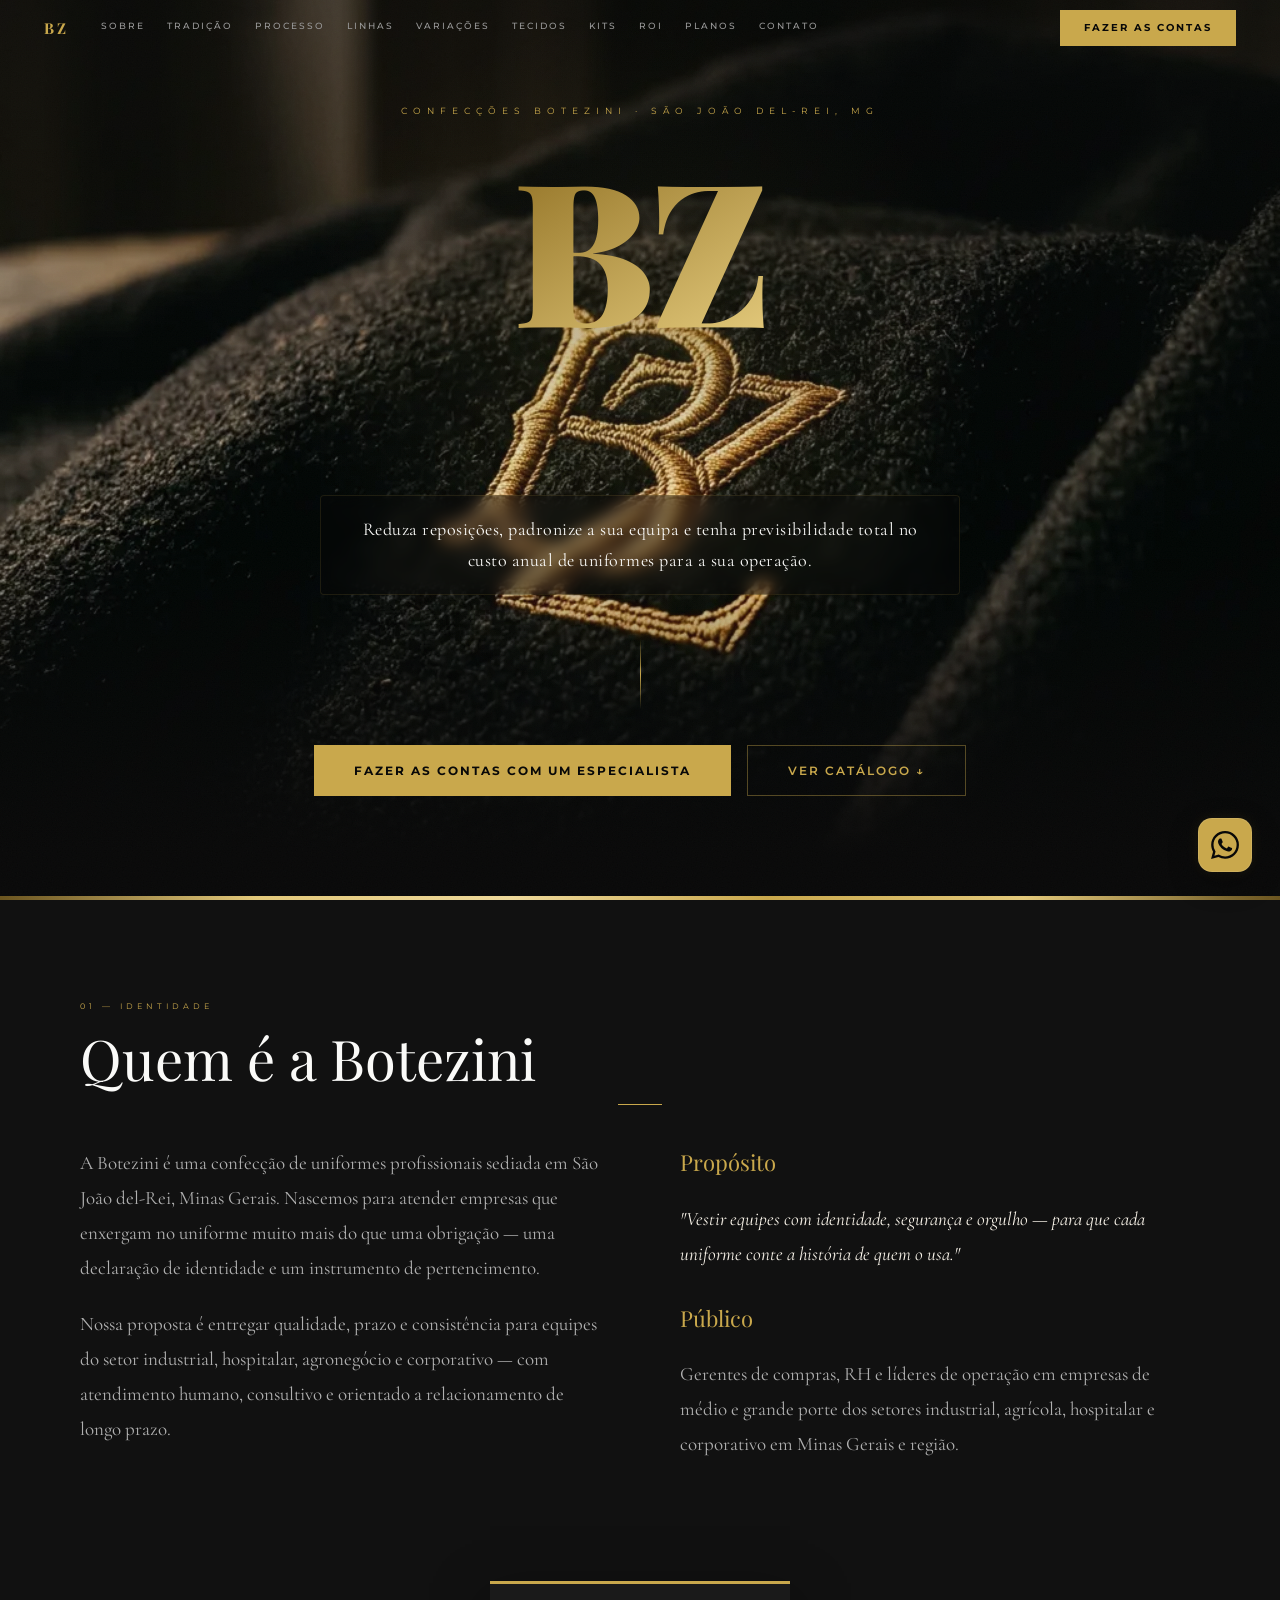
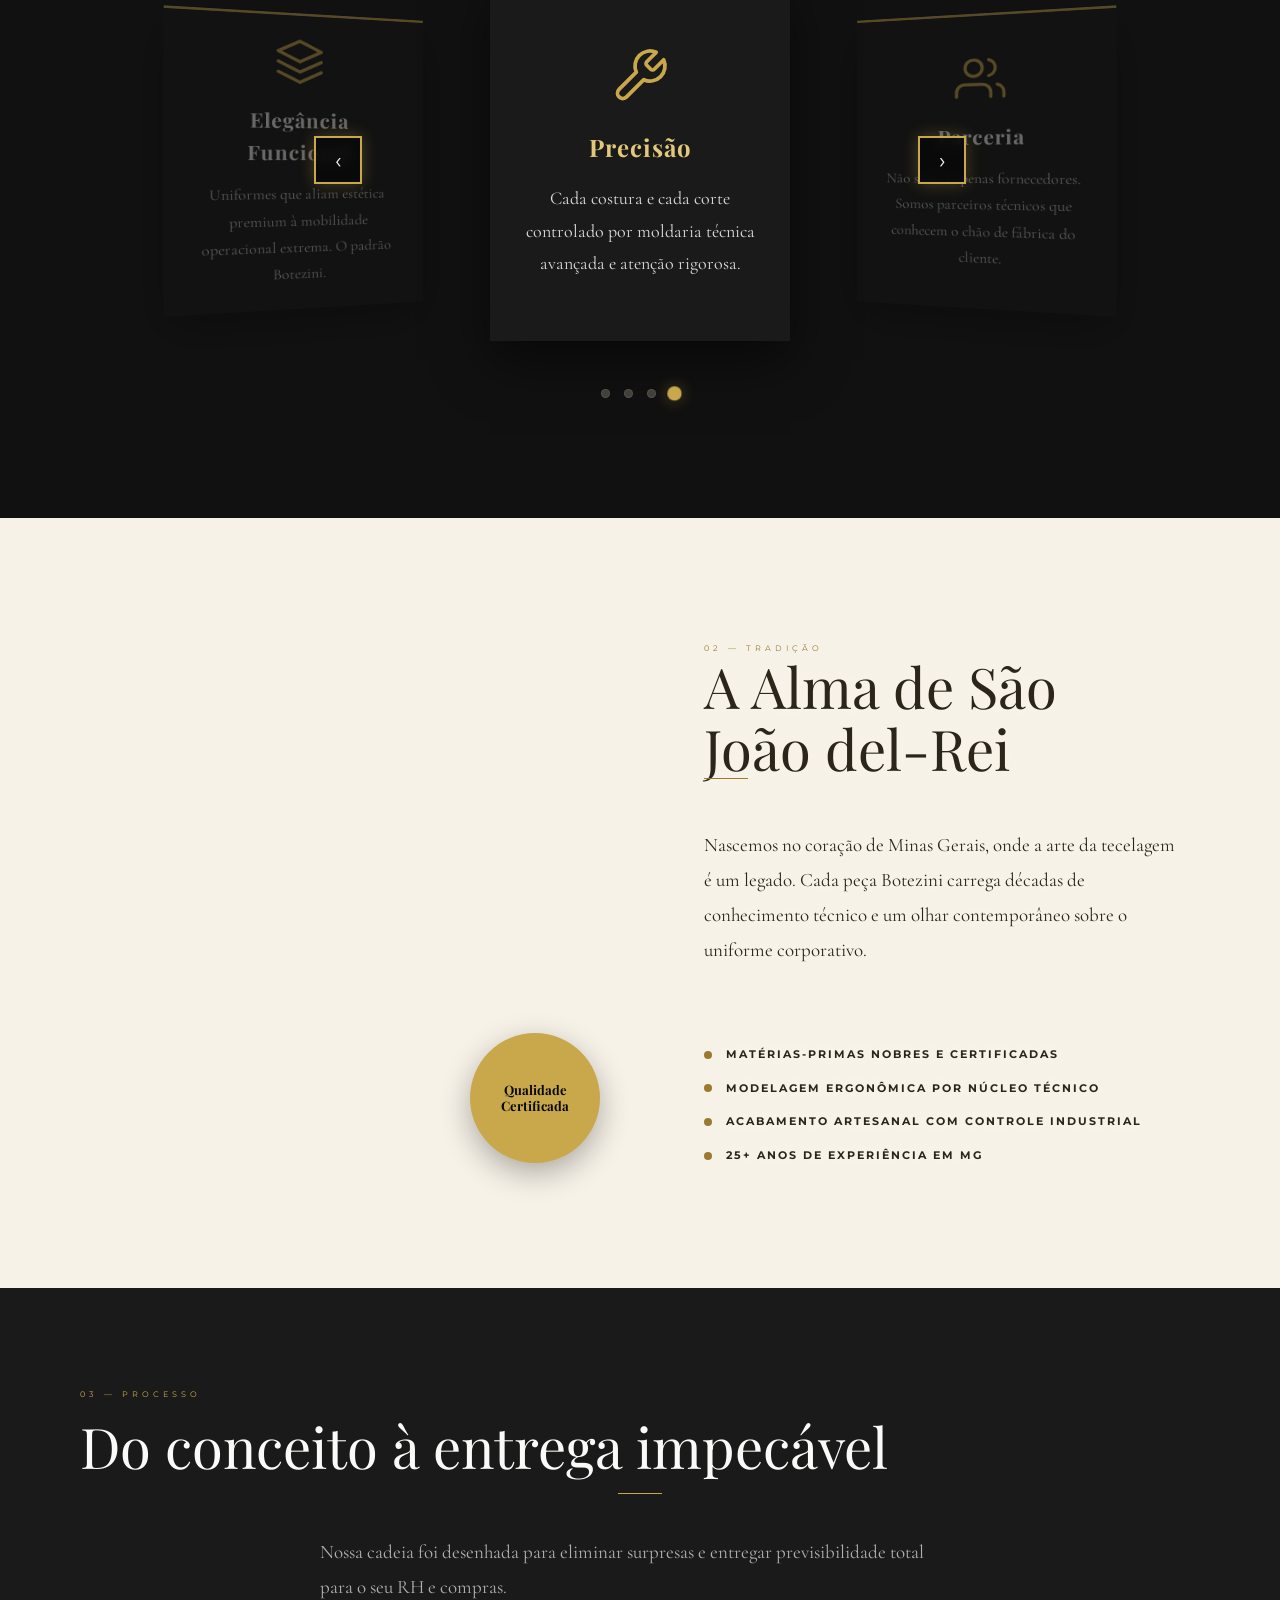
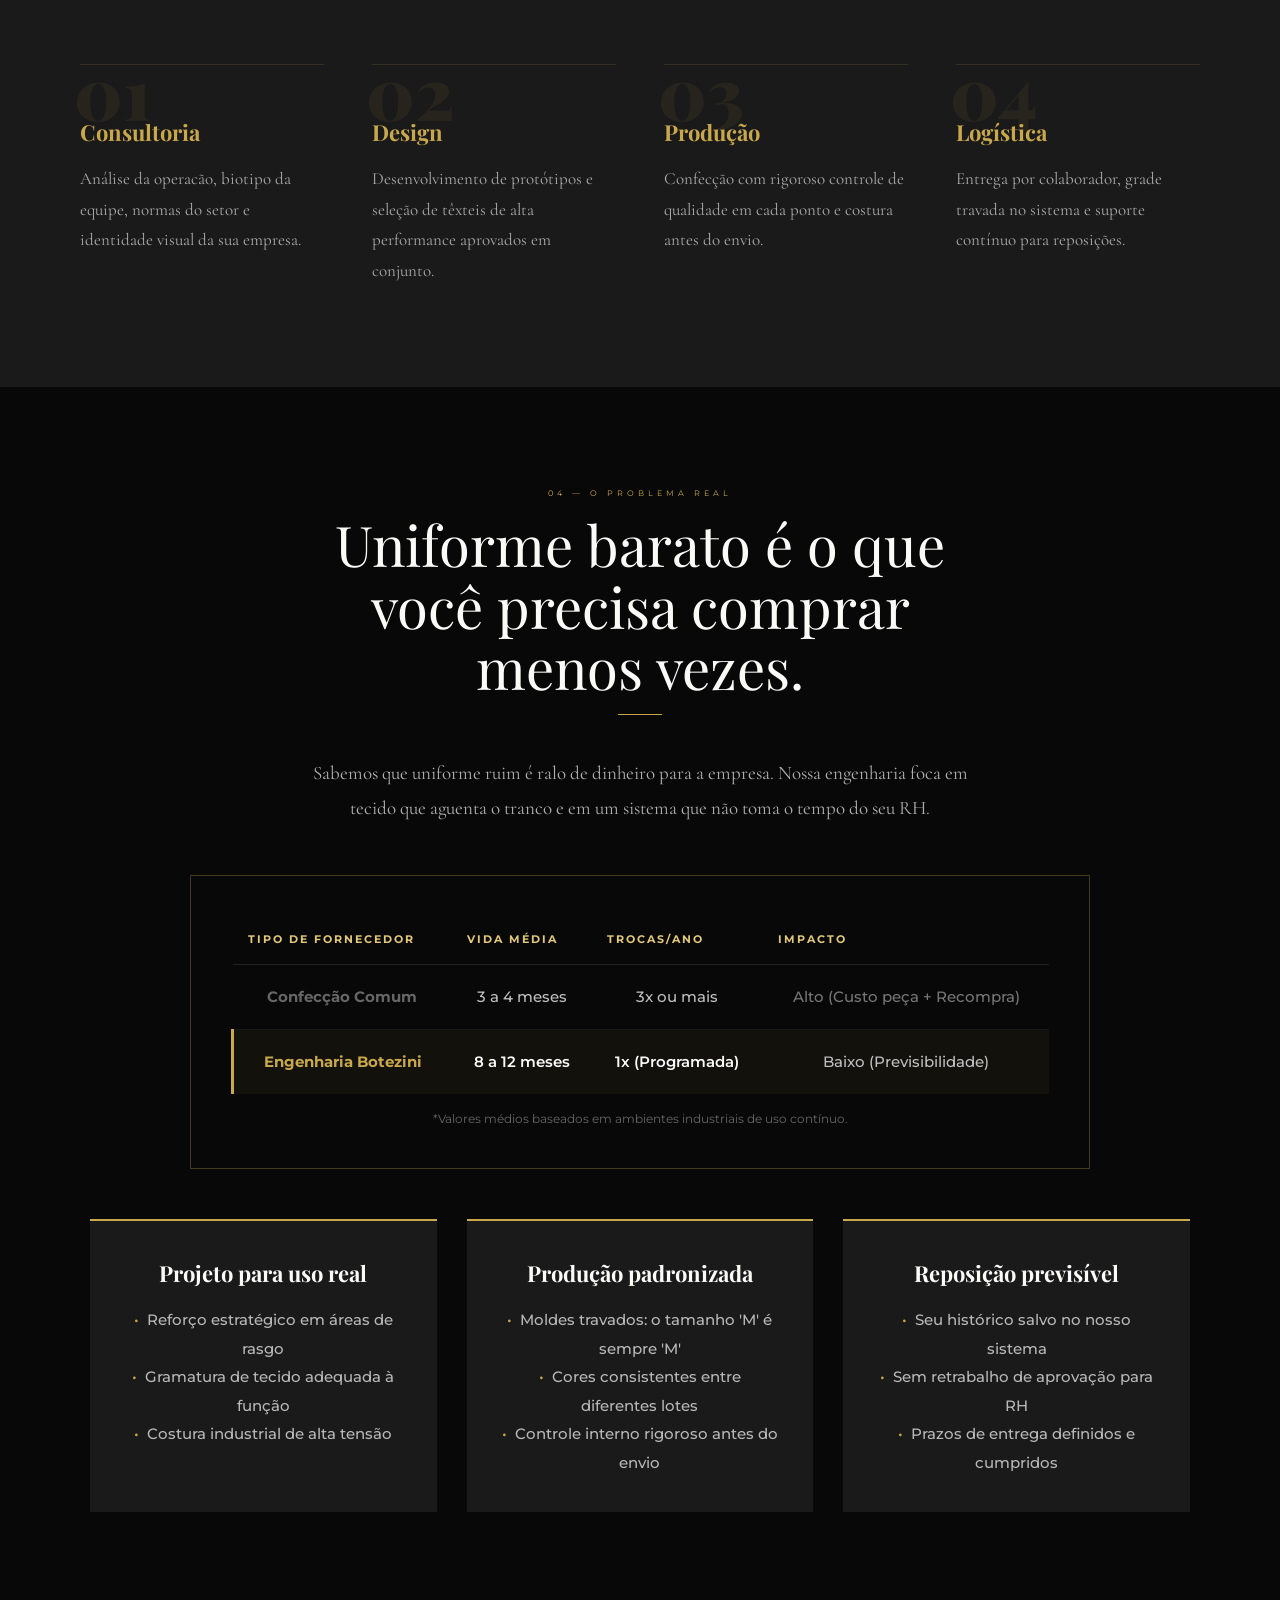
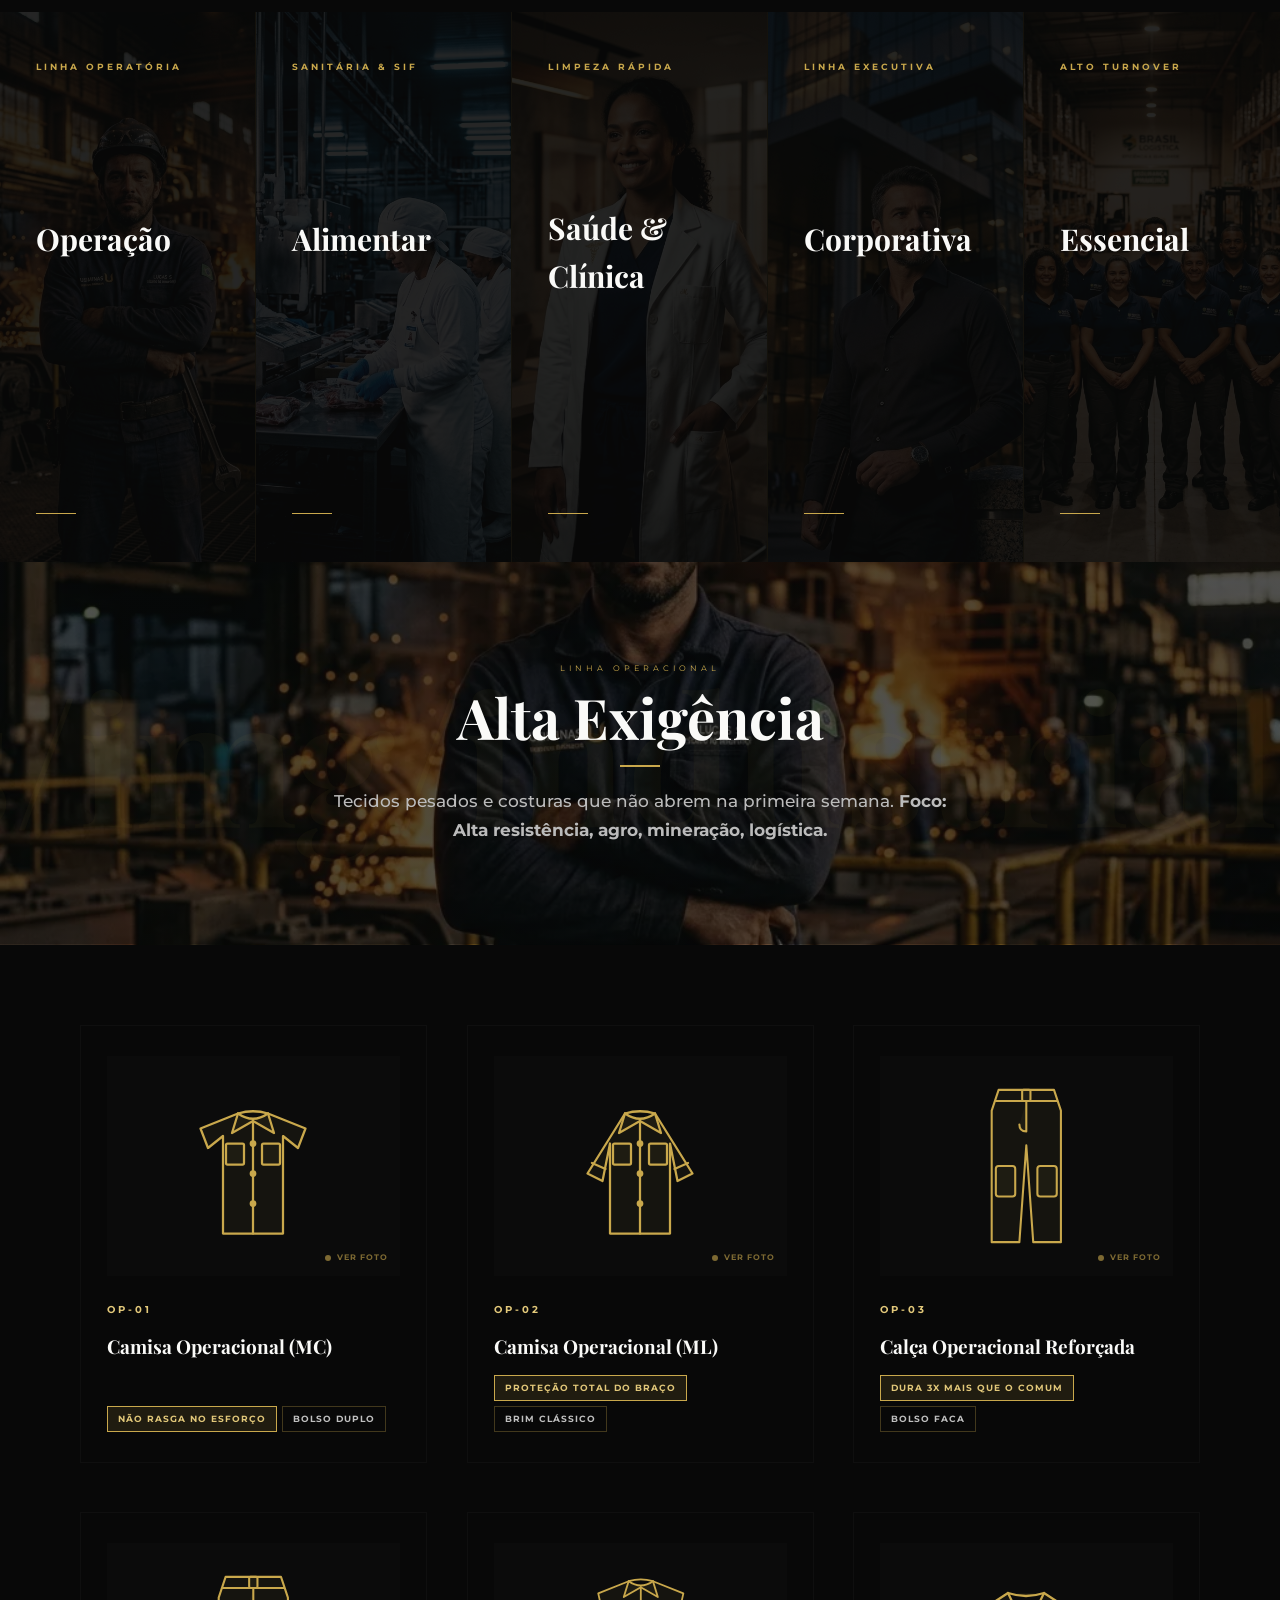
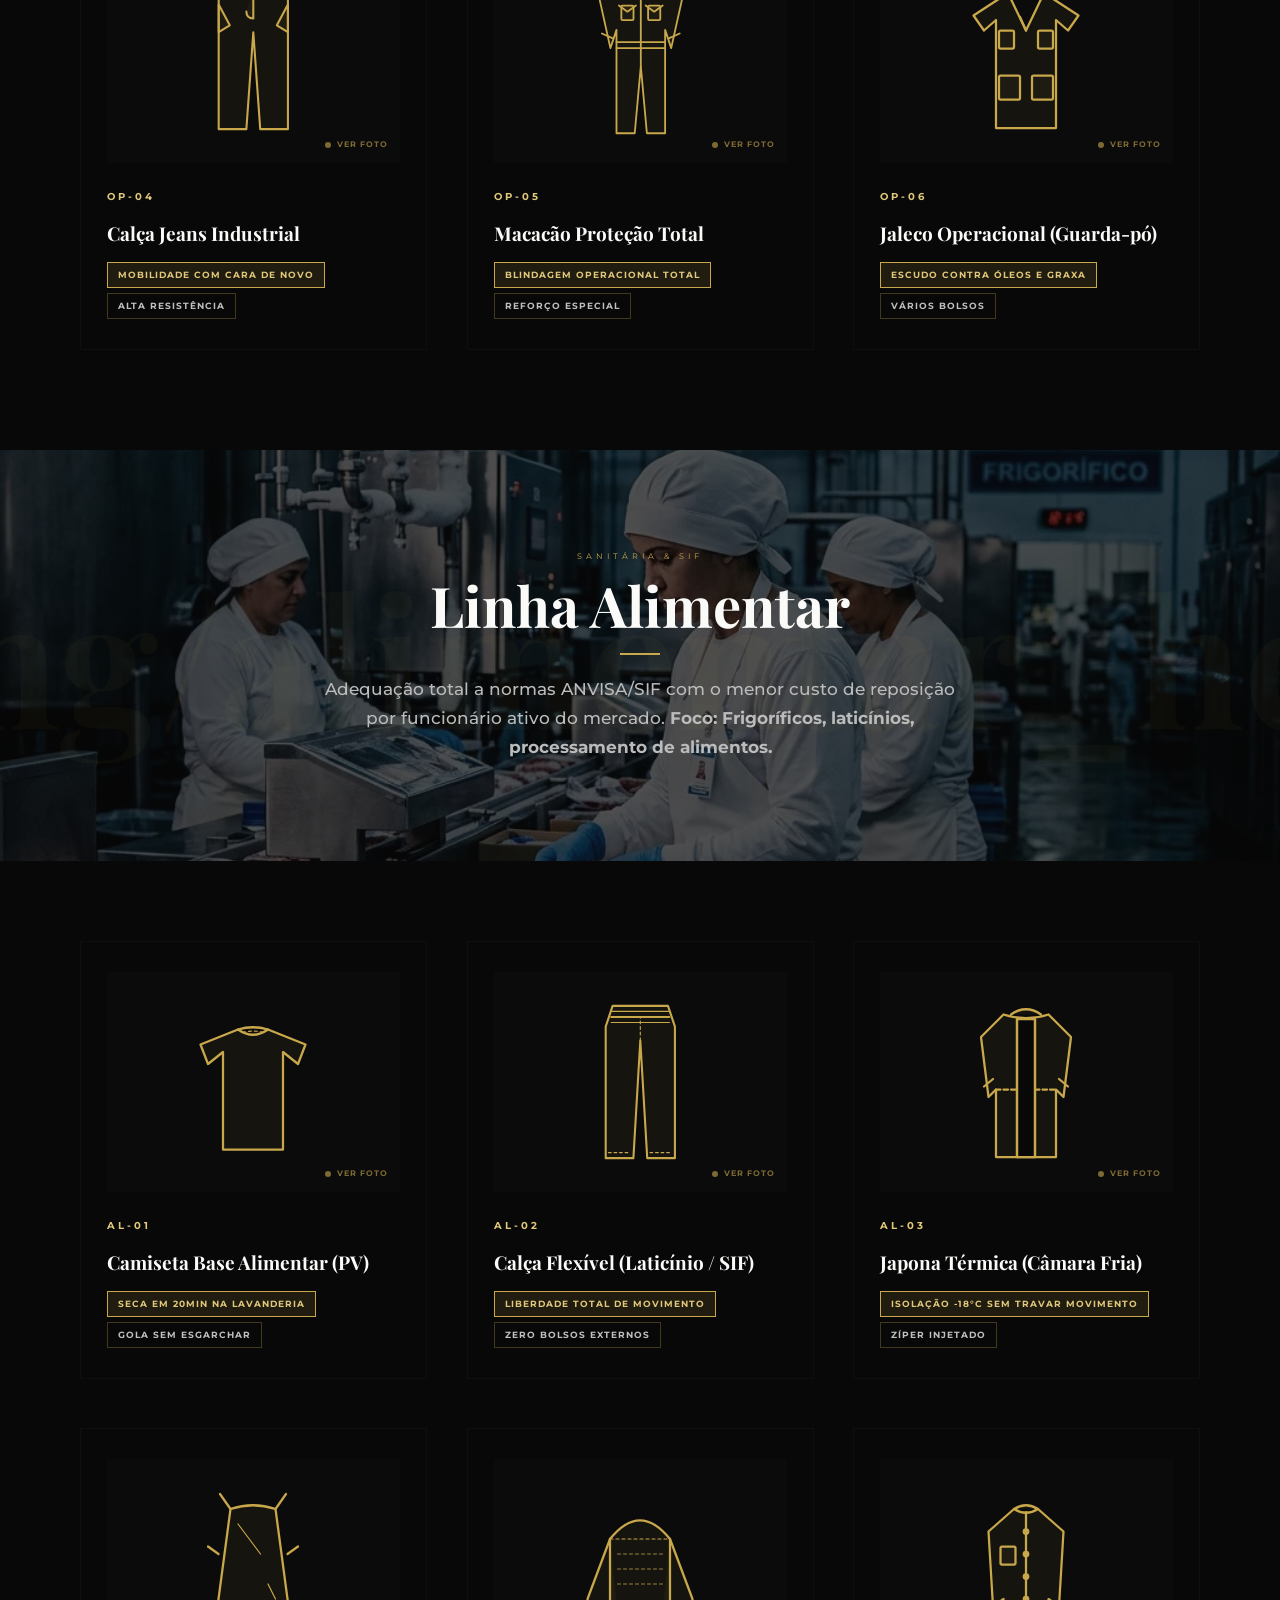
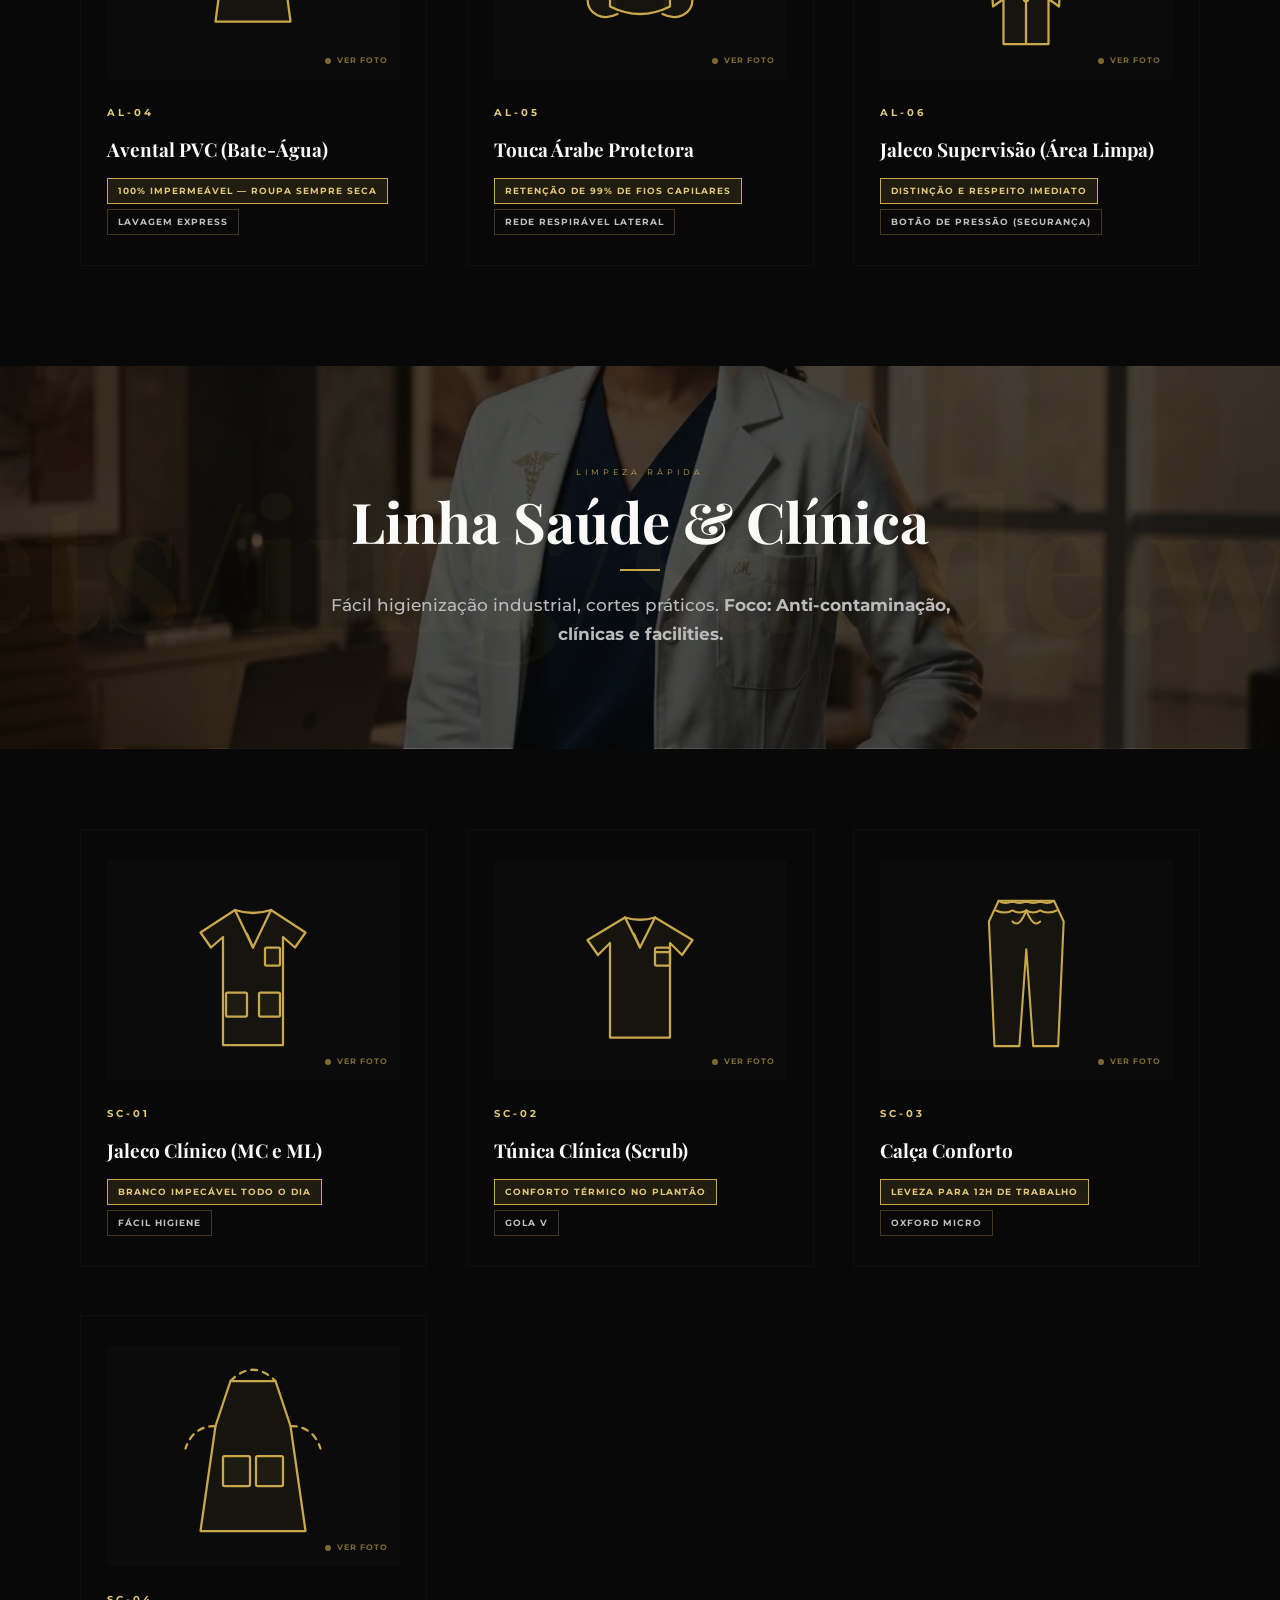
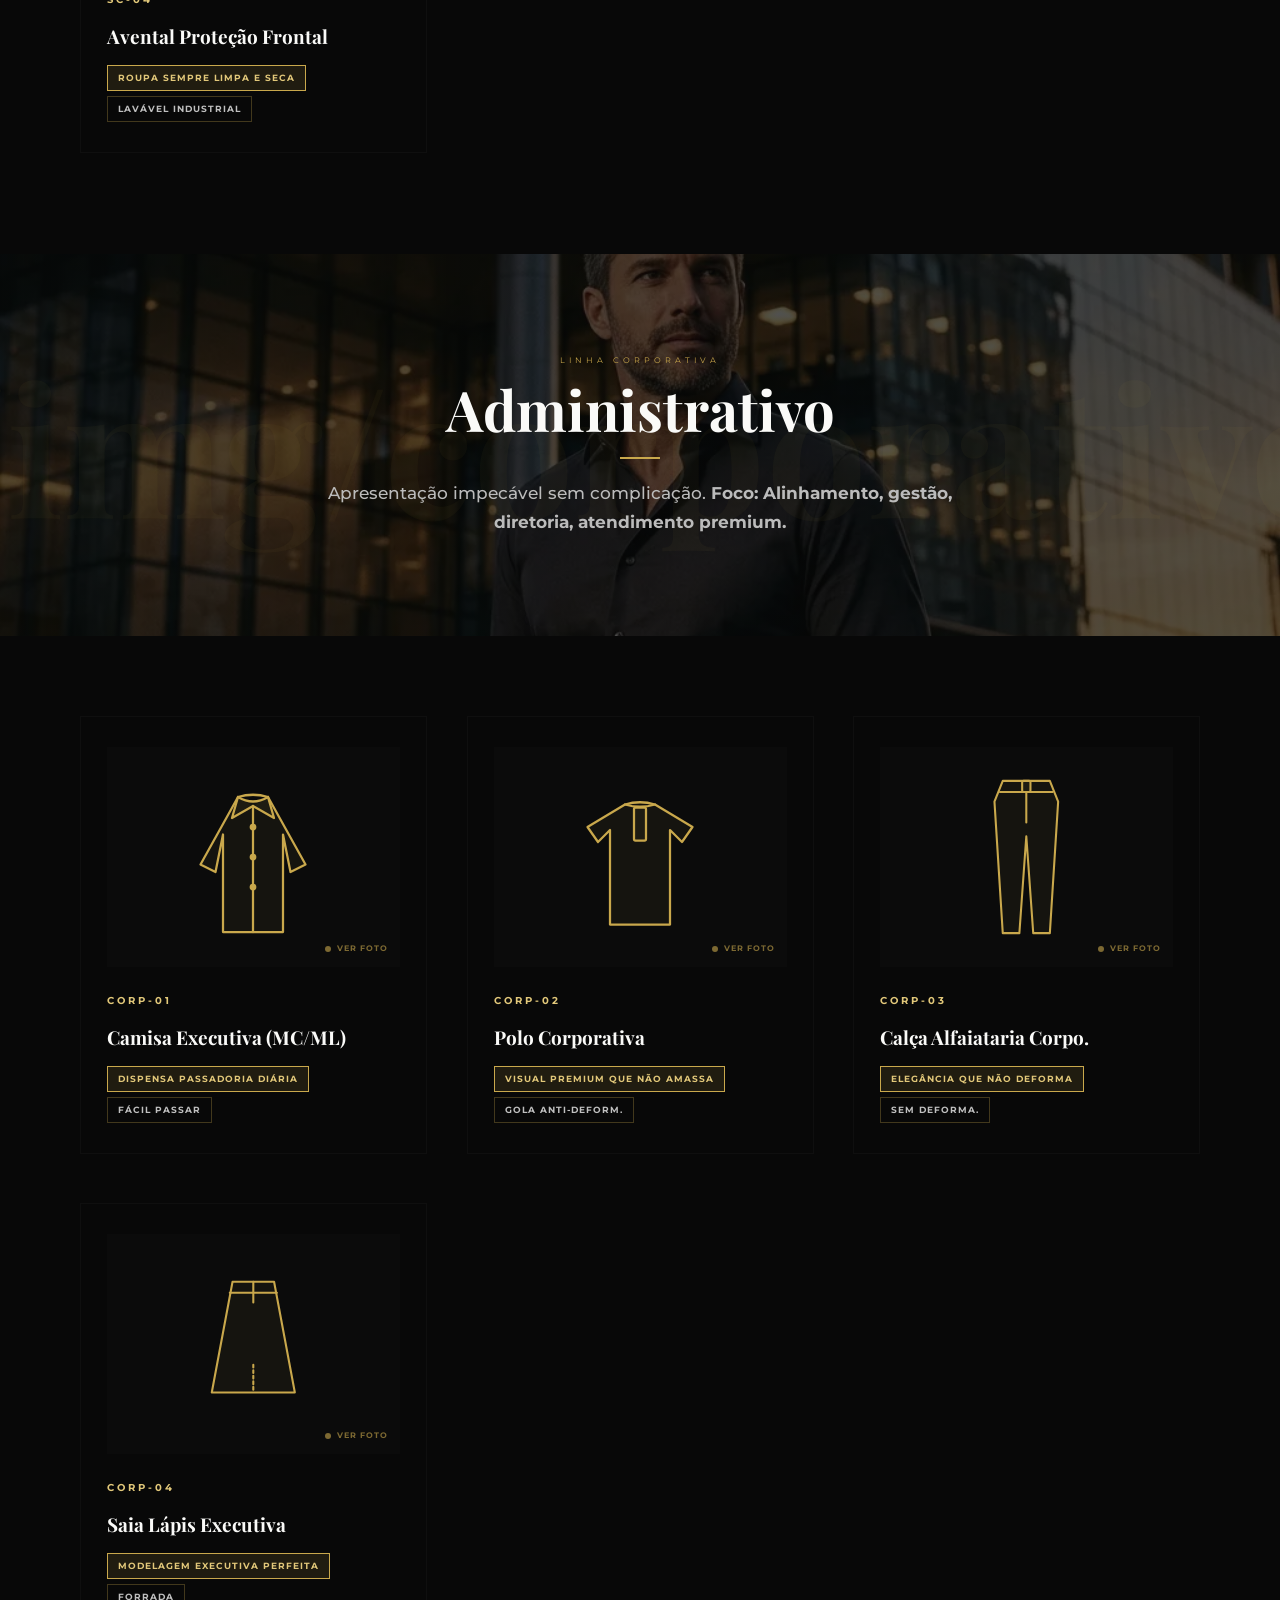
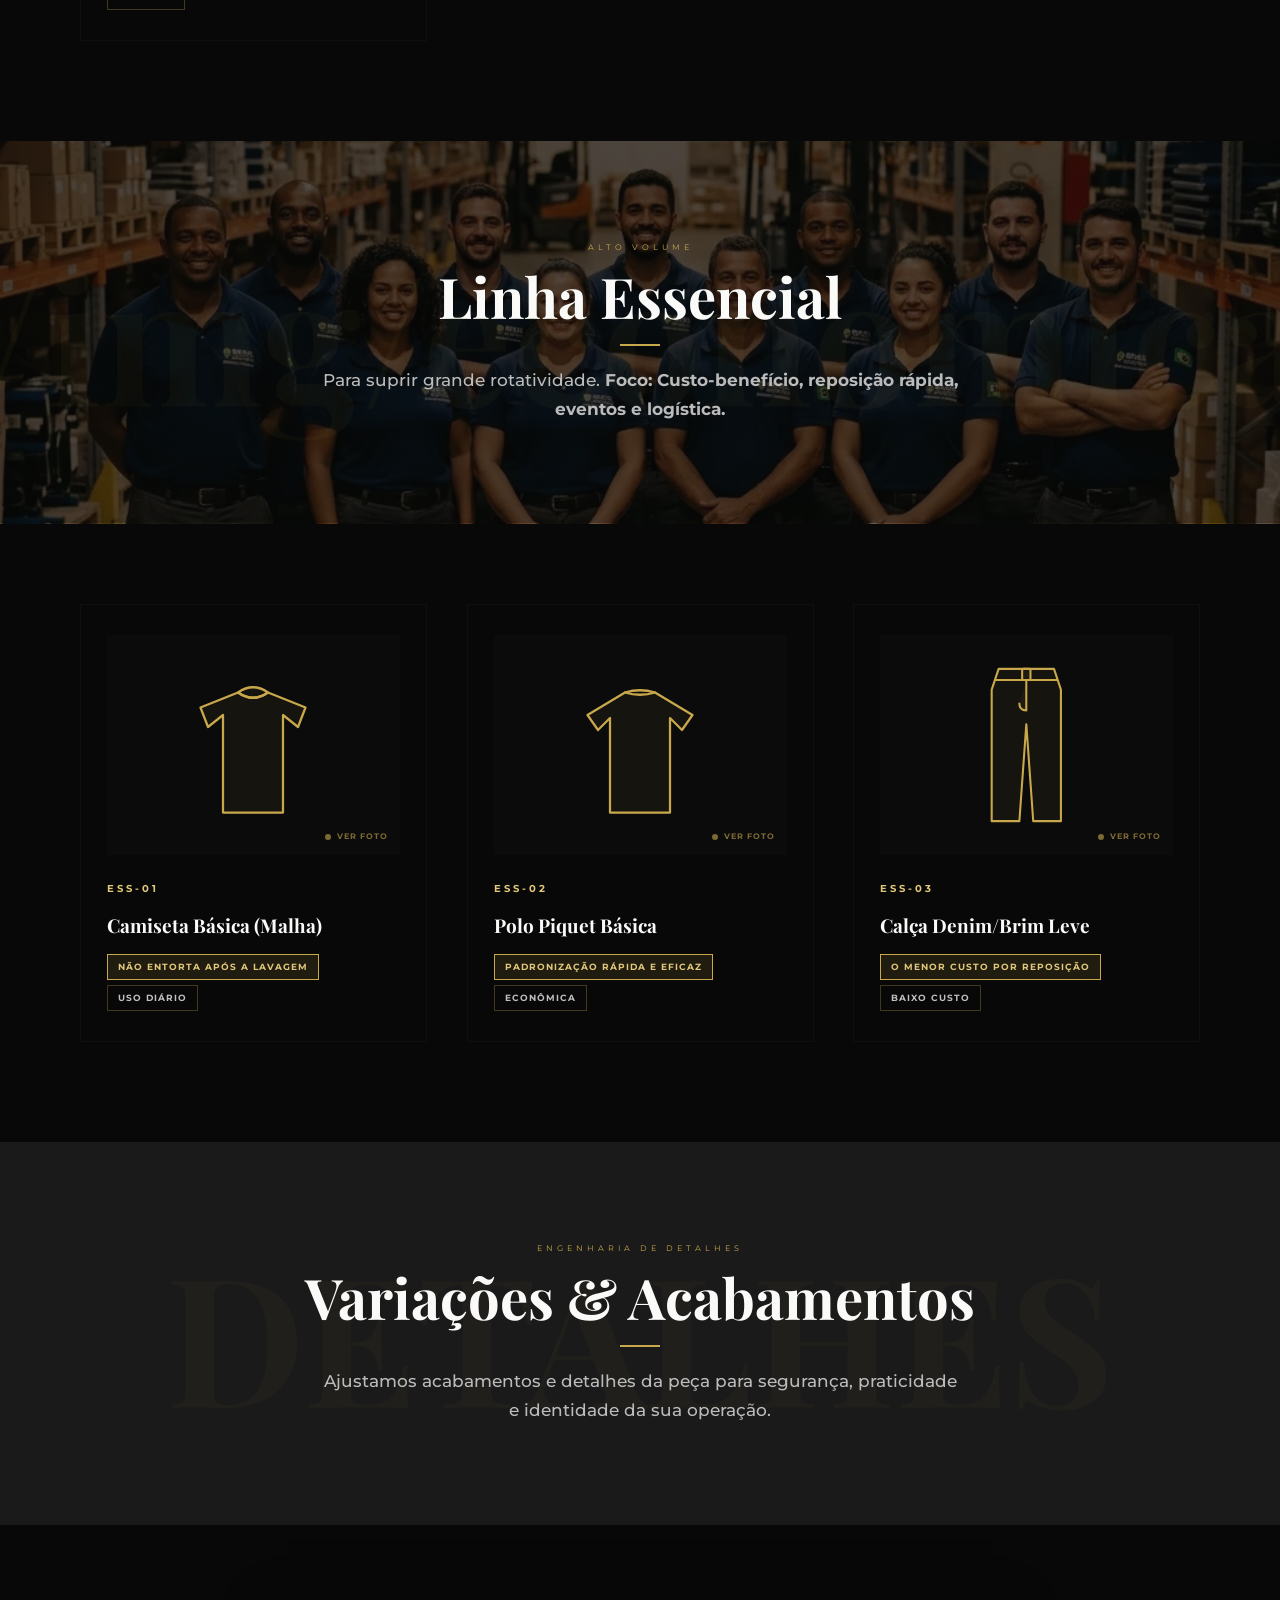
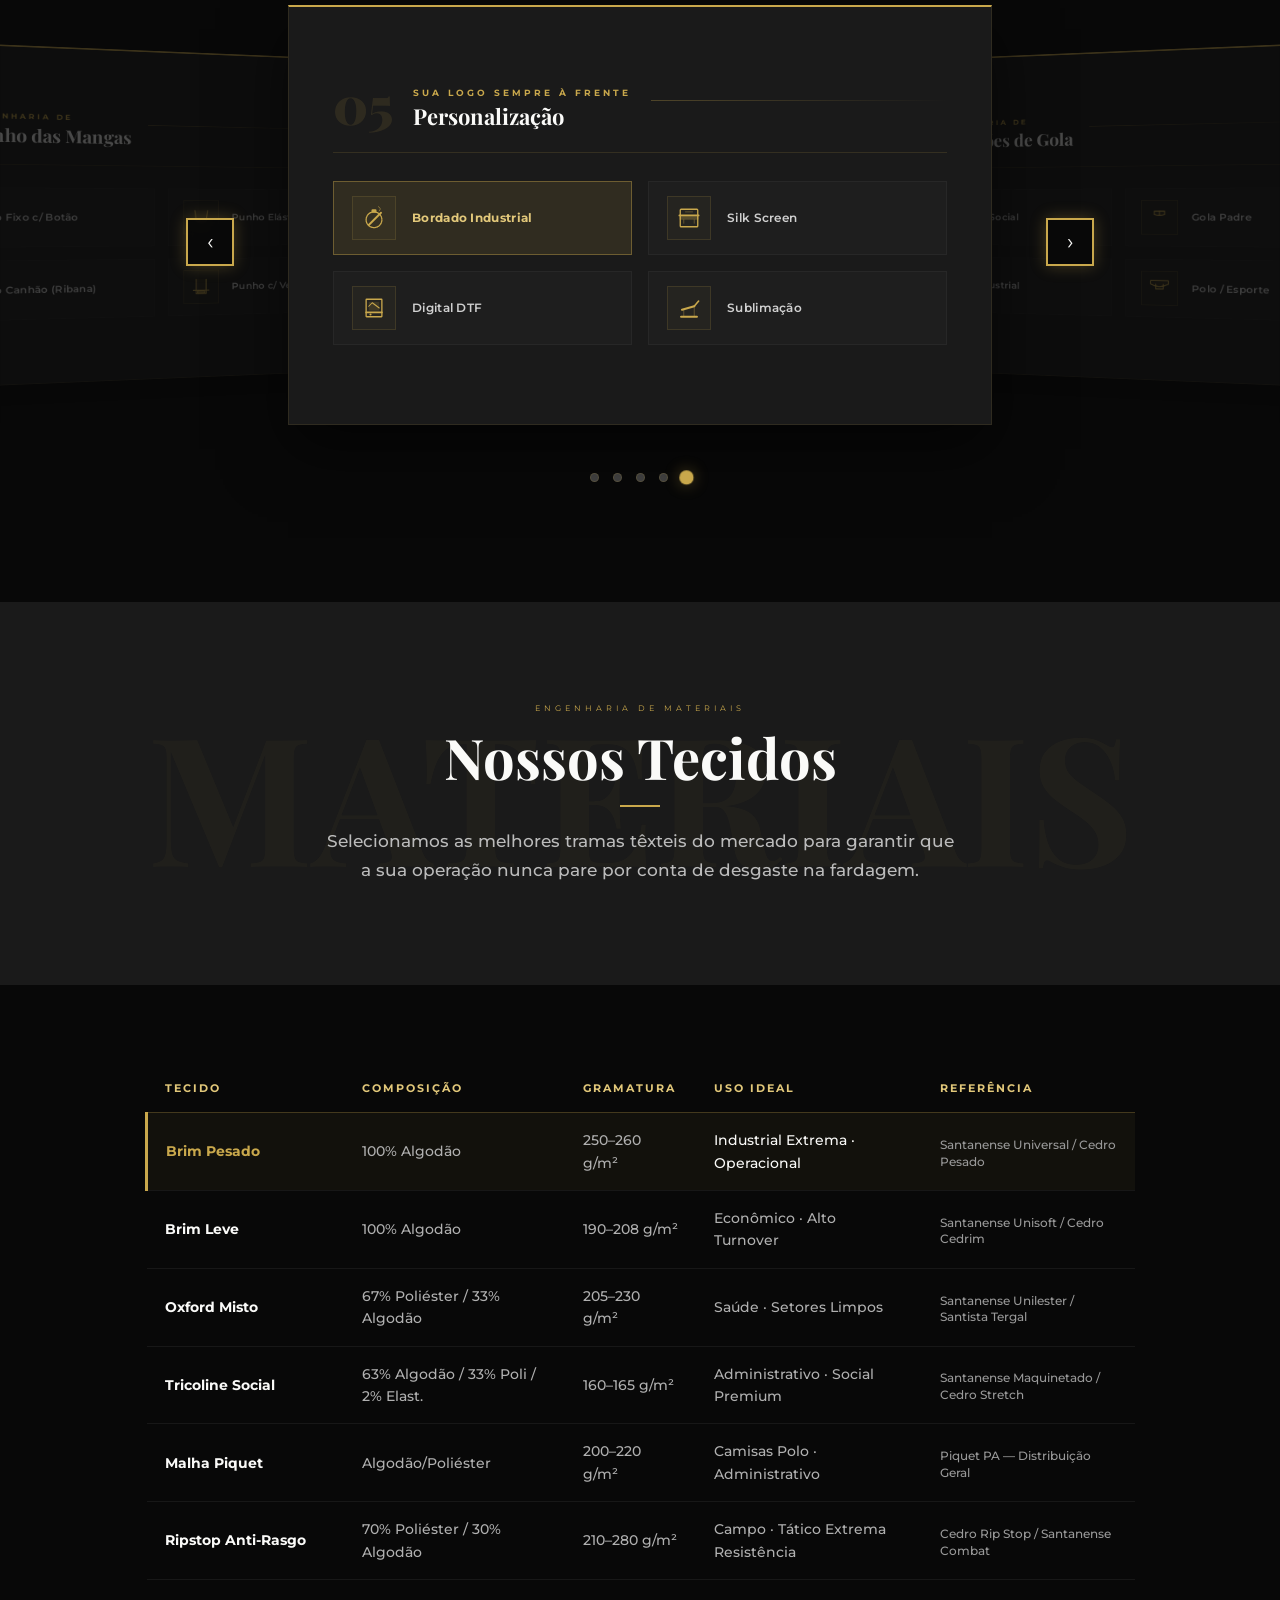
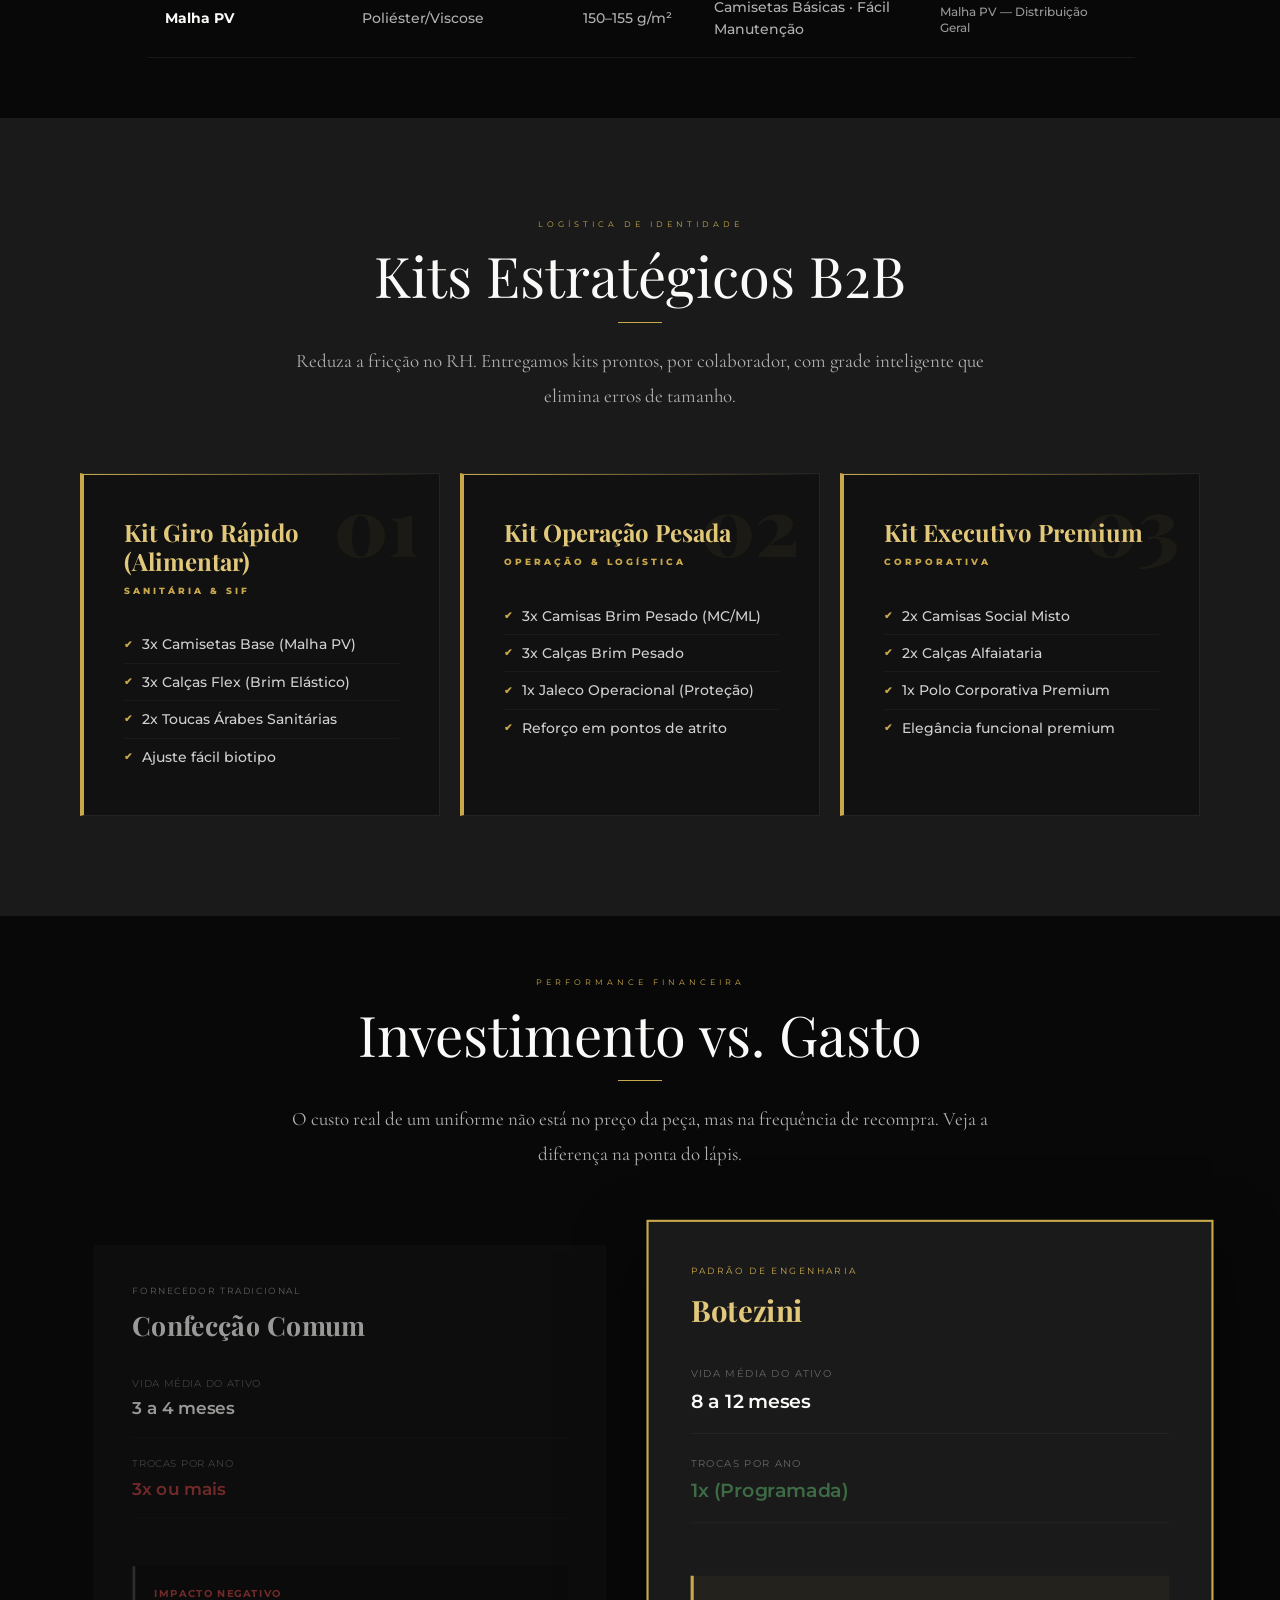
==== src/index.html @ 12660853 "feat(seo): add google-site-verification meta tag" ====
<!DOCTYPE html>
<html lang="pt-BR">

<head>
  <meta charset="UTF-8">
  <meta name="viewport" content="width=device-width, initial-scale=1.0">
  <title>Botezini | Engenharia em Uniformes Profissionais B2B</title>
  <meta name="description"
    content="Soluções inteligentes em uniformização industrial e corporativa. Foco em ROI, durabilidade e proteção técnica para grandes operações. Atendimento em todo o estado de MG.">
  <link rel="canonical" href="https://botezini.com.br/">
  <meta name="robots" content="index, follow, max-image-preview:large">
  <meta name="geo.region" content="BR-MG">
  <meta name="geo.placename" content="São João del-Rei">
  <meta property="og:title" content="Botezini — Uniformes Profissionais B2B">
  <meta property="og:description"
    content="Uniforme que dura 8 a 12 meses. Fornecimento B2B para indústrias, hospitais e empresas de MG.">
  <meta property="og:image" content="https://www.botezini.com.br/assets/img/og_cover.jpg">
  <meta property="og:url" content="https://www.botezini.com.br">
  <meta property="og:type" content="website">
  <meta name="twitter:card" content="summary_large_image">
  <link rel="icon" type="image/png" href="assets/img/favicon.png">
  <link rel="apple-touch-icon" href="assets/img/favicon.png">
  <link rel="preconnect" href="https://fonts.googleapis.com">
  <link rel="preconnect" href="https://fonts.gstatic.com" crossorigin>
  <link rel="dns-prefetch" href="https://patriamineira.com.br">
  <link rel="preload" href="assets/img/hero_bg.webp" as="image">
  <link
    href="https://fonts.googleapis.com/css2?family=Playfair+Display:ital,wght@0,400;0,600;0,700;0,900;1,400;1,700&family=Cormorant+Garamond:ital,wght@0,300;0,400;0,500;0,600;1,300;1,400&family=Montserrat:wght@200;300;400;500;600;700&display=swap"
    rel="stylesheet">
  <link rel="stylesheet" href="css/style.css?v=71.0">
  <style>
    .bz-preloader {
      position: fixed;
      inset: 0;
      background: #080808;
      display: flex;
      flex-direction: column;
      align-items: center;
      justify-content: center;
      z-index: 100000;
      transition: opacity 0.7s cubic-bezier(0.4, 0, 0.2, 1);
    }

    .bz-preloader-content {
      text-align: center;
      position: relative;
      max-width: 900px;
      width: 100%;
      padding: 0 40px;
    }

    .bz-preloader .bz-eyebrow-ghost {
      font-family: 'Montserrat', sans-serif;
      font-size: 9px;
      letter-spacing: 6px;
      text-transform: uppercase;
      margin-bottom: 36px;
      display: block;
      visibility: hidden;
      pointer-events: none;
    }

    .bz-preloader .bz-loader-logo {
      font-family: 'Playfair Display', serif;
      font-size: clamp(64px, 22vw, 200px);
      font-weight: 900;
      color: #C9A84C;
      letter-spacing: -4px;
      line-height: 0.9;
      animation: bzPulse 1s ease-in-out forwards;
      margin-bottom: 16px;
      text-indent: -4px;
    }

    @keyframes bzPulse {
      0% {
        transform: scale(0.9);
        opacity: 0.3;
        filter: blur(2px) brightness(0.5);
      }

      50% {
        transform: scale(1.05);
        opacity: 1;
        filter: blur(0) brightness(1.2);
      }

      100% {
        transform: scale(0.9);
        opacity: 0.3;
        filter: blur(2px) brightness(0.5);
      }
    }

    .bz-preloader.fade-out {
      opacity: 0;
      pointer-events: none;
    }

    body:has(.bz-preloader:not(.fade-out)) {
      overflow: hidden;
    }
  </style>
  <meta name="google-site-verification" content="Llq5V-mmo2fGoZDEax8Qi8B2fdpNdCFLL0rqFTXaaas" />
</head>

<body>
  <div id="bzPreloader" class="bz-preloader">
    <div class="bz-preloader-content">
      <span class="bz-eyebrow-ghost">placeholder</span>
      <div class="bz-loader-logo">BZ</div>
    </div>
  </div>
  <script>
    (function () {
      const p = document.getElementById('bzPreloader');
      if (!p) return;
      const h = () => {
        if (p.classList.contains('fade-out')) return;
        p.classList.add('fade-out');
        const hero = document.getElementById('hero');
        if (hero) hero.classList.add('hero-loaded');
        setTimeout(() => { p.style.display = 'none'; }, 800);
      };
      setTimeout(h, 1000); // 1 pulso de 1s
      window.addEventListener('load', h);
    })();
  </script>

  <!-- ══════ NAV ══════ -->
  <nav>
    <a class="nav-logo" href="#hero">BZ</a>
    <button class="menu-btn" id="menuBtn" aria-label="Menu"><span></span><span></span><span></span></button>
    <div class="nav-links" id="navLinks">
      <a href="#sobre">Sobre</a>
      <a href="#tradicao">Tradição</a>
      <a href="#processo">Processo</a>
      <a href="#linhas">Linhas</a>
      <a href="#variacoes">Variações</a>
      <a href="#detalhes">Tecidos</a>
      <a href="#kits">Kits</a>
      <a href="#roi">ROI</a>
      <a href="#planos">Planos</a>
      <a href="#contato">Contato</a>
    </div>
    <a class="nav-cta" href="#contato">Fazer as contas</a>
  </nav>

  <!-- ══════ HERO ══════ -->
  <section id="hero" class="hero" data-spy aria-label="Hero">
    <div class="hero-bg">
      <picture>
        <source srcset="assets/img/hero_bg.webp" type="image/webp">
        <img src="assets/img/hero_bg.png" alt="Tecido premium com bordado dourado BZ" loading="eager"
          fetchpriority="high" width="1920" height="1080">
      </picture>
    </div>
    <div class="hero-grain"></div>
    <div class="hero-glow"></div>
    <div class="hero-content">
      <span class="hero-eyebrow">Confecções Botezini · São João del-Rei, MG</span>
      <span class="hero-bz">BZ</span>
      <h1>Uniformes feitos para durar mais e dar menos trabalho.</h1>
      <p class="hero-sub">Reduza reposições, padronize a sua equipa e tenha previsibilidade total no custo anual de
        uniformes para a sua operação.</p>
      <div class="hero-rule"></div>
      <div class="hero-ctas">
        <a class="btn-primary" href="#contato">Fazer as contas com um especialista</a>
        <a class="btn-secondary" href="#linhas">Ver Catálogo ↓</a>
      </div>
    </div>
    <div class="hero-bar"></div>
  </section>

  <!-- ══════ SOBRE ══════ -->
  <section id="sobre" class="section dark" data-spy>
    <span class="sec-label">01 — Identidade</span>
    <h2 class="sec-title">Quem é a Botezini</h2>
    <div class="sec-rule"></div>
    <div class="two-col">
      <div>
        <p class="body-lg" style="margin-bottom:20px;">A Botezini é uma confecção de uniformes profissionais sediada em
          São João del-Rei, Minas Gerais. Nascemos para atender empresas que enxergam no uniforme muito mais do que uma
          obrigação — uma declaração de identidade e um instrumento de pertencimento.</p>
        <p class="body-lg">Nossa proposta é entregar qualidade, prazo e consistência para equipes do setor industrial,
          hospitalar, agronegócio e corporativo — com atendimento humano, consultivo e orientado a relacionamento de
          longo prazo.</p>
      </div>
      <div>
        <h3 style="font-family:var(--f-display);font-size:22px;color:var(--gold);margin-bottom:20px;font-weight:400;">
          Propósito</h3>
        <p class="body-lg" style="margin-bottom:30px;font-style:italic;color:var(--paper);">"Vestir equipes com
          identidade, segurança e orgulho — para que cada uniforme conte a história de quem o usa."</p>
        <h3 style="font-family:var(--f-display);font-size:22px;color:var(--gold);margin-bottom:20px;font-weight:400;">
          Público</h3>
        <p class="body-lg">Gerentes de compras, RH e líderes de operação em empresas de médio e grande porte dos setores
          industrial, agrícola, hospitalar e corporativo em Minas Gerais e região.</p>
      </div>
    </div>
    <div class="pillars-container">
      <button class="pillars-arrow left" id="pillarsLeft" aria-label="Anterior">‹</button>
      <div class="pillars-scene">
        <div class="pillars-track" id="pillarsTrack">
          <div class="pillar" data-pos="0">
            <div class="pillar-icon">
              <svg viewBox="0 0 24 24" fill="none" stroke="currentColor" stroke-width="1.5">
                <path
                  d="M17 21v-2a4 4 0 00-4-4H5a4 4 0 00-4 4v2M9 11a4 4 0 100-8 4 4 0 000 8zM23 21v-2a4 4 0 00-3-3.87M16 3.13a4 4 0 010 7.75"
                  stroke-linecap="round" stroke-linejoin="round" />
              </svg>
            </div>
            <h4>Parceria</h4>
            <p>N&#227;o somos apenas fornecedores. Somos parceiros t&#233;cnicos que conhecem o ch&#227;o de
              f&#225;brica do cliente.</p>
          </div>
          <div class="pillar" data-pos="1">
            <div class="pillar-icon">
              <svg viewBox="0 0 24 24" fill="none" stroke="currentColor" stroke-width="1.5">
                <path d="M12 22s8-4 8-10V5l-8-3-8 3v7c0 6 8 10 8 10z" stroke-linecap="round" stroke-linejoin="round" />
              </svg>
            </div>
            <h4>Confian&#231;a</h4>
            <p>Entregamos o que prometemos. Prazo e especifica&#231;&#245;es t&#233;cnicas tratadas com rigor
              industrial.</p>
          </div>
          <div class="pillar" data-pos="-1">
            <div class="pillar-icon">
              <svg viewBox="0 0 24 24" fill="none" stroke="currentColor" stroke-width="1.5">
                <path d="M12 2L2 7l10 5 10-5-10-5zM2 17l10 5 10-5M2 12l10 5 10-5" stroke-linecap="round"
                  stroke-linejoin="round" />
              </svg>
            </div>
            <h4>Eleg&#226;ncia Funcional</h4>
            <p>Uniformes que aliam est&#233;tica premium &#224; mobilidade operacional extrema. O padr&#227;o Botezini.
            </p>
          </div>
          <div class="pillar" data-pos="2">
            <div class="pillar-icon">
              <svg viewBox="0 0 24 24" fill="none" stroke="currentColor" stroke-width="1.5">
                <path
                  d="M14.7 6.3a1 1 0 000 1.4l1.6 1.6a1 1 0 001.4 0l3.77-3.77a6 6 0 01-7.94 7.94l-6.91 6.91a2.12 2.12 0 01-3-3l6.91-6.91a6 6 0 017.94-7.94l-3.76 3.76z"
                  stroke-linecap="round" stroke-linejoin="round" />
              </svg>
            </div>
            <h4>Precis&#227;o</h4>
            <p>Cada costura e cada corte controlado por moldaria t&#233;cnica avan&#231;ada e aten&#231;&#227;o
              rigorosa.</p>
          </div>
        </div>
      </div>
      <button class="pillars-arrow right" id="pillarsRight" aria-label="Pr&#243;ximo">›</button>
      <div class="carrousel-nav" id="pillarsDots"></div>
    </div>
  </section>

  <!-- ══════ TRADIÇÃO ══════ -->
  <section id="tradicao" class="section paper" data-spy>
    <div class="tradicao-grid">
      <div class="tradicao-img-wrap fade-in">
        <div class="tradicao-img-frame">
          <img src="https://patriamineira.com.br/wp-content/uploads/2023/05/sao-joao-del-rei.jpg"
            alt="Vista histórica de São João del-Rei" loading="lazy" decoding="async">
        </div>
        <div class="tradicao-badge desktop-badge">
          <span>Qualidade<br>Certificada</span>
        </div>
      </div>
      <div class="fade-in tradicao-main-box">
        <div class="tradicao-card">
          <div class="tradicao-badge mobile-badge">
            <span>Qualidade<br>Certificada</span>
          </div>
          <span class="sec-label">02 — Tradição</span>
          <h2 class="sec-title" style="margin-bottom:12px;">A Alma de São João del-Rei</h2>
          <div class="sec-rule" style="margin-bottom:0;"></div>
        </div>

        <div class="tradicao-card">
          <p class="body-lg" style="color:#2C261A; margin-bottom:0;">Nascemos no coração de Minas Gerais, onde a arte da
            tecelagem é um legado. Cada peça Botezini carrega décadas de conhecimento técnico e um olhar contemporâneo
            sobre o uniforme corporativo.</p>
        </div>

        <div class="tradicao-card">
          <div class="tradicao-bullets">
            <div class="tradicao-bullet">Matérias-primas Nobres e Certificadas</div>
            <div class="tradicao-bullet">Modelagem Ergonômica por Núcleo Técnico</div>
            <div class="tradicao-bullet">Acabamento Artesanal com Controle Industrial</div>
            <div class="tradicao-bullet">25+ Anos de Experiência em MG</div>
          </div>
        </div>
      </div>
    </div>
  </section>

  <!-- ══════ PROCESSO ══════ -->
  <section id="processo" class="section dark2" data-spy>
    <span class="sec-label">03 — Processo</span>
    <h2 class="sec-title">Do conceito à entrega impecável</h2>
    <div class="sec-rule"></div>
    <p class="body-lg" style="max-width:640px;margin-bottom:0;">Nossa cadeia foi desenhada para eliminar surpresas e
      entregar previsibilidade total para o seu RH e compras.</p>
    <div class="processo-grid">
      <div class="processo-step">
        <span class="processo-num">01</span>
        <h4 class="processo-title">Consultoria</h4>
        <p class="processo-desc">Análise da operacão, biotipo da equipe, normas do setor e identidade visual da sua
          empresa.</p>
      </div>
      <div class="processo-step">
        <span class="processo-num">02</span>
        <h4 class="processo-title">Design</h4>
        <p class="processo-desc">Desenvolvimento de protótipos e seleção de têxteis de alta performance aprovados em
          conjunto.</p>
      </div>
      <div class="processo-step">
        <span class="processo-num">03</span>
        <h4 class="processo-title">Produção</h4>
        <p class="processo-desc">Confecção com rigoroso controle de qualidade em cada ponto e costura antes do envio.
        </p>
      </div>
      <div class="processo-step">
        <span class="processo-num">04</span>
        <h4 class="processo-title">Logística</h4>
        <p class="processo-desc">Entrega por colaborador, grade travada no sistema e suporte contínuo para reposições.
        </p>
      </div>
    </div>
  </section>


  <!-- ══════ LÓGICA FINANCEIRA ══════ -->
  <section id="logica" class="section black" data-spy style="text-align:center;">
    <span class="sec-label">04 — O Problema Real</span>
    <h2 class="sec-title" style="max-width:700px;margin:0 auto 16px;">Uniforme barato é o que você precisa comprar menos
      vezes.</h2>
    <div class="sec-rule" style="margin:0 auto 40px;"></div>
    <p class="body-lg" style="max-width:700px;margin:0 auto 50px;">Sabemos que uniforme ruim é ralo de dinheiro para a
      empresa. Nossa engenharia foca em tecido que aguenta o tranco e em um sistema que não toma o tempo do seu RH.</p>
    <div class="calc-table-wrapper">
      <table class="calc-table">
        <thead>
          <tr>
            <th>Tipo de Fornecedor</th>
            <th>Vida Média</th>
            <th>Trocas/Ano</th>
            <th>Impacto</th>
          </tr>
        </thead>
        <tbody>
          <tr class="tr-dim">
            <td data-label="Fornecedor" style="color:var(--gray2);font-weight:700;">Confecção Comum</td>
            <td data-label="Vida Média">3 a 4 meses</td>
            <td data-label="Trocas/Ano">3x ou mais</td>
            <td data-label="Impacto" class="text-red" style="opacity:0.6;">Alto (Custo peça + Recompra)</td>
          </tr>
          <tr class="tr-highlight">
            <td data-label="Fornecedor" style="color:var(--gold);font-weight:700;">Engenharia Botezini</td>
            <td data-label="Vida Média" style="color:var(--white);font-weight:600;">8 a 12 meses</td>
            <td data-label="Trocas/Ano" style="color:var(--white);font-weight:600;">1x (Programada)</td>
            <td data-label="Impacto" class="text-green">Baixo (Previsibilidade)</td>
          </tr>
        </tbody>
      </table>
      <p style="font-size:12px;color:var(--gray2);margin-top:15px;">*Valores médios baseados em ambientes industriais de
        uso contínuo.</p>
    </div>
    <div class="features-grid" data-anim="stagger" data-delay="120">
      <div class="feature-card">
        <h3>Projeto para uso real</h3>
        <ul>
          <li>Reforço estratégico em áreas de rasgo</li>
          <li>Gramatura de tecido adequada à função</li>
          <li>Costura industrial de alta tensão</li>
        </ul>
      </div>
      <div class="feature-card">
        <h3>Produção padronizada</h3>
        <ul>
          <li>Moldes travados: o tamanho 'M' é sempre 'M'</li>
          <li>Cores consistentes entre diferentes lotes</li>
          <li>Controle interno rigoroso antes do envio</li>
        </ul>
      </div>
      <div class="feature-card">
        <h3>Reposição previsível</h3>
        <ul>
          <li>Seu histórico salvo no nosso sistema</li>
          <li>Sem retrabalho de aprovação para RH</li>
          <li>Prazos de entrega definidos e cumpridos</li>
        </ul>
      </div>
    </div>
  </section>

  <!-- ══════ LINHAS ══════ -->
  <section id="linhas" class="lines-grid" data-spy>
    <a class="line-card" href="#operacao">
      <div class="line-card-bg"></div>
      <div class="line-card-img"><img src="assets/img/industrial.png" alt="Linha Operação" loading="lazy"></div>
      <div class="line-card-content">
        <span class="line-card-line">Linha Operatória</span>
        <div>
          <h4>Operação</h4>
          <p class="line-card-desc">Alta resistência, agro, mineração e logística extrema.</p>
          <p class="line-card-arrow">Ver catálogo →</p>
        </div>
        <div class="line-card-bar"></div>
      </div>
    </a>
    <a class="line-card" href="#alimentar">
      <div class="line-card-bg"></div>
      <div class="line-card-img"><img src="assets/img/alimentar_hero.png" alt="Linha Alimentar" loading="lazy"></div>
      <div class="line-card-content">
        <span class="line-card-line">Sanitária &amp; SIF</span>
        <div>
          <h4>Alimentar</h4>
          <p class="line-card-desc">Frigoríficos e laticínios. Alto giro, zero contaminação e baixo custo.</p>
          <p class="line-card-arrow">Ver catálogo →</p>
        </div>
        <div class="line-card-bar"></div>
      </div>
    </a>
    <a class="line-card" href="#saude">
      <div class="line-card-bg"></div>
      <div class="line-card-img"><img src="assets/img/saude.png" alt="Linha Saúde & Clínica" loading="lazy"></div>
      <div class="line-card-content">
        <span class="line-card-line">Limpeza Rápida</span>
        <div>
          <h4>Saúde & Clínica</h4>
          <p class="line-card-desc">Anti-contaminação e fácil higienização industrial diária.</p>
          <p class="line-card-arrow">Ver catálogo →</p>
        </div>
        <div class="line-card-bar"></div>
      </div>
    </a>
    <a class="line-card" href="#corporativa">
      <div class="line-card-bg"></div>
      <div class="line-card-img"><img src="assets/img/corporativo.png" alt="Linha Corporativa" loading="lazy"></div>
      <div class="line-card-content">
        <span class="line-card-line">Linha Executiva</span>
        <div>
          <h4>Corporativa</h4>
          <p class="line-card-desc">Alinhamento impecável para liderança e atendimento premium.</p>
          <p class="line-card-arrow">Ver catálogo →</p>
        </div>
        <div class="line-card-bar"></div>
      </div>
    </a>
    <a class="line-card" href="#essencial">
      <div class="line-card-bg"></div>
      <div class="line-card-img"><img src="assets/img/economica.png" alt="Linha Essencial" loading="lazy"></div>
      <div class="line-card-content">
        <span class="line-card-line">Alto Turnover</span>
        <div>
          <h4>Essencial</h4>
          <p class="line-card-desc">O melhor custo-benefício para equipes com alta rotatividade e safras.</p>
          <p class="line-card-arrow">Ver catálogo →</p>
        </div>
        <div class="line-card-bar"></div>
      </div>
    </a>
  </section>

  <!-- ══════ OPERAÇÃO ══════ -->
  <div id="operacao" class="sec-divider lazy-bg" data-bg="assets/img/industrial.webp" data-spy>
    <div class="sec-divider-content">
      <p class="sec-label" style="letter-spacing:4px;">Linha Operacional</p>
      <h2 class="sec-divider-title">Alta Exigência</h2>
      <div class="sec-divider-line"></div>
      <p class="sec-divider-sub">Tecidos pesados e costuras que não abrem na primeira semana. <b>Foco: Alta resistência,
          agro, mineração, logística.</b></p>
    </div>
  </div>
  <div class="section black" style="padding-top:40px;padding-bottom:60px;">
    <div class="products-grid fade-in">
      <div class="product-card">
        <div class="product-illus">
          <svg viewBox="0 0 100 120" xmlns="http://www.w3.org/2000/svg" fill="rgba(201,168,76,0.05)" stroke="#C9A84C"
            stroke-width="1.5" stroke-linecap="round" stroke-linejoin="round">
            <path d="M40 25 L15 35 L20 48 L30 40 L30 105 L70 105 L70 40 L80 48 L85 35 L60 25 Q50 32 40 25 Z" />
            <path d="M40 25 Q50 22 60 25" />
            <path d="M40 25 L36 38 L50 30" />
            <path d="M60 25 L64 38 L50 30" />
            <line x1="50" y1="30" x2="50" y2="105" />
            <circle cx="50" cy="45" r="1.5" fill="#C9A84C" />
            <circle cx="50" cy="65" r="1.5" fill="#C9A84C" />
            <circle cx="50" cy="85" r="1.5" fill="#C9A84C" />
            <rect x="32" y="45" width="12" height="14" rx="1" />
            <rect x="56" y="45" width="12" height="14" rx="1" />
          </svg>
          <div class="product-photo"><img src="img/camisa brim manga curta.png" alt="Camisa OP MC" loading="lazy"
              decoding="async" width="300" height="300"></div>
          <div class="hover-hint">Ver Foto</div>
        </div>
        <div class="product-code">OP-01</div>
        <div class="product-name">Camisa Operacional (MC)</div>
        <div class="product-tags">
          <span class="ptag highlight">Não rasga no esforço</span>
          <span class="ptag">Bolso Duplo</span>
        </div>
      </div>

      <div class="product-card">
        <div class="product-illus">
          <svg viewBox="0 0 100 120" xmlns="http://www.w3.org/2000/svg" fill="rgba(201,168,76,0.05)" stroke="#C9A84C"
            stroke-width="1.5" stroke-linecap="round" stroke-linejoin="round">
            <path d="M40 25 L15 65 L25 70 L30 45 L30 105 L70 105 L70 45 L75 70 L85 65 L60 25 Q50 32 40 25 Z" />
            <path d="M40 25 Q50 22 60 25" />
            <path d="M40 25 L36 38 L50 30" />
            <path d="M60 25 L64 38 L50 30" />
            <line x1="50" y1="30" x2="50" y2="105" />
            <circle cx="50" cy="45" r="1.5" fill="#C9A84C" />
            <circle cx="50" cy="65" r="1.5" fill="#C9A84C" />
            <circle cx="50" cy="85" r="1.5" fill="#C9A84C" />
            <rect x="32" y="45" width="12" height="14" rx="1" />
            <rect x="56" y="45" width="12" height="14" rx="1" />
            <line x1="18" y1="58" x2="27" y2="62" />
            <line x1="82" y1="58" x2="73" y2="62" />
          </svg>
          <div class="product-photo"><img src="img/camisa brim manga longa.png" alt="Camisa OP ML" loading="lazy"
              decoding="async" width="300" height="300"></div>
          <div class="hover-hint">Ver Foto</div>
        </div>
        <div class="product-code">OP-02</div>
        <div class="product-name">Camisa Operacional (ML)</div>
        <div class="product-tags">
          <span class="ptag highlight">Proteção total do braço</span>
          <span class="ptag">Brim Clássico</span>
        </div>
      </div>

      <div class="product-card">
        <div class="product-illus">
          <svg viewBox="0 0 90 130" xmlns="http://www.w3.org/2000/svg" fill="rgba(201,168,76,0.05)" stroke="#C9A84C"
            stroke-width="1.5" stroke-linecap="round" stroke-linejoin="round">
            <path d="M25 10 L65 10 L70 25 L70 120 L50 120 L45 50 L40 120 L20 120 L20 25 Z" />
            <line x1="23" y1="18" x2="67" y2="18" />
            <rect x="42" y="10" width="6" height="8" rx="1" />
            <path d="M45 18 L45 40 Q40 40 40 35" />
            <rect x="23" y="65" width="14" height="22" rx="2" />
            <rect x="53" y="65" width="14" height="22" rx="2" />
          </svg>
          <div class="product-photo"><img src="img/calça operacional.png" alt="Calça OP" loading="lazy" decoding="async"
              width="300" height="300"></div>
          <div class="hover-hint">Ver Foto</div>
        </div>
        <div class="product-code">OP-03</div>
        <div class="product-name">Calça Operacional Reforçada</div>
        <div class="product-tags">
          <span class="ptag highlight">Dura 3x mais que o comum</span>
          <span class="ptag">Bolso Faca</span>
        </div>
      </div>

      <div class="product-card">
        <div class="product-illus">
          <svg viewBox="0 0 90 130" xmlns="http://www.w3.org/2000/svg" fill="rgba(201,168,76,0.05)" stroke="#C9A84C"
            stroke-width="1.5" stroke-linecap="round" stroke-linejoin="round">
            <path d="M25 10 L65 10 L70 25 L70 120 L50 120 L45 50 L40 120 L20 120 L20 25 Z" />
            <line x1="23" y1="18" x2="67" y2="18" />
            <rect x="42" y="10" width="6" height="8" rx="1" />
            <path d="M45 18 L45 40 Q40 40 40 35" />
            <path d="M20 30 L28 45 L20 50 Z" />
            <path d="M70 30 L62 45 L70 50 Z" />
          </svg>
          <div class="product-photo"><img src="img/calça jeans.png" alt="Calça Jeans" loading="lazy" decoding="async"
              width="300" height="300"></div>
          <div class="hover-hint">Ver Foto</div>
        </div>
        <div class="product-code">OP-04</div>
        <div class="product-name">Calça Jeans Industrial</div>
        <div class="product-tags">
          <span class="ptag highlight">Mobilidade com cara de novo</span>
          <span class="ptag">Alta Resistência</span>
        </div>
      </div>

      <div class="product-card">
        <div class="product-illus">
          <svg viewBox="0 0 100 148" xmlns="http://www.w3.org/2000/svg" fill="rgba(201,168,76,0.05)" stroke="#C9A84C"
            stroke-width="1.5" stroke-linecap="round" stroke-linejoin="round">
            <path
              d="M40 15 L15 25 L25 70 L30 55 L30 140 L45 140 L50 85 L55 140 L70 140 L70 55 L75 70 L85 25 L60 15 Q50 22 40 15 Z" />
            <path d="M40 15 Q50 12 60 15" />
            <path d="M40 15 L36 28 L50 20" />
            <path d="M60 15 L64 28 L50 20" />
            <line x1="50" y1="20" x2="50" y2="85" />
            <line x1="30" y1="65" x2="70" y2="65" />
            <line x1="30" y1="70" x2="70" y2="70" />
            <rect x="34" y="35" width="10" height="12" rx="1" />
            <path d="M32 35 L39 40 L46 35" />
            <rect x="56" y="35" width="10" height="12" rx="1" />
            <path d="M54 35 L61 40 L68 35" />
            <line x1="18" y1="58" x2="27" y2="62" />
            <line x1="82" y1="58" x2="73" y2="62" />
          </svg>
          <div class="product-photo"><img src="img/macacao.png" alt="Macacão" loading="lazy" decoding="async"
              width="300" height="300"></div>
          <div class="hover-hint">Ver Foto</div>
        </div>
        <div class="product-code">OP-05</div>
        <div class="product-name">Macacão Proteção Total</div>
        <div class="product-tags">
          <span class="ptag highlight">Blindagem operacional total</span>
          <span class="ptag">Reforço Especial</span>
        </div>
      </div>

      <div class="product-card">
        <div class="product-illus">
          <svg viewBox="0 0 100 120" xmlns="http://www.w3.org/2000/svg" fill="rgba(201,168,76,0.05)" stroke="#C9A84C"
            stroke-width="1.5" stroke-linecap="round" stroke-linejoin="round">
            <path d="M38 20 L15 35 L22 45 L30 38 L30 110 L70 110 L70 38 L78 45 L85 35 L62 20 L50 45 Z" />
            <path d="M38 20 Q50 24 62 20" />
            <path d="M50 45 L46 36" />
            <rect x="58" y="45" width="10" height="12" rx="1" />
            <rect x="32" y="75" width="14" height="16" rx="1" />
            <rect x="54" y="75" width="14" height="16" rx="1" />
            <rect x="32" y="45" width="10" height="12" rx="1" />
          </svg>
          <div class="product-photo"><img src="img/jaleco operacional.png" alt="Jaleco OP" loading="lazy"
              decoding="async" width="300" height="300"></div>
          <div class="hover-hint">Ver Foto</div>
        </div>
        <div class="product-code">OP-06</div>
        <div class="product-name">Jaleco Operacional (Guarda-pó)</div>
        <div class="product-tags">
          <span class="ptag highlight">Escudo contra óleos e graxa</span>
          <span class="ptag">Vários Bolsos</span>
        </div>
      </div>
    </div>
  </div>

  <!-- ══════ ALIMENTAR ══════ -->
  <div id="alimentar" class="sec-divider lazy-bg" data-bg="assets/img/alimentar_hero.webp" data-spy>
    <div class="sec-divider-content">
      <p class="sec-label" style="letter-spacing:4px;">Sanitária &amp; SIF</p>
      <h2 class="sec-divider-title">Linha Alimentar</h2>
      <div class="sec-divider-line"></div>
      <p class="sec-divider-sub">Adequação total a normas ANVISA/SIF com o menor custo de reposição por funcionário
        ativo do mercado. <b>Foco: Frigoríficos, laticínios, processamento de alimentos.</b></p>
    </div>
  </div>
  <div class="section black" style="padding-top:40px;padding-bottom:60px;">
    <div class="products-grid fade-in">
      <div class="product-card">
        <div class="product-illus">
          <svg viewBox="0 0 100 120" xmlns="http://www.w3.org/2000/svg" fill="rgba(201,168,76,0.05)" stroke="#C9A84C"
            stroke-width="1.5" stroke-linecap="round" stroke-linejoin="round">
            <!-- Detalhes de camiseta: gola rebatida e costura de manga -->
            <path d="M40 25 L15 35 L20 48 L30 40 L30 105 L70 105 L70 40 L80 48 L85 35 L60 25 Q50 32 40 25 Z" />
            <path d="M40 25 Q50 22 60 25" />
            <path d="M43 27 Q50 25 57 27" stroke-dasharray="2 2" stroke-width="0.8" />
            <line x1="30" y1="40" x2="25" y2="44" stroke-dasharray="2 2" stroke-width="0.8" />
            <line x1="70" y1="40" x2="75" y2="44" stroke-dasharray="2 2" stroke-width="0.8" />
            <line x1="34" y1="105" x2="66" y2="105" stroke-dasharray="2 2" stroke-width="0.8" />
          </svg>
          <div class="product-photo"><img src="img/malha pv alimenticia.png" alt="Camiseta Base Alimentar"
              loading="lazy" decoding="async" width="300" height="300"></div>
          <div class="hover-hint">Ver Foto</div>
        </div>
        <div class="product-code">AL-01</div>
        <div class="product-name">Camiseta Base Alimentar (PV)</div>
        <div class="product-tags">
          <span class="ptag highlight">Seca em 20min na lavanderia</span>
          <span class="ptag">Gola sem esgarchar</span>
        </div>
      </div>

      <div class="product-card">
        <div class="product-illus">
          <svg viewBox="0 0 90 130" xmlns="http://www.w3.org/2000/svg" fill="rgba(201,168,76,0.05)" stroke="#C9A84C"
            stroke-width="1.5" stroke-linecap="round" stroke-linejoin="round">
            <!-- Calça Operacional Flex: Cós de elástico aparente, sem bolsos/zíperes, costura dupla -->
            <path d="M25 10 L65 10 L70 25 L70 120 L50 120 L45 35 L40 120 L20 120 L20 25 Z" />
            <path d="M24 18 L66 18" />
            <path d="M24 14 L66 14" stroke-width="0.8" />
            <path d="M24 22 L66 22" stroke-width="0.8" />
            <line x1="45" y1="35" x2="45" y2="18" stroke-dasharray="2 2" stroke-width="0.8" />
            <line x1="22" y1="116" x2="38" y2="116" stroke-dasharray="2 2" stroke-width="0.8" />
            <line x1="52" y1="116" x2="68" y2="116" stroke-dasharray="2 2" stroke-width="0.8" />
          </svg>
          <div class="product-photo"><img src="img/calça alimenticia.png" alt="Calça Flex Laticínio" loading="lazy"
              decoding="async" width="300" height="300"></div>
          <div class="hover-hint">Ver Foto</div>
        </div>
        <div class="product-code">AL-02</div>
        <div class="product-name">Calça Flexível (Laticínio / SIF)</div>
        <div class="product-tags">
          <span class="ptag highlight">Liberdade total de movimento</span>
          <span class="ptag">Zero bolsos externos</span>
        </div>
      </div>

      <div class="product-card">
        <div class="product-illus">
          <svg viewBox="0 0 100 120" xmlns="http://www.w3.org/2000/svg" fill="rgba(201,168,76,0.05)" stroke="#C9A84C"
            stroke-width="1.5" stroke-linecap="round" stroke-linejoin="round">
            <!-- Japona Térmica: Ombro largo, capuz sutil atrás, punhos pesados, zíper coberto -->
            <path d="M35 15 L20 30 L25 70 L30 65 L30 110 L70 110 L70 65 L75 70 L80 30 L65 15 Q50 20 35 15 Z" />
            <path d="M40 15 Q50 8 60 15" />
            <rect x="44" y="18" width="12" height="92" fill="#080808" />
            <line x1="44" y1="18" x2="44" y2="110" />
            <line x1="56" y1="18" x2="56" y2="110" />
            <path d="M30 65 L44 65 M56 65 L70 65" stroke-dasharray="3 2" />
            <line x1="22" y1="63" x2="28" y2="58" />
            <line x1="78" y1="63" x2="72" y2="58" />
          </svg>
          <div class="product-photo"><img src="img/japona alimenticia.png" alt="Japona Térmica" loading="lazy"
              decoding="async" width="300" height="300"></div>
          <div class="hover-hint">Ver Foto</div>
        </div>
        <div class="product-code">AL-03</div>
        <div class="product-name">Japona Térmica (Câmara Fria)</div>
        <div class="product-tags">
          <span class="ptag highlight">Isolação -18°C sem travar movimento</span>
          <span class="ptag">Zíper Injetado</span>
        </div>
      </div>

      <div class="product-card">
        <div class="product-illus">
          <svg viewBox="0 0 100 120" xmlns="http://www.w3.org/2000/svg" fill="rgba(201,168,76,0.05)" stroke="#C9A84C"
            stroke-width="1.5" stroke-linecap="round" stroke-linejoin="round">
            <!-- Avental PVC: Alça no pescoço, textura/brilho no PVC, cordões amarrando -->
            <path d="M35 20 Q50 15 65 20 L75 95 L25 95 Z" />
            <path d="M35 20 L28 10 M65 20 L72 10" />
            <path d="M40 30 L55 50" stroke-width="0.8" fill="none" />
            <path d="M60 70 L65 80" stroke-width="0.8" fill="none" />
            <line x1="27" y1="50" x2="20" y2="45" />
            <line x1="73" y1="50" x2="80" y2="45" />
          </svg>
          <div class="product-photo"><img src="img/avental pc - alimenticio.png" alt="Avental PVC" loading="lazy"
              decoding="async" width="300" height="300"></div>
          <div class="hover-hint">Ver Foto</div>
        </div>
        <div class="product-code">AL-04</div>
        <div class="product-name">Avental PVC (Bate-Água)</div>
        <div class="product-tags">
          <span class="ptag highlight">100% impermeável — roupa sempre seca</span>
          <span class="ptag">Lavagem Express</span>
        </div>
      </div>

      <div class="product-card">
        <div class="product-illus">
          <svg viewBox="0 0 100 120" xmlns="http://www.w3.org/2000/svg" fill="rgba(201,168,76,0.05)" stroke="#C9A84C"
            stroke-width="1.5" stroke-linecap="round" stroke-linejoin="round">
            <!-- Touca Arabe: Capa longa caindo sobre o ombro, formato da cabeça em cima, tela de respiração -->
            <path d="M30 40 Q50 15 70 40 L70 85 Q50 95 30 85 Z" />
            <path d="M30 40 L15 80 C15 90 25 95 35 90" />
            <path d="M70 40 L85 80 C85 90 75 95 65 90" />
            <line x1="30" y1="40" x2="70" y2="40" stroke-dasharray="2 2" stroke-width="0.8" />
            <path d="M35 50 L65 50 M35 60 L65 60 M35 70 L65 70" stroke-width="0.5" stroke-dasharray="2 2" />
          </svg>
          <div class="product-photo"><img src="img/touca arabe alimenticio.png" alt="Touca Árabe" loading="lazy"
              decoding="async" width="300" height="300"></div>
          <div class="hover-hint">Ver Foto</div>
        </div>
        <div class="product-code">AL-05</div>
        <div class="product-name">Touca Árabe Protetora</div>
        <div class="product-tags">
          <span class="ptag highlight">Retenção de 99% de fios capilares</span>
          <span class="ptag">Rede respirável lateral</span>
        </div>
      </div>

      <div class="product-card">
        <div class="product-illus">
          <svg viewBox="0 0 100 120" xmlns="http://www.w3.org/2000/svg" fill="rgba(201,168,76,0.05)" stroke="#C9A84C"
            stroke-width="1.5" stroke-linecap="round" stroke-linejoin="round">
            <!-- Jaleco Supervisão (Área Limpa): Longo, gola padre (sem abas grandes), botões de pressão internos -->
            <path d="M42 20 L25 35 L28 85 L35 80 L35 110 L65 110 L65 80 L72 85 L75 35 L58 20 Q50 25 42 20 Z" />
            <path d="M42 20 Q50 15 58 20" />
            <line x1="50" y1="22" x2="50" y2="110" />
            <circle cx="50" cy="35" r="1.5" fill="none" />
            <circle cx="50" cy="50" r="1.5" fill="none" />
            <circle cx="50" cy="65" r="1.5" fill="none" />
            <circle cx="50" cy="80" r="1.5" fill="none" />
            <rect x="33" y="45" width="10" height="12" rx="1" />
          </svg>
          <div class="product-photo"><img src="img/macacao supervisor area limpa.png" alt="Jaleco Supervisão"
              loading="lazy" decoding="async" width="300" height="300"></div>
          <div class="hover-hint">Ver Foto</div>
        </div>
        <div class="product-code">AL-06</div>
        <div class="product-name">Jaleco Supervisão (Área Limpa)</div>
        <div class="product-tags">
          <span class="ptag highlight">Distinção e respeito imediato</span>
          <span class="ptag">Botão de pressão (Segurança)</span>
        </div>
      </div>
    </div>
  </div>

  <!-- ══════ SAÚDE & CLÍNICA ══════ -->
  <div id="saude" class="sec-divider lazy-bg" data-bg="assets/img/saude.webp" data-spy>
    <div class="sec-divider-content">
      <p class="sec-label" style="letter-spacing:4px;">Limpeza Rápida</p>
      <h2 class="sec-divider-title">Linha Saúde &amp; Clínica</h2>
      <div class="sec-divider-line"></div>
      <p class="sec-divider-sub">Fácil higienização industrial, cortes práticos. <b>Foco: Anti-contaminação, clínicas e
          facilities.</b></p>
    </div>
  </div>
  <div class="section black" style="padding-top:40px;padding-bottom:60px;">
    <div class="products-grid fade-in">
      <div class="product-card">
        <div class="product-illus">
          <svg viewBox="0 0 100 120" xmlns="http://www.w3.org/2000/svg" fill="rgba(201,168,76,0.05)" stroke="#C9A84C"
            stroke-width="1.5" stroke-linecap="round" stroke-linejoin="round">
            <path d="M38 20 L15 35 L22 45 L30 38 L30 110 L70 110 L70 38 L78 45 L85 35 L62 20 L50 45 Z" />
            <path d="M38 20 Q50 24 62 20" />
            <path d="M50 45 L46 36" />
            <rect x="58" y="45" width="10" height="12" rx="1" />
            <rect x="32" y="75" width="14" height="16" rx="1" />
            <rect x="54" y="75" width="14" height="16" rx="1" />
          </svg>
          <div class="product-photo"><img src="img/jaleco saude.png" alt="Jaleco Clínico" loading="lazy"
              decoding="async" width="300" height="300"></div>
          <div class="hover-hint">Ver Foto</div>
        </div>
        <div class="product-code">SC-01</div>
        <div class="product-name">Jaleco Clínico (MC e ML)</div>
        <div class="product-tags">
          <span class="ptag highlight">Branco impecável todo o dia</span>
          <span class="ptag">Fácil Higiene</span>
        </div>
      </div>

      <div class="product-card">
        <div class="product-illus">
          <svg viewBox="0 0 100 120" xmlns="http://www.w3.org/2000/svg" fill="rgba(201,168,76,0.05)" stroke="#C9A84C"
            stroke-width="1.5" stroke-linecap="round" stroke-linejoin="round">
            <path d="M40 25 L15 40 L22 50 L30 42 L30 105 L70 105 L70 42 L78 50 L85 40 L60 25 L50 45 Z" />
            <path d="M40 25 Q50 28 60 25" />
            <path d="M50 45 L46 36" />
            <rect x="60" y="45" width="10" height="12" rx="1" />
            <line x1="60" y1="48" x2="70" y2="48" />
          </svg>
          <div class="product-photo"><img src="img/scrub saude.png" alt="Túnica Scrub" loading="lazy" decoding="async"
              width="300" height="300"></div>
          <div class="hover-hint">Ver Foto</div>
        </div>
        <div class="product-code">SC-02</div>
        <div class="product-name">Túnica Clínica (Scrub)</div>
        <div class="product-tags">
          <span class="ptag highlight">Conforto térmico no plantão</span>
          <span class="ptag">Gola V</span>
        </div>
      </div>

      <div class="product-card">
        <div class="product-illus">
          <svg viewBox="0 0 90 130" xmlns="http://www.w3.org/2000/svg" fill="rgba(201,168,76,0.05)" stroke="#C9A84C"
            stroke-width="1.5" stroke-linecap="round" stroke-linejoin="round">
            <path d="M25 15 L65 15 L72 30 L68 120 L50 120 L45 50 L40 120 L22 120 L18 30 Z" />
            <path d="M25 15 Q30 18 35 15 Q40 18 45 15 Q50 18 55 15 Q60 18 65 15" />
            <path d="M23 22 Q30 25 35 22 Q40 25 45 22 Q50 25 55 22 Q60 25 67 22" />
            <path d="M45 22 Q40 35 35 30" />
            <path d="M45 22 Q50 35 55 30" />
          </svg>
          <div class="product-photo"><img src="img/calça saude.png" alt="Calça Conforto" loading="lazy" decoding="async"
              width="300" height="300"></div>
          <div class="hover-hint">Ver Foto</div>
        </div>
        <div class="product-code">SC-03</div>
        <div class="product-name">Calça Conforto</div>
        <div class="product-tags">
          <span class="ptag highlight">Leveza para 12h de trabalho</span>
          <span class="ptag">Oxford Micro</span>
        </div>
      </div>

      <div class="product-card">
        <div class="product-illus">
          <svg viewBox="0 0 100 120" xmlns="http://www.w3.org/2000/svg" fill="rgba(201,168,76,0.05)" stroke="#C9A84C"
            stroke-width="1.5" stroke-linecap="round" stroke-linejoin="round">
            <path d="M35 10 L65 10 L75 40 L85 110 L15 110 L25 40 Z" />
            <path d="M35 10 Q50 -5 65 10" fill="none" stroke-dasharray="4" />
            <path d="M25 40 Q10 40 5 55" fill="none" stroke-dasharray="4" />
            <path d="M75 40 Q90 40 95 55" fill="none" stroke-dasharray="4" />
            <rect x="30" y="60" width="18" height="20" rx="1" />
            <rect x="52" y="60" width="18" height="20" rx="1" />
          </svg>
          <div class="product-photo"><img src="img/avental saude.png" alt="Avental Proteção" loading="lazy"
              decoding="async" width="300" height="300"></div>
          <div class="hover-hint">Ver Foto</div>
        </div>
        <div class="product-code">SC-04</div>
        <div class="product-name">Avental Proteção Frontal</div>
        <div class="product-tags">
          <span class="ptag highlight">Roupa sempre limpa e seca</span>
          <span class="ptag">Lavável Industrial</span>
        </div>
      </div>
    </div>
  </div>

  <!-- ══════ CORPORATIVA ══════ -->
  <div id="corporativa" class="sec-divider lazy-bg" data-bg="assets/img/corporativo.webp" data-spy>
    <div class="sec-divider-content">
      <p class="sec-label" style="letter-spacing:4px;">Linha Corporativa</p>
      <h2 class="sec-divider-title">Administrativo</h2>
      <div class="sec-divider-line"></div>
      <p class="sec-divider-sub">Apresentação impecável sem complicação. <b>Foco: Alinhamento, gestão, diretoria,
          atendimento premium.</b></p>
    </div>
  </div>
  <div class="section black" style="padding-top:40px;padding-bottom:60px;">
    <div class="products-grid fade-in">
      <div class="product-card">
        <div class="product-illus">
          <svg viewBox="0 0 100 120" xmlns="http://www.w3.org/2000/svg" fill="rgba(201,168,76,0.05)" stroke="#C9A84C"
            stroke-width="1.5" stroke-linecap="round" stroke-linejoin="round">
            <path d="M40 20 L15 65 L25 70 L30 45 L30 110 L70 110 L70 45 L75 70 L85 65 L60 20 Q50 26 40 20 Z" />
            <path d="M40 20 Q50 17 60 20" />
            <path d="M40 20 L36 34 L50 26" />
            <path d="M60 20 L64 34 L50 26" />
            <line x1="50" y1="26" x2="50" y2="110" />
            <circle cx="50" cy="40" r="1.5" fill="#C9A84C" />
            <circle cx="50" cy="60" r="1.5" fill="#C9A84C" />
            <circle cx="50" cy="80" r="1.5" fill="#C9A84C" />
          </svg>
          <div class="product-photo"><img src="img/tricoline executiva.png" alt="Camisa Executiva" loading="lazy"
              decoding="async" width="300" height="300"></div>
          <div class="hover-hint">Ver Foto</div>
        </div>
        <div class="product-code">CORP-01</div>
        <div class="product-name">Camisa Executiva (MC/ML)</div>
        <div class="product-tags">
          <span class="ptag highlight">Dispensa passadoria diária</span>
          <span class="ptag">Fácil Passar</span>
        </div>
      </div>

      <div class="product-card">
        <div class="product-illus">
          <svg viewBox="0 0 100 120" xmlns="http://www.w3.org/2000/svg" fill="rgba(201,168,76,0.05)" stroke="#C9A84C"
            stroke-width="1.5" stroke-linecap="round" stroke-linejoin="round">
            <path d="M40 25 L15 40 L22 50 L30 42 L30 105 L70 105 L70 42 L78 50 L85 40 L60 25 Q50 28 40 25 Z" />
            <path d="M40 25 Q50 22 60 25" />
            <rect x="46" y="27" width="8" height="22" rx="1" />
          </svg>
          <div class="product-photo"><img src="img/polo piquet.png" alt="Polo Corporativa" loading="lazy"
              decoding="async" width="300" height="300"></div>
          <div class="hover-hint">Ver Foto</div>
        </div>
        <div class="product-code">CORP-02</div>
        <div class="product-name">Polo Corporativa</div>
        <div class="product-tags">
          <span class="ptag highlight">Visual premium que não amassa</span>
          <span class="ptag">Gola Anti-deform.</span>
        </div>
      </div>

      <div class="product-card">
        <div class="product-illus">
          <svg viewBox="0 0 90 130" xmlns="http://www.w3.org/2000/svg" fill="rgba(201,168,76,0.05)" stroke="#C9A84C"
            stroke-width="1.5" stroke-linecap="round" stroke-linejoin="round">
            <path d="M28 10 L62 10 L68 25 L62 120 L50 120 L45 50 L40 120 L28 120 L22 25 Z" />
            <line x1="26" y1="18" x2="64" y2="18" />
            <rect x="42" y="10" width="6" height="8" rx="1" />
            <path d="M45 18 L45 40" />
          </svg>
          <div class="product-photo"><img src="img/calça alfaiate.png" alt="Calça Alfaiataria" loading="lazy"
              decoding="async" width="300" height="300"></div>
          <div class="hover-hint">Ver Foto</div>
        </div>
        <div class="product-code">CORP-03</div>
        <div class="product-name">Calça Alfaiataria Corpo.</div>
        <div class="product-tags">
          <span class="ptag highlight">Elegância que não deforma</span>
          <span class="ptag">Sem Deforma.</span>
        </div>
      </div>

      <div class="product-card">
        <div class="product-illus">
          <svg viewBox="0 0 90 130" xmlns="http://www.w3.org/2000/svg" fill="rgba(201,168,76,0.05)" stroke="#C9A84C"
            stroke-width="1.5" stroke-linecap="round" stroke-linejoin="round">
            <path d="M30 20 L60 20 L75 100 L15 100 Z" />
            <line x1="28" y1="28" x2="62" y2="28" />
            <line x1="45" y1="20" x2="45" y2="35" />
            <path d="M45 80 L45 100" stroke-dasharray="2" />
          </svg>
          <div class="product-photo"><img src="img/saia executiva.png" alt="Saia Executiva" loading="lazy"
              decoding="async" width="300" height="300"></div>
          <div class="hover-hint">Ver Foto</div>
        </div>
        <div class="product-code">CORP-04</div>
        <div class="product-name">Saia Lápis Executiva</div>
        <div class="product-tags">
          <span class="ptag highlight">Modelagem executiva perfeita</span>
          <span class="ptag">Forrada</span>
        </div>
      </div>
    </div>
  </div>

  <!-- ══════ ESSENCIAL ══════ -->
  <div id="essencial" class="sec-divider lazy-bg" data-bg="assets/img/economica.webp" data-spy>
    <div class="sec-divider-content">
      <p class="sec-label" style="letter-spacing:4px;">Alto Volume</p>
      <h2 class="sec-divider-title">Linha Essencial</h2>
      <div class="sec-divider-line"></div>
      <p class="sec-divider-sub">Para suprir grande rotatividade. <b>Foco: Custo-benefício, reposição rápida, eventos e
          logística.</b></p>
    </div>
  </div>
  <div class="section black" style="padding-top:40px;padding-bottom:60px;">
    <div class="products-grid fade-in">
      <div class="product-card">
        <div class="product-illus">
          <svg viewBox="0 0 100 120" xmlns="http://www.w3.org/2000/svg" fill="rgba(201,168,76,0.05)" stroke="#C9A84C"
            stroke-width="1.5" stroke-linecap="round" stroke-linejoin="round">
            <path d="M40 25 L15 35 L20 48 L30 40 L30 105 L70 105 L70 40 L80 48 L85 35 L60 25 Q50 32 40 25 Z" />
            <path d="M40 25 Q50 32 60 25 Q50 18 40 25 Z" />
          </svg>
          <div class="product-photo"><img src="img/pv essencial.png" alt="Camiseta Básica" loading="lazy"
              decoding="async" width="300" height="300"></div>
          <div class="hover-hint">Ver Foto</div>
        </div>
        <div class="product-code">ESS-01</div>
        <div class="product-name">Camiseta Básica (Malha)</div>
        <div class="product-tags">
          <span class="ptag highlight">Não entorta após a lavagem</span>
          <span class="ptag">Uso Diário</span>
        </div>
      </div>

      <div class="product-card">
        <div class="product-illus">
          <svg viewBox="0 0 100 120" xmlns="http://www.w3.org/2000/svg" fill="rgba(201,168,76,0.05)" stroke="#C9A84C"
            stroke-width="1.5" stroke-linecap="round" stroke-linejoin="round">
            <path d="M40 25 L15 40 L22 50 L30 42 L30 105 L70 105 L70 42 L78 50 L85 40 L60 25 Q50 28 40 25 Z" />
            <path d="M40 25 Q50 22 60 25" />
          </svg>
          <div class="product-photo"><img src="img/piquet essencial.png" alt="Polo Piquet" loading="lazy"
              decoding="async" width="300" height="300"></div>
          <div class="hover-hint">Ver Foto</div>
        </div>
        <div class="product-code">ESS-02</div>
        <div class="product-name">Polo Piquet Básica</div>
        <div class="product-tags">
          <span class="ptag highlight">Padronização rápida e eficaz</span>
          <span class="ptag">Econômica</span>
        </div>
      </div>

      <div class="product-card">
        <div class="product-illus">
          <svg viewBox="0 0 90 130" xmlns="http://www.w3.org/2000/svg" fill="rgba(201,168,76,0.05)" stroke="#C9A84C"
            stroke-width="1.5" stroke-linecap="round" stroke-linejoin="round">
            <path d="M25 10 L65 10 L70 25 L70 120 L50 120 L45 50 L40 120 L20 120 L20 25 Z" />
            <line x1="23" y1="18" x2="67" y2="18" />
            <rect x="42" y="10" width="6" height="8" rx="1" />
            <path d="M45 18 L45 40 Q40 40 40 35" />
          </svg>
          <div class="product-photo"><img src="img/calça essencial.png" alt="Calça Básica" loading="lazy"
              decoding="async" width="300" height="300"></div>
          <div class="hover-hint">Ver Foto</div>
        </div>
        <div class="product-code">ESS-03</div>
        <div class="product-name">Calça Denim/Brim Leve</div>
        <div class="product-tags">
          <span class="ptag highlight">O menor custo por reposição</span>
          <span class="ptag">Baixo Custo</span>
        </div>
      </div>
    </div>
  </div>

  <!-- ══════ VARIAÇÕES ══════ -->
  <div id="variacoes" class="sec-divider" data-bg="DETALHES" data-spy>
    <div class="sec-divider-content">
      <p class="sec-label" style="letter-spacing:4px;">Engenharia de Detalhes</p>
      <h2 class="sec-divider-title">Variações &amp; Acabamentos</h2>
      <div class="sec-divider-line"></div>
      <p class="sec-divider-sub">Ajustamos acabamentos e detalhes da peça para segurança, praticidade e identidade da
        sua operação.</p>
    </div>
  </div>
  <div class="section black" style="padding-top:40px;padding-bottom:60px; overflow:hidden;">
    <div class="var-carousel-wrap">
      <div class="var-carousel-scene">
        <div class="var-carousel-track" id="varTrack">

          <!-- Card 1: GOLAS -->
          <div class="var-card">
            <div class="var-card-header">
              <span class="var-card-num">01</span>
              <div>
                <p class="var-card-label">Engenharia de</p>
                <h3 class="var-card-title">Variações de Gola</h3>
              </div>
              <div class="var-card-line"></div>
            </div>
            <div class="var-card-grid">
              <div class="var-card-item">
                <div class="var-card-icon"><svg viewBox="0 0 32 32" fill="rgba(201,168,76,0.08)" stroke="#C9A84C"
                    stroke-width="1.3" stroke-linecap="round" stroke-linejoin="round">
                    <path d="M4 12 Q16 22 28 12 L28 7 L20 7 L16 12 L12 7 L4 7 Z" />
                    <path d="M4 12 Q16 12 28 12" stroke-dasharray="2 2" />
                  </svg></div>
                <span class="var-card-name">Colarinho Social</span>
              </div>
              <div class="var-card-item">
                <div class="var-card-icon"><svg viewBox="0 0 32 32" fill="rgba(201,168,76,0.08)" stroke="#C9A84C"
                    stroke-width="1.3" stroke-linecap="round" stroke-linejoin="round">
                    <path d="M9 7 L23 7 L23 12 Q16 14 9 12 Z" />
                    <line x1="16" y1="7" x2="16" y2="12.5" />
                  </svg></div>
                <span class="var-card-name">Gola Padre</span>
              </div>
              <div class="var-card-item">
                <div class="var-card-icon"><svg viewBox="0 0 32 32" fill="rgba(201,168,76,0.08)" stroke="#C9A84C"
                    stroke-width="1.3" stroke-linecap="round" stroke-linejoin="round">
                    <path d="M5 7 Q16 19 27 7 L23 5 L16 10 L9 5 Z" />
                  </svg></div>
                <span class="var-card-name">Gola V Industrial</span>
              </div>
              <div class="var-card-item">
                <div class="var-card-icon"><svg viewBox="0 0 32 32" fill="rgba(201,168,76,0.08)" stroke="#C9A84C"
                    stroke-width="1.3" stroke-linecap="round" stroke-linejoin="round">
                    <path d="M4 10 Q16 17 28 10 L28 5 L4 5 Z" />
                    <path d="M11 10 L11 17 L21 17 L21 10" fill="none" />
                  </svg></div>
                <span class="var-card-name">Polo / Esporte</span>
              </div>
            </div>
          </div>

          <!-- Card 2: FECHAMENTOS -->
          <div class="var-card">
            <div class="var-card-header">
              <span class="var-card-num">02</span>
              <div>
                <p class="var-card-label">Engenharia de</p>
                <h3 class="var-card-title">Fechamentos</h3>
              </div>
              <div class="var-card-line"></div>
            </div>
            <div class="var-card-grid">
              <div class="var-card-item">
                <div class="var-card-icon"><svg viewBox="0 0 32 32" fill="rgba(201,168,76,0.08)" stroke="#C9A84C"
                    stroke-width="1.3" stroke-linecap="round" stroke-linejoin="round">
                    <path d="M16 4 L16 28 M13 7 L19 7 M13 14 L19 14 M13 21 L19 21" />
                    <circle cx="16" cy="10.5" r="1.8" fill="#C9A84C" />
                    <circle cx="16" cy="17.5" r="1.8" fill="#C9A84C" />
                    <circle cx="16" cy="24.5" r="1.8" fill="#C9A84C" />
                  </svg></div>
                <span class="var-card-name">Botão Embutido (Vista)</span>
              </div>
              <div class="var-card-item">
                <div class="var-card-icon"><svg viewBox="0 0 32 32" fill="rgba(201,168,76,0.08)" stroke="#C9A84C"
                    stroke-width="1.3" stroke-linecap="round" stroke-linejoin="round">
                    <path d="M13 4 L13 28 M19 4 L19 28 M16 7 L16 26" stroke-dasharray="2 1.5" />
                    <path d="M11 12 L21 12 M11 20 L21 20" />
                  </svg></div>
                <span class="var-card-name">Zíper Robusto c/ Aba</span>
              </div>
              <div class="var-card-item">
                <div class="var-card-icon"><svg viewBox="0 0 32 32" fill="rgba(201,168,76,0.08)" stroke="#C9A84C"
                    stroke-width="1.3" stroke-linecap="round" stroke-linejoin="round">
                    <rect x="11" y="6" width="10" height="5" rx="1" />
                    <rect x="11" y="13" width="10" height="5" rx="1" />
                    <rect x="11" y="20" width="10" height="5" rx="1" />
                  </svg></div>
                <span class="var-card-name">Botão de Pressão Inox</span>
              </div>
              <div class="var-card-item var-card-item--empty">
                <div class="var-card-icon var-card-icon--label">
                  <span>Sob<br>Consulta</span>
                </div>
                <span class="var-card-name">Encomenda Especial</span>
              </div>
            </div>
          </div>

          <!-- Card 3: BOLSOS -->
          <div class="var-card">
            <div class="var-card-header">
              <span class="var-card-num">03</span>
              <div>
                <p class="var-card-label">Engenharia de</p>
                <h3 class="var-card-title">Bolsos Utilitários</h3>
              </div>
              <div class="var-card-line"></div>
            </div>
            <div class="var-card-grid">
              <div class="var-card-item">
                <div class="var-card-icon"><svg viewBox="0 0 32 32" fill="rgba(201,168,76,0.08)" stroke="#C9A84C"
                    stroke-width="1.3" stroke-linecap="round" stroke-linejoin="round">
                    <path d="M6 7 L26 7 L26 23 Q16 28 6 23 Z" />
                    <path d="M6 12 L26 12" stroke-dasharray="2 2" />
                  </svg></div>
                <span class="var-card-name">Bolso com Lapela</span>
              </div>
              <div class="var-card-item">
                <div class="var-card-icon"><svg viewBox="0 0 32 32" fill="rgba(201,168,76,0.08)" stroke="#C9A84C"
                    stroke-width="1.3" stroke-linecap="round" stroke-linejoin="round">
                    <path d="M6 5 L26 5 L26 21 L16 28 L6 21 Z" />
                    <line x1="6" y1="10" x2="26" y2="10" />
                    <rect x="12" y="7" width="8" height="5" rx="0.5" />
                  </svg></div>
                <span class="var-card-name">Cargo Tech Reforçado</span>
              </div>
              <div class="var-card-item">
                <div class="var-card-icon"><svg viewBox="0 0 32 32" fill="rgba(201,168,76,0.08)" stroke="#C9A84C"
                    stroke-width="1.3" stroke-linecap="round" stroke-linejoin="round">
                    <path d="M6 12 L26 12 L26 26 L6 26 Z" />
                    <path d="M6 12 L16 18 L26 12" />
                  </svg></div>
                <span class="var-card-name">Embutido Social</span>
              </div>
              <div class="var-card-item">
                <div class="var-card-icon"><svg viewBox="0 0 32 32" fill="rgba(201,168,76,0.08)" stroke="#C9A84C"
                    stroke-width="1.3" stroke-linecap="round" stroke-linejoin="round">
                    <rect x="6" y="5" width="20" height="22" rx="1" />
                    <line x1="6" y1="12" x2="26" y2="12" />
                    <line x1="16" y1="5" x2="16" y2="12" />
                    <line x1="11" y1="18" x2="21" y2="18" />
                    <line x1="11" y1="22" x2="21" y2="22" />
                  </svg></div>
                <span class="var-card-name">Duplo — Frente e Verso</span>
              </div>
            </div>
          </div>

          <!-- Card 4: PUNHOS -->
          <div class="var-card">
            <div class="var-card-header">
              <span class="var-card-num">04</span>
              <div>
                <p class="var-card-label">Engenharia de</p>
                <h3 class="var-card-title">Punho das Mangas</h3>
              </div>
              <div class="var-card-line"></div>
            </div>
            <div class="var-card-grid">
              <div class="var-card-item">
                <div class="var-card-icon"><svg viewBox="0 0 32 32" fill="rgba(201,168,76,0.08)" stroke="#C9A84C"
                    stroke-width="1.3" stroke-linecap="round" stroke-linejoin="round">
                    <path d="M9 5 L9 26 L23 26 L23 5" />
                    <line x1="5" y1="21" x2="27" y2="21" />
                    <circle cx="16" cy="24" r="1.8" fill="#C9A84C" />
                  </svg></div>
                <span class="var-card-name">Punho Fixo c/ Botão</span>
              </div>
              <div class="var-card-item">
                <div class="var-card-icon"><svg viewBox="0 0 32 32" fill="rgba(201,168,76,0.08)" stroke="#C9A84C"
                    stroke-width="1.3" stroke-linecap="round" stroke-linejoin="round">
                    <path d="M7 6 L9 21 Q16 28 23 21 L25 6" />
                    <path d="M9 21 Q12 24 15 21 Q16 24 19 21 Q22 24 23 21" stroke-width="2" />
                  </svg></div>
                <span class="var-card-name">Punho Elástico Seguro</span>
              </div>
              <div class="var-card-item">
                <div class="var-card-icon"><svg viewBox="0 0 32 32" fill="rgba(201,168,76,0.08)" stroke="#C9A84C"
                    stroke-width="1.3" stroke-linecap="round" stroke-linejoin="round">
                    <path d="M9 5 L9 19 L23 19 L23 5" />
                    <rect x="9" y="19" width="14" height="8" rx="1.5" />
                    <line x1="13" y1="19" x2="13" y2="27" />
                    <line x1="16" y1="19" x2="16" y2="27" />
                    <line x1="19" y1="19" x2="19" y2="27" />
                  </svg></div>
                <span class="var-card-name">Punho Canhão (Ribana)</span>
              </div>
              <div class="var-card-item">
                <div class="var-card-icon"><svg viewBox="0 0 32 32" fill="rgba(201,168,76,0.08)" stroke="#C9A84C"
                    stroke-width="1.3" stroke-linecap="round" stroke-linejoin="round">
                    <path d="M9 5 L9 26 L23 26 L23 5" />
                    <line x1="5" y1="21" x2="27" y2="21" />
                    <rect x="11" y="22.5" width="10" height="2.5" rx="0.5" />
                  </svg></div>
                <span class="var-card-name">Punho c/ Velcro</span>
              </div>
            </div>
          </div>

          <!-- Card 5: PERSONALIZAÇÃO -->
          <div class="var-card">
            <div class="var-card-header">
              <span class="var-card-num">05</span>
              <div>
                <p class="var-card-label">Sua logo sempre à frente</p>
                <h3 class="var-card-title">Personalização</h3>
              </div>
              <div class="var-card-line"></div>
            </div>
            <div class="var-card-grid">
              <!-- BORDADO: AGULHA + BASTIDOR (HIGHLIGHTED) -->
              <div class="var-card-item" style="background:rgba(201,168,76,0.12); border-color:rgba(201,168,76,0.4);">
                <div class="var-card-icon"><svg viewBox="0 0 32 32" fill="none" stroke="#C9A84C" stroke-width="1.8"
                    stroke-linecap="round" stroke-linejoin="round">
                    <!-- Bastidor (Hoop) -->
                    <circle cx="16" cy="18" r="9" stroke-width="1.5" stroke-dasharray="1 1" />
                    <!-- Agulha -->
                    <path d="M10 24 L24 10" stroke-width="2.2" />
                    <path d="M22 8 Q25 5 21 3" stroke-width="1" opacity="0.6" />
                    <!-- Parafuso do bastidor -->
                    <rect x="14" y="7" width="4" height="2" rx="0.5" fill="#C9A84C" />
                  </svg></div>
                <span class="var-card-name" style="color:var(--gold-l); font-weight:700;">Bordado Industrial</span>
              </div>

              <!-- SILK: TELA + RODO -->
              <div class="var-card-item">
                <div class="var-card-icon"><svg viewBox="0 0 32 32" fill="rgba(201,168,76,0.08)" stroke="#C9A84C"
                    stroke-width="1.5" stroke-linecap="round" stroke-linejoin="round">
                    <rect x="6" y="6" width="20" height="20" rx="1" fill="none" />
                    <!-- Rodo (Squeegee) -->
                    <rect x="5" y="13" width="22" height="5" rx="0.5" fill="#C9A84C" fill-opacity="0.3" stroke="none" />
                    <line x1="5" y1="13" x2="27" y2="13" stroke-width="2" />
                    <path d="M12 9 H20" stroke-width="1" opacity="0.4" />
                    <path d="M10 18 L10 22 M22 18 L22 22" stroke-width="1" opacity="0.4" />
                  </svg></div>
                <span class="var-card-name">Silk Screen</span>
              </div>

              <!-- DTF: FOTOGRAFIA / FILME -->
              <div class="var-card-item">
                <div class="var-card-icon"><svg viewBox="0 0 32 32" fill="rgba(201,168,76,0.08)" stroke="#C9A84C"
                    stroke-width="1.5" stroke-linecap="round" stroke-linejoin="round">
                    <!-- Moldura Polaroid -->
                    <rect x="7" y="6" width="18" height="20" rx="0.5" fill="none" />
                    <rect x="10" y="9" width="12" height="10" fill="#C9A84C" fill-opacity="0.15" stroke="none" />
                    <line x1="7" y1="21" x2="25" y2="21" stroke-width="2" />
                    <!-- Elementos de Foto -->
                    <circle cx="12" cy="23.5" r="1.2" fill="#C9A84C" stroke="none" />
                    <path d="M10 14 L14 10 L22 16" fill="opacity" fill-opacity="0.1" stroke-width="1.2" />
                  </svg></div>
                <span class="var-card-name">Digital DTF</span>
              </div>

              <!-- SUBLIMAÇÃO: PRENSA TÉRMICA -->
              <div class="var-card-item">
                <div class="var-card-icon"><svg viewBox="0 0 32 32" fill="rgba(201,168,76,0.08)" stroke="#C9A84C"
                    stroke-width="1.8" stroke-linecap="round" stroke-linejoin="round">
                    <!-- Base da Prensa -->
                    <line x1="7" y1="26" x2="25" y2="26" stroke-width="2.5" />
                    <!-- Prancha Superior (Aberta) -->
                    <line x1="8" y1="18" x2="22" y2="14" stroke-width="2.5" />
                    <path d="M22 14 L27 8" stroke-width="1.8" /> <!-- Alavanca -->
                    <!-- Detalhes mecânicos -->
                    <path d="M10 26 L10 18" stroke-width="1" opacity="0.4" />
                    <path d="M22 26 L22 14" stroke-width="1" opacity="0.4" />
                  </svg></div>
                <span class="var-card-name">Sublimação</span>
              </div>
            </div>
          </div>

        </div>
      </div>

      <!-- Arrows & Dots -->
      <button class="var-arrow var-arrow--left" id="varLeft">‹</button>
      <button class="var-arrow var-arrow--right" id="varRight">›</button>
      <div class="carrousel-nav" id="varDots"></div>
    </div>
  </div>

  <!-- ══════ TECIDOS ══════ -->
  <div id="detalhes" class="sec-divider" data-bg="MATERIAIS" data-spy>
    <div class="sec-divider-content">
      <p class="sec-label" style="letter-spacing:4px;">Engenharia de Materiais</p>
      <h2 class="sec-divider-title">Nossos Tecidos</h2>
      <div class="sec-divider-line"></div>
      <p class="sec-divider-sub">Selecionamos as melhores tramas têxteis do mercado para garantir que a sua operação
        nunca pare por conta de desgaste na fardagem.</p>
    </div>
  </div>
  <div class="section black" style="padding-top:40px;padding-bottom:60px;">
    <div class="fabric-table-wrapper fade-in">
      <table class="fabric-table">
        <thead>
          <tr>
            <th>Tecido</th>
            <th>Composição</th>
            <th>Gramatura</th>
            <th>Uso Ideal</th>
            <th style="min-width: 140px;">REFERÊNCIA</th>
          </tr>
        </thead>
        <tbody>
          <tr class="tr-highlight">
            <td style="color:var(--gold);font-weight:700;">Brim Pesado</td>
            <td>100% Algodão</td>
            <td>250–260 g/m²</td>
            <td style="color:var(--white);">Industrial Extrema · Operacional</td>
            <td><span class="fabric-ref">Santanense Universal / Cedro Pesado</span></td>
          </tr>
          <tr>
            <td>Brim Leve</td>
            <td>100% Algodão</td>
            <td>190–208 g/m²</td>
            <td>Econômico · Alto Turnover</td>
            <td><span class="fabric-ref">Santanense Unisoft / Cedro Cedrim</span></td>
          </tr>
          <tr>
            <td>Oxford Misto</td>
            <td>67% Poliéster / 33% Algodão</td>
            <td>205–230 g/m²</td>
            <td>Saúde · Setores Limpos</td>
            <td><span class="fabric-ref">Santanense Unilester / Santista Tergal</span></td>
          </tr>
          <tr>
            <td>Tricoline Social</td>
            <td>63% Algodão / 33% Poli / 2% Elast.</td>
            <td>160–165 g/m²</td>
            <td>Administrativo · Social Premium</td>
            <td><span class="fabric-ref">Santanense Maquinetado / Cedro Stretch</span></td>
          </tr>
          <tr>
            <td>Malha Piquet</td>
            <td>Algodão/Poliéster</td>
            <td>200–220 g/m²</td>
            <td>Camisas Polo · Administrativo</td>
            <td><span class="fabric-ref">Piquet PA — Distribuição Geral</span></td>
          </tr>
          <tr>
            <td>Ripstop Anti-Rasgo</td>
            <td>70% Poliéster / 30% Algodão</td>
            <td>210–280 g/m²</td>
            <td>Campo · Tático Extrema Resistência</td>
            <td><span class="fabric-ref">Cedro Rip Stop / Santanense Combat</span></td>
          </tr>
          <tr>
            <td>Malha PV</td>
            <td>Poliéster/Viscose</td>
            <td>150–155 g/m²</td>
            <td>Camisetas Básicas · Fácil Manutenção</td>
            <td><span class="fabric-ref">Malha PV — Distribuição Geral</span></td>
          </tr>
        </tbody>
      </table>
    </div>
  </div>


  <!-- ══════ KITS DE ADMISSÃO ══════ -->
  <section id="kits" class="section dark2" data-spy>
    <div style="text-align:center;margin-bottom:60px;">
      <span class="sec-label">Logística de Identidade</span>
      <h2 class="sec-title" style="margin-bottom:16px;">Kits Estratégicos B2B</h2>
      <div class="sec-rule" style="margin:0 auto 20px;"></div>
      <p class="body-lg" style="max-width:700px;margin:0 auto;">Reduza a fricção no RH. Entregamos kits prontos, por
        colaborador, com grade inteligente que elimina erros de tamanho.</p>
    </div>

    <div class="kits-grid fade-in">
      <div class="kit-card">
        <span class="kit-num">01</span>
        <div class="kit-name">Kit Giro Rápido (Alimentar)</div>
        <span class="kit-line">Sanitária & SIF</span>
        <ul class="kit-items">
          <li>3x Camisetas Base (Malha PV)</li>
          <li>3x Calças Flex (Brim Elástico)</li>
          <li>2x Toucas Árabes Sanitárias</li>
          <li>Ajuste fácil biotipo</li>
        </ul>
      </div>
      <div class="kit-card">
        <span class="kit-num">02</span>
        <div class="kit-name">Kit Operação Pesada</div>
        <span class="kit-line">Operação & Logística</span>
        <ul class="kit-items">
          <li>3x Camisas Brim Pesado (MC/ML)</li>
          <li>3x Calças Brim Pesado</li>
          <li>1x Jaleco Operacional (Proteção)</li>
          <li>Reforço em pontos de atrito</li>
        </ul>
      </div>
      <div class="kit-card">
        <span class="kit-num">03</span>
        <div class="kit-name">Kit Executivo Premium</div>
        <span class="kit-line">Corporativa</span>
        <ul class="kit-items">
          <li>2x Camisas Social Misto</li>
          <li>2x Calças Alfaiataria</li>
          <li>1x Polo Corporativa Premium</li>
          <li>Elegância funcional premium</li>
        </ul>
      </div>
    </div>
  </section>

  <!-- ══════ ROI & COMPARATIVO ══════ -->
  <section id="roi" class="section black" data-spy style="padding-top:60px;">
    <div style="text-align:center;margin-bottom:60px;">
      <span class="sec-label">Performance Financeira</span>
      <h2 class="sec-title">Investimento vs. Gasto</h2>
      <div class="sec-rule" style="margin:0 auto 20px;"></div>
      <p class="body-lg" style="max-width:700px;margin:0 auto;">O custo real de um uniforme não está no preço da peça,
        mas na frequência de recompra. Veja a diferença na ponta do lápis.</p>
    </div>

    <div class="roi-grid fade-in">
      <!-- Competitor -->
      <div class="vs-card competitor">
        <div class="vs-header">
          <span class="vs-label">Fornecedor Tradicional</span>
          <h3 class="vs-name">Confecção Comum</h3>
        </div>
        <div class="vs-stats">
          <div class="vs-stat">
            <div class="vs-stat-label">Vida Média do Ativo</div>
            <div class="vs-stat-val">3 a 4 meses</div>
          </div>
          <div class="vs-stat bad">
            <div class="vs-stat-label">Trocas por Ano</div>
            <div class="vs-stat-val">3x ou mais</div>
          </div>
          <div class="vs-impact">
            <span class="vs-tag" style="color:var(--red-err);">Impacto Negativo</span>
            <p style="font-size:14px;color:var(--gray1);">Alto custo de recompra, logística de entrega constante e
              desgaste da imagem corporativa.</p>
          </div>
        </div>
      </div>

      <!-- Botezini -->
      <div class="vs-card botezini">
        <div class="vs-header">
          <span class="vs-label">Padrão de Engenharia</span>
          <h3 class="vs-name">Botezini</h3>
        </div>
        <div class="vs-stats">
          <div class="vs-stat">
            <div class="vs-stat-label">Vida Média do Ativo</div>
            <div class="vs-stat-val">8 a 12 meses</div>
          </div>
          <div class="vs-stat good">
            <div class="vs-stat-label">Trocas por Ano</div>
            <div class="vs-stat-val">1x (Programada)</div>
          </div>
          <div class="vs-impact">
            <span class="vs-tag" style="color:var(--gold);">Impacto Positivo</span>
            <p style="font-size:14px;color:#ccc;">Previsibilidade total de budget, alta percepção de valor pelos
              colaboradores e tranquilidade operacional.</p>
          </div>
        </div>
      </div>
    </div>

    <!-- Exemplo Numérico Conservador -->
    <div class="roi-calc-summary" style="margin-top:80px;">
      <div class="roi-calc-side bad">
        <span class="roi-calc-label">Custo Anual p/ Colaborador</span>
        <span class="roi-calc-val" style="color:var(--red-err);text-decoration:line-through;">R$ 340,00</span>
        <p style="font-size:12px;color:rgba(255,255,255,.4);">(Ex: 4 trocas a R$ 85,00)</p>
      </div>
      <div class="roi-calc-arrow">→</div>
      <div class="roi-calc-side good">
        <span class="roi-calc-label">Padrão Botezini</span>
        <span class="roi-calc-val" style="color:var(--gold-l);">R$ 130,00</span>
        <p style="font-size:12px;color:var(--gold);">(Ex: 1 troca programada)</p>
      </div>
      <div class="roi-calc-msg">
        Economia de R$ 210,00 por funcionário/ano
      </div>
    </div>
  </section>

  <!-- ══════ GESTÃO & PLANOS B2B ══════ -->
  <section id="planos" class="section dark" data-spy>
    <div class="sec-divider-content" style="text-align:left;margin-bottom:40px;">
      <p class="sec-label" style="letter-spacing:4px;">03 — Gestão de Ativos</p>
      <h2 class="sec-divider-title">Modelos de Fornecimento B2B</h2>
      <div class="sec-divider-line"></div>
      <p class="body-lg" style="max-width:700px;">Transformamos a compra de uniformes em uma gestão estratégica de
        ativos, eliminando rupturas de estoque e picos de custo.</p>
    </div>

    <div class="plans-grid">
      <div class="plan-card">
        <div class="plan-tag">Flexível</div>
        <h3>Pedido Avulso</h3>
        <p class="plan-desc">Ideal para demandas sazonais ou reposição pontual de estoque.</p>
        <ul class="plan-list">
          <li>Grade travada no sistema</li>
          <li>Bordado/Silk padronizado</li>
          <li>Faturamento em 28 dias</li>
          <li>Entrega técnica MG</li>
        </ul>
        <a href="#contato" class="btn-outline">Solicitar Orçamento</a>
      </div>

      <div class="plan-card featured">
        <div class="plan-tag" style="background:var(--gold);color:var(--black);">Recomendado</div>
        <h3>Giro Trimestral</h3>
        <p class="plan-desc">Reposição programada para operações de médio giro.</p>
        <ul class="plan-list">
          <li>Desconto progressivo por volume</li>
          <li>Prioridade na linha de produção</li>
          <li>Portal de pedidos simplificado</li>
          <li>Análise semestral de desgaste</li>
        </ul>
        <a href="#contato" class="btn-primary" style="width:100%;text-align:center;">Solicitar Proposta</a>
      </div>

      <div class="plan-card">
        <div class="plan-tag">Corporativo</div>
        <h3>Anual (UaaS)</h3>
        <p class="plan-desc">Uniforme como Serviço. Custo fixo mensal e reposição total.</p>
        <ul class="plan-list">
          <li>Ruptura zero garantida</li>
          <li>Gestão completa de grade por CPF</li>
          <li>Relatório de ROI anual</li>
          <li>Logística reversa inclusa</li>
        </ul>
        <a href="#contato" class="btn-outline" style="width:100%;text-align:center;">Falar com Consultor B2B</a>
      </div>
    </div>
  </section>

  <!-- ══════ STATS ══════ -->
  <section class="section black" style="padding:100px 40px;">
    <div class="stats-grid" data-anim="stagger" data-delay="100">
      <div>
        <div class="stat-number">25+</div>
        <div class="stat-label">Anos de Maestria</div>
      </div>
      <div>
        <div class="stat-number">100%</div>
        <div class="stat-label">Personalização Premium</div>
      </div>
      <div>
        <div class="stat-number">50k</div>
        <div class="stat-label">Peças Entregues</div>
      </div>
      <div>
        <div class="stat-number">MG</div>
        <div class="stat-label">Presença Regional</div>
      </div>
    </div>
  </section>

  <!-- ══════ PARCEIROS ══════ -->
  <section id="parceiros" class="partners-section">
    <p class="partners-title">Parceiros que já atestaram a confiança Botezini</p>
    <div class="ticker-wrap">
      <div class="ticker-track">
        <!-- Original Set (Cloned via JS for infinite loop) -->
        <div class="ticker-item"><img src="assets/img/partners/alfred.png" alt="Parceiro" loading="lazy"
            decoding="async" width="150" height="60"></div>
        <div class="ticker-item"><img src="assets/img/partners/granhaligas.png" alt="Granha Ligas" loading="lazy"
            decoding="async" width="150" height="60"></div>
        <div class="ticker-item"><img src="assets/img/partners/sao_joanense.webp" alt="Têxtil São Joanense"
            loading="lazy" decoding="async" width="150" height="60"></div>
        <div class="ticker-item"><img src="assets/img/partners/dona_rosa.webp" alt="Dona Rosa" loading="lazy"
            decoding="async" width="150" height="60"></div>
        <div class="ticker-item"><img src="assets/img/partners/queijo_sao_vicente.png" alt="Queijos São Vicente"
            loading="lazy" decoding="async" width="150" height="60"></div>
        <div class="ticker-item"><img src="assets/img/partners/bozel.png" alt="Bozel" loading="lazy" decoding="async"
            width="150" height="60"></div>
        <div class="ticker-item"><img src="assets/img/partners/valiosa.webp" alt="Valiosa Sementes" loading="lazy"
            decoding="async" width="150" height="60"></div>
        <div class="ticker-item"><img src="assets/img/partners/parceiro_linkedin.webp" alt="Parceiro" loading="lazy"
            decoding="async" width="150" height="60"></div>
        <div class="ticker-item"><img src="assets/img/partners/amg.svg" alt="AMG Brasil" loading="lazy" decoding="async"
            width="150" height="60"></div>
        <div class="ticker-item"><img src="assets/img/partners/coca.webp" alt="Novo Parceiro" loading="lazy"
            decoding="async" width="130" height="60"></div>
      </div>
    </div>
  </section>

  <!-- ══════ CONTATO ══════ -->
  <section id="contato" class="section black contact-section" data-spy style="padding-top:100px;padding-bottom:80px;">
    <div class="contact-content">
      <div style="text-align:center;margin-bottom:60px;">
        <span class="sec-label">Fale com um Especialista B2B</span>
        <h2 class="sec-title" style="max-width:700px;margin:0 auto 16px;">Reduza o custo operacional com
          uniformes.<br>Vamos fazer as contas juntos.</h2>
        <div class="sec-rule" style="margin:0 auto 20px;"></div>
        <p class="body-md" style="max-width:560px;margin:0 auto;">Nosso consultor analisa o volume, giro e segmento da
          sua operação. Os dados vão direto para o WhatsApp para resposta em até 1 dia útil.</p>
      </div>
      <div class="contact-grid">
        <form class="contact-form" id="contactForm">
          <div class="form-group"><label for="fname">Nome Completo *</label><input type="text" id="fname" required
              placeholder="Seu nome"></div>
          <div class="form-group"><label for="fempresa">Empresa</label><input type="text" id="fempresa"
              placeholder="Nome da empresa"></div>
          <div class="form-group">
            <label for="selectTrigger">Setor</label>
            <div class="bz-select-custom" id="customSetor">
              <div class="bz-select-trigger" id="selectTrigger" tabindex="0" role="combobox" aria-expanded="false"
                aria-haspopup="listbox" aria-labelledby="fsetor-display">
                <span id="fsetor-display">Selecione...</span>
                <div class="bz-select-arrow"></div>
              </div>
              <div class="bz-select-options" id="selectOptions">
                <div class="bz-option" data-value="Industrial">Industrial</div>
                <div class="bz-option" data-value="Saúde">Saúde / Facilities</div>
                <div class="bz-option" data-value="Administrativo">Administrativo / Corporativo</div>
                <div class="bz-option" data-value="Agronegócio">Agronegócio</div>
                <div class="bz-option" data-value="Outro">Outro</div>
              </div>
              <input type="hidden" id="fsetor" name="setor" value="">
            </div>
          </div>
          <div class="form-group"><label for="fqtd">Quantidade Estimada de Colaboradores</label><input type="text"
              id="fqtd" placeholder="Ex: 50"></div>
          <div class="form-group"><label for="fmsg">Mensagem</label><textarea id="fmsg"
              placeholder="Descreva sua necessidade..."></textarea></div>
          <button type="submit" class="btn-primary" style="margin-top:10px;width:100%;">Solicitar Análise da Operação
            →</button>
        </form>
        <div id="formSuccess" class="form-success">✔ Mensagem enviada com sucesso. Redirecionando para o WhatsApp...
        </div>
        <div class="contact-info">
          <div class="contact-item">
            <h4>WhatsApp</h4>
            <p>(32) 9 9904-1457</p>
            <p class="detail">Resposta em até 1 dia útil</p>
          </div>
          <div class="contact-item">
            <h4>Localização</h4>
            <p>São João del-Rei, MG</p>
            <p class="detail">Atendemos todo o estado de Minas Gerais</p>
          </div>
          <div class="contact-item">
            <h4>Horário</h4>
            <p>Seg — Sex, 07:00 às 18:30</p>
          </div>
          <div class="contact-item" style="margin-top:20px;">
            <a class="btn-primary btn-pulse"
              href="https://wa.me/5532999041457?text=Ol%C3%A1%2C%20vim%20pelo%20site%20e%20gostaria%20de%20solicitar%20uma%20an%C3%A1lise%20operacional%20para%20uniformiza%C3%A7%C3%A3o%20da%20minha%20equipe."
              target="_blank" rel="noopener" style="text-align:center;display:block;">Falar com Consultor B2B</a>
          </div>
        </div>
      </div>
    </div>
  </section>

  <!-- ══════ FOOTER ══════ -->
  <div class="footer">
    <span style="font-family:var(--f-display);letter-spacing:3px;">BZ Botezini</span>
    <span>© 2025 Botezini Uniformes Profissionais. Todos os direitos reservados.</span>
    <span>São João del-Rei, MG</span>
  </div>

  <!-- ══════ WPP FLOAT ══════ -->
  <a class="wpp-float"
    href="https://wa.me/5532999041457?text=Ol%C3%A1%2C%20gostaria%20de%20solicitar%20um%20or%C3%A7amento%20de%20uniformes."
    target="_blank" rel="noopener" aria-label="WhatsApp">
    <svg viewBox="0 0 24 24">
      <path
        d="M17.472 14.382c-.297-.149-1.758-.867-2.03-.967-.273-.099-.471-.148-.67.15-.197.297-.767.966-.94 1.164-.173.199-.347.223-.644.075-.297-.15-1.255-.463-2.39-1.475-.883-.788-1.48-1.761-1.653-2.059-.173-.297-.018-.458.13-.606.134-.133.298-.347.446-.52.149-.174.198-.298.298-.497.099-.198.05-.371-.025-.52-.075-.149-.669-1.612-.916-2.207-.242-.579-.487-.5-.669-.51-.173-.008-.371-.01-.57-.01-.198 0-.52.074-.792.372-.272.297-1.04 1.016-1.04 2.479 0 1.462 1.065 2.875 1.213 3.074.149.198 2.096 3.2 5.077 4.487.709.306 1.262.489 1.694.625.712.227 1.36.195 1.871.118.571-.085 1.758-.719 2.006-1.413.248-.694.248-1.289.173-1.413-.074-.124-.272-.198-.57-.347m-5.421 7.403h-.004a9.87 9.87 0 01-5.031-1.378l-.361-.214-3.741.982.998-3.648-.235-.374a9.86 9.86 0 01-1.51-5.26c.001-5.45 4.436-9.884 9.888-9.884 2.64 0 5.122 1.03 6.988 2.898a9.825 9.825 0 012.893 6.994c-.003 5.45-4.437 9.884-9.885 9.884m8.413-18.297A11.815 11.815 0 0012.05 0C5.495 0 .16 5.335.157 11.892c0 2.096.547 4.142 1.588 5.945L.057 24l6.305-1.654a11.882 11.882 0 005.683 1.448h.005c6.554 0 11.89-5.335 11.893-11.893a11.821 11.821 0 00-3.48-8.413z" />
    </svg>
  </a>

  <!-- ══════ LIGHTBOX ══════ -->
  <div id="bzLightbox" class="lightbox">
    <button class="lightbox-close" aria-label="Fechar ampliação">&times;</button>
    <img src="" alt="Ampliação do Produto" class="lightbox-img" loading="lazy" decoding="async">
    <div class="lightbox-caption"></div>
  </div>


  <script src="js/script.js" defer></script>
  <script src="js/scroll-anim.js" defer></script>

  <script type="application/ld+json">
{
  "@context": "https://schema.org",
  "@type": ["Organization", "LocalBusiness"],
  "name": "Botezini Confecções",
  "alternateName": "Confecções Botezini",
  "url": "https://www.botezini.com.br",
  "logo": "https://www.botezini.com.br/assets/img/logo.png",
  "description": "Confecção de uniformes profissionais B2B para setores industrial, hospitalar, agronegócio e corporativo em Minas Gerais.",
  "telephone": "+55-32-99904-1457",
  "address": {
    "@type": "PostalAddress",
    "addressLocality": "São João del-Rei",
    "addressRegion": "MG",
    "addressCountry": "BR"
  },
  "geo": {
    "@type": "GeoCoordinates",
    "latitude": -21.1311,
    "longitude": -44.2636
  },
  "openingHoursSpecification": {
    "@type": "OpeningHoursSpecification",
    "dayOfWeek": ["Monday","Tuesday","Wednesday","Thursday","Friday"],
    "opens": "07:00",
    "closes": "18:30"
  },
  "areaServed": { "@type": "State", "name": "Minas Gerais" },
  "slogan": "Uniformes feitos para durar mais e dar menos trabalho.",
  "foundingDate": "2000",
  "knowsAbout": [
    "uniformes industriais","uniformes hospitalares","uniformes corporativos",
    "uniformes para agronegócio","fardamento B2B","bordado industrial","DTF"
  ]
}
</script>

  <script type="application/ld+json">
{
  "@context": "https://schema.org",
  "@type": "FAQPage",
  "mainEntity": [
    {
      "@type": "Question",
      "name": "Botezini atende empresas fora de São João del-Rei?",
      "acceptedAnswer": {
        "@type": "Answer",
        "text": "Sim. Atendemos empresas em todo o estado de Minas Gerais com entrega técnica por colaborador."
      }
    },
    {
      "@type": "Question",
      "name": "Qual o pedido mínimo para uniformes B2B?",
      "acceptedAnswer": {
        "@type": "Answer",
        "text": "Trabalhamos com pedidos a partir de 10 peças por modelo. Para kits por colaborador, o mínimo é de 5 colaboradores."
      }
    },
    {
      "@type": "Question",
      "name": "Quanto tempo dura um uniforme Botezini?",
      "acceptedAnswer": {
        "@type": "Answer",
        "text": "Em ambientes industriais de uso contínuo, nossos uniformes têm vida média de 8 a 12 meses, contra 3 a 4 meses de confecções convencionais. Isso representa economia de até R$ 210 por colaborador por ano."
      }
    },
    {
      "@type": "Question",
      "name": "A Botezini faz personalização com logo da empresa?",
      "acceptedAnswer": {
        "@type": "Answer",
        "text": "Sim. Oferecemos bordado industrial, silk screen, impressão DTF e sublimação, todos feitos internamente."
      }
    },
    {
      "@type": "Question",
      "name": "Como funciona o modelo UaaS (Uniforme como Serviço)?",
      "acceptedAnswer": {
        "@type": "Answer",
        "text": "No plano Anual UaaS a empresa paga custo fixo mensal e a Botezini garante ruptura zero: gestão de grade por CPF, reposição automática e relatório de ROI anual incluso."
      }
    }
  ]
}
</script>

  <script type="application/ld+json">
[
  {
    "@context": "https://schema.org",
    "@type": "Product",
    "name": "Camisa Operacional (MC)",
    "sku": "OP-01",
    "description": "Não rasga no esforço. Bolso Duplo.",
    "image": "https://www.botezini.com.br/img/camisa%20brim%20manga%20curta.png",
    "brand": { "@type": "Brand", "name": "Botezini" },
    "manufacturer": { "@type": "Organization", "name": "Botezini Confecções" },
    "category": "Uniformes Industriais",
    "offers": {
      "@type": "Offer",
      "availability": "https://schema.org/InStock",
      "priceCurrency": "BRL",
      "seller": { "@type": "Organization", "name": "Botezini Confecções" },
      "eligibleCustomerType": "https://schema.org/Business"
    }
  },
  {
    "@context": "https://schema.org",
    "@type": "Product",
    "name": "Camisa Operacional (ML)",
    "sku": "OP-02",
    "description": "Proteção total do braço. Brim Clássico.",
    "image": "https://www.botezini.com.br/img/camisa%20brim%20manga%20longa.png",
    "brand": { "@type": "Brand", "name": "Botezini" },
    "manufacturer": { "@type": "Organization", "name": "Botezini Confecções" },
    "category": "Uniformes Industriais",
    "offers": {
      "@type": "Offer",
      "availability": "https://schema.org/InStock",
      "priceCurrency": "BRL",
      "seller": { "@type": "Organization", "name": "Botezini Confecções" },
      "eligibleCustomerType": "https://schema.org/Business"
    }
  },
  {
    "@context": "https://schema.org",
    "@type": "Product",
    "name": "Calça Operacional Reforçada",
    "sku": "OP-03",
    "description": "Dura 3x mais que o comum. Bolso Faca.",
    "image": "https://www.botezini.com.br/img/cal%C3%A7a%20operacional.png",
    "brand": { "@type": "Brand", "name": "Botezini" },
    "manufacturer": { "@type": "Organization", "name": "Botezini Confecções" },
    "category": "Uniformes Industriais",
    "offers": {
      "@type": "Offer",
      "availability": "https://schema.org/InStock",
      "priceCurrency": "BRL",
      "seller": { "@type": "Organization", "name": "Botezini Confecções" },
      "eligibleCustomerType": "https://schema.org/Business"
    }
  },
  {
    "@context": "https://schema.org",
    "@type": "Product",
    "name": "Calça Jeans Industrial",
    "sku": "OP-04",
    "description": "Mobilidade com cara de novo. Alta Resistência.",
    "image": "https://www.botezini.com.br/img/cal%C3%A7a%20jeans.png",
    "brand": { "@type": "Brand", "name": "Botezini" },
    "manufacturer": { "@type": "Organization", "name": "Botezini Confecções" },
    "category": "Uniformes Industriais",
    "offers": {
      "@type": "Offer",
      "availability": "https://schema.org/InStock",
      "priceCurrency": "BRL",
      "seller": { "@type": "Organization", "name": "Botezini Confecções" },
      "eligibleCustomerType": "https://schema.org/Business"
    }
  },
  {
    "@context": "https://schema.org",
    "@type": "Product",
    "name": "Macacão Proteção Total",
    "sku": "OP-05",
    "description": "Blindagem operacional total. Reforço Especial.",
    "image": "https://www.botezini.com.br/img/macacao.png",
    "brand": { "@type": "Brand", "name": "Botezini" },
    "manufacturer": { "@type": "Organization", "name": "Botezini Confecções" },
    "category": "Uniformes Industriais",
    "offers": {
      "@type": "Offer",
      "availability": "https://schema.org/InStock",
      "priceCurrency": "BRL",
      "seller": { "@type": "Organization", "name": "Botezini Confecções" },
      "eligibleCustomerType": "https://schema.org/Business"
    }
  },
  {
    "@context": "https://schema.org",
    "@type": "Product",
    "name": "Jaleco Operacional (Guarda-pó)",
    "sku": "OP-06",
    "description": "Escudo contra óleos e graxa. Vários Bolsos.",
    "image": "https://www.botezini.com.br/img/jaleco%20operacional.png",
    "brand": { "@type": "Brand", "name": "Botezini" },
    "manufacturer": { "@type": "Organization", "name": "Botezini Confecções" },
    "category": "Uniformes Industriais",
    "offers": {
      "@type": "Offer",
      "availability": "https://schema.org/InStock",
      "priceCurrency": "BRL",
      "seller": { "@type": "Organization", "name": "Botezini Confecções" },
      "eligibleCustomerType": "https://schema.org/Business"
    }
  },
  {
    "@context": "https://schema.org",
    "@type": "Product",
    "name": "Camiseta Base Alimentar (PV)",
    "sku": "AL-01",
    "description": "Seca em 20min na lavanderia. Gola sem esgarchar.",
    "image": "https://www.botezini.com.br/img/malha%20pv%20alimenticia.png",
    "brand": { "@type": "Brand", "name": "Botezini" },
    "manufacturer": { "@type": "Organization", "name": "Botezini Confecções" },
    "category": "Uniformes Alimentares",
    "offers": {
      "@type": "Offer",
      "availability": "https://schema.org/InStock",
      "priceCurrency": "BRL",
      "seller": { "@type": "Organization", "name": "Botezini Confecções" },
      "eligibleCustomerType": "https://schema.org/Business"
    }
  },
  {
    "@context": "https://schema.org",
    "@type": "Product",
    "name": "Calça Flexível (Laticínio / SIF)",
    "sku": "AL-02",
    "description": "Liberdade total de movimento. Zero bolsos externos.",
    "image": "https://www.botezini.com.br/img/cal%C3%A7a%20alimenticia.png",
    "brand": { "@type": "Brand", "name": "Botezini" },
    "manufacturer": { "@type": "Organization", "name": "Botezini Confecções" },
    "category": "Uniformes Alimentares",
    "offers": {
      "@type": "Offer",
      "availability": "https://schema.org/InStock",
      "priceCurrency": "BRL",
      "seller": { "@type": "Organization", "name": "Botezini Confecções" },
      "eligibleCustomerType": "https://schema.org/Business"
    }
  },
  {
    "@context": "https://schema.org",
    "@type": "Product",
    "name": "Japona Térmica (Câmara Fria)",
    "sku": "AL-03",
    "description": "Isolação -18°C sem travar movimento. Zíper Injetado.",
    "image": "https://www.botezini.com.br/img/japona%20alimenticia.png",
    "brand": { "@type": "Brand", "name": "Botezini" },
    "manufacturer": { "@type": "Organization", "name": "Botezini Confecções" },
    "category": "Uniformes Alimentares",
    "offers": {
      "@type": "Offer",
      "availability": "https://schema.org/InStock",
      "priceCurrency": "BRL",
      "seller": { "@type": "Organization", "name": "Botezini Confecções" },
      "eligibleCustomerType": "https://schema.org/Business"
    }
  },
  {
    "@context": "https://schema.org",
    "@type": "Product",
    "name": "Avental PVC (Bate-Água)",
    "sku": "AL-04",
    "description": "100% impermeável — roupa sempre seca. Lavagem Express.",
    "image": "https://www.botezini.com.br/img/avental%20pc%20-%20alimenticio.png",
    "brand": { "@type": "Brand", "name": "Botezini" },
    "manufacturer": { "@type": "Organization", "name": "Botezini Confecções" },
    "category": "Uniformes Alimentares",
    "offers": {
      "@type": "Offer",
      "availability": "https://schema.org/InStock",
      "priceCurrency": "BRL",
      "seller": { "@type": "Organization", "name": "Botezini Confecções" },
      "eligibleCustomerType": "https://schema.org/Business"
    }
  },
  {
    "@context": "https://schema.org",
    "@type": "Product",
    "name": "Touca Árabe Protetora",
    "sku": "AL-05",
    "description": "Retenção de 99% de fios capilares. Rede respirável lateral.",
    "image": "https://www.botezini.com.br/img/touca%20arabe%20alimenticio.png",
    "brand": { "@type": "Brand", "name": "Botezini" },
    "manufacturer": { "@type": "Organization", "name": "Botezini Confecções" },
    "category": "Uniformes Alimentares",
    "offers": {
      "@type": "Offer",
      "availability": "https://schema.org/InStock",
      "priceCurrency": "BRL",
      "seller": { "@type": "Organization", "name": "Botezini Confecções" },
      "eligibleCustomerType": "https://schema.org/Business"
    }
  },
  {
    "@context": "https://schema.org",
    "@type": "Product",
    "name": "Jaleco Supervisão (Área Limpa)",
    "sku": "AL-06",
    "description": "Distinção e respeito imediato. Botão de pressão (Segurança).",
    "image": "https://www.botezini.com.br/img/macacao%20supervisor%20area%20limpa.png",
    "brand": { "@type": "Brand", "name": "Botezini" },
    "manufacturer": { "@type": "Organization", "name": "Botezini Confecções" },
    "category": "Uniformes Alimentares",
    "offers": {
      "@type": "Offer",
      "availability": "https://schema.org/InStock",
      "priceCurrency": "BRL",
      "seller": { "@type": "Organization", "name": "Botezini Confecções" },
      "eligibleCustomerType": "https://schema.org/Business"
    }
  },
  {
    "@context": "https://schema.org",
    "@type": "Product",
    "name": "Jaleco Clínico (MC e ML)",
    "sku": "SC-01",
    "description": "Branco impecável todo o dia. Fácil Higiene.",
    "image": "https://www.botezini.com.br/img/jaleco%20saude.png",
    "brand": { "@type": "Brand", "name": "Botezini" },
    "manufacturer": { "@type": "Organization", "name": "Botezini Confecções" },
    "category": "Uniformes de Saúde",
    "offers": {
      "@type": "Offer",
      "availability": "https://schema.org/InStock",
      "priceCurrency": "BRL",
      "seller": { "@type": "Organization", "name": "Botezini Confecções" },
      "eligibleCustomerType": "https://schema.org/Business"
    }
  },
  {
    "@context": "https://schema.org",
    "@type": "Product",
    "name": "Túnica Clínica (Scrub)",
    "sku": "SC-02",
    "description": "Conforto térmico no plantão. Gola V.",
    "image": "https://www.botezini.com.br/img/scrub%20saude.png",
    "brand": { "@type": "Brand", "name": "Botezini" },
    "manufacturer": { "@type": "Organization", "name": "Botezini Confecções" },
    "category": "Uniformes de Saúde",
    "offers": {
      "@type": "Offer",
      "availability": "https://schema.org/InStock",
      "priceCurrency": "BRL",
      "seller": { "@type": "Organization", "name": "Botezini Confecções" },
      "eligibleCustomerType": "https://schema.org/Business"
    }
  },
  {
    "@context": "https://schema.org",
    "@type": "Product",
    "name": "Calça Conforto",
    "sku": "SC-03",
    "description": "Leveza para 12h de trabalho. Oxford Micro.",
    "image": "https://www.botezini.com.br/img/cal%C3%A7a%20saude.png",
    "brand": { "@type": "Brand", "name": "Botezini" },
    "manufacturer": { "@type": "Organization", "name": "Botezini Confecções" },
    "category": "Uniformes de Saúde",
    "offers": {
      "@type": "Offer",
      "availability": "https://schema.org/InStock",
      "priceCurrency": "BRL",
      "seller": { "@type": "Organization", "name": "Botezini Confecções" },
      "eligibleCustomerType": "https://schema.org/Business"
    }
  },
  {
    "@context": "https://schema.org",
    "@type": "Product",
    "name": "Avental Proteção Frontal",
    "sku": "SC-04",
    "description": "Roupa sempre limpa e seca. Lavável Industrial.",
    "image": "https://www.botezini.com.br/img/avental%20saude.png",
    "brand": { "@type": "Brand", "name": "Botezini" },
    "manufacturer": { "@type": "Organization", "name": "Botezini Confecções" },
    "category": "Uniformes de Saúde",
    "offers": {
      "@type": "Offer",
      "availability": "https://schema.org/InStock",
      "priceCurrency": "BRL",
      "seller": { "@type": "Organization", "name": "Botezini Confecções" },
      "eligibleCustomerType": "https://schema.org/Business"
    }
  },
  {
    "@context": "https://schema.org",
    "@type": "Product",
    "name": "Camisa Executiva (MC/ML)",
    "sku": "CORP-01",
    "description": "Dispensa passadoria diária. Fácil Passar.",
    "image": "https://www.botezini.com.br/img/tricoline%20executiva.png",
    "brand": { "@type": "Brand", "name": "Botezini" },
    "manufacturer": { "@type": "Organization", "name": "Botezini Confecções" },
    "category": "Uniformes Corporativos",
    "offers": {
      "@type": "Offer",
      "availability": "https://schema.org/InStock",
      "priceCurrency": "BRL",
      "seller": { "@type": "Organization", "name": "Botezini Confecções" },
      "eligibleCustomerType": "https://schema.org/Business"
    }
  },
  {
    "@context": "https://schema.org",
    "@type": "Product",
    "name": "Polo Corporativa",
    "sku": "CORP-02",
    "description": "Visual premium que não amassa. Gola Anti-deform.",
    "image": "https://www.botezini.com.br/img/polo%20piquet.png",
    "brand": { "@type": "Brand", "name": "Botezini" },
    "manufacturer": { "@type": "Organization", "name": "Botezini Confecções" },
    "category": "Uniformes Corporativos",
    "offers": {
      "@type": "Offer",
      "availability": "https://schema.org/InStock",
      "priceCurrency": "BRL",
      "seller": { "@type": "Organization", "name": "Botezini Confecções" },
      "eligibleCustomerType": "https://schema.org/Business"
    }
  },
  {
    "@context": "https://schema.org",
    "@type": "Product",
    "name": "Calça Alfaiataria Corpo.",
    "sku": "CORP-03",
    "description": "Elegância que não deforma. Sem Deforma.",
    "image": "https://www.botezini.com.br/img/cal%C3%A7a%20alfaiate.png",
    "brand": { "@type": "Brand", "name": "Botezini" },
    "manufacturer": { "@type": "Organization", "name": "Botezini Confecções" },
    "category": "Uniformes Corporativos",
    "offers": {
      "@type": "Offer",
      "availability": "https://schema.org/InStock",
      "priceCurrency": "BRL",
      "seller": { "@type": "Organization", "name": "Botezini Confecções" },
      "eligibleCustomerType": "https://schema.org/Business"
    }
  },
  {
    "@context": "https://schema.org",
    "@type": "Product",
    "name": "Saia Lápis Executiva",
    "sku": "CORP-04",
    "description": "Modelagem executiva perfeita. Forrada.",
    "image": "https://www.botezini.com.br/img/saia%20executiva.png",
    "brand": { "@type": "Brand", "name": "Botezini" },
    "manufacturer": { "@type": "Organization", "name": "Botezini Confecções" },
    "category": "Uniformes Corporativos",
    "offers": {
      "@type": "Offer",
      "availability": "https://schema.org/InStock",
      "priceCurrency": "BRL",
      "seller": { "@type": "Organization", "name": "Botezini Confecções" },
      "eligibleCustomerType": "https://schema.org/Business"
    }
  },
  {
    "@context": "https://schema.org",
    "@type": "Product",
    "name": "Camiseta Básica (Malha)",
    "sku": "ESS-01",
    "description": "Não entorta após a lavagem. Uso Diário.",
    "image": "https://www.botezini.com.br/img/pv%20essencial.png",
    "brand": { "@type": "Brand", "name": "Botezini" },
    "manufacturer": { "@type": "Organization", "name": "Botezini Confecções" },
    "category": "Uniformes Essenciais",
    "offers": {
      "@type": "Offer",
      "availability": "https://schema.org/InStock",
      "priceCurrency": "BRL",
      "seller": { "@type": "Organization", "name": "Botezini Confecções" },
      "eligibleCustomerType": "https://schema.org/Business"
    }
  },
  {
    "@context": "https://schema.org",
    "@type": "Product",
    "name": "Polo Piquet Básica",
    "sku": "ESS-02",
    "description": "Padronização rápida e eficaz. Econômica.",
    "image": "https://www.botezini.com.br/img/piquet%20essencial.png",
    "brand": { "@type": "Brand", "name": "Botezini" },
    "manufacturer": { "@type": "Organization", "name": "Botezini Confecções" },
    "category": "Uniformes Essenciais",
    "offers": {
      "@type": "Offer",
      "availability": "https://schema.org/InStock",
      "priceCurrency": "BRL",
      "seller": { "@type": "Organization", "name": "Botezini Confecções" },
      "eligibleCustomerType": "https://schema.org/Business"
    }
  },
  {
    "@context": "https://schema.org",
    "@type": "Product",
    "name": "Calça Denim/Brim Leve",
    "sku": "ESS-03",
    "description": "O menor custo por reposição. Baixo Custo.",
    "image": "https://www.botezini.com.br/img/cal%C3%A7a%20essencial.png",
    "brand": { "@type": "Brand", "name": "Botezini" },
    "manufacturer": { "@type": "Organization", "name": "Botezini Confecções" },
    "category": "Uniformes Essenciais",
    "offers": {
      "@type": "Offer",
      "availability": "https://schema.org/InStock",
      "priceCurrency": "BRL",
      "seller": { "@type": "Organization", "name": "Botezini Confecções" },
      "eligibleCustomerType": "https://schema.org/Business"
    }
  }
]
</script>

</body>

</html>
---- src/css/style.css ----
/* ═══════════════════════════════════════════════
   BOTEZINI — DESIGN SYSTEM CSS
   Based on Manual da Marca v1.0 (2025)
═══════════════════════════════════════════════ */

/* ── TOKENS ──────────────────────────────────── */
:root {
  --ink:      #080808;
  --ink2:     #111111;
  --ink3:     #1a1a1a;
  --ink4:     #252525;
  --max:      1200px;
  --paper:    #F7F2E8;
  --paper2:   #EDE7D8;
  --paper3:   #E0D8C8;
  --ink-paper: #2C261A;   /* dark text for paper bg */
  --gold:     #C9A84C;
  --gold-l:   #E2C87A;
  --gold-ll:  #EDD89A;
  --gold-d:   #9A7B2E;
  --gold-dd:  #6B5520;
  --white:    #FAFAF8;
  --gray1:    #999;
  --gray2:    #666;
  --gray3:    #444;
  --red-err:  #B84040;
  --green-ok: #3D6B45;
  --f-display: 'Playfair Display', Georgia, serif;
  --f-body:    'Cormorant Garamond', 'Times New Roman', serif;
  --f-ui:      'Montserrat', Helvetica, sans-serif;
}

/* ── SCROLLBAR ───────────────────────────────── */
::-webkit-scrollbar { width:10px; }
::-webkit-scrollbar-track { background:var(--ink); }
::-webkit-scrollbar-thumb { background:rgba(201,168,76,0.3); border:2px solid var(--ink); border-radius:10px; transition:background .3s; }
::-webkit-scrollbar-thumb:hover { background:var(--gold); }
html { scrollbar-color: rgba(201,168,76,0.3) var(--ink); scrollbar-width: thin; }

/* ── RESET ───────────────────────────────────── */
*, *::before, *::after { margin:0; padding:0; box-sizing:border-box; }
html { scroll-behavior:smooth; font-size:16px; overflow-x:hidden; }
body { background:var(--ink); color:var(--white); font-family:var(--f-ui); font-weight:400; line-height:1.6; overflow-x:hidden; overscroll-behavior-x:none; }
::selection { background:rgba(201,168,76,.35); color:var(--white); }

/* ── CENTERED CONTAINER ──────────────────────── */
.container { max-width:var(--max); margin:0 auto; width:100%; }
a { text-decoration:none; color:inherit; }
ul, ol { list-style:none; }
img { max-width:100%; display:block; }
button { border:none; cursor:pointer; font-family:inherit; }

/* ── NAV ─────────────────────────────────────── */
nav { position:fixed; top:0; left:0; right:0; z-index:9999; padding:0 44px; height:56px; display:flex; align-items:center; gap:4px; background:rgba(8,8,8,0); transition:background .3s, border-color .3s, backdrop-filter .3s; border-bottom:1px solid transparent; }
nav.scrolled { background:rgba(8,8,8,.97); border-bottom-color:rgba(201,168,76,.2); backdrop-filter:blur(14px); -webkit-backdrop-filter:blur(14px); }
.nav-logo { font-family:var(--f-display); color:var(--gold); font-size:15px; font-weight:700; letter-spacing:3px; margin-right:18px; flex-shrink:0; }
.nav-links { display:flex; align-items:center; gap:2px; flex:1; }
.nav-links a { color:var(--gray1); font-size:9px; letter-spacing:2px; text-transform:uppercase; padding:8px 10px; border-bottom:2px solid transparent; transition:color .2s; white-space:nowrap; font-weight:500; }
.nav-links a:hover, .nav-links a.active { color:var(--gold); }
.nav-links a.active { border-bottom-color:var(--gold); }
.nav-cta { margin-left:auto; background:var(--gold); color:var(--ink); padding:10px 24px; font-size:10px; font-weight:700; letter-spacing:2px; text-transform:uppercase; transition:transform .2s, box-shadow .2s; flex-shrink:0; }
.nav-cta:hover { transform:translateY(-2px); box-shadow:0 6px 20px rgba(201,168,76,.25); }
.menu-btn { display:none; background:transparent; flex-direction:column; gap:5px; z-index:10000; padding:5px; }
.menu-btn span { display:block; width:22px; height:2px; background:var(--gold); transition:all .3s; }

/* ── HERO ────────────────────────────────────── */
#hero.hero { min-height:100vh; display:flex; align-items:center; justify-content:center; text-align:center; position:relative; overflow:hidden; padding:100px 40px; z-index:50 !important; background:var(--ink) !important; }
#hero .hero-bg { position:absolute; inset:0; z-index:0; }
#hero .hero-bg img { width:100% !important; height:100% !important; object-fit:cover !important; opacity:0; transition:opacity 0.8s ease; display:block !important; }
#hero.hero-loaded .hero-bg img { opacity:1; }
#hero .hero-bg::after { content:''; position:absolute; inset:0; background:linear-gradient(to top, var(--ink) 5%, transparent 40%, rgba(8,8,8,.6) 100%); z-index:2; }
.hero-grain { position:absolute; inset:0; pointer-events:none; z-index:3; background-image:url("data:image/svg+xml,%3Csvg xmlns='http://www.w3.org/2000/svg' width='300' height='300'%3E%3Cfilter id='n'%3E%3CfeTurbulence type='fractalNoise' baseFrequency='0.8' numOctaves='4' stitchTiles='stitch'/%3E%3C/filter%3E%3Crect width='100%25' height='100%25' filter='url(%23n)' opacity='0.04'/%3E%3C/svg%3E"); opacity:.7; }
.hero-glow { position:absolute; width:700px; height:700px; border-radius:50%; background:radial-gradient(ellipse, rgba(201,168,76,.08) 0%, transparent 70%); top:40%; left:50%; transform:translate(-50%,-50%); pointer-events:none; z-index:4; }
.hero-content { position:relative; z-index:10; max-width:900px; opacity:0; transition:opacity 0.8s ease; }
#hero.hero-loaded .hero-content { opacity:1; }
.hero-eyebrow { font-size:9px; letter-spacing:6px; text-transform:uppercase; color:var(--gold); margin-bottom:36px; display:block; }
.hero-bz { font-family:var(--f-display); font-size:clamp(64px,22vw,200px); font-weight:900; line-height:.9; letter-spacing:-4px; background:linear-gradient(150deg, var(--gold-dd) 0%, var(--gold-d) 18%, var(--gold-l) 42%, var(--gold-ll) 54%, var(--gold) 66%, var(--gold-d) 82%, var(--gold-dd) 100%); -webkit-background-clip:text; -webkit-text-fill-color:transparent; background-clip:text; display:block; margin-bottom:16px; animation:shimmer 8s ease-in-out infinite alternate; background-size:200% auto; }
@keyframes shimmer { 0%{background-position:0% center} 100%{background-position:100% center} }
.hero h1 { font-family:var(--f-display); font-size:clamp(24px,4.5vw,52px); font-weight:400; font-style:italic; line-height:1.2; color:var(--white); margin-bottom:20px; }
.hero-sub { font-family:var(--f-body); font-size:clamp(15px,2vw,18px); color:var(--white); letter-spacing:.5px; font-weight:400; margin-bottom:44px; line-height:1.7; max-width:640px; margin-left:auto; margin-right:auto; background:rgba(8,8,8,0.38); backdrop-filter:blur(8px); -webkit-backdrop-filter:blur(8px); border:1px solid rgba(201,168,76,0.12); padding:18px 28px; border-radius:4px; }
.hero-rule { width:1px; height:70px; background:linear-gradient(to bottom, transparent, var(--gold), transparent); margin:0 auto 36px; }
.hero-ctas { display:flex; gap:16px; justify-content:center; flex-wrap:wrap; }
.hero-bar { position:absolute; bottom:0; left:0; right:0; height:4px; background:linear-gradient(90deg, var(--gold-dd), var(--gold-l), var(--gold-ll), var(--gold), var(--gold-l), var(--gold-dd)); z-index:3; }

/* ── BUTTONS ─────────────────────────────────── */
.btn-primary { display:inline-block; background:var(--gold); color:var(--ink); padding:16px 40px; font-family:var(--f-ui); font-size:12px; font-weight:700; letter-spacing:2px; text-transform:uppercase; border:none; cursor:pointer; transition:transform .2s, box-shadow .2s; }
.btn-primary:hover { transform:translateY(-3px); box-shadow:0 8px 24px rgba(201,168,76,.25); }
.btn-secondary { display:inline-block; background:transparent; color:var(--gold); border:1px solid rgba(201,168,76,.4); padding:15px 40px; font-family:var(--f-ui); font-size:12px; font-weight:600; letter-spacing:2px; text-transform:uppercase; transition:all .2s; }
.btn-secondary:hover { background:var(--gold); color:var(--ink); border-color:var(--gold); }

/* ── SECTIONS ────────────────────────────────── */
.section { padding:100px 80px; }
.section > *:not(.pillars):not(.products-grid):not(.features-grid):not(.kits-grid):not(.plans-grid):not(.stats-grid):not(.fabric-table-wrapper):not(.calc-table-wrapper):not(.var-section-block):not(.tradicao-grid) { max-width:var(--max); margin-left:auto; margin-right:auto; }

/* ── VARIATIONS SECTION ─────────────────────── */
.var-section-block { max-width:var(--max); margin:0 auto; }
.var-tabs { display:flex; gap:0; border-bottom:1px solid rgba(201,168,76,.2); margin-bottom:48px; flex-wrap:wrap; }
.var-tab { font-family:var(--f-ui); font-size:10px; font-weight:700; letter-spacing:2px; text-transform:uppercase; padding:16px 24px; color:#777; border-bottom:2px solid transparent; cursor:pointer; transition:all .2s; background:none; border-top:none; border-left:none; border-right:none; }
.var-tab:hover { color:var(--gold); }
.var-tab.active { color:var(--gold); border-bottom-color:var(--gold); }
.var-panel { display:none; }
.var-panel.active { display:grid; grid-template-columns:repeat(auto-fill, minmax(160px,1fr)); gap:2px; }
.var-item { background:var(--ink2); padding:24px 18px; display:flex; flex-direction:column; align-items:center; gap:12px; text-align:center; transition:background .2s; }
.var-item:hover { background:var(--ink4); }
.var-icon { width:48px; height:48px; display:flex; align-items:center; justify-content:center; }
.var-icon svg { width:100%; height:100%; }
.var-name { font-family:var(--f-ui); font-size:11px; font-weight:600; letter-spacing:.5px; color:#c0c0c0; line-height:1.4; }
.section.dark  { background:var(--ink2); }
.section.dark2 { background:var(--ink3); }
.section.black { background:var(--ink); }
.sec-label { font-family:var(--f-ui); font-size:8px; letter-spacing:4px; text-transform:uppercase; color:var(--gold); display:block; margin-bottom:14px; }
.sec-title { font-family:var(--f-display); font-size:clamp(28px,5vw,56px); font-weight:400; line-height:1.1; margin-bottom:16px; color:var(--white); }
.sec-rule { width:44px; height:1px; background:var(--gold); margin-bottom:40px; }
.body-lg { font-family:var(--f-body); font-size:19px; color:#b0b0b0; line-height:1.85; font-weight:400; }
.body-md { font-family:var(--f-body); font-size:17px; color:#b0b0b0; line-height:1.8; font-weight:400; }
.two-col { display:grid; grid-template-columns:1fr 1fr; gap:80px; align-items:start; }
.three-col { display:grid; grid-template-columns:repeat(3,1fr); gap:30px; }

/* ── PILLARS 3D CARROUSEL ─────────────────────── */
.pillars-container { margin-top:60px; position:relative; padding:60px 0 20px; overflow:visible; }
.pillars-scene { perspective:1000px; width:100%; display:flex; align-items:center; justify-content:center; height:360px; overflow:visible; position:relative; touch-action:pan-y; }
.pillars-track { position:relative; width:100%; height:100%; transform-style:preserve-3d; overflow:visible; }
.pillar {
  position:absolute;
  width:300px;
  height:100%;
  top:0; left:50%;
  margin-left:-150px;
  padding:42px 34px;
  background:var(--ink3);
  border-top:3px solid var(--gold);
  box-shadow:0 20px 50px rgba(0,0,0,.5);
  transition:all .7s cubic-bezier(0.23, 1, 0.32, 1);
  display:flex; flex-direction:column; align-items:center; text-align:center;
  justify-content:center;
  backface-visibility:hidden;
  will-change:transform, opacity;
}
.pillar[data-pos="0"] { transform:translateX(0) scale(1); opacity:1; z-index:10; }
.pillar[data-pos="1"] { transform:translateX(340px) rotateY(-25deg) scale(0.82); opacity:0.55; z-index:5; filter:brightness(0.7); }
.pillar[data-pos="-1"] { transform:translateX(-340px) rotateY(25deg) scale(0.82); opacity:0.55; z-index:5; filter:brightness(0.7); }
.pillar[data-pos="2"], .pillar[data-pos="-2"] { opacity:0; pointer-events:none; }
.pillar[data-pos="other"] { opacity:0; pointer-events:none; }
.pillar-icon { width:60px; height:60px; margin-bottom:22px; color:var(--gold); }
.pillar-icon svg { width:100%; height:100%; }
.pillar h4 { font-family:var(--f-display); font-size:24px; color:var(--white); margin-bottom:16px; font-weight:700; letter-spacing:1px; }
.pillar p { font-family:var(--f-body); font-size:18px; color:#ccc; line-height:1.8; font-weight:400; }
.pillar[data-pos="0"] h4 { color:var(--gold-l); }
.pillar[data-pos="0"] p { color:#ddd; }
.carrousel-nav { display:flex; justify-content:center; gap:14px; margin-top:48px; }
.carrousel-dot { width:9px; height:9px; border-radius:50%; background:var(--gray3); cursor:pointer; transition:all .3s; border:1px solid rgba(201,168,76,.2); }
.carrousel-dot.active { background:var(--gold); transform:scale(1.6); box-shadow:0 0 10px rgba(201,168,76,.4); }
.pillars-arrow { position:absolute; top:48%; transform:translateY(-50%); background:rgba(8,8,8,0.8); backdrop-filter:blur(6px); border:2px solid var(--gold); color:var(--white); width:48px; height:48px; display:flex; align-items:center; justify-content:center; cursor:pointer; font-size:22px; transition:all .3s ease; z-index:20; box-shadow:0 0 15px rgba(201,168,76,0.3); }
.pillars-arrow:hover { background:var(--gold); color:var(--ink); border-color:var(--gold); transform:translateY(-50%) scale(1.1); box-shadow:0 0 25px rgba(201,168,76,0.5); }
.pillars-arrow.left { left:calc(50% - clamp(230px, 20vw, 300px) - 70px); }
.pillars-arrow.right { right:calc(50% - clamp(230px, 20vw, 300px) - 70px); }

/* ── VAR-CARD CAROUSEL ────────────────────────── */
.var-carousel-wrap { position:relative; padding:40px 0 60px; overflow:visible; }
.var-carousel-scene { perspective:1400px; width:100%; display:flex; align-items:center; justify-content:center; height:420px; overflow:visible; position:relative; touch-action:pan-y; }
.var-carousel-track { position:relative; width:100%; height:100%; transform-style:preserve-3d; overflow:visible; }
.var-card {
  position:absolute;
  width:clamp(560px, 55vw, 720px);
  height:100%;
  left:50%; top:0;
  transform:translateX(-50%);
  background:var(--ink3);
  border-top:2px solid var(--gold);
  border:1px solid rgba(201,168,76,.12);
  border-top:2px solid var(--gold);
  padding:36px 44px;
  display:flex; flex-direction:column; gap:28px;
  transition:all .65s cubic-bezier(0.23, 1, 0.32, 1);
  backface-visibility:hidden;
  will-change:transform, opacity;
  box-shadow:0 24px 60px rgba(0,0,0,.55);
  justify-content:center;
}
.var-card[data-pos="0"] { transform:translateX(-50%) scale(1); opacity:1; z-index:10; }
.var-card[data-pos="1"] { transform:translateX(calc(-50% + 68%)) rotateY(-22deg) scale(0.78); opacity:0.45; z-index:5; filter:brightness(0.6); }
.var-card[data-pos="-1"] { transform:translateX(calc(-50% - 68%)) rotateY(22deg) scale(0.78); opacity:0.45; z-index:5; filter:brightness(0.6); }
.var-card[data-pos="2"], .var-card[data-pos="-2"] { opacity:0; pointer-events:none; }
.var-card[data-pos="other"] { opacity:0; pointer-events:none; }

.var-card-header { display:flex; align-items:flex-start; gap:20px; border-bottom:1px solid rgba(201,168,76,.15); padding-bottom:22px; }
.var-card-num { font-family:var(--f-display); font-size:52px; color:rgba(201,168,76,.12); line-height:1; font-weight:900; flex-shrink:0; margin-top:-8px; }
.var-card-label { font-family:var(--f-ui); font-size:9px; letter-spacing:3px; text-transform:uppercase; color:var(--gold); font-weight:700; display:block; margin-bottom:4px; }
.var-card-title { font-family:var(--f-display); font-size:22px; color:var(--white); font-weight:700; line-height:1.1; }
.var-card-line { flex:1; height:1px; background:linear-gradient(to right, rgba(201,168,76,.3), transparent); margin-top:14px; }

.var-card-grid { display:grid; grid-template-columns:repeat(2, 1fr); gap:16px; }
.var-card-item { display:flex; align-items:center; gap:16px; padding:14px 18px; background:rgba(255,255,255,.02); border:1px solid rgba(255,255,255,.04); transition:all .2s; }
.var-card[data-pos="0"] .var-card-item:hover { background:rgba(201,168,76,.06); border-color:rgba(201,168,76,.2); }
.var-card-icon { width:44px; height:44px; flex-shrink:0; display:flex; align-items:center; justify-content:center; background:rgba(201,168,76,.04); border:1px solid rgba(201,168,76,.15); }
.var-card-icon svg { width:28px; height:28px; }
.var-card-icon--label { font-family:var(--f-ui); font-size:7.5px; font-weight:700; letter-spacing:1px; color:var(--gold); text-align:center; line-height:1.2; text-transform:uppercase; }
.var-card-name { font-family:var(--f-ui); font-size:12px; font-weight:600; color:#d0d0d0; letter-spacing:.3px; line-height:1.4; }

.var-arrow { position:absolute; top:48%; transform:translateY(-50%); background:rgba(8,8,8,0.8); backdrop-filter:blur(6px); border:2px solid var(--gold); color:var(--white); width:48px; height:48px; display:flex; align-items:center; justify-content:center; cursor:pointer; font-size:22px; transition:all .3s ease; z-index:20; box-shadow:0 0 15px rgba(201,168,76,0.3); }
.var-arrow:hover { background:var(--gold); color:var(--ink); border-color:var(--gold); transform:translateY(-50%) scale(1.1); box-shadow:0 0 25px rgba(201,168,76,0.5); }
.var-arrow--left { left:calc(50% - clamp(300px, 30vw, 400px) - 70px); }
.var-arrow--right { right:calc(50% - clamp(300px, 30vw, 400px) - 70px); }

/* ── COMPARISON TABLE ────────────────────────── */
.calc-table-wrapper { max-width:900px; margin:0 auto; background:var(--ink); border:1px solid rgba(201,168,76,.3); padding:40px; overflow-x:auto; }
.calc-table { width:100%; border-collapse:collapse; min-width:600px; }
.calc-table th { padding:15px; border-bottom:1px solid rgba(255,255,255,.1); color:var(--gold-l); text-transform:uppercase; font-size:11px; letter-spacing:2px; font-weight:700; text-align:left; }
.calc-table td { padding:20px 15px; border-bottom:1px solid rgba(255,255,255,.06); font-size:15px; color:#c0c0c0; font-weight:500; }
.calc-table tr:last-child td { border-bottom:none; }
.tr-highlight { background:rgba(201,168,76,.05); }
.text-green { color:var(--green-ok); font-weight:600; }
.text-red { color:var(--red-err); font-weight:500; }

/* ── ROI COMPARISON ──────────────────────────── */
.roi-grid { display:grid; grid-template-columns:1fr 1fr; gap:40px; max-width:1000px; margin:0 auto; align-items:center; }
.vs-card { 
  background:var(--ink2); 
  border:1px solid rgba(255,255,255,.05); 
  padding:40px; 
  position:relative; 
  transition:all .4s;
}
.vs-card.competitor { opacity:0.6; transform:scale(0.95); border-color:transparent; }
.vs-card.botezini { 
  border:2px solid var(--gold); 
  box-shadow:0 30px 60px rgba(0,0,0,.6); 
  z-index:2; 
  background:var(--ink3);
  transform:scale(1.05);
}
.vs-header { margin-bottom:30px; }
.vs-label { font-size:9px; letter-spacing:2px; text-transform:uppercase; color:var(--gray1); margin-bottom:8px; display:block; }
.vs-card.botezini .vs-label { color:var(--gold); }
.vs-name { font-family:var(--f-display); font-size:28px; font-weight:700; color:var(--white); }
.vs-card.botezini .vs-name { color:var(--gold-l); }
.vs-stats { display:flex; flex-direction:column; gap:20px; }
.vs-stat { border-bottom:1px solid rgba(255,255,255,.04); padding-bottom:15px; }
.vs-stat:last-child { border-bottom:none; }
.vs-stat-label { font-size:10px; color:var(--gray2); text-transform:uppercase; letter-spacing:1px; margin-bottom:4px; }
.vs-stat-val { font-size:18px; font-weight:600; }
.vs-stat.bad .vs-stat-val { color:var(--red-err); }
.vs-stat.good .vs-stat-val { color:var(--green-ok); }
.vs-impact { margin-top:30px; padding:20px; background:rgba(0,0,0,.2); border-left:3px solid var(--gray3); }
.vs-card.botezini .vs-impact { border-left-color:var(--gold); background:rgba(201,168,76,.05); }
.vs-tag { font-size:11px; font-weight:700; text-transform:uppercase; letter-spacing:1px; display:block; margin-bottom:5px; }

/* ── ROI CALC FOOTER ────────────────────────── */
.roi-calc-summary { 
  margin:60px auto 0; 
  max-width:800px; 
  background:rgba(201,168,76,.05); 
  border:1px solid rgba(201,168,76,.15); 
  border-radius:4px;
  padding:30px; 
  display:grid; 
  grid-template-columns:1fr auto 1fr; 
  align-items:center; 
  gap:40px;
}
.roi-calc-side { text-align:center; }
.roi-calc-val { display:block; font-family:var(--f-display); font-size:32px; font-weight:700; color:var(--white); margin:5px 0; }
.roi-calc-side.bad .roi-calc-val { color:var(--red-err); text-decoration:line-through; }
.roi-calc-side.good .roi-calc-val { color:var(--gold-l); }
.roi-calc-label { font-size:10px; text-transform:uppercase; letter-spacing:1px; color:var(--gray2); }
.roi-calc-arrow { font-size:24px; color:var(--gold); opacity:0.5; }
.roi-calc-msg { grid-column:1/-1; text-align:center; padding-top:20px; border-top:1px solid rgba(201,168,76,.1); color:var(--gold); font-weight:700; letter-spacing:1px; text-transform:uppercase; font-size:14px; }

@media (max-width:768px) {
  .roi-calc-summary { grid-template-columns:1fr; gap:20px; padding:20px; }
  .roi-calc-arrow { transform:rotate(90deg); }
}

@media (max-width:900px) {
  .roi-grid { grid-template-columns:1fr; gap:60px; }
  .vs-card.botezini { transform:none; }
  .vs-card.competitor { transform:none; opacity:1; }
}

/* ── FEATURE CARDS ───────────────────────────── */
.features-grid { display:grid; grid-template-columns:repeat(auto-fit, minmax(280px,1fr)); gap:30px; max-width:1100px; margin:50px auto 0; }
.feature-card { background:var(--ink3); padding:35px; border-top:2px solid var(--gold); }
.feature-card h3 { font-family:var(--f-display); font-size:22px; color:var(--white); margin-bottom:15px; font-weight:700; }
.feature-card ul { color:#b8b8b8; line-height:1.9; font-size:15px; font-weight:500; }
.feature-card ul li::before { content:'•'; color:var(--gold); margin-right:8px; }

/* ── LINE NAVIGATION GRID ────────────────────── */
.lines-grid { display:grid; grid-template-columns:repeat(5,1fr); min-height:550px; }
.line-card { position:relative; overflow:hidden; border-right:1px solid rgba(201,168,76,.06); cursor:pointer; display:block; text-decoration:none; }
.line-card:last-child { border-right:none; }
.line-card-bg { position:absolute; inset:0; background:var(--ink3); transform:translateY(100%); transition:transform .5s ease; }
.line-card-img { position:absolute; inset:0; }
.line-card-img img { width:100%; height:100%; object-fit:cover; opacity:.12; transition:opacity .5s; }
.line-card:hover .line-card-bg { transform:translateY(0); }
.line-card:hover .line-card-img img { opacity:.28; }
.line-card-content { position:relative; z-index:2; height:100%; padding:48px 36px; display:flex; flex-direction:column; justify-content:space-between; }
.line-card-line { font-family:var(--f-ui); font-size:9px; letter-spacing:3px; color:var(--gold); text-transform:uppercase; font-weight:700; margin-bottom:6px; display:block; }
.line-card h4 { font-family:var(--f-display); font-size:30px; color:var(--white); margin-bottom:12px; transition:color .3s; font-weight:700; }
.line-card:hover h4 { color:var(--gold); }
.line-card-desc { font-family:var(--f-body); font-size:16px; color:#c0c0c0; opacity:0; transition:opacity .5s; line-height:1.6; font-weight:400; }
.line-card:hover .line-card-desc { opacity:1; }
.line-card-arrow { font-size:12px; color:var(--gold); opacity:0; transition:opacity .4s; margin-top:8px; font-family:var(--f-ui); letter-spacing:2px; text-transform:uppercase; font-weight:700; }
.line-card:hover .line-card-arrow { opacity:1; }
.line-card-bar { width:40px; height:1px; background:var(--gold); transition:width .5s; }
.line-card:hover .line-card-bar { width:100%; }

/* ── SECTION DIVIDER ─────────────────────────── */
.sec-divider { min-height:42vh; display:flex; align-items:center; justify-content:center; position:relative; overflow:hidden; background:var(--ink3); text-align:center; padding:100px 20px; background-size:cover; background-position:center; background-repeat:no-repeat; }
.sec-divider::before { content:attr(data-bg); position:absolute; font-family:var(--f-display); font-size:clamp(60px,14vw,200px); font-weight:700; color:rgba(201,168,76,.04); top:50%; left:50%; transform:translate(-50%,-50%); white-space:nowrap; pointer-events:none; }
.sec-divider-content { position:relative; z-index:1; }
.sec-divider-title { font-family:var(--f-display); font-size:clamp(28px,6vw,56px); color:var(--white); font-weight:700; line-height:1; margin-bottom:15px; }
.sec-divider-sub { font-size:clamp(14px,2vw,17px); color:#bbb; max-width:640px; margin:0 auto; line-height:1.7; font-weight:500; }
.sec-divider-line { width:40px; height:2px; background:var(--gold); margin:20px auto; }

/* ── PRODUCT CARDS ───────────────────────────── */
.products-grid { display:grid; grid-template-columns:repeat(auto-fill, minmax(min(100%,320px),1fr)); gap:48px 40px; justify-content:center; padding:40px 0; max-width:var(--max); margin:0 auto; }
.product-card { 
  background:transparent; 
  border:1px solid rgba(255,255,255,.03); 
  padding:30px 26px; 
  display:flex; 
  flex-direction:column; 
  gap:16px; 
  transition:all .3s ease; 
  position:relative; 
  overflow:hidden; 
  will-change: opacity, transform;
  cursor: pointer;
}
.product-card:hover { 
  background:var(--ink4); 
  border-color:rgba(201,168,76,.2); 
  transform:translateY(-5px) !important; 
  opacity: 1 !important; /* Force visibility even during entry animation */
}
.product-card::after { content:''; position:absolute; top:0; left:0; right:0; height:2px; background:linear-gradient(90deg, transparent, var(--gold), transparent); opacity:0; transition:opacity .3s; }
.product-card:hover::after { opacity:1; }

.product-illus { height:220px; display:flex; align-items:center; justify-content:center; position:relative; overflow:hidden; background:rgba(255,255,255,0.015); margin-bottom:10px; }
.product-illus svg { max-height:180px; max-width:160px; transition:opacity .4s ease, transform .4s cubic-bezier(0.165, 0.84, 0.44, 1); position:relative; z-index:1; }
.product-photo { position:absolute; inset:8px; opacity:0; transition:opacity .4s ease, transform .4s cubic-bezier(0.23, 1, 0.32, 1); transform:scale(1); z-index:2; }
.product-photo img { width:100%; height:100%; object-fit:contain; filter: drop-shadow(0 10px 20px rgba(0,0,0,0.4)); }

/* Elegant Swap Hover */
.product-card:hover .product-illus svg { opacity:0 !important; transform:scale(0.9) !important; }
.product-card:hover .product-photo { opacity:1 !important; transform:scale(1.04) !important; }

/* Discrete Hover Indicator */
.hover-hint { position:absolute; bottom:12px; right:12px; font-size:8px; font-weight:700; color:var(--gold); letter-spacing:1px; text-transform:uppercase; z-index:3; opacity:0; transition:opacity .3s; display:flex; align-items:center; gap:6px; }
.hover-hint::before { content:''; width:6px; height:6px; border-radius:50%; background:var(--gold); animation:pulse 2s infinite; }
@keyframes pulse { 0% { opacity: 1; transform: scale(1); } 50% { opacity: .3; transform: scale(1.5); } 100% { opacity: 1; transform: scale(1); } }
.product-card:not(:hover) .hover-hint { opacity:0.6; }
.product-code { font-size:10px; font-weight:700; letter-spacing:3px; color:var(--gold-l); text-transform:uppercase; }
.product-name { font-family:var(--f-display); font-size:19px; color:var(--white); line-height:1.3; font-weight:700; }
.product-tags { display:flex; gap:5px; flex-wrap:wrap; margin-top:auto; }
.ptag { font-size:9px; font-weight:700; letter-spacing:1px; text-transform:uppercase; padding:5px 10px; border:1px solid rgba(201,168,76,.3); color:#c0c0c0; }
.ptag.highlight { background:rgba(201,168,76,.12); color:var(--gold-l); border-color:var(--gold); }

/* ── KITS ────────────────────────────────────── */
.kits-grid { display:grid; grid-template-columns:repeat(auto-fill, minmax(min(100%,300px),1fr)); gap:20px; margin:50px auto 0; max-width:var(--max); }
.kit-card {
  background:var(--ink2);
  padding:44px 40px 40px;
  position:relative;
  overflow:hidden;
  border:1px solid rgba(255,255,255,.08);
  border-left:4px solid var(--gold);
  transition:all .3s;
}
.kit-card:hover { background:var(--ink3); border-left-color:var(--gold-l); transform:translateX(4px); box-shadow:0 10px 40px rgba(0,0,0,.5); }
.kit-card::before { content:''; position:absolute; top:0; left:0; right:0; height:1px; background:linear-gradient(90deg, var(--gold), transparent); }
.kit-num { font-family:var(--f-display); font-size:80px; color:rgba(201,168,76,.06); line-height:1; font-weight:900; position:absolute; top:10px; right:20px; transition:color .3s; }
.kit-card:hover .kit-num { color:rgba(201,168,76,.12); }
.kit-name { font-family:var(--f-display); font-size:24px; color:var(--gold-l); margin-bottom:8px; font-weight:700; line-height:1.2; }
.kit-line { font-size:9px; letter-spacing:3px; color:var(--gold); text-transform:uppercase; margin-bottom:28px; display:block; font-weight:800; }
.kit-items { margin-top:4px; }
.kit-items li { font-size:14px; color:#d0d0d0; display:flex; align-items:center; gap:10px; padding:7px 0; font-weight:500; border-bottom:1px solid rgba(255,255,255,.04); }
.kit-items li:last-child { border-bottom:none; }
.kit-items li::before { content:'✔'; color:var(--gold); font-size:10px; flex-shrink:0; font-weight:800; }

/* ── PLANS ───────────────────────────────────── */
.plans-grid { display:grid; grid-template-columns:repeat(auto-fit, minmax(300px, 1fr)); gap:24px; margin:50px auto 0; align-items:stretch; max-width:var(--max); }
.plan-card { background:var(--ink3); padding:40px; border:1px solid rgba(255,255,255,.05); position:relative; overflow:hidden; display:flex; flex-direction:column; transition:all .4s cubic-bezier(0.165, 0.84, 0.44, 1); }
.plan-card:hover { transform:translateY(-10px); border-color:rgba(201,168,76,.3); box-shadow:0 20px 40px rgba(0,0,0,.4); }
.plan-card.featured { border:2px solid var(--gold); background:var(--ink4); transform:scale(1.05); z-index:10; }
.plan-card.featured:hover { transform:translateY(-10px) scale(1.05); }
.plan-tag { position:absolute; top:0; right:0; padding:6px 16px; font-size:9px; font-weight:800; letter-spacing:2px; text-transform:uppercase; background:rgba(255,255,255,0.05); color:var(--gold); }
.plan-card h3 { font-family:var(--f-display); font-size:24px; color:var(--white); margin-bottom:12px; font-weight:700; }
.plan-desc { font-size:15px; color:var(--gray1); line-height:1.6; margin-bottom:24px; }
.plan-list { margin-bottom:32px; flex-grow:1; }
.plan-list li { font-size:14px; color:#c0c0c0; margin-bottom:10px; display:flex; align-items:flex-start; gap:10px; }
.plan-list li::before { content:'•'; color:var(--gold); font-size:20px; line-height:0.8; }
.btn-outline { display:inline-block; border:1px solid rgba(201,168,76,.4); color:var(--gold); padding:14px; text-align:center; font-size:11px; font-weight:700; letter-spacing:2px; text-transform:uppercase; transition:all .2s; }
.btn-outline:hover { background:var(--gold); color:var(--ink); }

/* ── ANALYSIS OVERLAY ────────────────────────── */
.analysis-overlay { position:fixed; inset:0; z-index:10000; background:rgba(8,8,8,.95); backdrop-filter:blur(10px); display:none; align-items:center; justify-content:center; padding:20px; }
.analysis-overlay.active { display:flex; }
.analysis-box { background:var(--ink2); border:1px solid var(--gold); width:100%; max-width:600px; padding:40px; box-shadow:0 0 50px rgba(201,168,76,.15); position:relative; }
.analysis-header { display:flex; justify-content:space-between; align-items:flex-start; margin-bottom:30px; border-bottom:1px solid rgba(201,168,76,.2); padding-bottom:20px; }
.analysis-title { font-family:var(--f-display); font-size:20px; color:var(--gold); letter-spacing:1px; }
.analysis-status { font-size:10px; font-weight:700; color:var(--white); text-transform:uppercase; letter-spacing:2px; background:rgba(201,168,76,.1); padding:4px 10px; }
.analysis-terminal { background:rgba(0,0,0,.4); border-radius:4px; padding:20px; font-family:'Courier New', monospace; font-size:12px; color:var(--paper); height:180px; overflow-y:auto; margin-bottom:30px; border:1px solid rgba(255,255,255,0.05); }
.terminal-line { margin-bottom:8px; opacity:0; transform:translateX(-10px); animation:fadeInRight .3s forwards; }
@keyframes fadeInRight { to { opacity:1; transform:translateX(0); } }
.analysis-progress-wrap { height:2px; background:rgba(255,255,255,.05); width:100%; margin-bottom:15px; }
.analysis-progress-bar { height:100%; background:var(--gold); transition:width 0.4s ease; box-shadow:0 0 10px var(--gold); }

/* ── STATS ───────────────────────────────────── */
.stats-grid { display:grid; grid-template-columns:repeat(auto-fit, minmax(160px,1fr)); gap:40px; text-align:center; max-width:900px; margin:0 auto; }
.stat-number { font-family:var(--f-display); font-size:clamp(42px,8vw,72px); color:var(--gold-l); line-height:1; font-weight:700; }
.stat-label { font-family:var(--f-ui); font-size:10px; letter-spacing:3px; text-transform:uppercase; color:#a0a0a0; margin-top:12px; font-weight:600; }

/* ── FABRIC TABLE ────────────────────────────── */
.fabric-table-wrapper { 
  overflow-x: auto; 
  max-width: 1000px; 
  margin: 40px auto 0; 
  padding: 0 5px;
  -webkit-overflow-scrolling: touch;
}
.fabric-table-wrapper::-webkit-scrollbar { height: 4px; }
.fabric-table-wrapper::-webkit-scrollbar-thumb { background: rgba(201,168,76, 0.2); border-radius: 10px; }
.fabric-table { width:100%; border-collapse:collapse; min-width:700px; }
.fabric-table th { font-size:11px; font-weight:700; letter-spacing:2px; text-transform:uppercase; color:var(--gold-l); padding:15px 18px; text-align:left; border-bottom:1px solid rgba(201,168,76,.3); }
.fabric-table td { padding:16px 18px; font-size:14px; color:#b0b0b0; border-bottom:1px solid rgba(255,255,255,.06); font-weight:500; }
.fabric-table tr:hover td { background:rgba(201,168,76,.04); }
.fabric-table td:first-child { color:var(--white); font-weight:700; width: 20%; }
.fabric-ref { font-size: 0.85em; color: var(--gray1); font-weight: 500; display: block; margin-top: 4px; line-height: 1.4; }

/* ── CONTACT ─────────────────────────────────── */
.contact-section { position:relative; overflow:hidden; }
.contact-section::before { content:'BZ'; position:absolute; font-family:var(--f-display); font-size:30vw; font-weight:900; color:rgba(201,168,76,.03); top:50%; left:50%; transform:translate(-50%,-50%); pointer-events:none; white-space:nowrap; }
.contact-content { position:relative; z-index:1; }
.contact-grid { display:grid; grid-template-columns:1fr 1fr; gap:60px; max-width:1000px; margin:60px auto 0; }
.contact-form { display:flex; flex-direction:column; gap:20px; }
.form-group { display:flex; flex-direction:column; gap:6px; }
.form-group label { font-size:9px; letter-spacing:2px; text-transform:uppercase; color:var(--gold-l); font-weight:700; }
.form-group input, .form-group textarea { background:rgba(255,255,255,.03); border:none; border-bottom:1px solid rgba(255,255,255,.15); color:var(--white); font-family:var(--f-ui); font-size:16px; padding:12px 4px; transition:border-color .3s; outline:none; font-weight:500; border-radius:0; -webkit-appearance:none; appearance:none; }
.form-group textarea { resize:vertical; min-height:100px; }

/* ── ELITE CUSTOM SELECT ───────────────────── */
.bz-select-custom { 
  position:relative; width:100%; cursor:pointer; 
  font-family: var(--f-ui) !important;
}
.bz-select-trigger {
  display:flex; align-items:center; justify-content:space-between;
  padding:12px 4px; height:auto; min-height:48px; box-sizing:border-box;
  background:rgba(255,255,255, 0.03);
  border-bottom:1px solid rgba(255,255,255, 0.15);
  color:var(--white); font-weight:500; font-size:16px;
  transition: all 0.3s ease;
}
.bz-select-custom:hover .bz-select-trigger { border-bottom-color: rgba(201,168,76, 0.4); }
.bz-select-custom.open .bz-select-trigger { border-bottom-color: var(--gold); }

.bz-select-arrow {
  width:10px; height:10px; border-right:2px solid var(--gold); border-bottom:2px solid var(--gold);
  transform:rotate(45deg); transition: transform 0.3s ease;
  margin-right:8px; margin-top:-4px;
}
.bz-select-custom.open .bz-select-arrow { transform:rotate(-135deg) translateY(-2px); }

.bz-select-options {
  position:absolute; top:100%; left:0; right:0;
  background:var(--ink2); border:1px solid rgba(201,168,76, 0.2);
  z-index:200; opacity:0; pointer-events:none; visibility:hidden;
  transition: all 0.3s ease; transform: translateY(10px);
  max-height:0; overflow:hidden;
}
.bz-select-custom.open .bz-select-options {
  opacity:1; pointer-events:auto; visibility:visible;
  transform: translateY(0); max-height:300px;
}

.bz-option {
  padding:12px 14px; color:rgba(255,255,255, 0.8);
  font-size:15px; border-bottom:1px solid rgba(255,255,255, 0.05);
  transition: all 0.2s ease;
}
.bz-option:last-child { border:none; }
.bz-option:hover { background:rgba(201,168,76, 0.1); color:var(--gold); }
.bz-option.selected { background:var(--gold); color:#000; font-weight:600; }

.contact-info { display:flex; flex-direction:column; gap:30px; }
.contact-item h4 { font-size:9px; font-weight:700; letter-spacing:3px; text-transform:uppercase; color:var(--gold); margin-bottom:8px; }
.contact-item p { font-family:var(--f-display); font-size:18px; color:var(--white); font-weight:600; }
.contact-item .detail { font-family:var(--f-body); font-size:15px; color:#aaa; margin-top:4px; font-weight:400; }
.form-success { display:none; padding:20px; border:1px solid var(--green-ok); color:var(--green-ok); text-align:center; font-size:14px; }
.form-success.show { display:block; }

/* ── FOOTER ──────────────────────────────────── */
.footer { background:var(--gold); padding:16px 60px; display:flex; align-items:center; justify-content:space-between; gap:20px; flex-wrap:wrap; }
.footer span { font-size:9px; letter-spacing:2px; color:var(--ink); font-weight:600; text-transform:uppercase; }
.footer a { font-size:9px; letter-spacing:2px; color:var(--ink); font-weight:600; text-transform:uppercase; opacity:.7; transition:opacity .2s; }
.footer a:hover { opacity:1; }

/* ── WPP FLOAT BUTTON ────────────────────────── */
.wpp-float { position:fixed; bottom:28px; right:28px; z-index:9998; width:54px; height:54px; background:var(--gold); display:flex; align-items:center; justify-content:center; border-radius:14px; border:1px solid rgba(255,255,255,0.1); box-shadow:0 10px 30px rgba(0,0,0,0.3), 0 0 15px rgba(201,168,76,0.1); transition:all .3s cubic-bezier(0.175, 0.885, 0.32, 1.275); }
.wpp-float:hover { transform:translateY(-5px) scale(1.1); box-shadow:0 15px 40px rgba(0,0,0,0.4), 0 0 20px rgba(201,168,76,0.2); }
.wpp-float svg { width:28px; height:28px; fill:var(--ink); }

/* ── PARTNERS TICKER ────────────────────────── */
.partners-section { background:var(--ink); padding:40px 0; border-top:1px solid rgba(201,168,76,0.1); border-bottom:1px solid rgba(201,168,76,0.1); overflow:hidden; }
.partners-title { text-align:center; font-family:var(--f-ui); font-size:9px; letter-spacing:4px; text-transform:uppercase; color:var(--gold); margin-bottom:30px; opacity:0.7; }
.ticker-wrap { width:100%; overflow:hidden; position:relative; display:flex; }
.ticker-track { display:flex; align-items:center; width:max-content; animation:ticker 50s linear infinite; }
.ticker-item { flex-shrink:0; padding:0 50px; height:35px; opacity:0.8; filter:grayscale(1); transition:all .3s ease; }
.ticker-item:hover { opacity:1; filter:grayscale(0); }
.ticker-item img { height:100%; width:auto; display:block; }

@keyframes ticker {
  0% { transform:translateX(0); }
  100% { transform:translateX(-50%); }
}

@media (max-width:768px) {
  .ticker-track { animation-duration:30s; }
  .ticker-item { height:25px; padding:0 30px; }
}



/* ── TRADIÇÃO SECTION ────────────────────────── */
.section.paper { background:var(--paper); }
.section.paper .sec-label { color:var(--gold-d); }
.section.paper .sec-title { color:var(--ink-paper); }
.section.paper .sec-rule { background:var(--gold-d); }
.section.paper .body-lg { color:#5a4e3a; }
.tradicao-grid { display:grid; grid-template-columns:1fr 1fr; gap:80px; align-items:center; }
.tradicao-img-wrap { position:relative; }
.tradicao-img-frame {
  aspect-ratio:1/1;
  overflow:hidden;
  border-radius:50%;
  border:6px solid var(--paper3);
  box-shadow:0 20px 60px rgba(0,0,0,.25);
}
.tradicao-img-frame img { width:100%; height:100%; object-fit:cover; filter:grayscale(30%); }
.tradicao-badge {
  position:absolute;
  bottom:0; right:0;
  width:130px; height:130px;
  background:var(--gold);
  border-radius:50%;
  display:flex; align-items:center; justify-content:center;
  text-align:center;
  padding:20px;
  box-shadow:0 10px 30px rgba(0,0,0,.3);
}
.tradicao-badge span { font-family:var(--f-display); font-size:13px; color:var(--ink); font-weight:700; line-height:1.3; }
.tradicao-bullets { margin-top:30px; display:flex; flex-direction:column; gap:16px; }
.tradicao-bullet { display:flex; align-items:center; gap:14px; font-family:var(--f-ui); font-size:11px; font-weight:700; letter-spacing:2px; text-transform:uppercase; color:var(--ink-paper); }
.tradicao-bullet::before { content:''; width:8px; height:8px; border-radius:50%; background:var(--gold-d); flex-shrink:0; }

/* ── PROCESSO SECTION ────────────────────────── */
/* ── PROCESSO SECTION ────────────────────────── */
.processo-grid { display:grid; grid-template-columns:repeat(4, 1fr); gap:48px; margin-top:60px; }
.processo-step { position:relative; padding-top:50px; border-top:1px solid rgba(201,168,76,.15); }
.processo-num { font-family:var(--f-display); font-size:72px; color:rgba(201,168,76,.07); line-height:1; font-weight:900; position:absolute; top:-10px; left:-6px; }
.processo-title { font-family:var(--f-display); font-size:22px; color:var(--gold); margin-bottom:14px; font-weight:700; position:relative; z-index:1; }
.processo-desc { font-family:var(--f-body); font-size:17px; color:#aaa; line-height:1.8; font-weight:400; }
.tradicao-card { 
  background:rgba(247, 242, 232, 0.6); 
  backdrop-filter:blur(10px); 
  -webkit-backdrop-filter:blur(10px); 
  padding:24px; 
  border-radius:12px; 
  position:relative;
  text-shadow:0 0 12px var(--paper);
}
.tradicao-card::after {
  content:''; position:absolute; inset:0; border-radius:inherit;
  border:none; pointer-events:none; z-index:1;
}
.tradicao-card .sec-label, .tradicao-card .sec-title, .tradicao-card .body-lg, .tradicao-card .tradicao-bullet { margin-bottom:0 !important; }
.mobile-badge { display:none !important; }
.desktop-badge { display:flex !important; }

/* ── RESPONSIVE ──────────────────────────────── */
@media (max-width:900px) {
  .tradicao-card:not(:first-child)::after { border:1px solid rgba(201,168,76,0.3); }
  .section { padding:60px 24px; }
  .two-col, .three-col { grid-template-columns:1fr 1fr; gap:32px; }
  .lines-grid { grid-template-columns:1fr 1fr; gap:20px; }
  .line-card:first-child { grid-column: 1 / -1; }
  .line-card-content { padding:28px 20px; }
  .line-card h4 { font-size:22px; }
  .contact-grid { grid-template-columns:1fr; gap:48px; }
  nav { height:48px; padding:0 20px; }
  .nav-logo { font-size:13px; margin-right:12px; }
  .menu-btn { padding:4px; gap:4px; }
  .menu-btn span { width:20px; height:1.8px; }
  .nav-links { position:absolute; top:100%; left:0; right:0; background:rgba(8,8,8,.99); flex-direction:column; gap:0; max-height:0; overflow:hidden; transition:max-height .35s ease; border-bottom:1px solid transparent; }
  .nav-links.open { max-height:600px; border-bottom-color:rgba(201,168,76,.25); }
  .nav-links a { width:100%; text-align:center; padding:16px 14px; font-size:11px; border-bottom:1px solid rgba(255,255,255,.04); }
  .nav-cta { display:none; }
  .menu-btn { display:flex; margin-left:auto; }
  .menu-btn.open span:nth-child(1) { transform:translateY(6px) rotate(45deg); }
  .menu-btn.open span:nth-child(2) { opacity:0; }
  .menu-btn.open span:nth-child(3) { transform:translateY(-6px) rotate(-45deg); }
  .plan-card.featured { transform:none; }
  #hero.hero { padding:80px 20px; min-height:80vh; z-index:50 !important; background:var(--ink) !important; }
  .hero-bz { font-size:clamp(60px, 15vw, 100px); position:relative; z-index:10; }
  .hero h1 { font-size:clamp(20px, 5vw, 32px); position:relative; z-index:10; }
  .hero-ctas { flex-direction:column; align-items:center; position:relative; z-index:10; }
  .btn-primary, .btn-secondary { width:100%; text-align:center; padding:14px 20px; }
  .calc-table-wrapper { padding:20px 15px; }
  .var-tabs { overflow-x:auto; flex-wrap:nowrap; -webkit-overflow-scrolling:touch; }
  .var-panel.active { grid-template-columns:repeat(2, 1fr); }
  .pillars-scene { height:320px; }
  .pillar { width:240px; margin-left:-120px; padding:30px 20px; }
  .pillar[data-pos="1"] { transform:translateX(180px) rotateY(-15deg) scale(0.8); }
  .pillar[data-pos="-1"] { transform:translateX(-180px) rotateY(15deg) scale(0.8); }
  .pillar[data-pos="2"], .pillar[data-pos="-2"] { opacity:0; pointer-events:none; }
  #tradicao { position:relative !important; overflow:hidden !important; }
  .tradicao-grid { grid-template-columns:1fr !important; width:100% !important; margin:0 !important; position:relative; z-index:2; }
  .tradicao-main-box { position:relative; z-index:10 !important; display:flex; flex-direction:column; gap:16px; width:100% !important; padding:0 24px 40px; margin-top:0 !important; }
  .tradicao-card { border-radius:12px; margin:0; position:relative; width:100% !important; padding:24px; }
  
  /* Mobile First Card: Transparent base to host the cutout layers */
  .tradicao-card:first-child { 
    background: transparent !important;
    backdrop-filter: none !important;
    -webkit-backdrop-filter: none !important;
    border: none !important;
    padding-top: 10px; padding-right: 56px; /* Restored original spacing */
    box-shadow: none !important;
  }
  
  /* Glass card layer with precision radial mask */
  .tradicao-card:first-child::before {
    content:''; position:absolute; inset:0; border-radius:12px;
    background:rgba(247, 242, 232, 0.72) !important; /* Slightly more opaque for better reading */
    backdrop-filter:blur(10px); -webkit-backdrop-filter:blur(10px);
    border:1.5px solid rgba(201,168,76,0.6) !important;
    /* Cutout centered exactly at Top-Right origin (100% 0%) */
    mask-image: radial-gradient(circle 70.2px at 100% 0%, transparent 69.5px, black 70.5px) !important;
    -webkit-mask-image: radial-gradient(circle 70.2px at 100% 0%, transparent 69.5px, black 70.5px) !important;
    z-index:-1;
  }
  
  /* The Golden Ring: Precision arc that follows the card cutout perfectly */
  .tradicao-card:first-child::after {
    content:''; position:absolute; inset:0; border-radius:12px;
    background: radial-gradient(circle 70.7px at 100% 0%, transparent 69px, rgba(201,168,76,0.6) 69.5px, rgba(201,168,76,0.6) 71px, transparent 71.5px) !important;
    pointer-events:none; z-index:1;
  }

  #tradicao { position:relative !important; overflow:hidden !important; padding: 0 !important; }
  .tradicao-img-wrap { 
    position:absolute; inset:0; 
    opacity:0.85 !important; /* Higher contrast for clear photo */
    z-index:1 !important; 
    padding:0; margin:0; pointer-events:none; overflow:hidden; 
  }
  .tradicao-img-frame { border-radius:0; border:none; height:100% !important; width:100% !important; margin:0; padding:0; }
  .tradicao-img-frame img { 
    filter: grayscale(0%) contrast(1.1) brightness(0.9) !important; /* No blur, full color affinity */
    width:100% !important; height:100% !important; object-fit:cover; 
  }
  
  .tradicao-grid { grid-template-columns:1fr !important; width:100% !important; max-width:none !important; margin:0 !important; position:relative; z-index:2; padding: 0 !important; }
  .tradicao-main-box { position:relative; z-index:10 !important; display:flex; flex-direction:column; gap:16px; width:100% !important; padding:100px 24px !important; margin-top:0 !important; }
  
  .desktop-badge { display:none !important; }
  .tradicao-badge:not(.mobile-badge) { display: none !important; }
  /* Deep Isolation for the 'Bolinha' Cutout - Moved Diagonally as requested */
  .mobile-badge { 
      display:flex !important; position:absolute; 
      top:0; right:0; /* Origin-Based Anchoring */
      transform: translate(32%, -32%) scale(0.42) !important; /* Perfect match for 70px mask */
      z-index:100 !important;
      box-shadow:0 10px 40px rgba(0,0,0,0.5); background:var(--gold); 
  }
  
  #hero .hero-bg img { display:none !important; opacity:0 !important; visibility: hidden !important; }
  #hero .hero-bg { 
    background-image: url('../assets/img/hero_bg.png') !important;
    background-size: cover !important;
    background-position: center !important;
    background-repeat: no-repeat !important;
  }

  /* Mobile Grid Overhaul: Financials & Problems */
  .features-grid { grid-template-columns: repeat(2, 1fr) !important; gap:20px !important; padding:40px 24px !important; margin-top:20px !important; }
  .roi-grid { grid-template-columns: repeat(2, 1fr) !important; gap:24px !important; align-items: stretch !important; padding:40px 10px !important; }
  .vs-card { padding:24px 16px !important; transform:none !important; opacity:1 !important; border: 1px solid rgba(201,168,76, 0.2) !important; min-height:100% !important; display:flex; flex-direction:column; }
  .vs-name { font-size:20px !important; margin-bottom:12px !important; }
  .vs-stat-val { font-size:16px !important; }
  
  /* Centering alone odd items for all main grids */
  .product-card:nth-child(odd):last-child, 
  .kit-card:nth-child(odd):last-child, 
  .plan-card:nth-child(odd):last-child,
  .feature-card:nth-child(odd):last-child,
  .vs-card:nth-child(odd):last-child { grid-column: 1 / -1 !important; margin: 0 auto !important; width: 100% !important; }

  /* Removing old select from HTML */

  /* Grid Density Overrides with Respiro (Breathing Room) */
  .products-grid { padding:24px 0; gap:24px; grid-template-columns: repeat(2, 1fr) !important; }
  .kits-grid, .plans-grid { gap:20px; grid-template-columns: repeat(2, 1fr) !important; }
  /* Centering alone odd items */
  .product-card:nth-child(odd):last-child, 
  .kit-card:nth-child(odd):last-child, 
  .plan-card:nth-child(odd):last-child { grid-column: 1 / -1; margin: 0 auto; width: 100%; }
  
  .product-card, .kit-card, .plan-card { padding:20px 16px; min-height:100%; }
  .kit-name, .plan-card h3 { font-size:18px; }
  .kit-items li { font-size:13px; padding:6px 0; }
  .sec-title { margin-bottom:14px; font-size:clamp(22px, 5vw, 36px) !important; }

  /* Segunda Galeria (Var-Card) Mobile */
  .var-carousel-scene { height:380px; }
  .var-card { width:90vw; padding:24px 20px; gap:20px; }
  .var-card-num { font-size:38px; }
  .var-card-title { font-size:18px; }
  .var-card-grid { gap:10px; }
  .var-card-item { padding:10px; gap:10px; }
  .var-card-icon { width:34px; height:34px; }
  .var-card-icon svg { width:20px; height:20px; }
  .var-card-name { font-size:10px; }
  .var-card[data-pos="1"] { transform:translateX(calc(-50% + 80%)) rotateY(-18deg) scale(0.8); opacity:0.3; }
  .var-card[data-pos="-1"] { transform:translateX(calc(-50% - 80%)) rotateY(18deg) scale(0.8); opacity:0.3; }
  .var-arrow { display:none !important; }
}
@media (max-width:600px) {
  .section { padding:60px 20px; }
  .lines-grid { grid-template-columns:1fr 1fr; }
  .stats-grid { grid-template-columns:1fr 1fr; gap:24px; }
  .footer { padding:24px 20px; flex-direction:column; text-align:center; }
  .processo-grid { grid-template-columns:1fr 1fr !important; gap:20px; }
  .pillars-arrow { display:none; }
  .pillar { width:200px; margin-left:-100px; padding:24px 16px; }
  .pillar[data-pos="1"] { transform:translateX(110px) rotateY(-10deg) scale(0.8); }
  .pillar[data-pos="-1"] { transform:translateX(-110px) rotateY(10deg) scale(0.8); }
  .pillar h4 { font-size:18px; }
  .pillar p { font-size:14px; }
  .hero-bz { font-size:clamp(60px, 20vw, 100px); letter-spacing:-2px; }
  .hero h1 { font-size:22px; }
  .hero-sub { font-size:14px; }
  
  /* ROI Table Mobile Card Stack - Even more compact */
  .calc-table tr { background:var(--ink2); border:1px solid rgba(201,168,76,0.15); margin-bottom:12px; padding:12px; border-radius:8px; }
  .calc-table td { border:none; border-bottom:1px solid rgba(255,255,255,0.05); padding:8px 0; }
}
@media (max-width:400px) {
  .pillars-arrow, .var-arrow { display:none !important; }
  .section { padding:24px 16px; }
}

/* ═══════════════════════════════════════════════
   BZ SCROLL NARRATIVE — Animation System v1.0
   PRD: botezini_scroll_prd.md
═══════════════════════════════════════════════ */

/* ── ESTADO INICIAL DOS ELEMENTOS ANIMÁVEIS ── */
/* ── Estados iniciais scroll-driven ─────────────
   Transitions REMOVIDAS: o JS drive inline styles.
   bz--visible = estado final (JS limpa inline e
   adiciona a classe quando progress ≥ 1).         */
[data-anim] { will-change: transform, opacity; }

[data-anim="fade-up"]    { opacity: 0; transform: translateY(24px); }
[data-anim="fade-up"].bz--visible    { opacity: 1; transform: none; }

[data-anim="fade-left"]  { opacity: 0; transform: translateX(-16px); }
[data-anim="fade-left"].bz--visible  { opacity: 1; transform: none; }

[data-anim="wipe-h"]     { clip-path: inset(0 100% 0 0); }
[data-anim="wipe-h"].bz--visible     { clip-path: inset(0 0% 0 0); }

/* stagger container: filhos geridos via JS inline */
[data-anim="stagger"] > * { opacity: 0; transform: translateY(20px); }
[data-anim="stagger"] > *.bz--visible { opacity: 1; transform: none; }

/* ── HERO: SEQUÊNCIA DE ENTRADA ─────────────── */
.hero-eyebrow,
.hero-bz,
.hero h1,
.hero-sub,
.hero-rule,
.hero-ctas {
  opacity: 0;
  transform: translateY(20px);
  transition: opacity 300ms ease, transform 300ms ease;
}
.hero-bz       { transition-delay: 50ms; transform: scale(0.9) translateY(0); }
.hero-eyebrow  { transition-delay: 150ms; }
.hero h1       { transition-delay: 250ms; }
.hero-sub      { transition-delay: 350ms; transform: translateY(8px); }
.hero-rule     { transition-delay: 450ms; }
.hero-ctas     { transition-delay: 600ms; }

.hero--loaded .hero-eyebrow,
.hero--loaded .hero-bz,
.hero--loaded .hero h1,
.hero--loaded .hero-sub,
.hero--loaded .hero-rule,
.hero--loaded .hero-ctas {
  opacity: 1;
  transform: translateY(0) scale(1);
}

/* Hero BG */
.hero-bg {
  opacity: 0;
  transition: opacity 800ms ease-out;
}
.hero--loaded .hero-bg {
  opacity: 1;
}

/* ── CTA PULSE LOOP ──────────────────────────── */
@keyframes bzCtaPulse {
  0%, 100% { box-shadow: 0 0 0 0 rgba(201,168,76,0); }
  50%       { box-shadow: 0 0 0 8px rgba(201,168,76,0.15); }
}
.hero--loaded .hero-ctas .btn-primary,
.btn-pulse {
  animation: bzCtaPulse 2.5s ease-in-out 1.5s infinite;
}

/* ── PROCESSO STEPS ──────────────────────────── */
.processo-step {
  opacity: 0;
  transform: translateX(-16px);
}
.processo-step.bz--visible {
  opacity: 1;
  transform: none;
}

@keyframes bzPulse {
  0%   { transform: scale(1.0); }
  40%  { transform: scale(1.12); }
  100% { transform: scale(1.0); }
}
.processo-num.bz--visible {
  animation: bzPulse 600ms ease-out forwards;
}

/* ── TRADIÇÃO WIPE ───────────────────────────── */
/* JS drive clip-path inline; sem transition */
.tradicao-img-frame { clip-path: inset(0 100% 0 0 round 50%); }
.tradicao-img-frame.bz--visible { clip-path: inset(0 0% 0 0 round 50%); }

/* Tradição badge spin */
@keyframes bzSpin {
  from { transform: rotate(0deg); }
  to   { transform: rotate(360deg); }
}
.tradicao-badge.bz--visible {
  animation: bzSpin 600ms ease-out forwards;
}

/* Tradição bullets: scroll-driven, sem transition */
.tradicao-bullet { opacity: 0; transform: translateX(-12px); }
.tradicao-bullet.bz--visible { opacity: 1; transform: none; }

/* ── TABELA: LINHAS COM FADE ─────────────────── */
.calc-table tbody tr,
.fabric-table tbody tr { opacity: 0; transform: translateX(-12px); }
.calc-table tbody tr.bz--visible,
.fabric-table tbody tr.bz--visible {
  opacity: 1;
  transform: none;
}
/* Linha Botezini glow */
.calc-table .tr-highlight.bz--visible td {
  animation: bzTableGlow 600ms ease-out 200ms forwards;
}
@keyframes bzTableGlow {
  0%   { text-shadow: none; }
  50%  { text-shadow: 0 0 12px rgba(201,168,76,0.5); }
  100% { text-shadow: none; }
}

/* ── PLANOS ──────────────────────────────── */
.plan-card { opacity: 0; transform: translateY(20px); }
.plan-card.bz--visible { opacity: 1; transform: none; }
.plan-card.bz--visible:hover { transform: translateY(-10px); }
.plan-card.bz--visible.featured { transform: scale(1.05); }
.plan-card.bz--visible.featured:hover { transform: translateY(-10px) scale(1.05); }
@keyframes bzPlanPulse {
  0%, 100% { border-color: var(--gold); box-shadow: 0 0 0 0 rgba(201,168,76,0); }
  50%       { border-color: var(--gold-l); box-shadow: 0 0 20px rgba(201,168,76,0.3); }
}
.plan-card.featured.bz--pulse { animation: bzPlanPulse 800ms ease-in-out 3; }

/* ── ROI CALC ARROW BLINK ────────────────────── */
@keyframes bzArrowBlink {
  0%, 100% { opacity: 0.5; transform: scale(1); }
  50%       { opacity: 1; transform: scale(1.2); color: var(--gold-l); }
}
.roi-calc-arrow.bz--blink {
  animation: bzArrowBlink 400ms ease-in-out 2;
}

/* ── ROI ECONOMIA PULSE ──────────────────────── */
@keyframes bzEconomiaPulse {
  0%, 100% { text-shadow: none; }
  50%       { text-shadow: 0 0 16px rgba(201,168,76,0.6); letter-spacing: 1.5px; }
}
.roi-calc-msg.bz--glow {
  animation: bzEconomiaPulse 600ms ease-in-out 1;
}

/* ── WPP FLOAT PULSE LOOP ────────────────────── */
@keyframes bzWppPulse {
  0%, 100% { transform: scale(1); }
  50%       { transform: scale(1.03); }
}
.wpp-float.bz--pulse-loop {
  animation: bzWppPulse 2s ease-in-out infinite;
}
.wpp-float.bz--pulse-loop:hover {
  animation: none;
  transform: translateY(-5px) scale(1.1);
}

/* ── PARCEIROS: CONTROLE DE PLAY ─────────────── */
.ticker-track {
  animation-play-state: paused;
}
.ticker-track.bz--playing {
  animation-play-state: running;
}

/* ── KITS STAGGER ────────────────────────────── */
.kit-card {
  opacity: 0;
  transform: translateY(24px);
  transition: opacity 400ms ease, transform 400ms ease;
}
.kit-card.bz--visible {
  opacity: 1;
  transform: translateY(0);
}

/* ── CONTACT FORM ─────────────────────────── */
.form-group { opacity: 0; transform: translateY(12px); }
.form-group.bz--visible { opacity: 1; transform: none; }
/* Fallback: se JS não carregar/disparar, formulário fica visível */
@media (scripting: none) {
  .form-group { opacity: 1 !important; transform: none !important; }
}

/* ── PRODUCT CARD: HOVER SIMULADO (BZ--FLASH) ── */
/* Replica o que .product-card:hover faz, via classe JS */
.product-card.bz--flash {
  background: var(--ink4);
  border-color: rgba(201,168,76,0.35);
  transform: translateY(-5px);
  box-shadow: 0 12px 32px rgba(0,0,0,0.5), 0 0 0 1px rgba(201,168,76,0.2);
  transition:
    background 200ms ease,
    border-color 200ms ease,
    transform 200ms ease,
    box-shadow 200ms ease;
}
.product-card.bz--flash::after {
  opacity: 1;
}
.product-card.bz--flash .product-illus svg {
  opacity: 0;
  transform: scale(0.85);
}
.product-card.bz--flash .product-photo {
  opacity: 1;
  transform: scale(1);
}
/* Durante onda: JS drive inline (sem transition para não lagar)
   Após onda (bz--done): hover CSS volta a funcionar com transição  */
.product-card                { transition: none; }
.product-card.bz--done       { transition: transform 300ms ease, border-color 300ms ease, box-shadow 300ms ease; }
.product-card.bz--done:hover { transform: translateY(-5px); border-color: rgba(201,168,76,0.25); }

/* ── PREFERS-REDUCED-MOTION: OVERRIDE TOTAL ─── */
@media (prefers-reduced-motion: reduce) {
  [data-anim],
  .hero-eyebrow, .hero-bz, .hero h1, .hero-sub, .hero-rule, .hero-ctas,
  .hero-bg, .processo-step, .tradicao-img-frame, .tradicao-badge,
  .tradicao-bullet, .calc-table tbody tr, .fabric-table tbody tr,
  .kit-card, .form-group {
    opacity: 1 !important;
    transform: none !important;
    clip-path: none !important;
    transition: none !important;
    animation: none !important;
  }
  .hero--loaded .hero-ctas .btn-primary,
  .btn-pulse,
  .wpp-float.bz--pulse-loop,
  .plan-card.featured.bz--pulse,
  .roi-calc-arrow.bz--blink,
  .roi-calc-msg.bz--glow {
    animation: none !important;
  }
  .ticker-track { animation-play-state: running !important; }
}

/* ── MOBILE: REDUZ DURAÇÃO 30% ───────────────── */
@media (max-width: 768px) {
  [data-anim="fade-up"]   { transition-duration: 350ms; }
  [data-anim="fade-left"] { transition-duration: 280ms; }
  [data-anim="wipe-h"]    { transition-duration: 490ms; }
  .proceso-step           { transition-duration: 280ms; }
  .tradicao-img-frame     { transition-duration: 630ms; }
}

/* ── LIGHTBOX (PRODUTOS) ─────────────────────── */
.lightbox {
  position:fixed; inset:0; z-index:10000;
  background:rgba(8,8,8,0.95);
  backdrop-filter:blur(8px);
  -webkit-backdrop-filter:blur(8px);
  display:none; align-items:center; justify-content:center;
  flex-direction:column; padding:40px;
  opacity:0; transition:opacity 0.3s ease;
}
.lightbox.active { display:flex; opacity:1; }

.lightbox-img {
  max-width:100%; max-height:85vh;
  object-fit:contain;
  transform:scale(0.9); transition:transform 0.4s cubic-bezier(0.165, 0.84, 0.44, 1);
  filter: drop-shadow(0 20px 40px rgba(0,0,0,0.6));
}
.lightbox.active .lightbox-img { transform:scale(1); }

.lightbox-close {
  position:absolute; top:30px; right:40px;
  background:none; border:none;
  color:var(--gold); font-size:48px;
  cursor:pointer; padding:10px; line-height:1;
  transition:color 0.2s, transform 0.2s;
  z-index:2;
}
.lightbox-close:hover { color:var(--white); transform:scale(1.1); }

.lightbox-caption {
  margin-top:24px; text-align:center;
  font-family:var(--f-display); font-size:24px; font-weight:700;
  color:var(--gold-l); letter-spacing:1px;
}

@media (max-width:768px) {
  .lightbox { padding:20px 15px; }
  .lightbox-close { top:15px; right:15px; font-size:40px; }
  .lightbox-caption { font-size:18px; }
  .lightbox-img { max-height:75vh; }


  /* MESA DE TECIDOS MOBILE: Scroll lateral apenas nela */
  .fabric-table-wrapper { overflow-x:auto !important; -webkit-overflow-scrolling:touch !important; width:100% !important; padding-bottom:12px; }

  /* TRADIÇÃO MOBILE: Quadrada e sem animação */
  .tradicao-img-frame { border-radius:0 !important; clip-path:none !important; animation:none !important; transform:none !important; opacity:1 !important; transition:none !important; }

  /* O PROBLEMA REAL (CALC-TABLE) MOBILE: Dividir compararção em dois cards verticais */
  .calc-table-wrapper { overflow:visible !important; width:100% !important; padding:0 !important; }
  .calc-table { display:block !important; border:none !important; width:100% !important; margin:0 !important; min-width:0 !important; }
  .calc-table thead { display:none !important; }
  .calc-table tbody, .calc-table tbody tr { display:flex !important; flex-direction:column !important; gap:16px !important; width:100% !important; }
  .calc-table tbody { gap: 24px !important; }
  .calc-table tbody tr { 
    background:var(--ink4) !important; 
    border:1px solid rgba(255,255,255,0.05) !important;
    border-radius:12px !important; 
    padding:24px 20px !important;
    box-sizing:border-box !important;
  }
  .calc-table td { 
    display:flex !important; justify-content:space-between !important; align-items:center !important; 
    padding:12px 0 !important; border:none !important;
    box-sizing:border-box !important; text-align:right !important;
  }
  .calc-table td::before { 
    content:attr(data-label) !important; 
    font-size:11px !important; text-transform:uppercase !important; 
    letter-spacing:1px !important; color:var(--gold) !important;
    text-align:left !important; flex:1 !important;
  }
  .calc-table td[data-label="Fornecedor"] { 
    justify-content:center !important; font-size:20px !important; margin-bottom:12px !important; 
    border-bottom:1px solid rgba(255,255,255,0.05) !important; padding-bottom:16px !important;
    text-align:center !important;
  }
  .calc-table td[data-label="Fornecedor"]::before { display:none !important; }

  /* CORREÇÃO DAS MARGENS (DIREITA COLADA) DOS DEMAIS CARDS */
  .features-grid {
    grid-template-columns:1fr !important;
    padding:0 20px !important; /* Afasta das bordas da tela */
    margin-top:40px !important;
    width:100% !important;
    box-sizing:border-box !important;
  }
}

/* ── PRELOADER ── */

/* MELHORIA ROI MOBILE */
@media (max-width: 768px) {
  .roi-grid { 
    display: flex !important; 
    flex-direction: column !important; 
    gap: 32px !important; 
    padding: 0 20px !important;
    margin-top: 40px !important;
    width: 100% !important;
    box-sizing: border-box !important;
  }
  .vs-card { width: 100% !important; box-sizing: border-box !important; }
  .vs-card.competitor { opacity: 0.4 !important; transform: scale(0.95) !important; filter: grayscale(1); }
  .vs-card.botezini { opacity: 1 !important; transform: none !important; border: 1px solid var(--gold); box-shadow: 0 0 20px rgba(201,168,76,0.1); }
}

.tr-dim {
  opacity: 0.4;
  filter: grayscale(1);
  transition: opacity 0.3s ease;
}
.tr-dim:hover { opacity: 0.7; filter: none; }

.tr-highlight {
  background: rgba(201,168,76,0.05) !important;
  border-left: 3px solid var(--gold) !important;
}
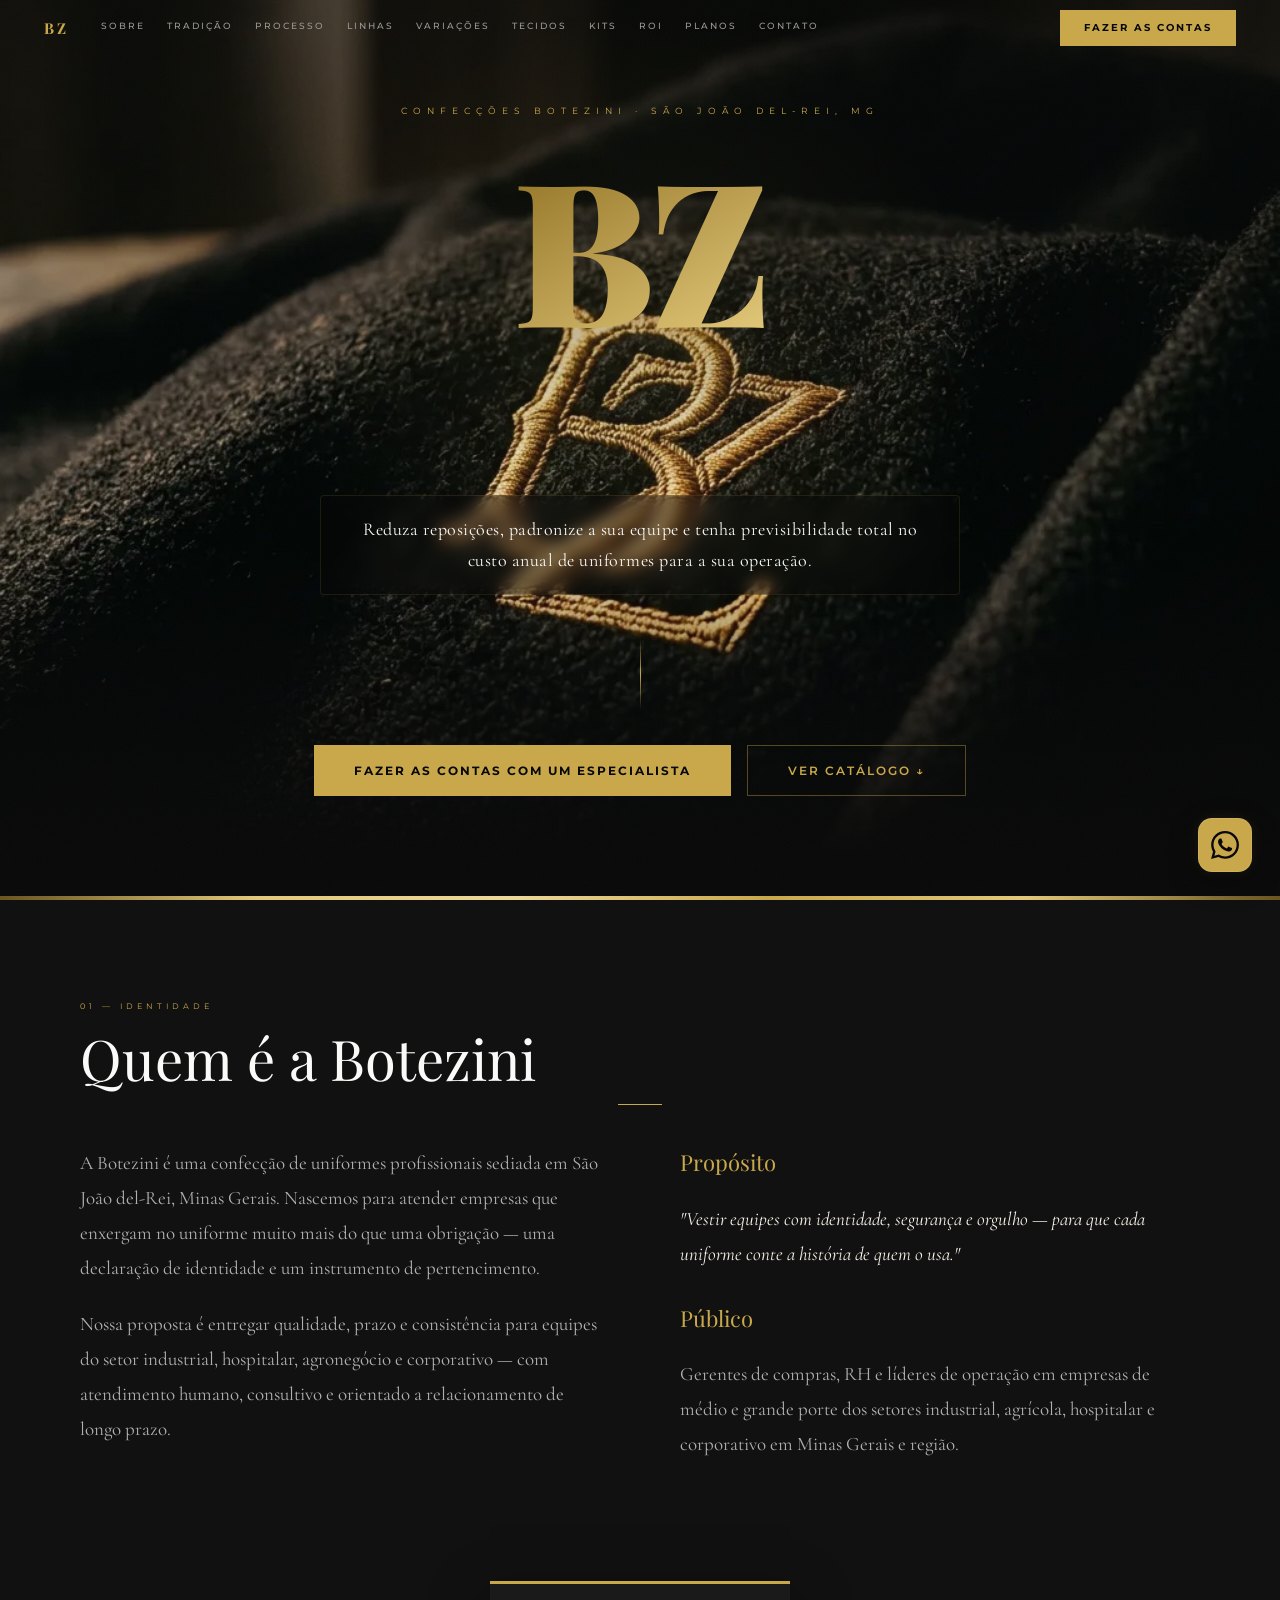
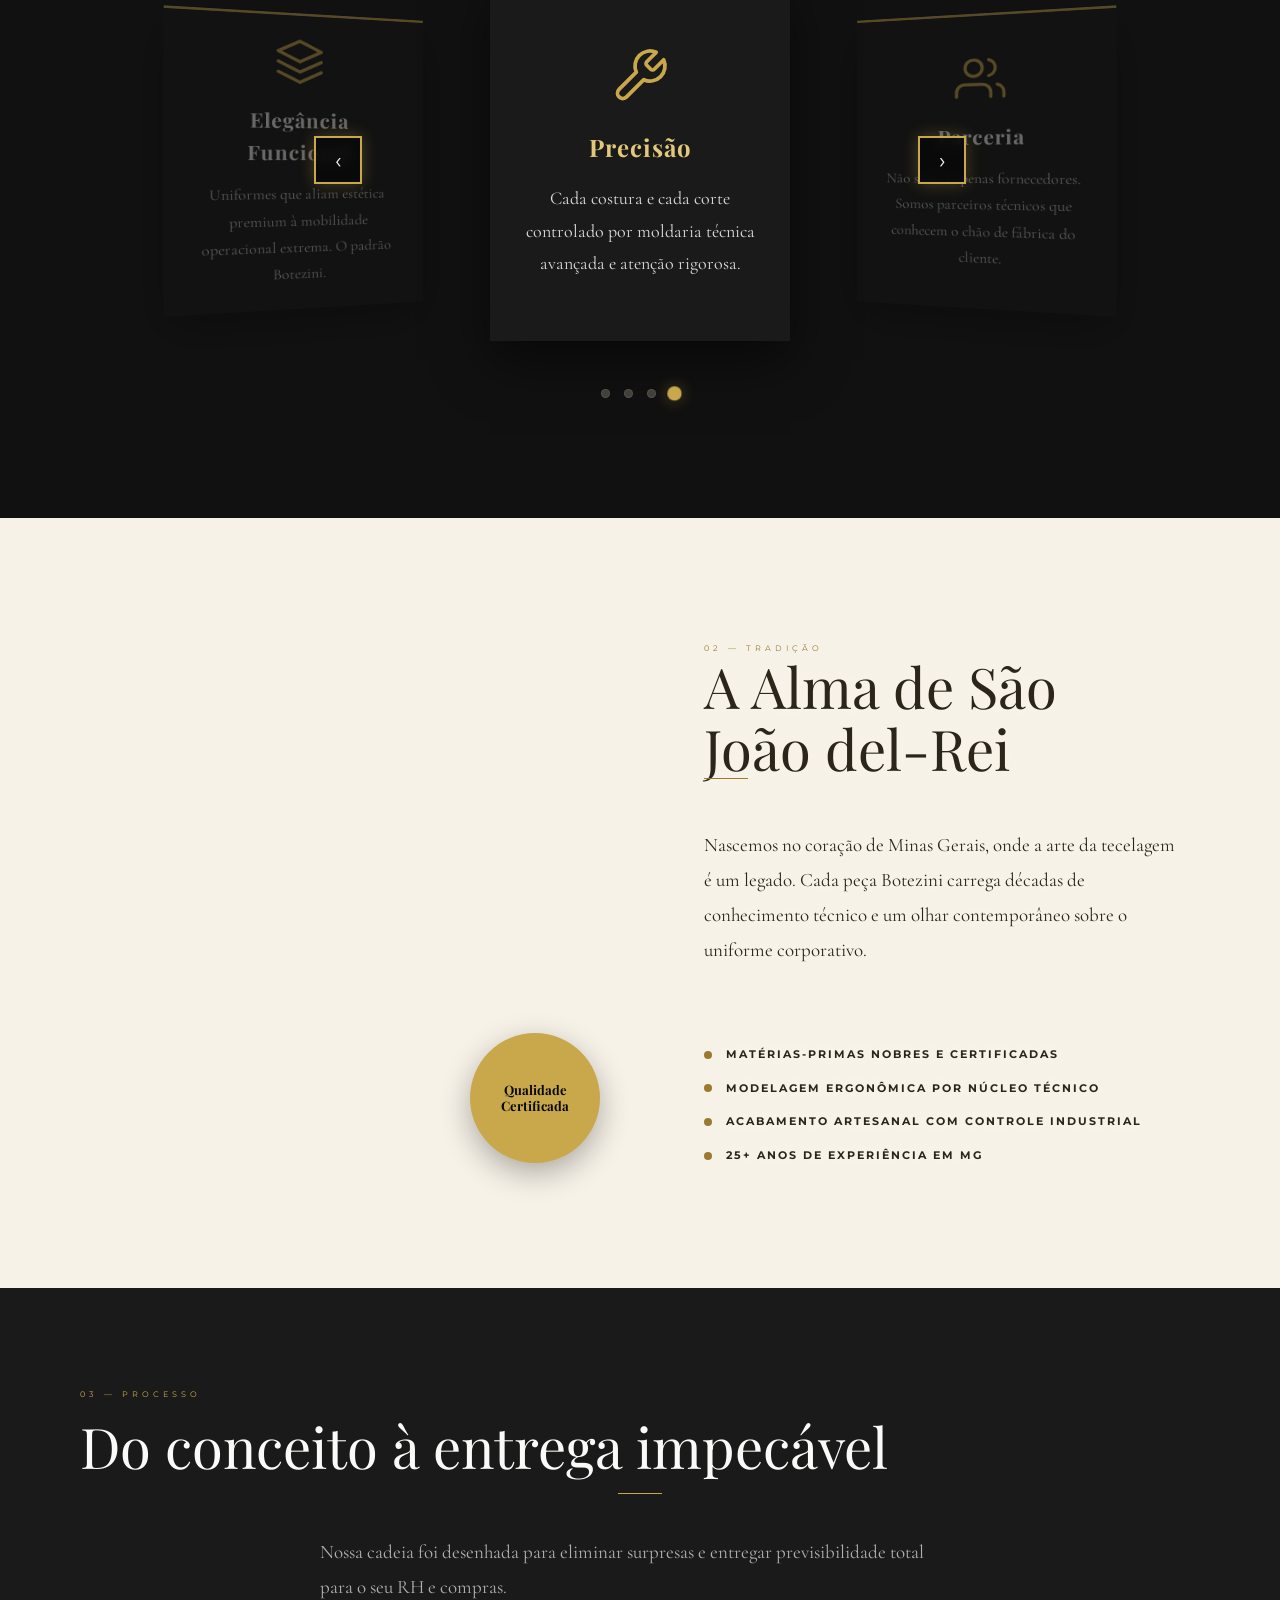
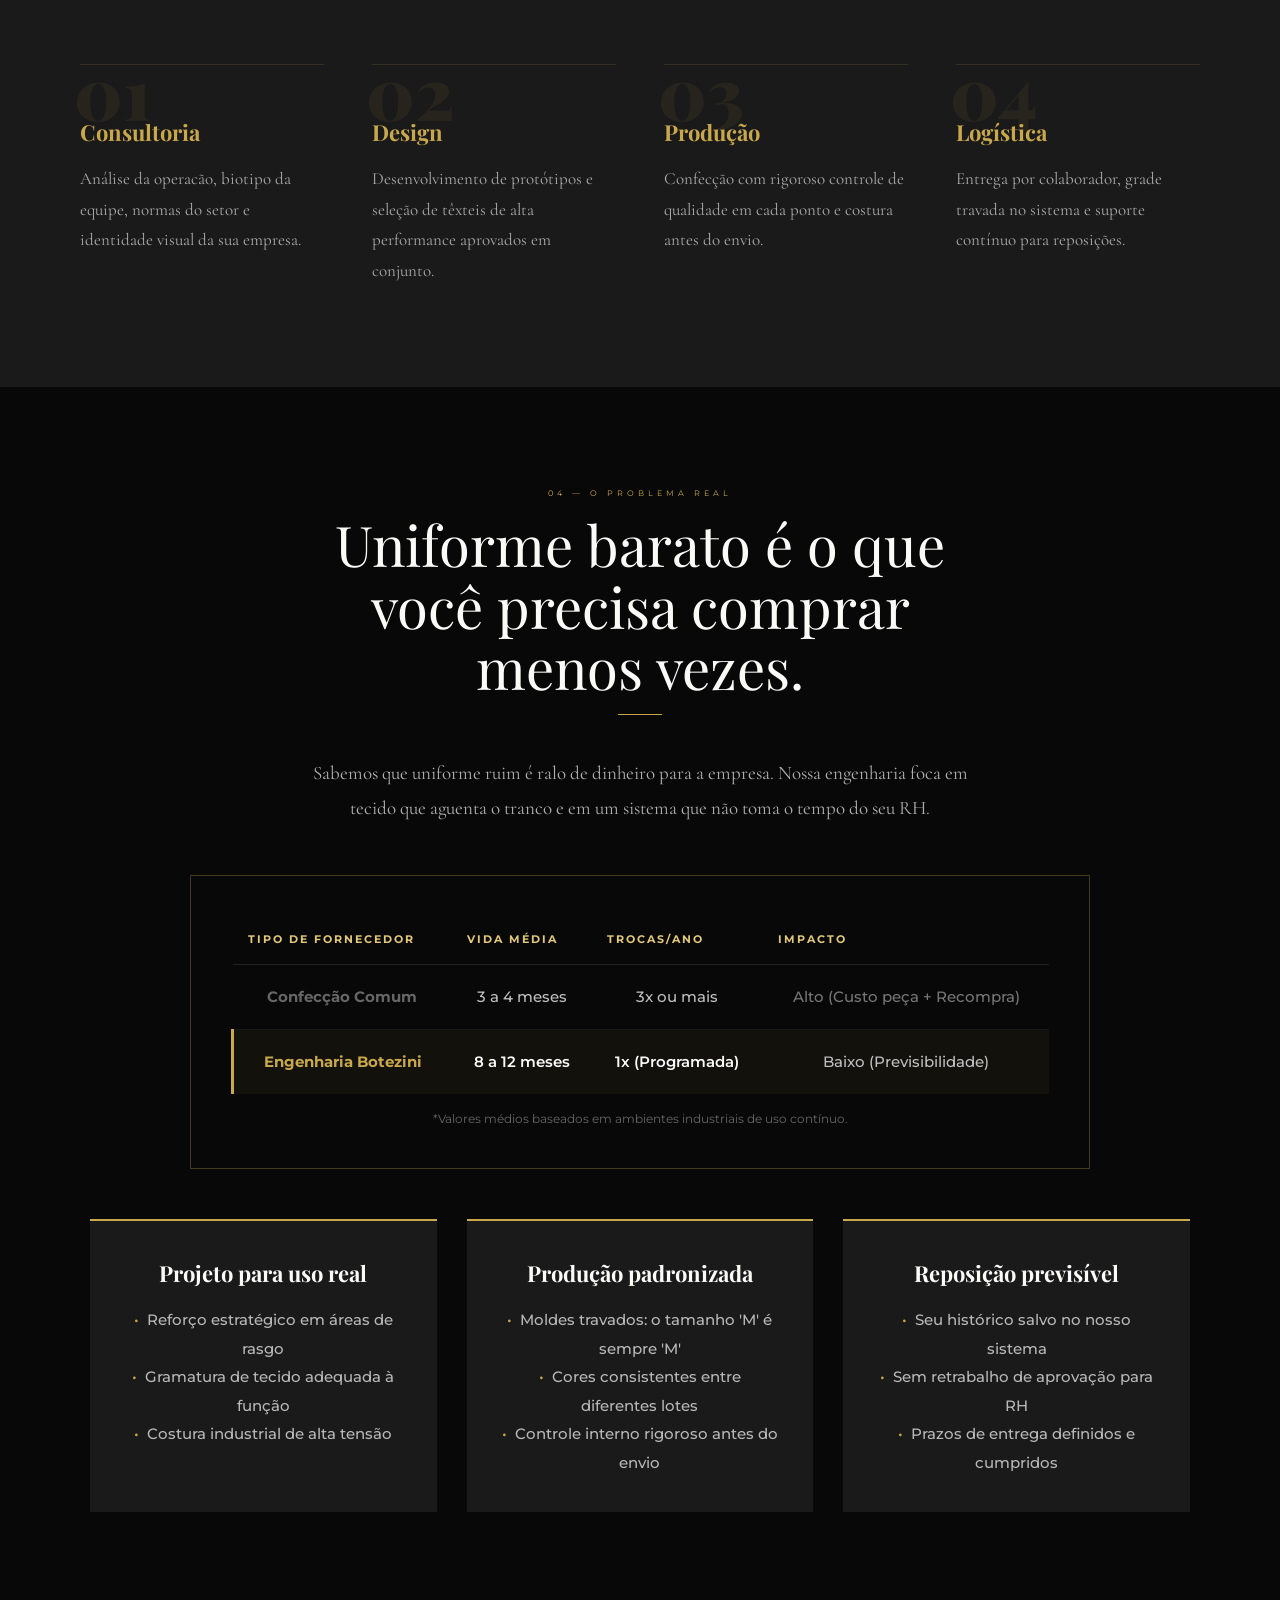
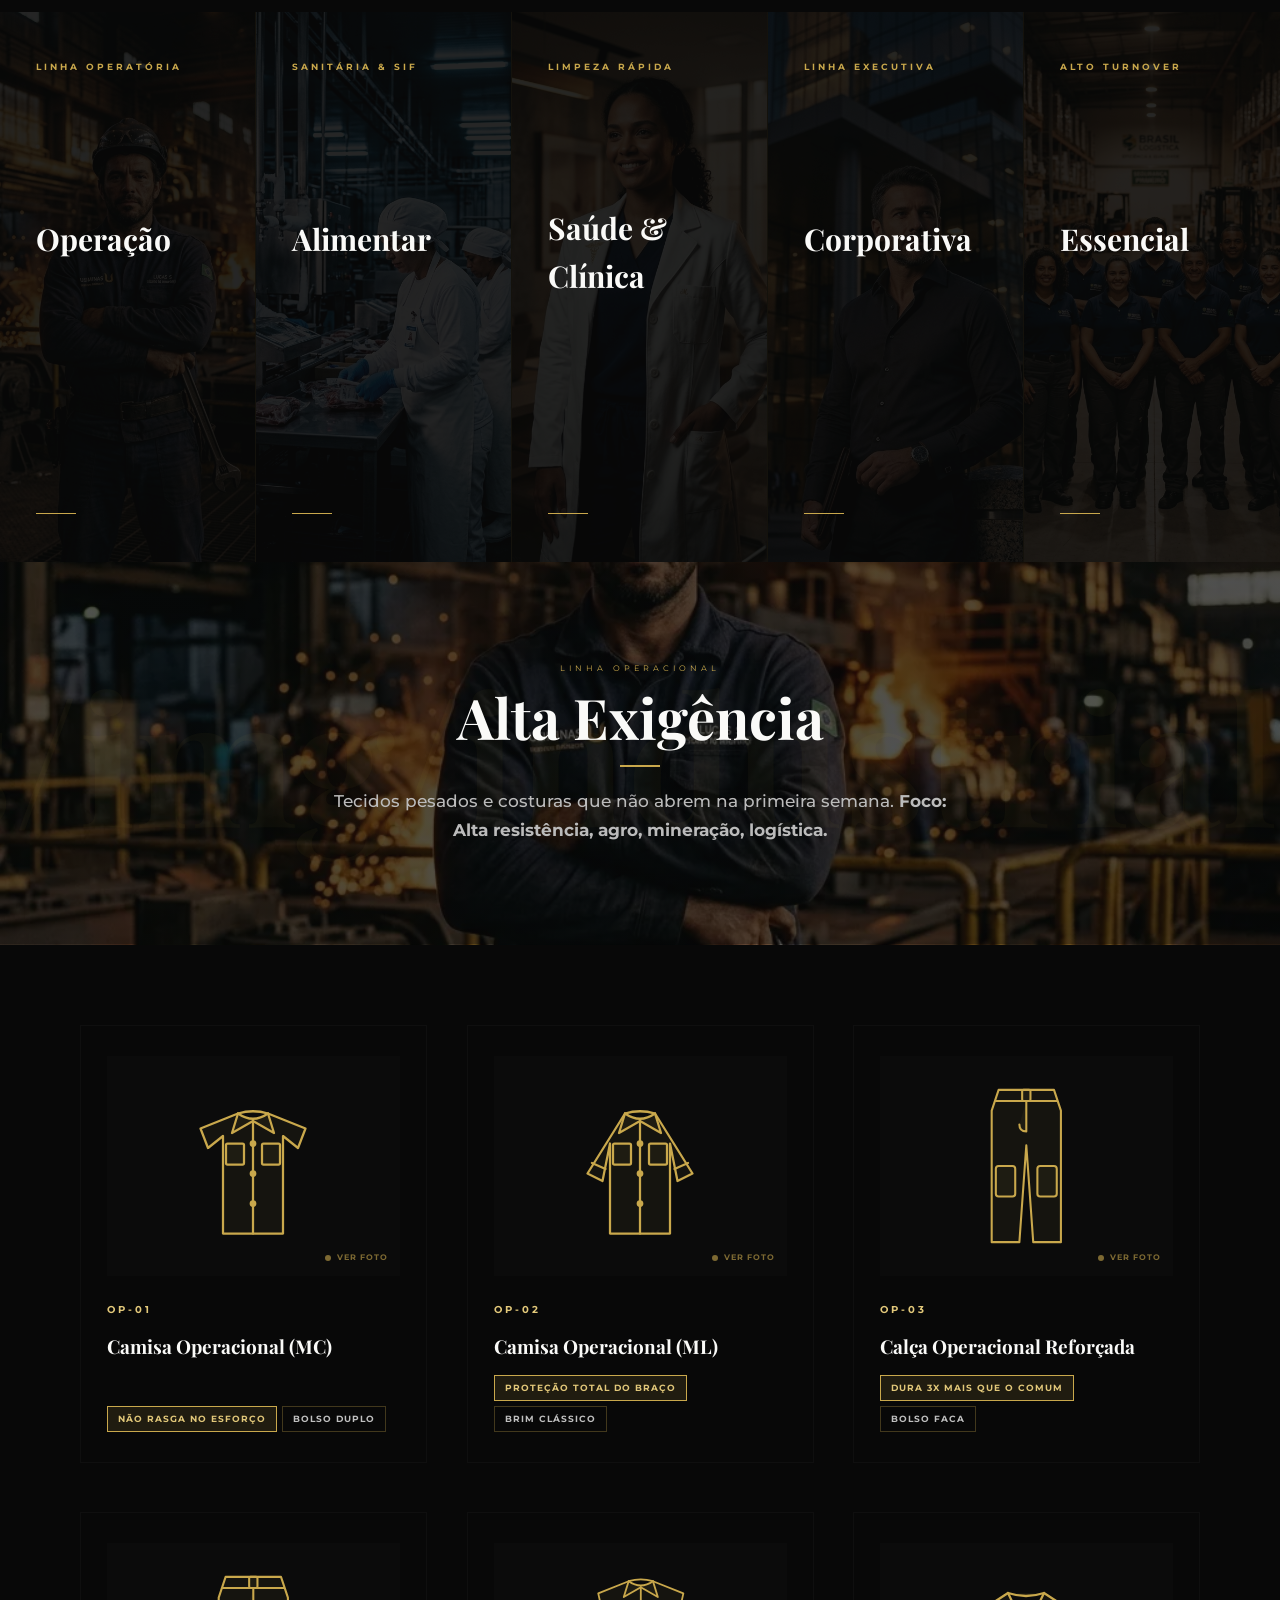
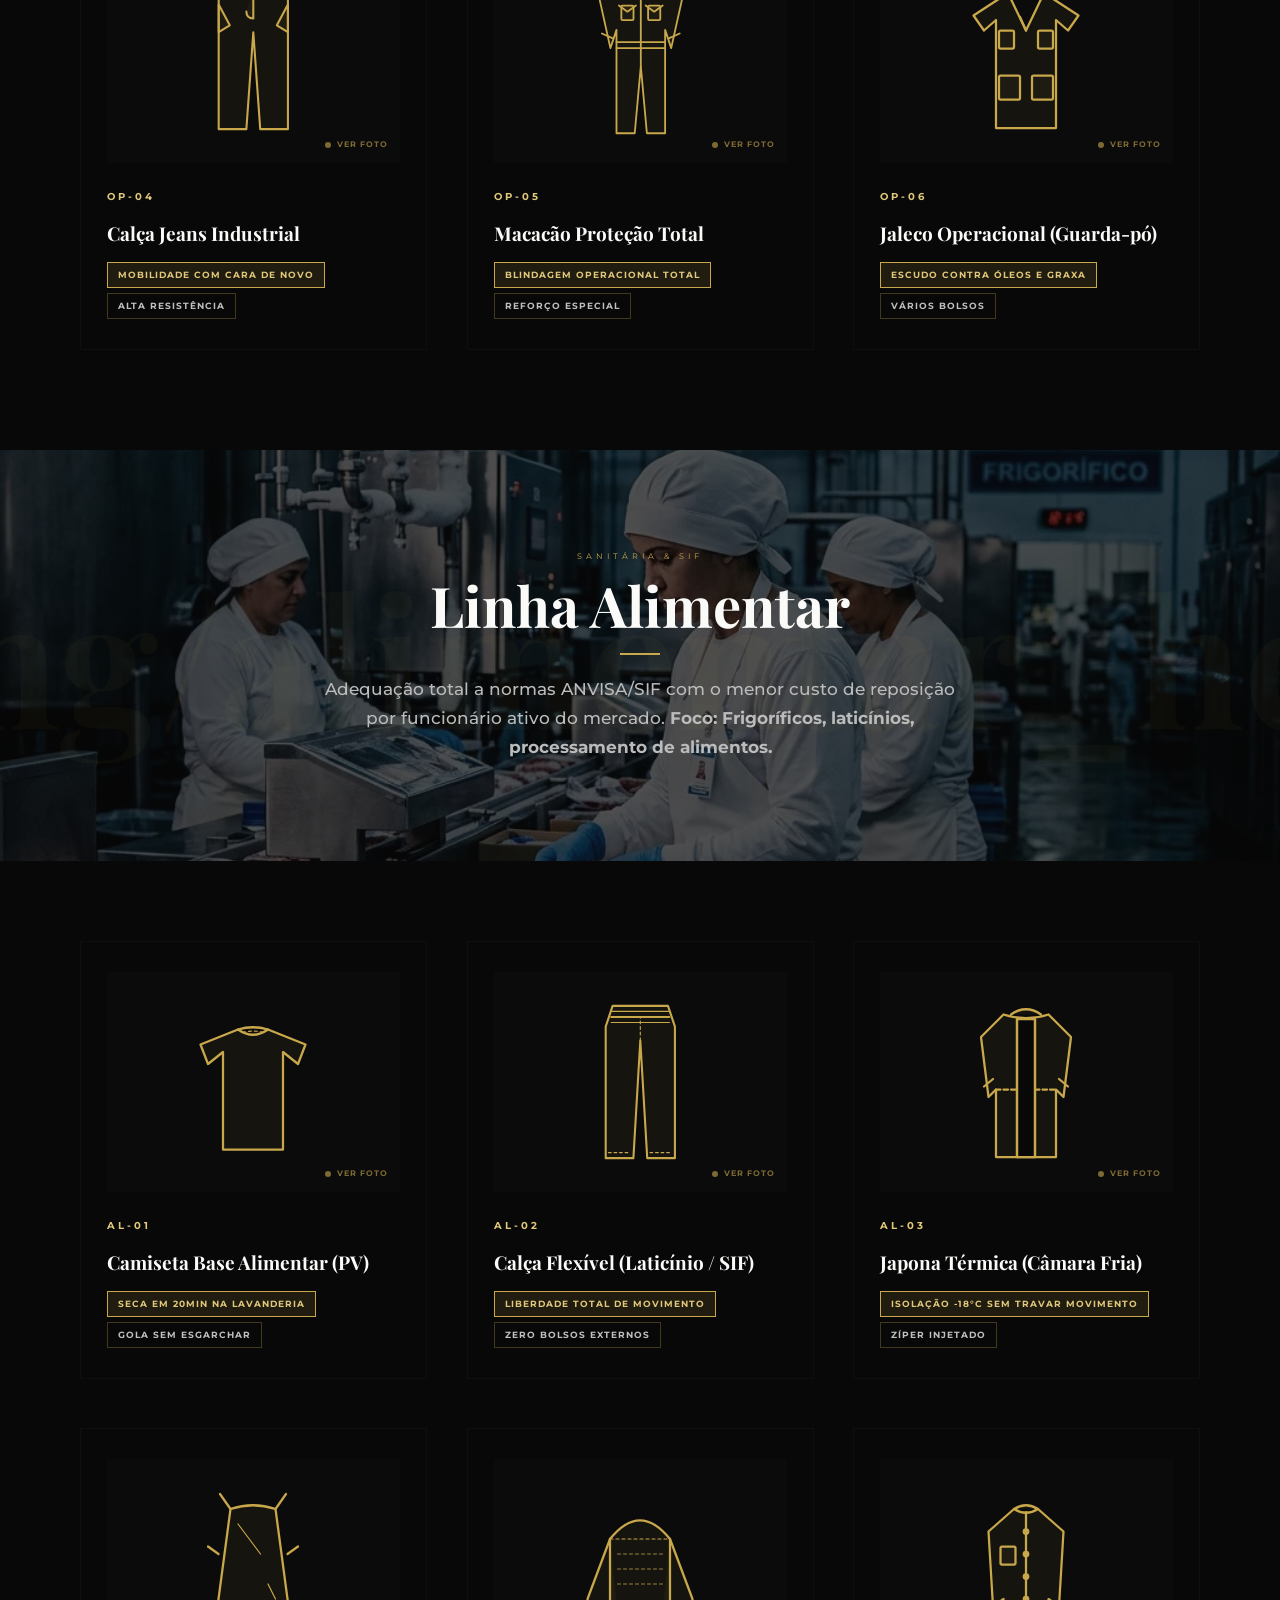
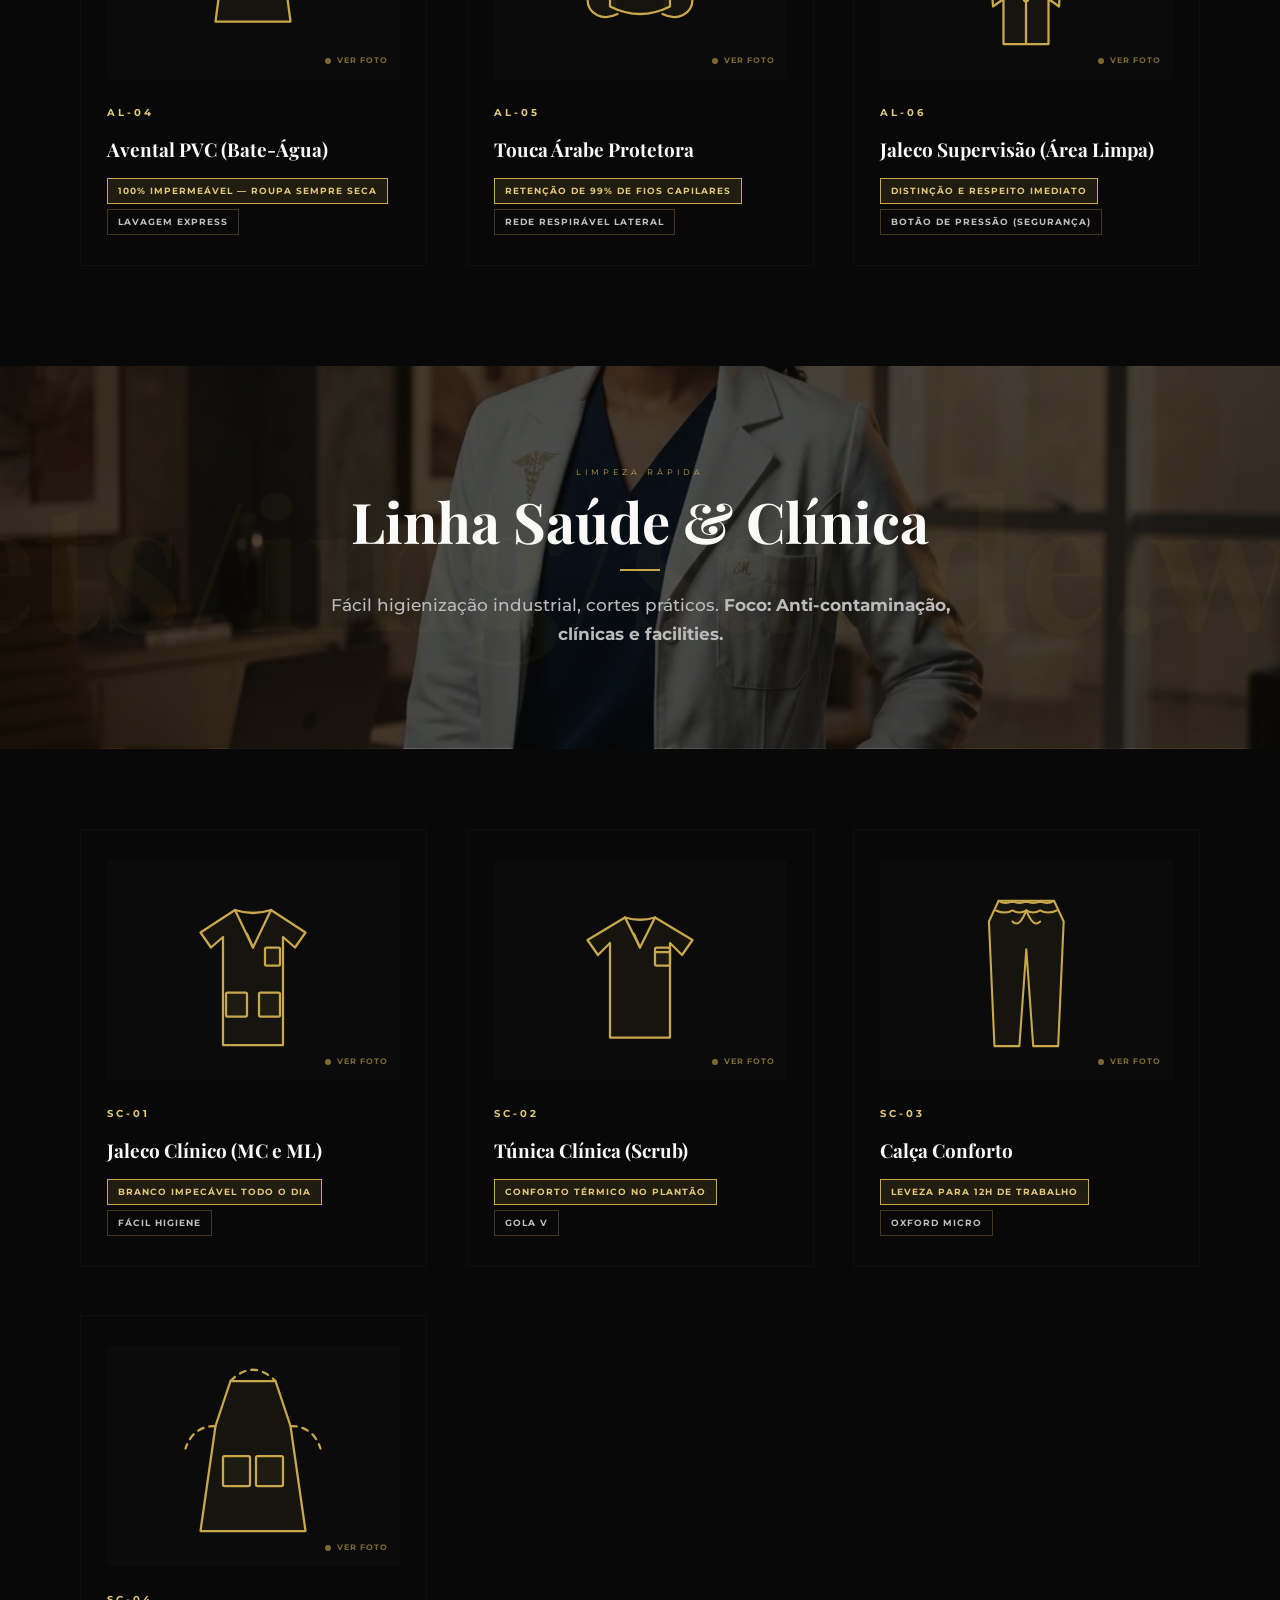
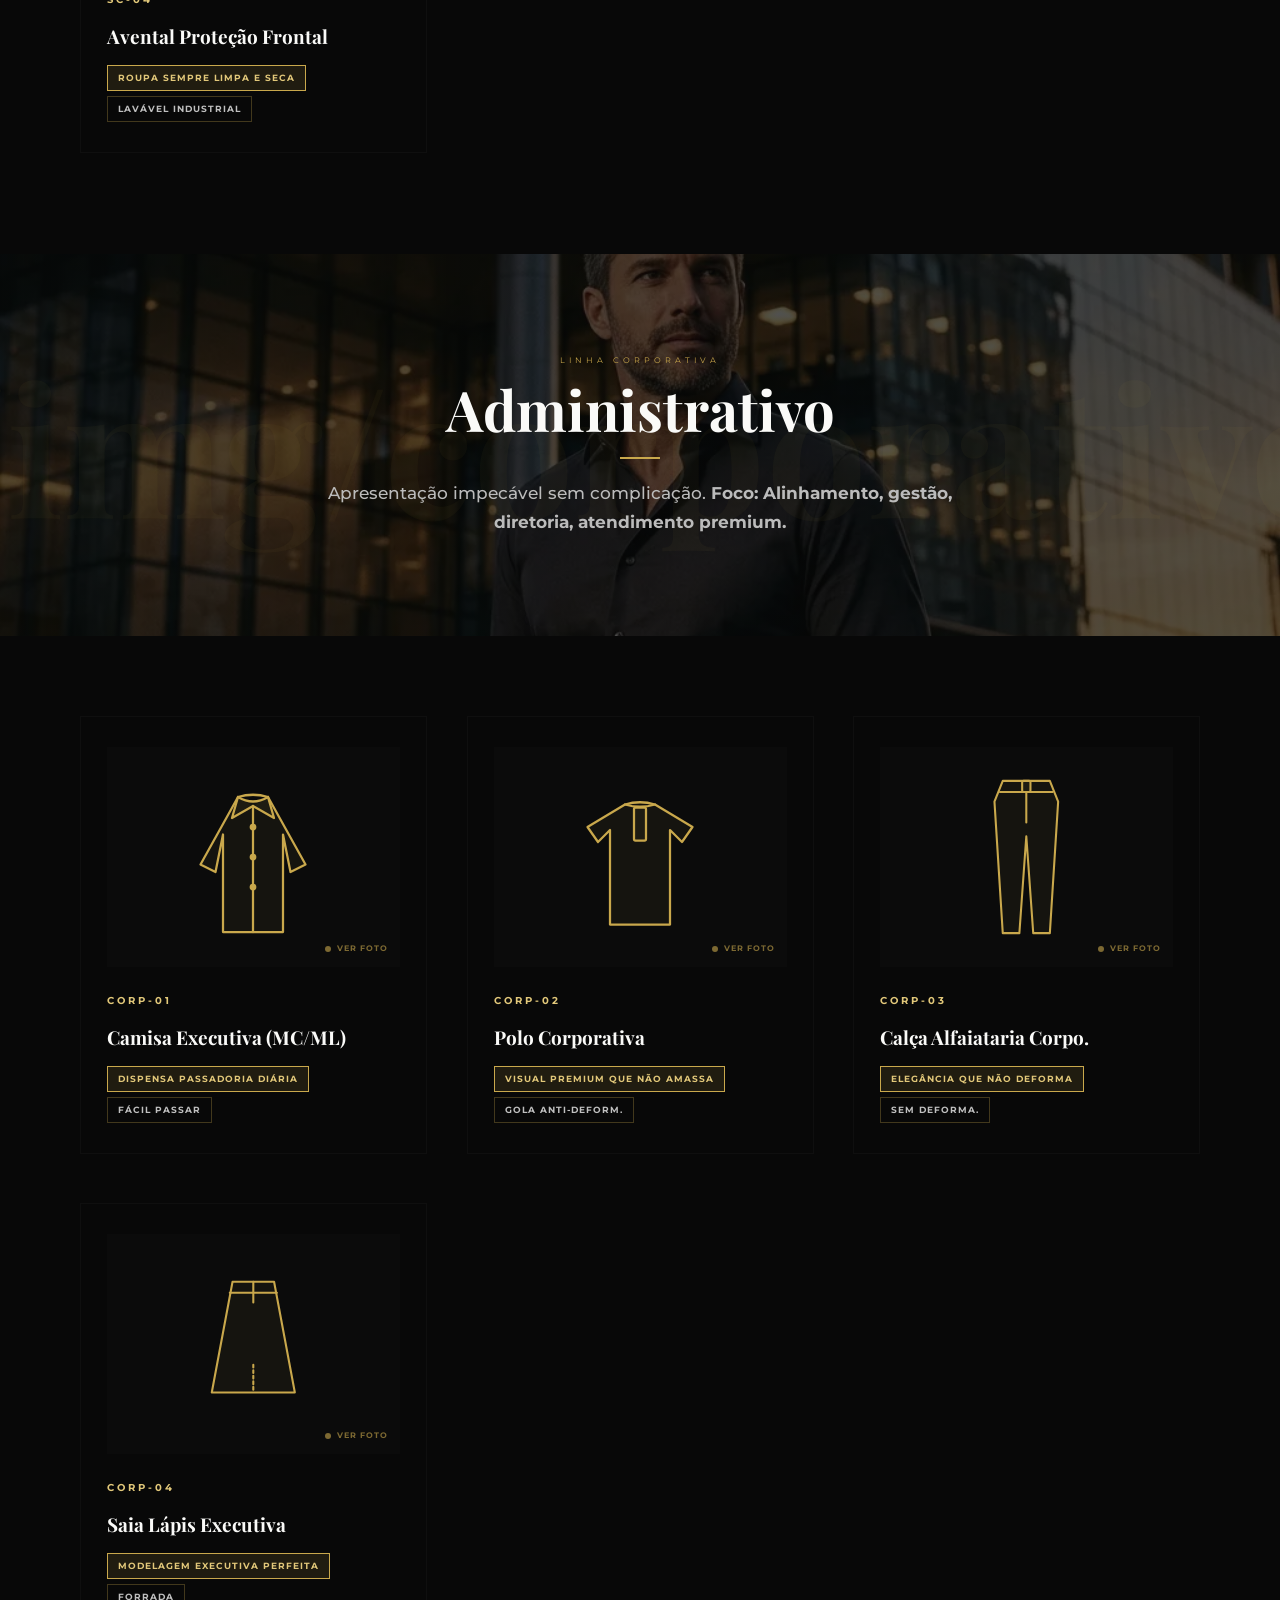
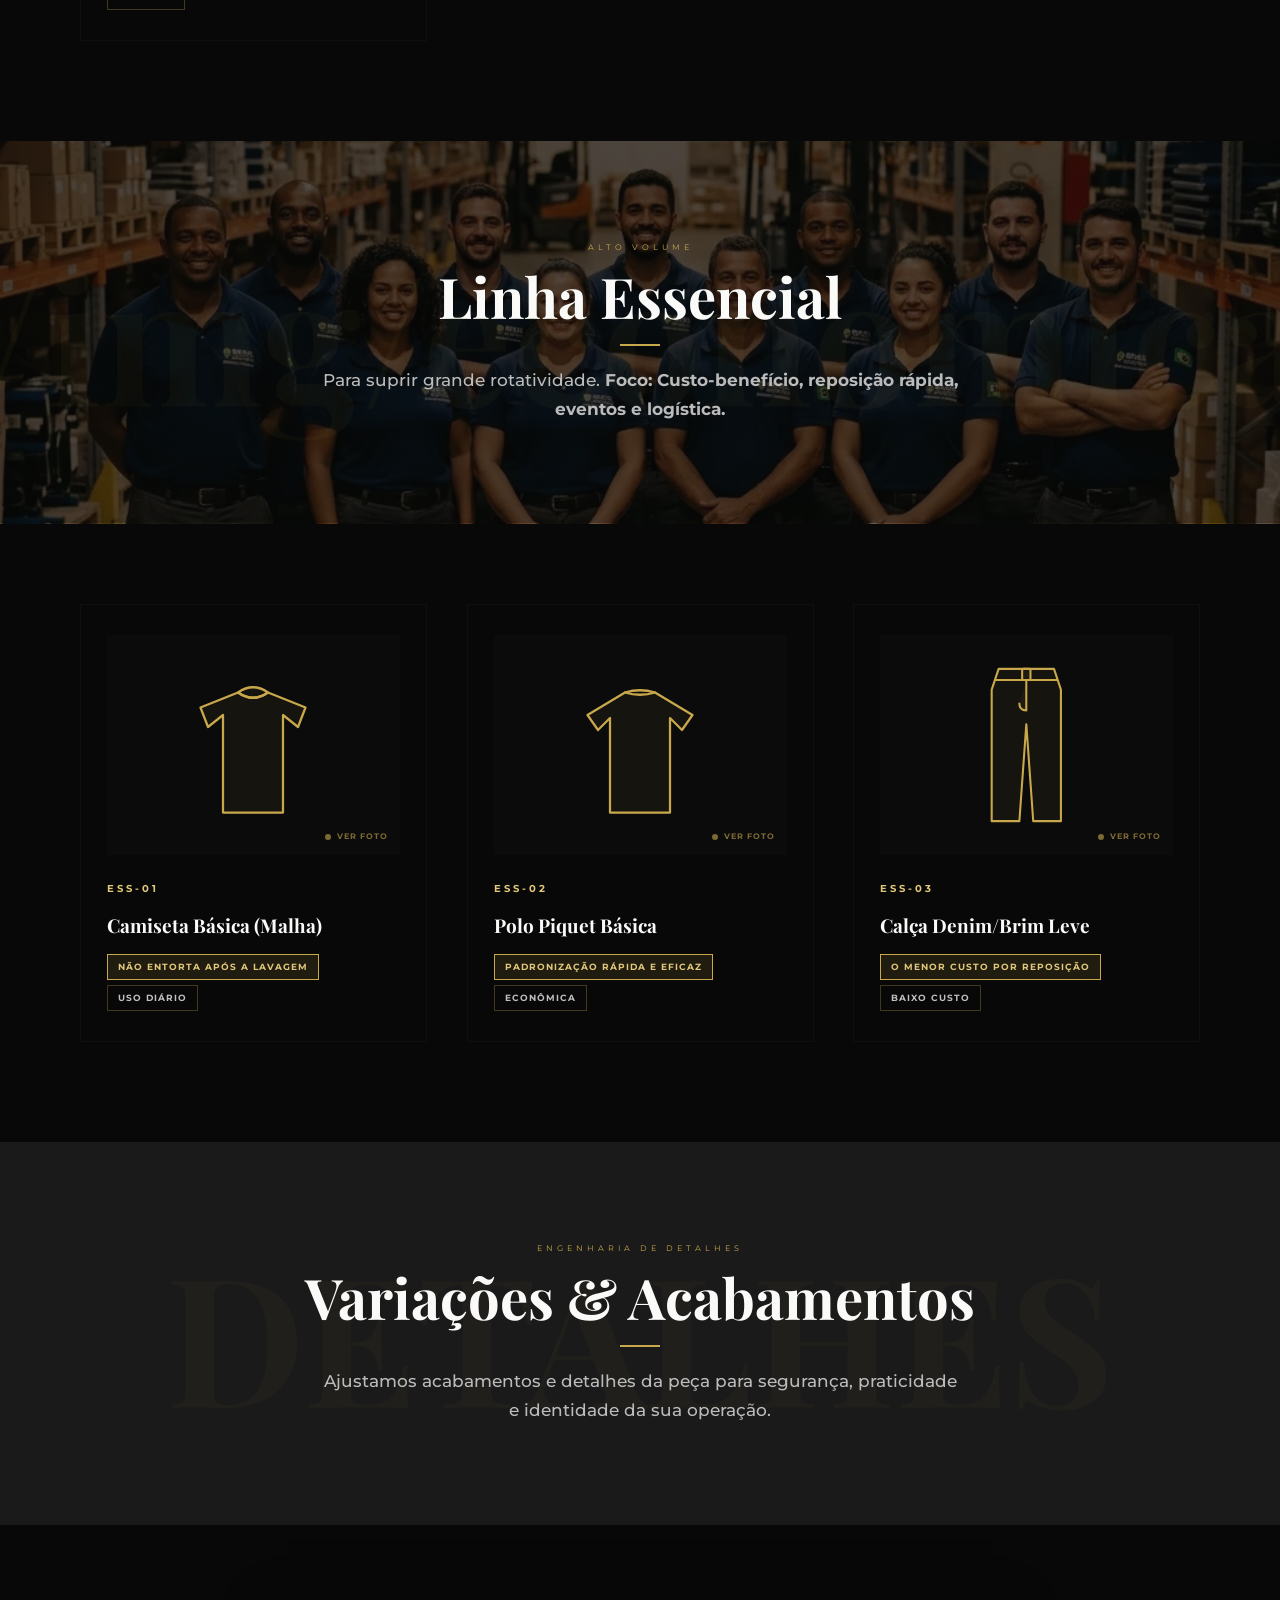
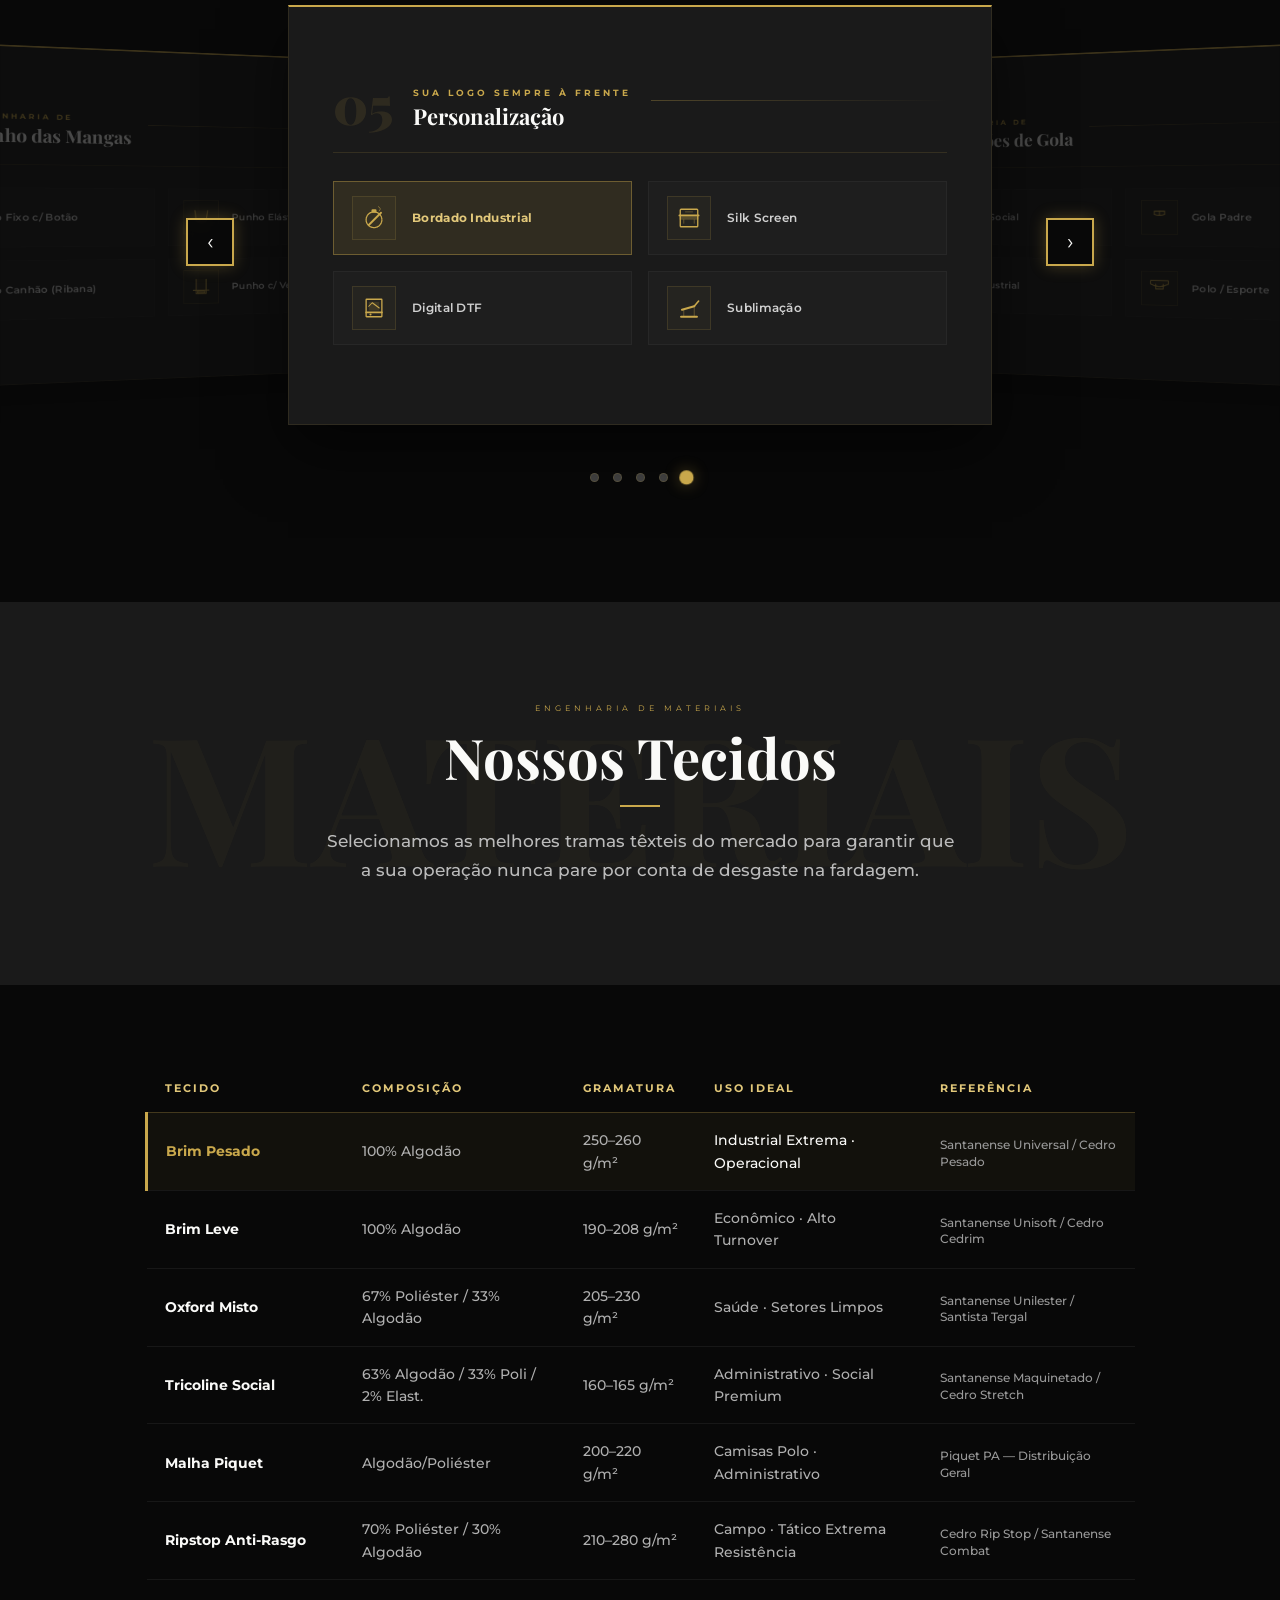
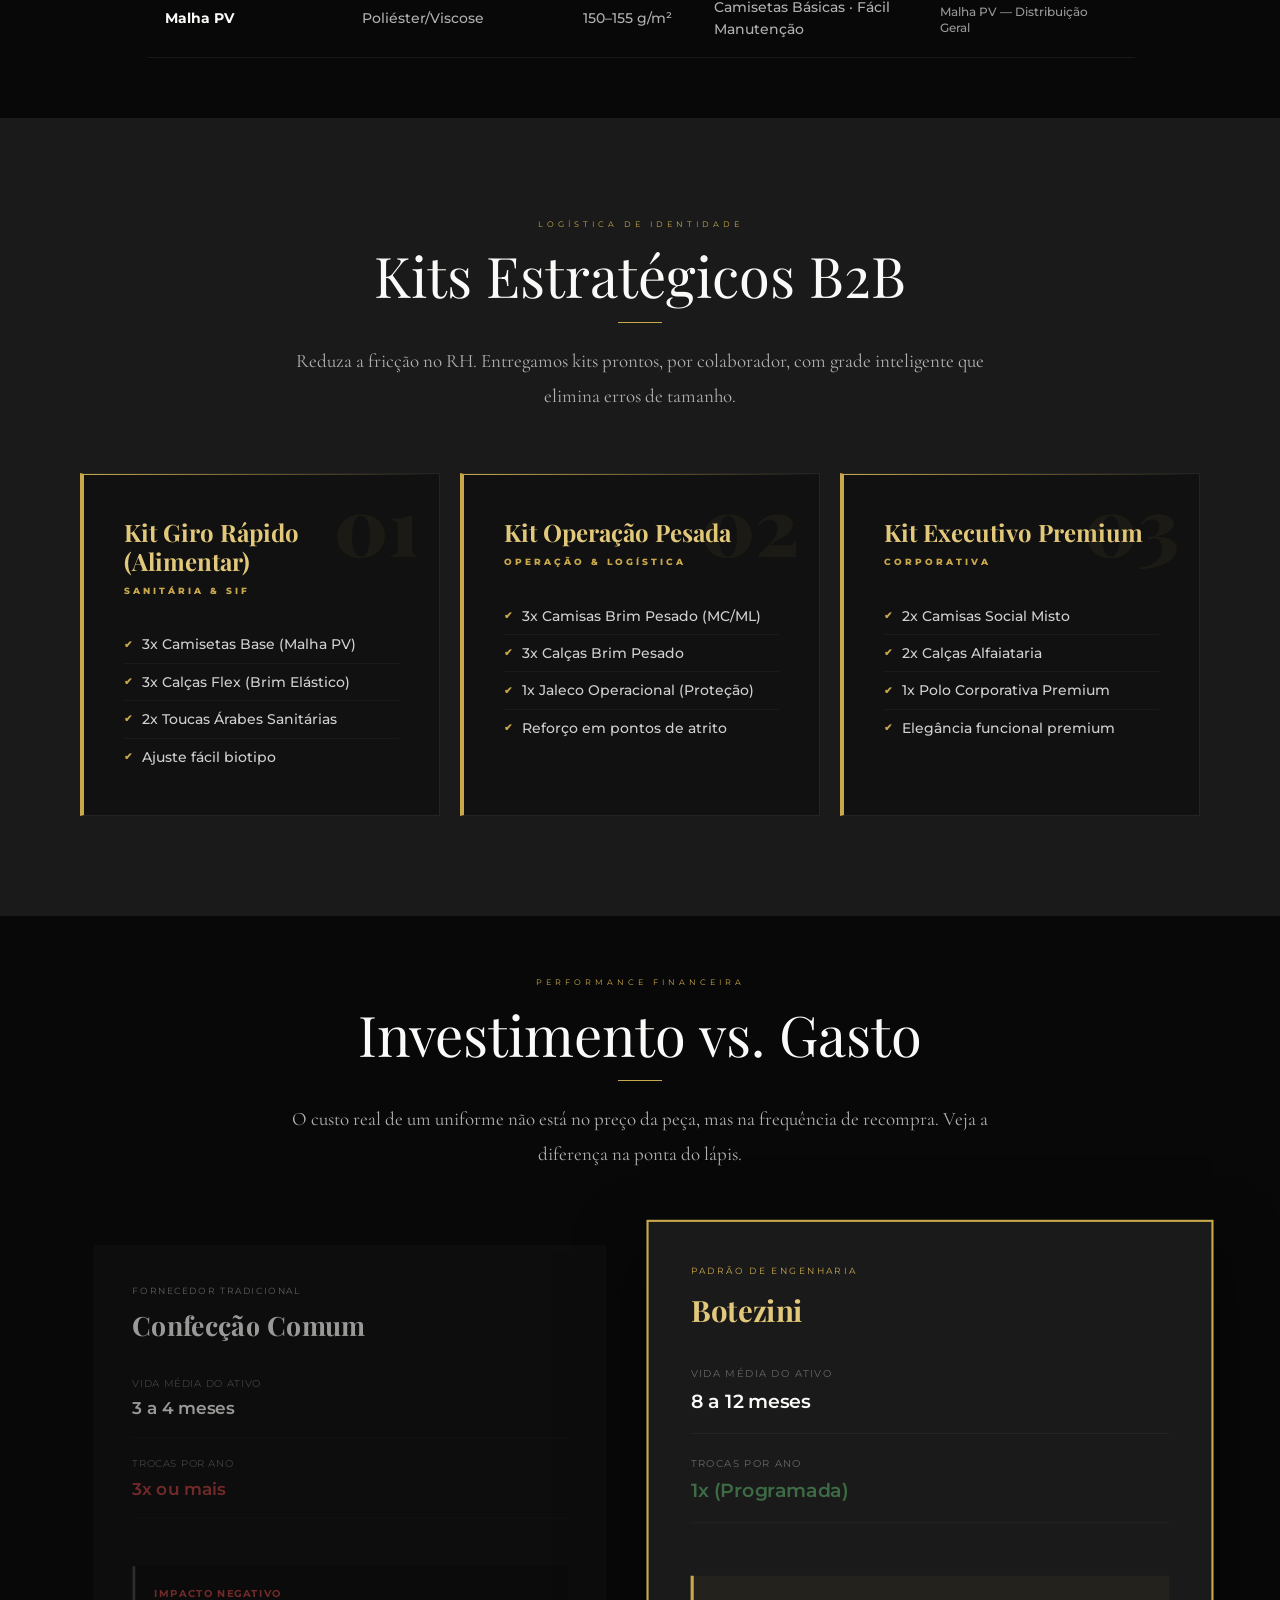
==== commit c0b44aa7: "fix(copy): change 'equipa' to 'equipe' in hero section" ====
--- a/src/index.html
+++ b/src/index.html
@@ -161,7 +161,7 @@
       <span class="hero-eyebrow">Confecções Botezini · São João del-Rei, MG</span>
       <span class="hero-bz">BZ</span>
       <h1>Uniformes feitos para durar mais e dar menos trabalho.</h1>
-      <p class="hero-sub">Reduza reposições, padronize a sua equipa e tenha previsibilidade total no custo anual de
+      <p class="hero-sub">Reduza reposições, padronize a sua equipe e tenha previsibilidade total no custo anual de
         uniformes para a sua operação.</p>
       <div class="hero-rule"></div>
       <div class="hero-ctas">
@@ -1867,8 +1867,9 @@
     "category": "Uniformes Industriais",
     "offers": {
       "@type": "Offer",
+      "price": "0",
+      "priceCurrency": "BRL",
       "availability": "https://schema.org/InStock",
-      "priceCurrency": "BRL",
       "seller": { "@type": "Organization", "name": "Botezini Confecções" },
       "eligibleCustomerType": "https://schema.org/Business"
     }
@@ -1885,8 +1886,9 @@
     "category": "Uniformes Industriais",
     "offers": {
       "@type": "Offer",
+      "price": "0",
+      "priceCurrency": "BRL",
       "availability": "https://schema.org/InStock",
-      "priceCurrency": "BRL",
       "seller": { "@type": "Organization", "name": "Botezini Confecções" },
       "eligibleCustomerType": "https://schema.org/Business"
     }
@@ -1903,8 +1905,9 @@
     "category": "Uniformes Industriais",
     "offers": {
       "@type": "Offer",
+      "price": "0",
+      "priceCurrency": "BRL",
       "availability": "https://schema.org/InStock",
-      "priceCurrency": "BRL",
       "seller": { "@type": "Organization", "name": "Botezini Confecções" },
       "eligibleCustomerType": "https://schema.org/Business"
     }
@@ -1921,8 +1924,9 @@
     "category": "Uniformes Industriais",
     "offers": {
       "@type": "Offer",
+      "price": "0",
+      "priceCurrency": "BRL",
       "availability": "https://schema.org/InStock",
-      "priceCurrency": "BRL",
       "seller": { "@type": "Organization", "name": "Botezini Confecções" },
       "eligibleCustomerType": "https://schema.org/Business"
     }
@@ -1939,8 +1943,9 @@
     "category": "Uniformes Industriais",
     "offers": {
       "@type": "Offer",
+      "price": "0",
+      "priceCurrency": "BRL",
       "availability": "https://schema.org/InStock",
-      "priceCurrency": "BRL",
       "seller": { "@type": "Organization", "name": "Botezini Confecções" },
       "eligibleCustomerType": "https://schema.org/Business"
     }
@@ -1957,8 +1962,9 @@
     "category": "Uniformes Industriais",
     "offers": {
       "@type": "Offer",
+      "price": "0",
+      "priceCurrency": "BRL",
       "availability": "https://schema.org/InStock",
-      "priceCurrency": "BRL",
       "seller": { "@type": "Organization", "name": "Botezini Confecções" },
       "eligibleCustomerType": "https://schema.org/Business"
     }
@@ -1975,8 +1981,9 @@
     "category": "Uniformes Alimentares",
     "offers": {
       "@type": "Offer",
+      "price": "0",
+      "priceCurrency": "BRL",
       "availability": "https://schema.org/InStock",
-      "priceCurrency": "BRL",
       "seller": { "@type": "Organization", "name": "Botezini Confecções" },
       "eligibleCustomerType": "https://schema.org/Business"
     }
@@ -1993,8 +2000,9 @@
     "category": "Uniformes Alimentares",
     "offers": {
       "@type": "Offer",
+      "price": "0",
+      "priceCurrency": "BRL",
       "availability": "https://schema.org/InStock",
-      "priceCurrency": "BRL",
       "seller": { "@type": "Organization", "name": "Botezini Confecções" },
       "eligibleCustomerType": "https://schema.org/Business"
     }
@@ -2011,8 +2019,9 @@
     "category": "Uniformes Alimentares",
     "offers": {
       "@type": "Offer",
+      "price": "0",
+      "priceCurrency": "BRL",
       "availability": "https://schema.org/InStock",
-      "priceCurrency": "BRL",
       "seller": { "@type": "Organization", "name": "Botezini Confecções" },
       "eligibleCustomerType": "https://schema.org/Business"
     }
@@ -2029,8 +2038,9 @@
     "category": "Uniformes Alimentares",
     "offers": {
       "@type": "Offer",
+      "price": "0",
+      "priceCurrency": "BRL",
       "availability": "https://schema.org/InStock",
-      "priceCurrency": "BRL",
       "seller": { "@type": "Organization", "name": "Botezini Confecções" },
       "eligibleCustomerType": "https://schema.org/Business"
     }
@@ -2047,8 +2057,9 @@
     "category": "Uniformes Alimentares",
     "offers": {
       "@type": "Offer",
+      "price": "0",
+      "priceCurrency": "BRL",
       "availability": "https://schema.org/InStock",
-      "priceCurrency": "BRL",
       "seller": { "@type": "Organization", "name": "Botezini Confecções" },
       "eligibleCustomerType": "https://schema.org/Business"
     }
@@ -2065,8 +2076,9 @@
     "category": "Uniformes Alimentares",
     "offers": {
       "@type": "Offer",
+      "price": "0",
+      "priceCurrency": "BRL",
       "availability": "https://schema.org/InStock",
-      "priceCurrency": "BRL",
       "seller": { "@type": "Organization", "name": "Botezini Confecções" },
       "eligibleCustomerType": "https://schema.org/Business"
     }
@@ -2083,8 +2095,9 @@
     "category": "Uniformes de Saúde",
     "offers": {
       "@type": "Offer",
+      "price": "0",
+      "priceCurrency": "BRL",
       "availability": "https://schema.org/InStock",
-      "priceCurrency": "BRL",
       "seller": { "@type": "Organization", "name": "Botezini Confecções" },
       "eligibleCustomerType": "https://schema.org/Business"
     }
@@ -2101,8 +2114,9 @@
     "category": "Uniformes de Saúde",
     "offers": {
       "@type": "Offer",
+      "price": "0",
+      "priceCurrency": "BRL",
       "availability": "https://schema.org/InStock",
-      "priceCurrency": "BRL",
       "seller": { "@type": "Organization", "name": "Botezini Confecções" },
       "eligibleCustomerType": "https://schema.org/Business"
     }
@@ -2119,8 +2133,9 @@
     "category": "Uniformes de Saúde",
     "offers": {
       "@type": "Offer",
+      "price": "0",
+      "priceCurrency": "BRL",
       "availability": "https://schema.org/InStock",
-      "priceCurrency": "BRL",
       "seller": { "@type": "Organization", "name": "Botezini Confecções" },
       "eligibleCustomerType": "https://schema.org/Business"
     }
@@ -2137,8 +2152,9 @@
     "category": "Uniformes de Saúde",
     "offers": {
       "@type": "Offer",
+      "price": "0",
+      "priceCurrency": "BRL",
       "availability": "https://schema.org/InStock",
-      "priceCurrency": "BRL",
       "seller": { "@type": "Organization", "name": "Botezini Confecções" },
       "eligibleCustomerType": "https://schema.org/Business"
     }
@@ -2155,8 +2171,9 @@
     "category": "Uniformes Corporativos",
     "offers": {
       "@type": "Offer",
+      "price": "0",
+      "priceCurrency": "BRL",
       "availability": "https://schema.org/InStock",
-      "priceCurrency": "BRL",
       "seller": { "@type": "Organization", "name": "Botezini Confecções" },
       "eligibleCustomerType": "https://schema.org/Business"
     }
@@ -2173,8 +2190,9 @@
     "category": "Uniformes Corporativos",
     "offers": {
       "@type": "Offer",
+      "price": "0",
+      "priceCurrency": "BRL",
       "availability": "https://schema.org/InStock",
-      "priceCurrency": "BRL",
       "seller": { "@type": "Organization", "name": "Botezini Confecções" },
       "eligibleCustomerType": "https://schema.org/Business"
     }
@@ -2191,8 +2209,9 @@
     "category": "Uniformes Corporativos",
     "offers": {
       "@type": "Offer",
+      "price": "0",
+      "priceCurrency": "BRL",
       "availability": "https://schema.org/InStock",
-      "priceCurrency": "BRL",
       "seller": { "@type": "Organization", "name": "Botezini Confecções" },
       "eligibleCustomerType": "https://schema.org/Business"
     }
@@ -2209,8 +2228,9 @@
     "category": "Uniformes Corporativos",
     "offers": {
       "@type": "Offer",
+      "price": "0",
+      "priceCurrency": "BRL",
       "availability": "https://schema.org/InStock",
-      "priceCurrency": "BRL",
       "seller": { "@type": "Organization", "name": "Botezini Confecções" },
       "eligibleCustomerType": "https://schema.org/Business"
     }
@@ -2227,8 +2247,9 @@
     "category": "Uniformes Essenciais",
     "offers": {
       "@type": "Offer",
+      "price": "0",
+      "priceCurrency": "BRL",
       "availability": "https://schema.org/InStock",
-      "priceCurrency": "BRL",
       "seller": { "@type": "Organization", "name": "Botezini Confecções" },
       "eligibleCustomerType": "https://schema.org/Business"
     }
@@ -2245,8 +2266,9 @@
     "category": "Uniformes Essenciais",
     "offers": {
       "@type": "Offer",
+      "price": "0",
+      "priceCurrency": "BRL",
       "availability": "https://schema.org/InStock",
-      "priceCurrency": "BRL",
       "seller": { "@type": "Organization", "name": "Botezini Confecções" },
       "eligibleCustomerType": "https://schema.org/Business"
     }
@@ -2263,8 +2285,9 @@
     "category": "Uniformes Essenciais",
     "offers": {
       "@type": "Offer",
+      "price": "0",
+      "priceCurrency": "BRL",
       "availability": "https://schema.org/InStock",
-      "priceCurrency": "BRL",
       "seller": { "@type": "Organization", "name": "Botezini Confecções" },
       "eligibleCustomerType": "https://schema.org/Business"
     }
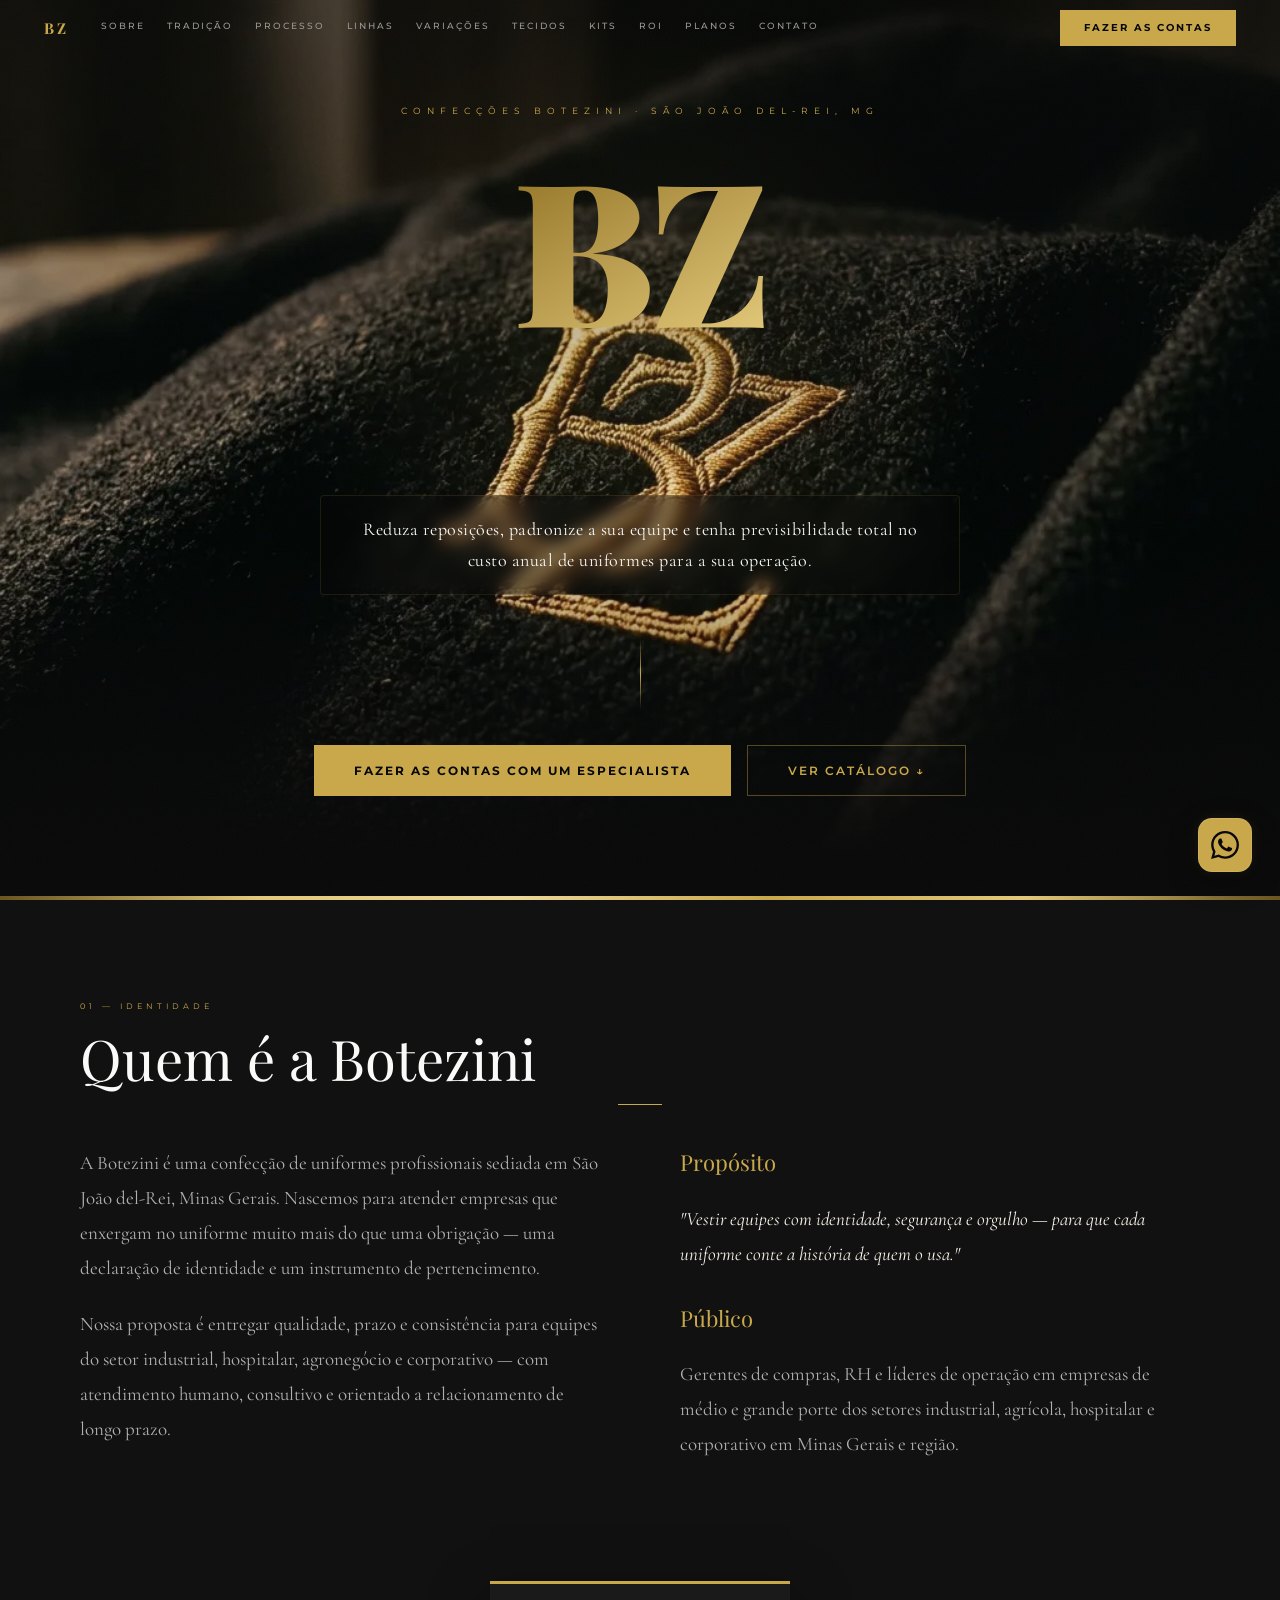
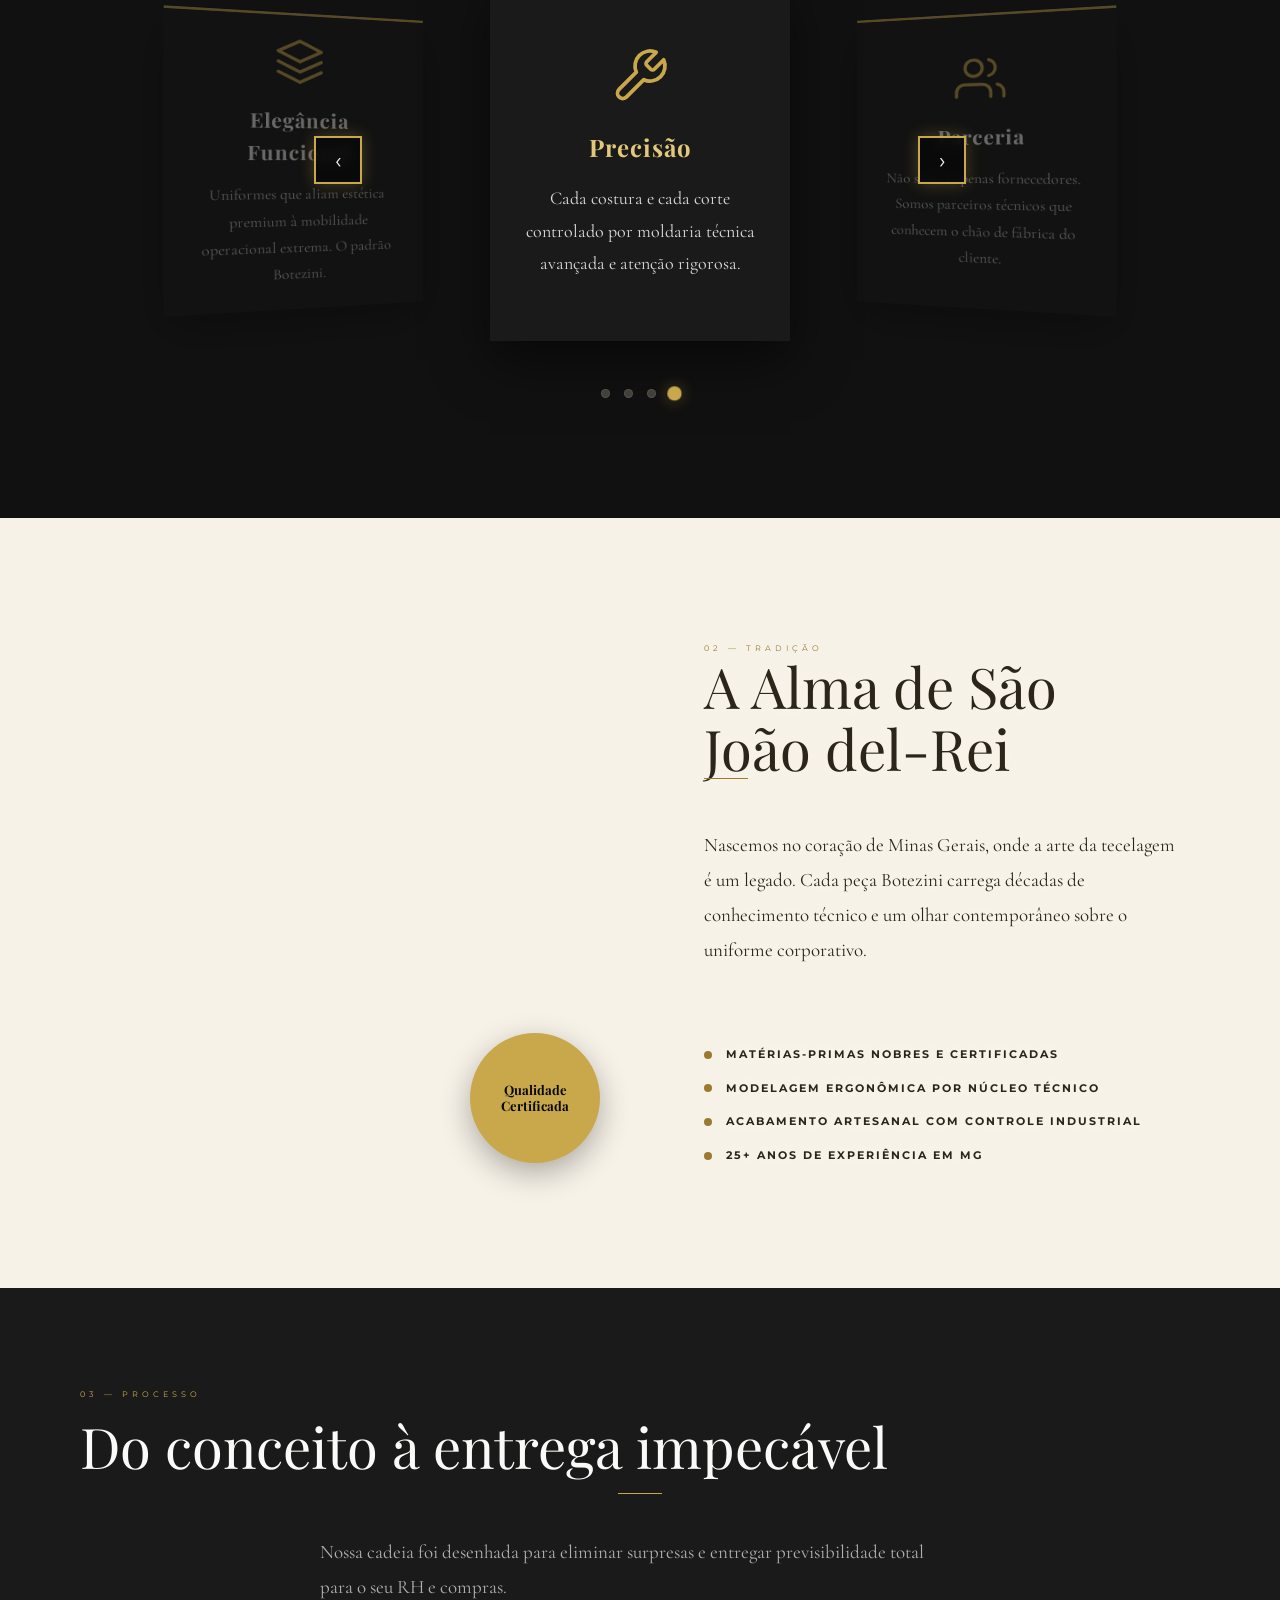
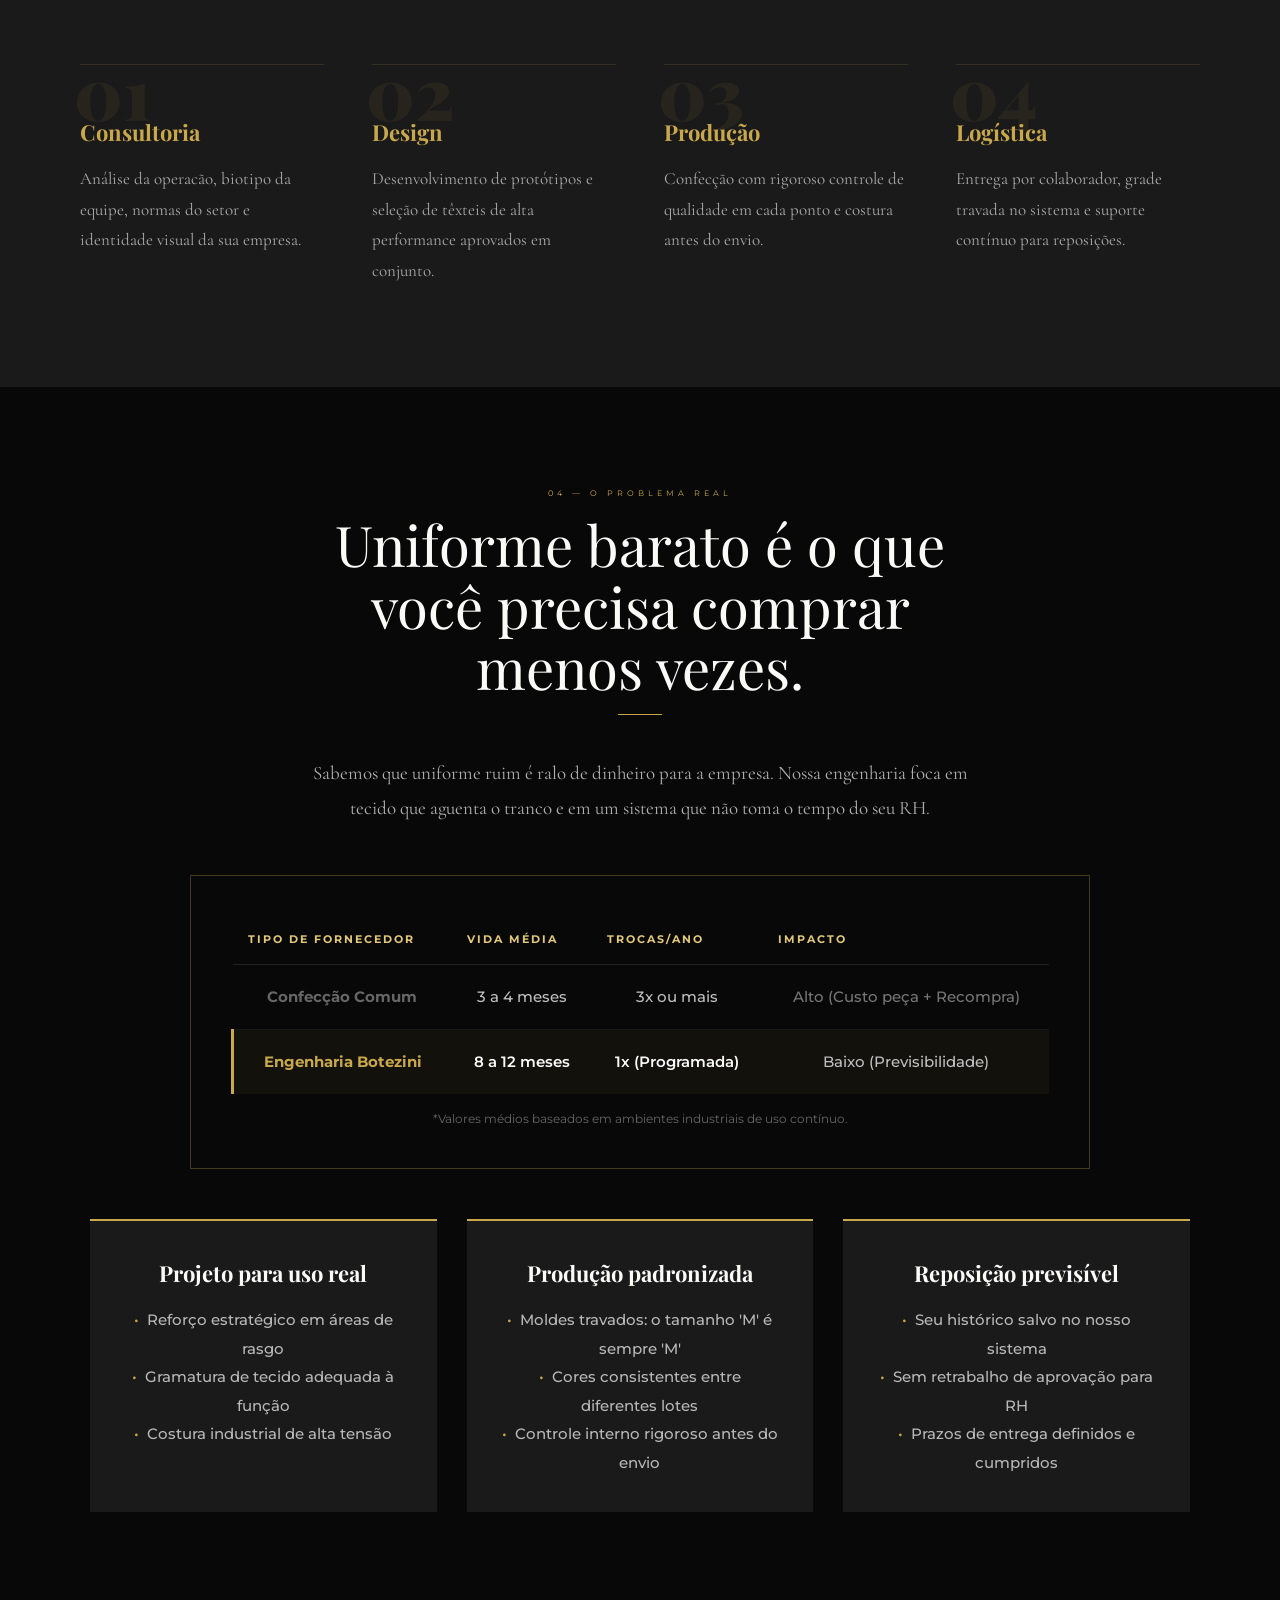
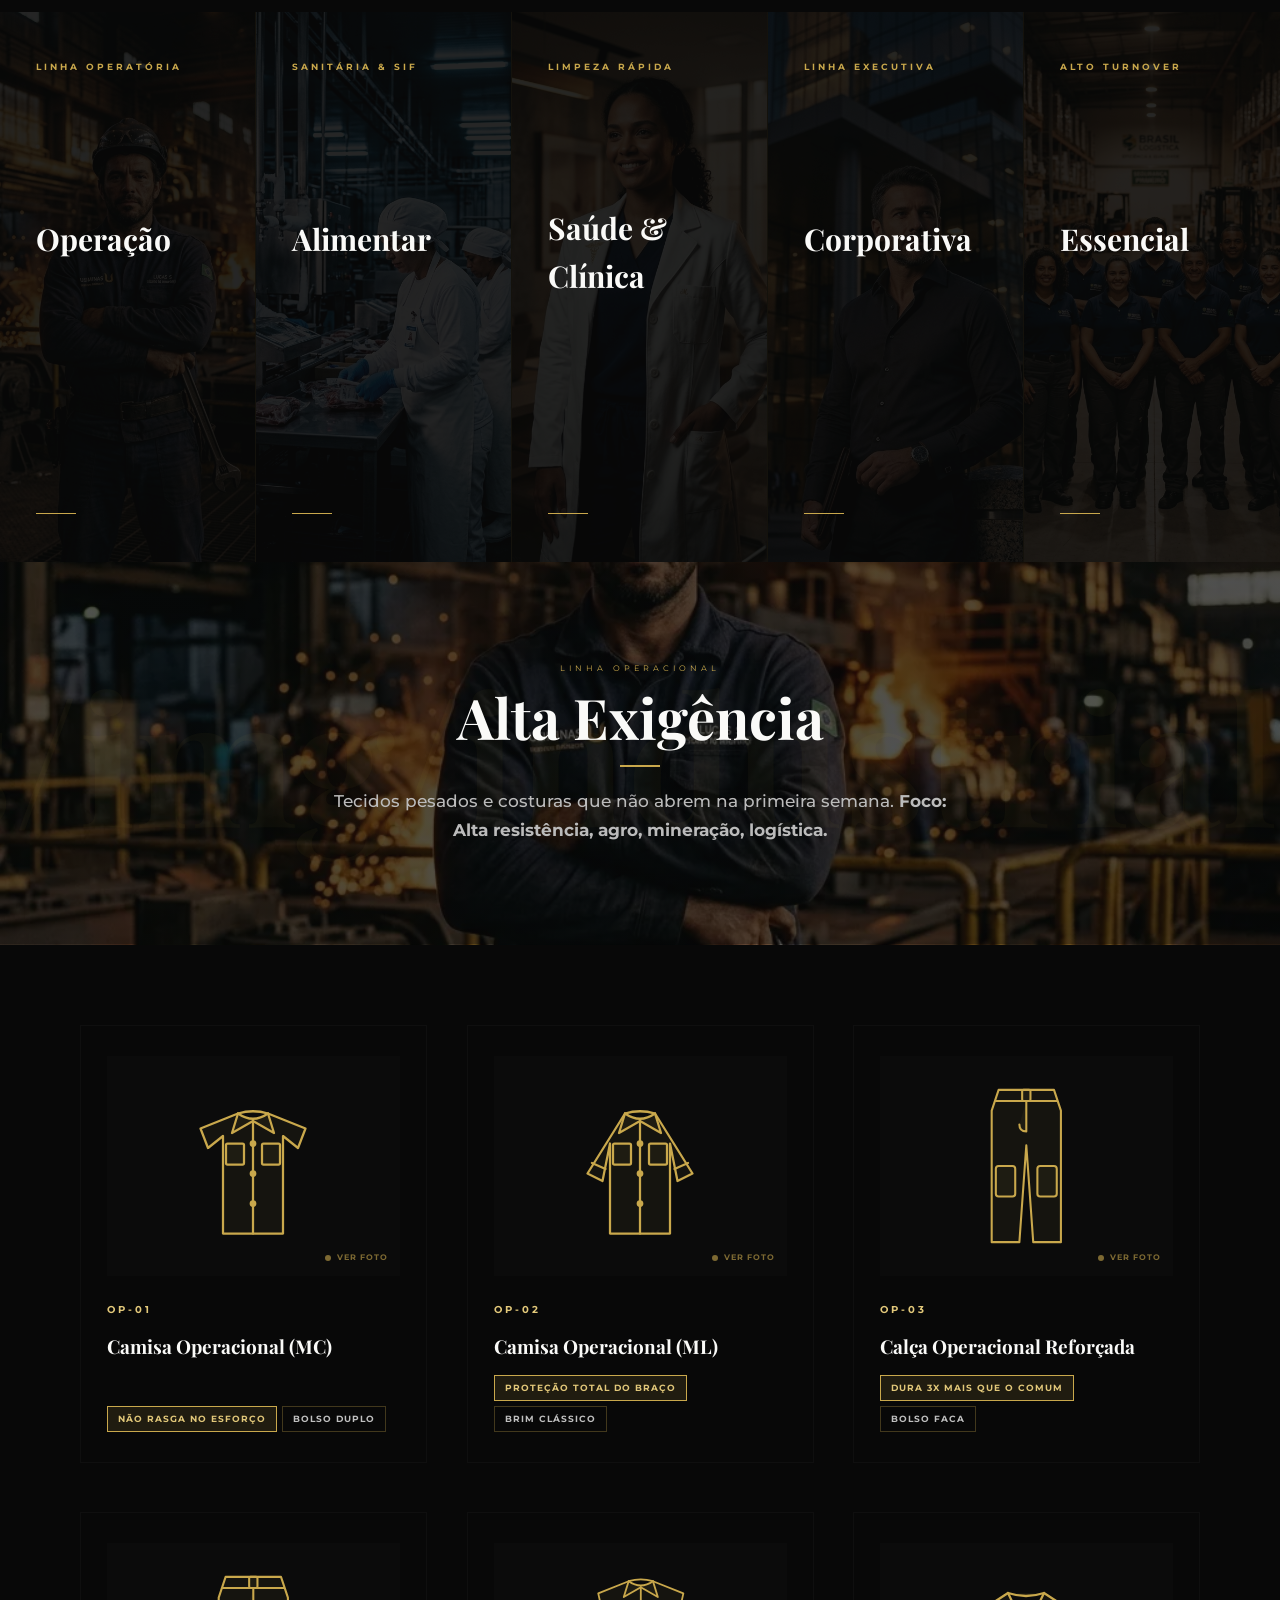
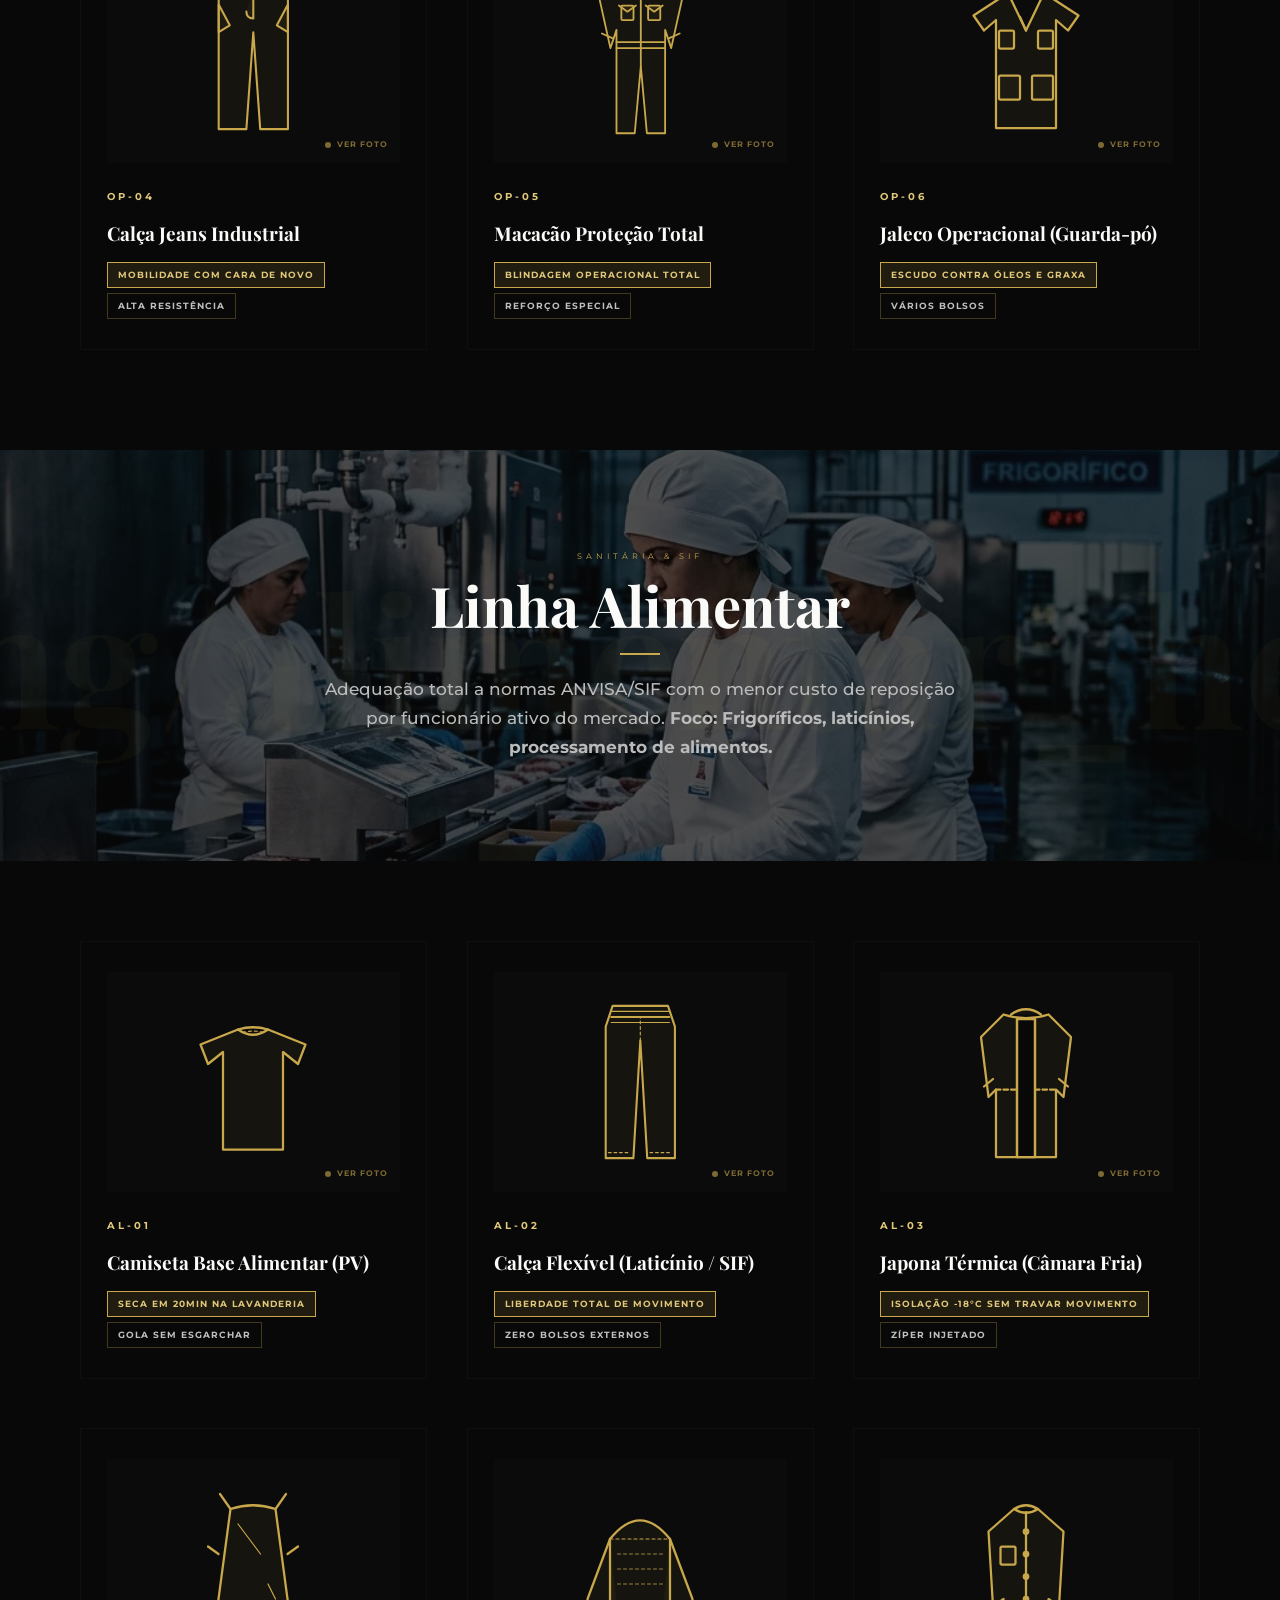
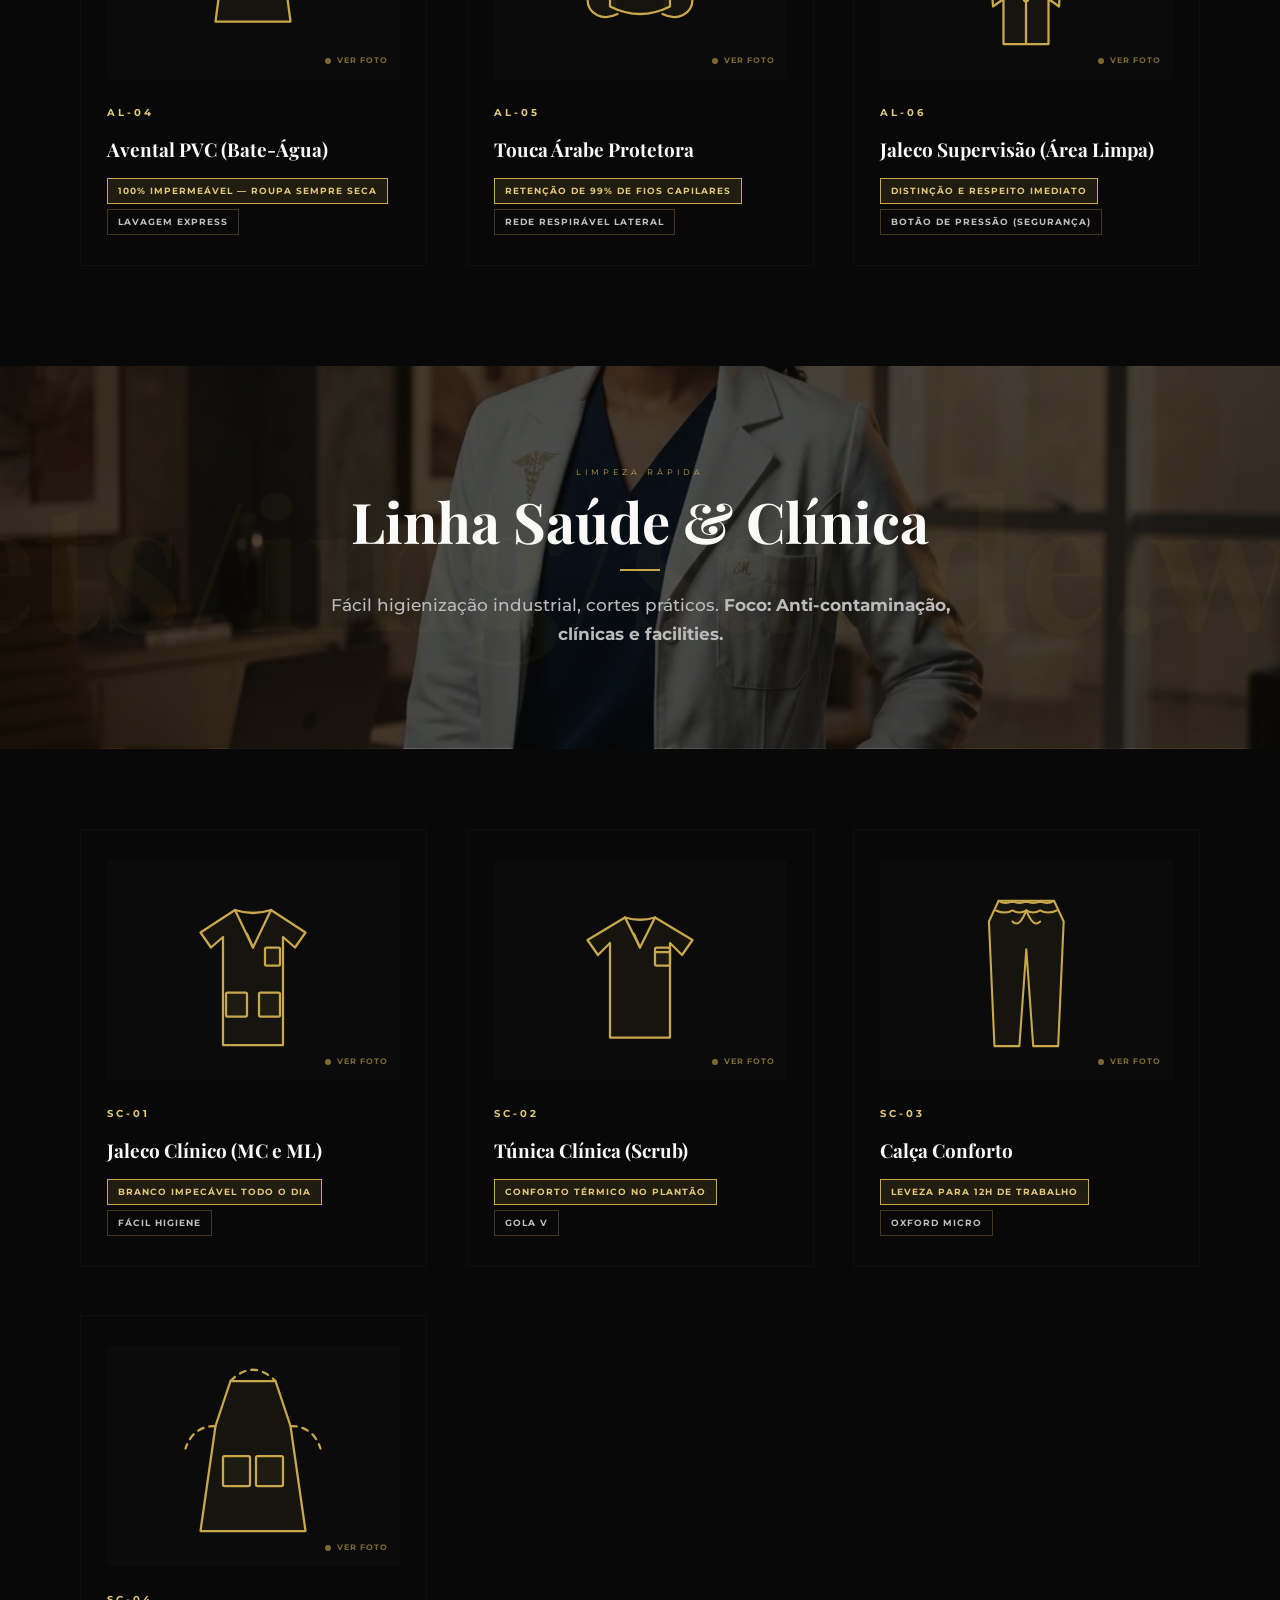
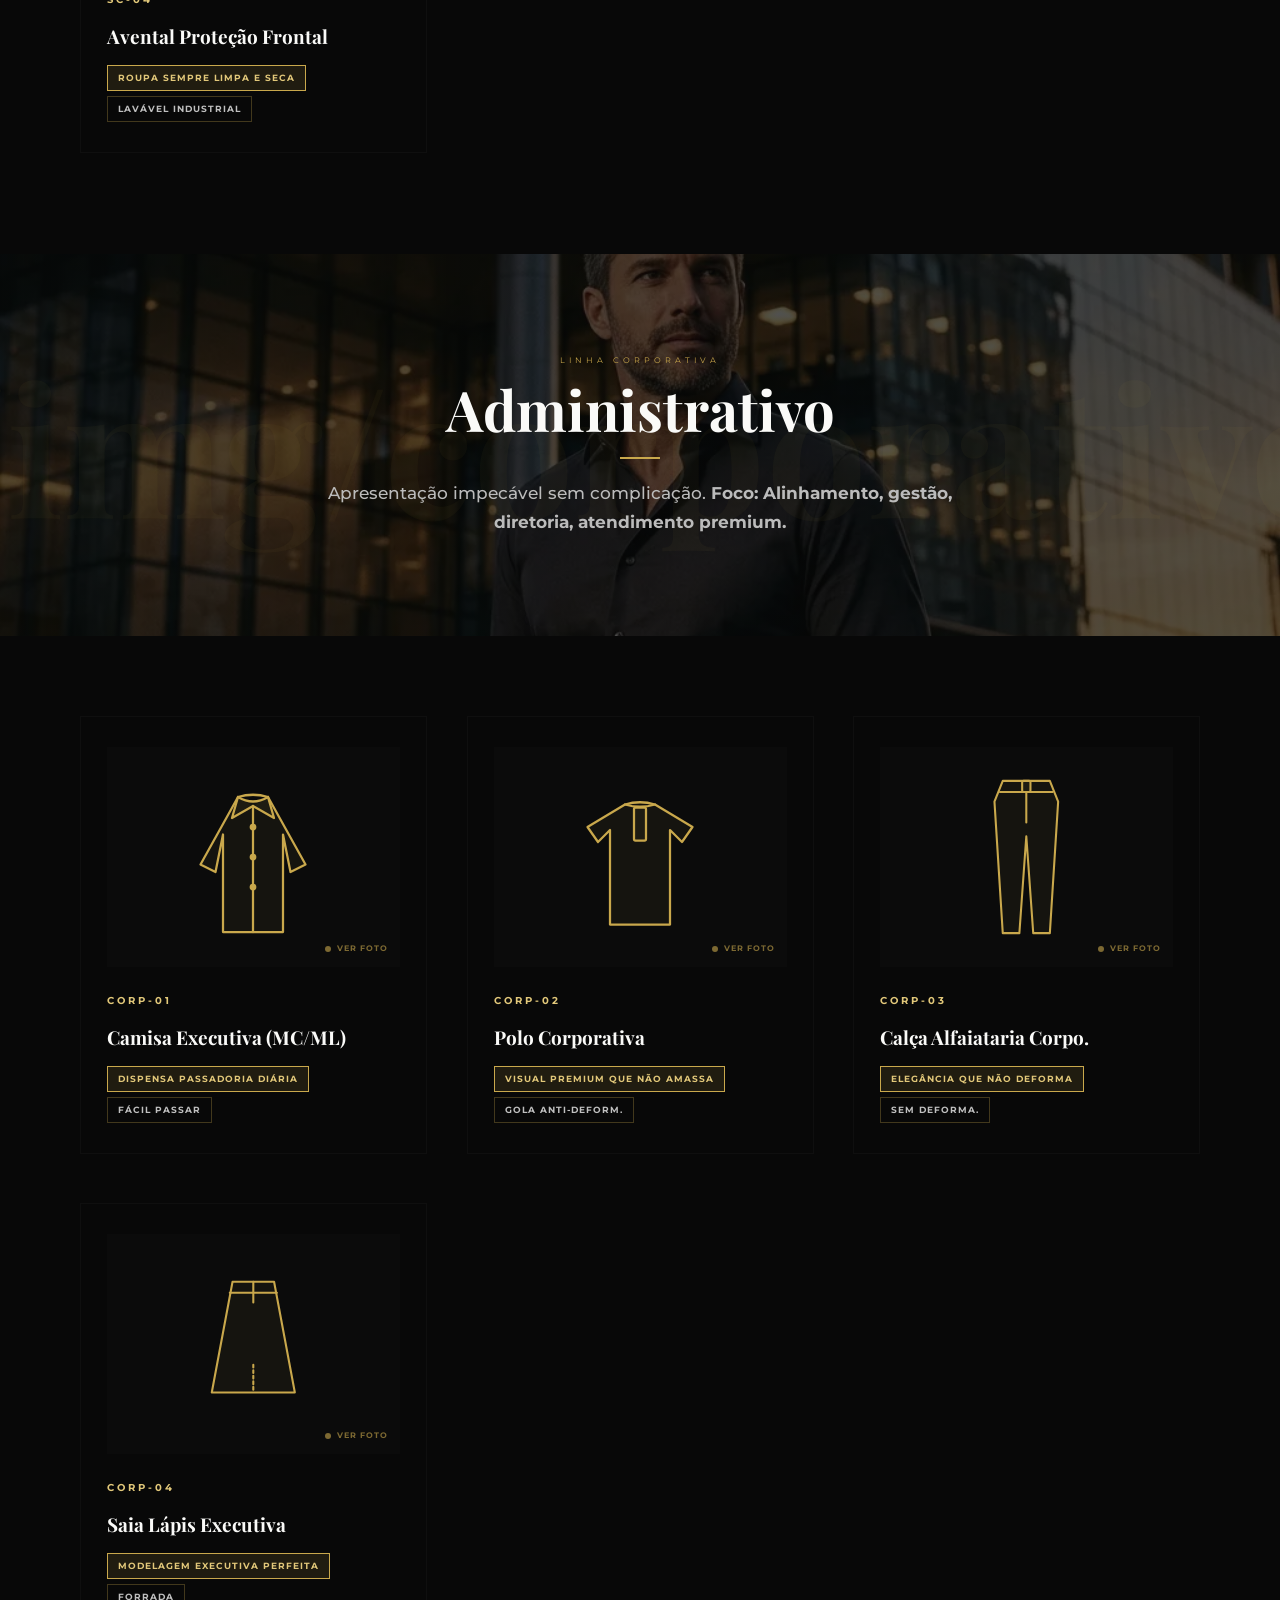
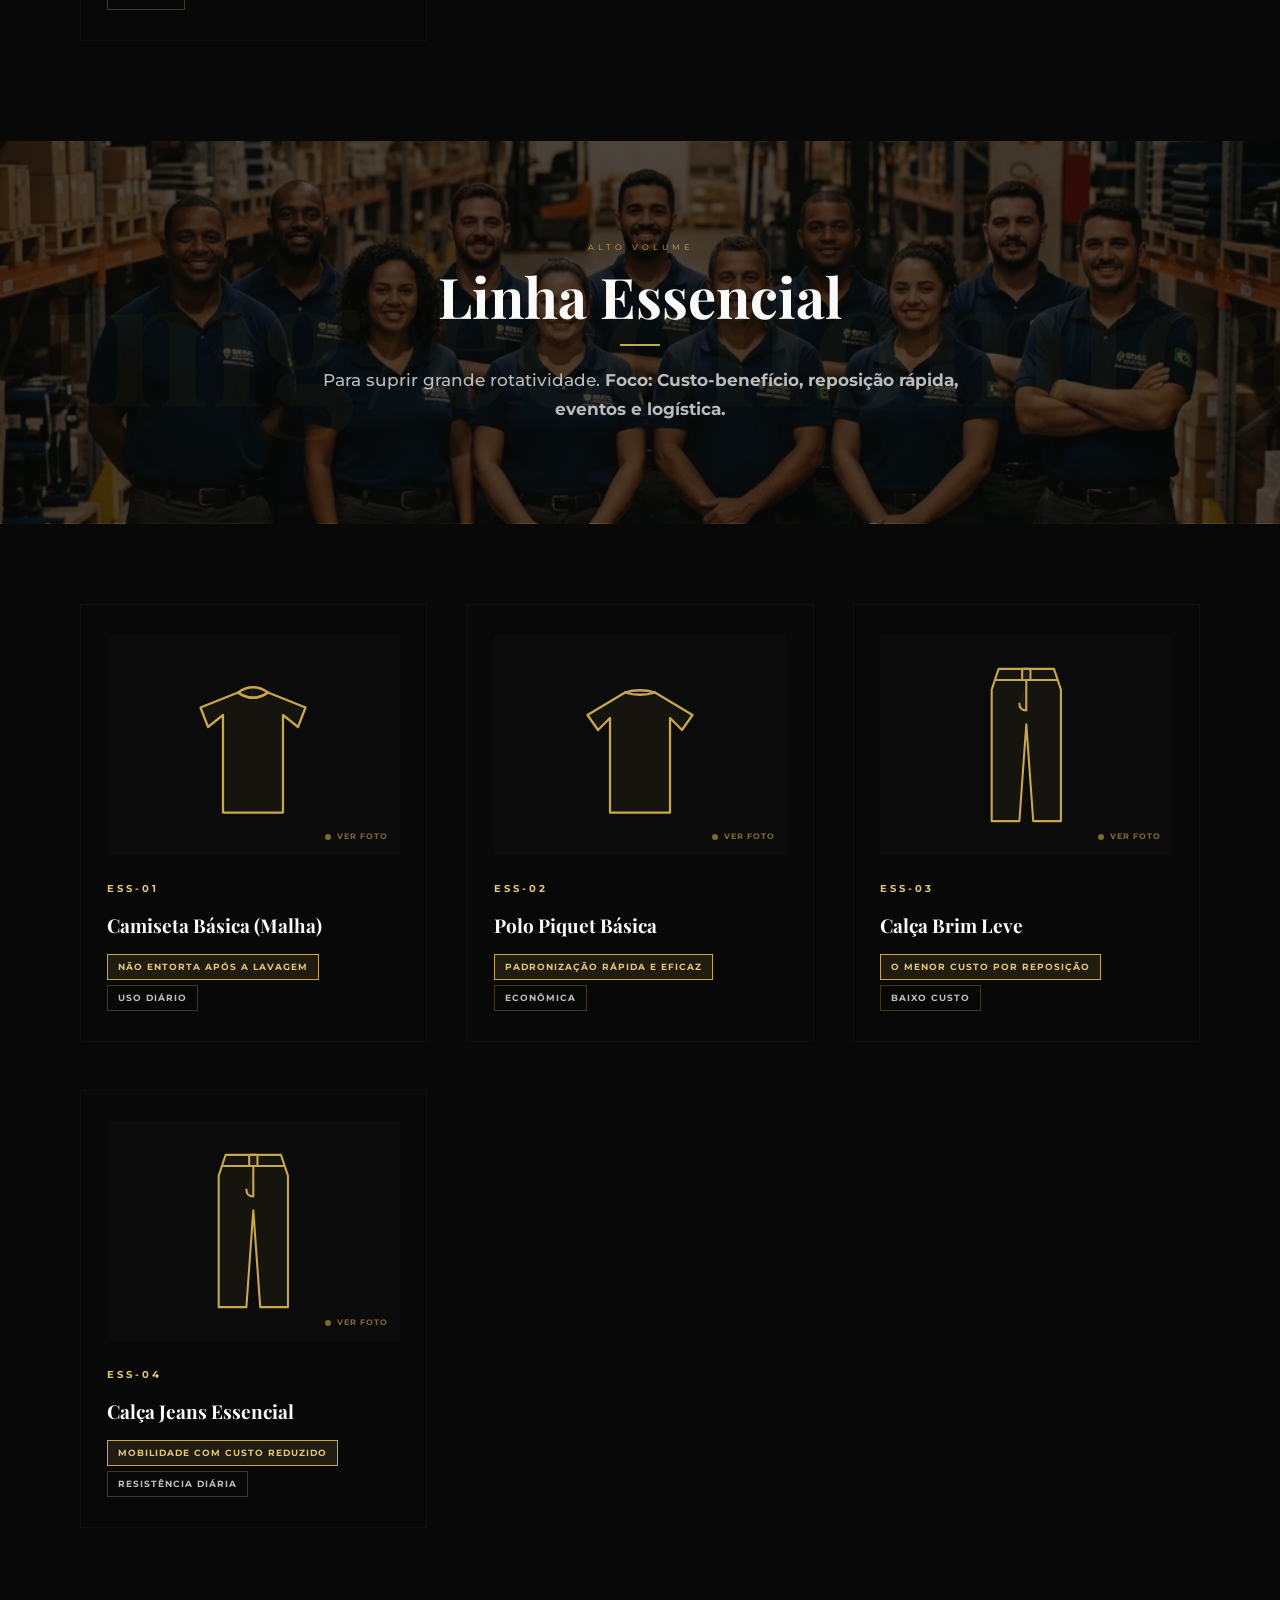
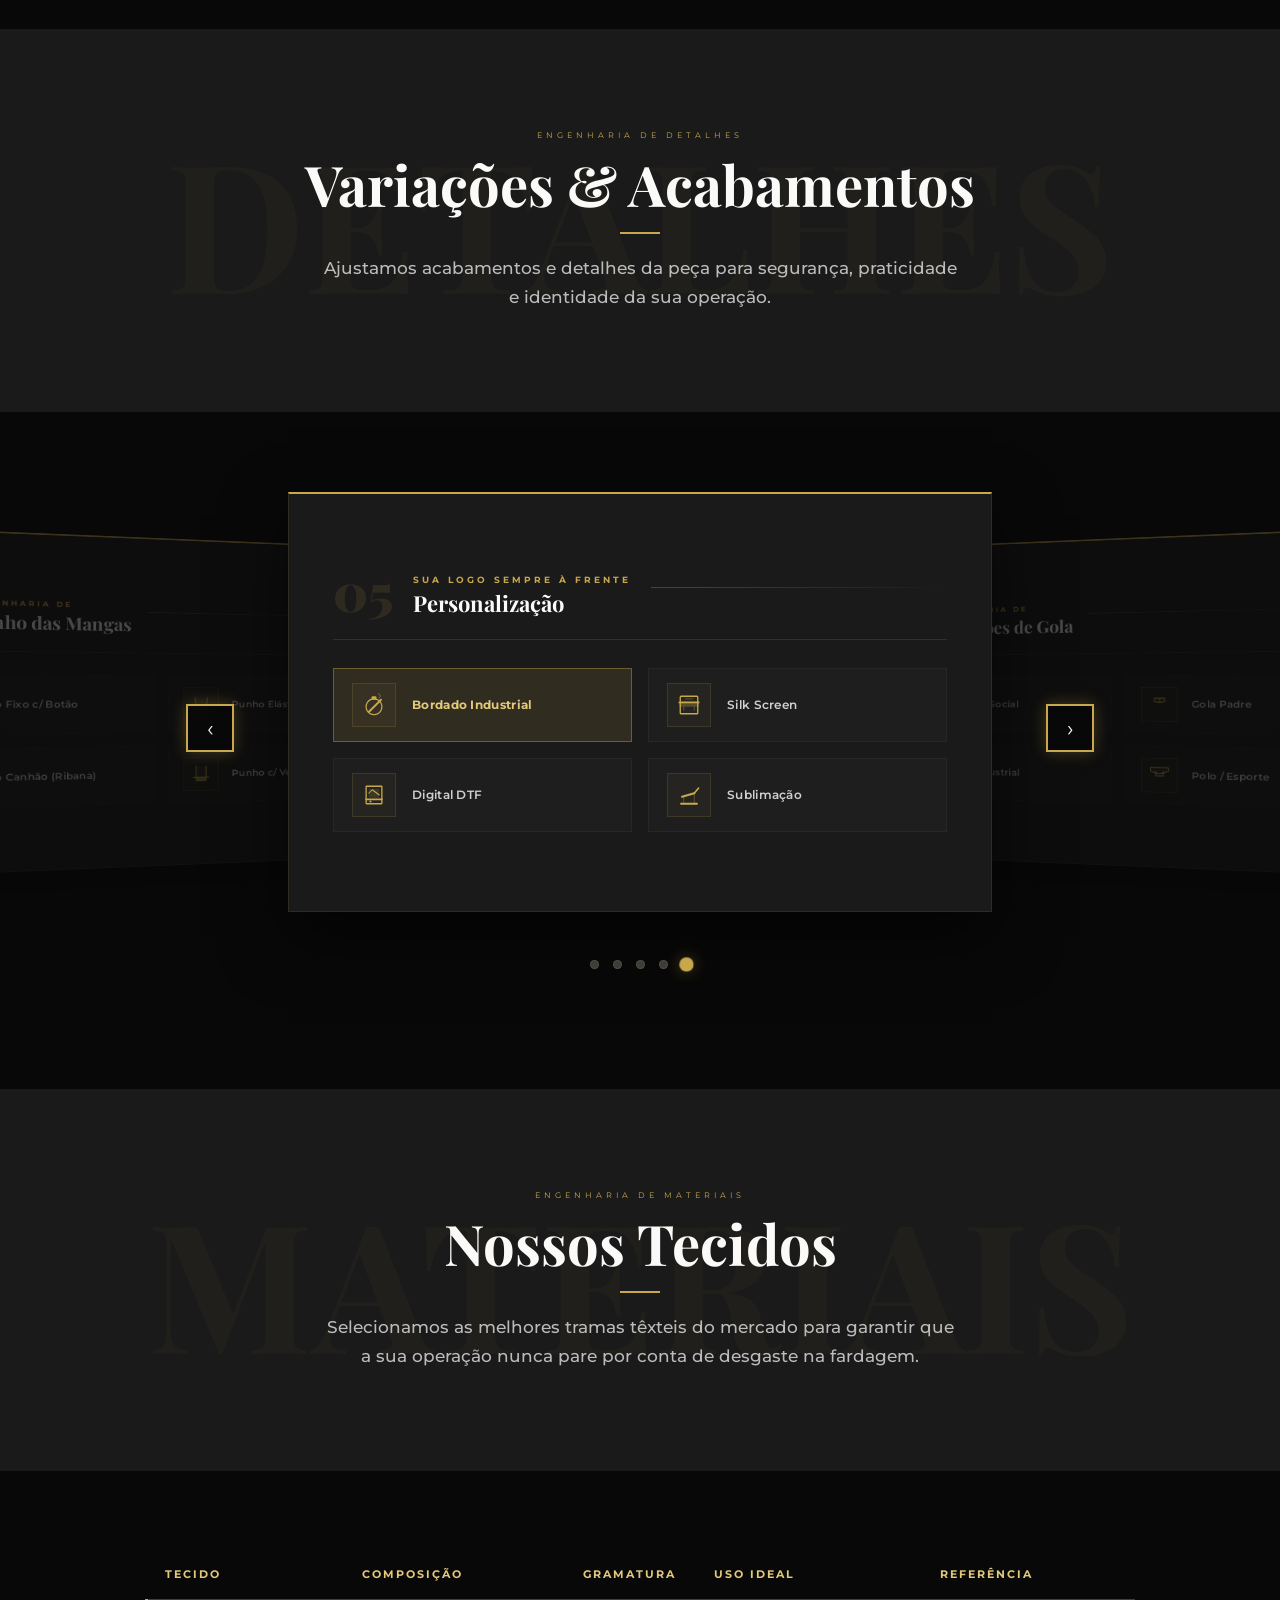
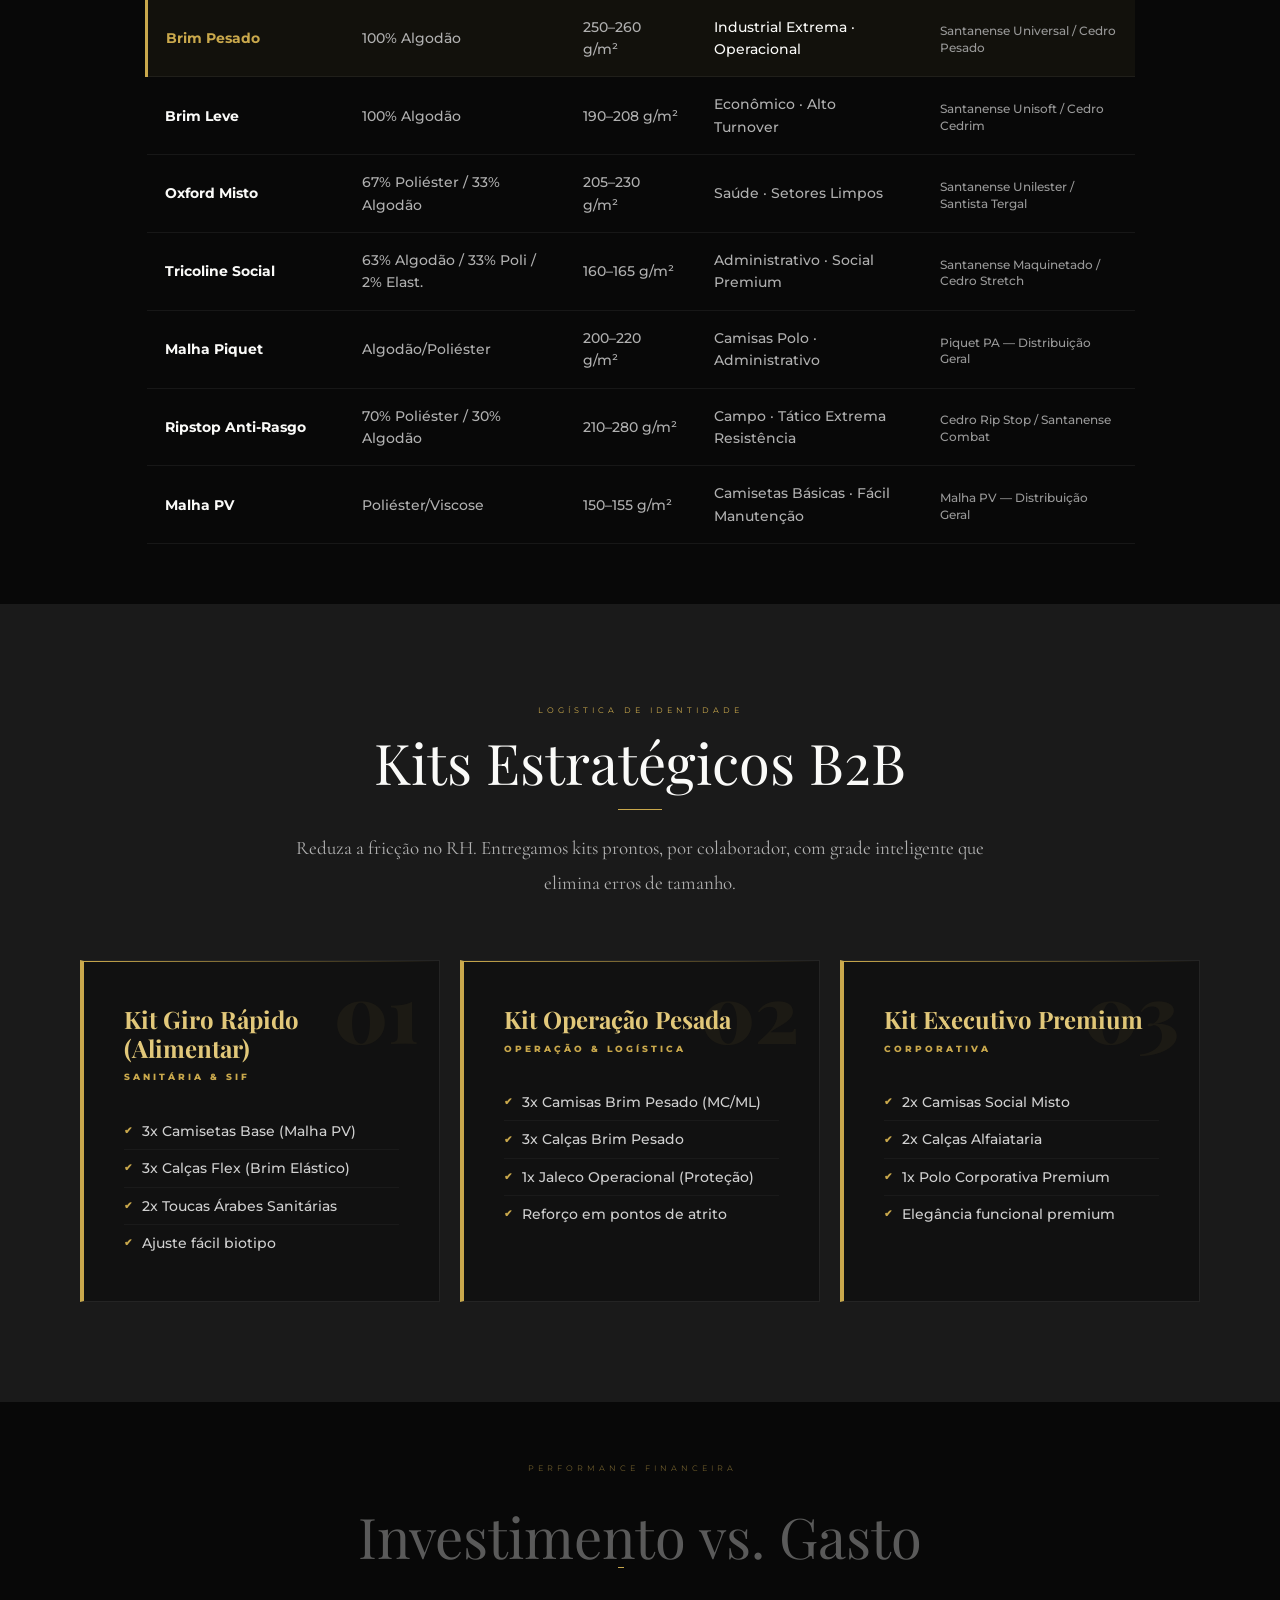
==== commit 356846b6: "feat(essencial): rename Calça Brim and add Calça Jeans Essencial" ====
--- a/src/index.html
+++ b/src/index.html
@@ -1064,10 +1064,31 @@
           <div class="hover-hint">Ver Foto</div>
         </div>
         <div class="product-code">ESS-03</div>
-        <div class="product-name">Calça Denim/Brim Leve</div>
+        <div class="product-name">Calça Brim Leve</div>
         <div class="product-tags">
           <span class="ptag highlight">O menor custo por reposição</span>
           <span class="ptag">Baixo Custo</span>
+        </div>
+      </div>
+
+      <div class="product-card">
+        <div class="product-illus">
+          <svg viewBox="0 0 90 130" xmlns="http://www.w3.org/2000/svg" fill="rgba(201,168,76,0.05)" stroke="#C9A84C"
+            stroke-width="1.5" stroke-linecap="round" stroke-linejoin="round">
+            <path d="M25 10 L65 10 L70 25 L70 120 L50 120 L45 50 L40 120 L20 120 L20 25 Z" />
+            <line x1="23" y1="18" x2="67" y2="18" />
+            <rect x="42" y="10" width="6" height="8" rx="1" />
+            <path d="M45 18 L45 40 Q40 40 40 35" />
+          </svg>
+          <div class="product-photo"><img src="assets/img/calca_jeans_essencial.jpeg" alt="Calça Jeans Essencial" loading="lazy"
+              decoding="async" width="300" height="300"></div>
+          <div class="hover-hint">Ver Foto</div>
+        </div>
+        <div class="product-code">ESS-04</div>
+        <div class="product-name">Calça Jeans Essencial</div>
+        <div class="product-tags">
+          <span class="ptag highlight">Mobilidade com custo reduzido</span>
+          <span class="ptag">Resistência Diária</span>
         </div>
       </div>
     </div>
@@ -2276,7 +2297,7 @@
   {
     "@context": "https://schema.org",
     "@type": "Product",
-    "name": "Calça Denim/Brim Leve",
+    "name": "Calça Brim Leve",
     "sku": "ESS-03",
     "description": "O menor custo por reposição. Baixo Custo.",
     "image": "https://www.botezini.com.br/img/cal%C3%A7a%20essencial.png",
@@ -2291,6 +2312,25 @@
       "seller": { "@type": "Organization", "name": "Botezini Confecções" },
       "eligibleCustomerType": "https://schema.org/Business"
     }
+  },
+  {
+    "@context": "https://schema.org",
+    "@type": "Product",
+    "name": "Calça Jeans Essencial",
+    "sku": "ESS-04",
+    "description": "Mobilidade com custo reduzido. Resistência Diária.",
+    "image": "https://www.botezini.com.br/assets/img/calca_jeans_essencial.jpeg",
+    "brand": { "@type": "Brand", "name": "Botezini" },
+    "manufacturer": { "@type": "Organization", "name": "Botezini Confecções" },
+    "category": "Uniformes Essenciais",
+    "offers": {
+      "@type": "Offer",
+      "price": "0",
+      "priceCurrency": "BRL",
+      "availability": "https://schema.org/InStock",
+      "seller": { "@type": "Organization", "name": "Botezini Confecções" },
+      "eligibleCustomerType": "https://schema.org/Business"
+    }
   }
 ]
 </script>
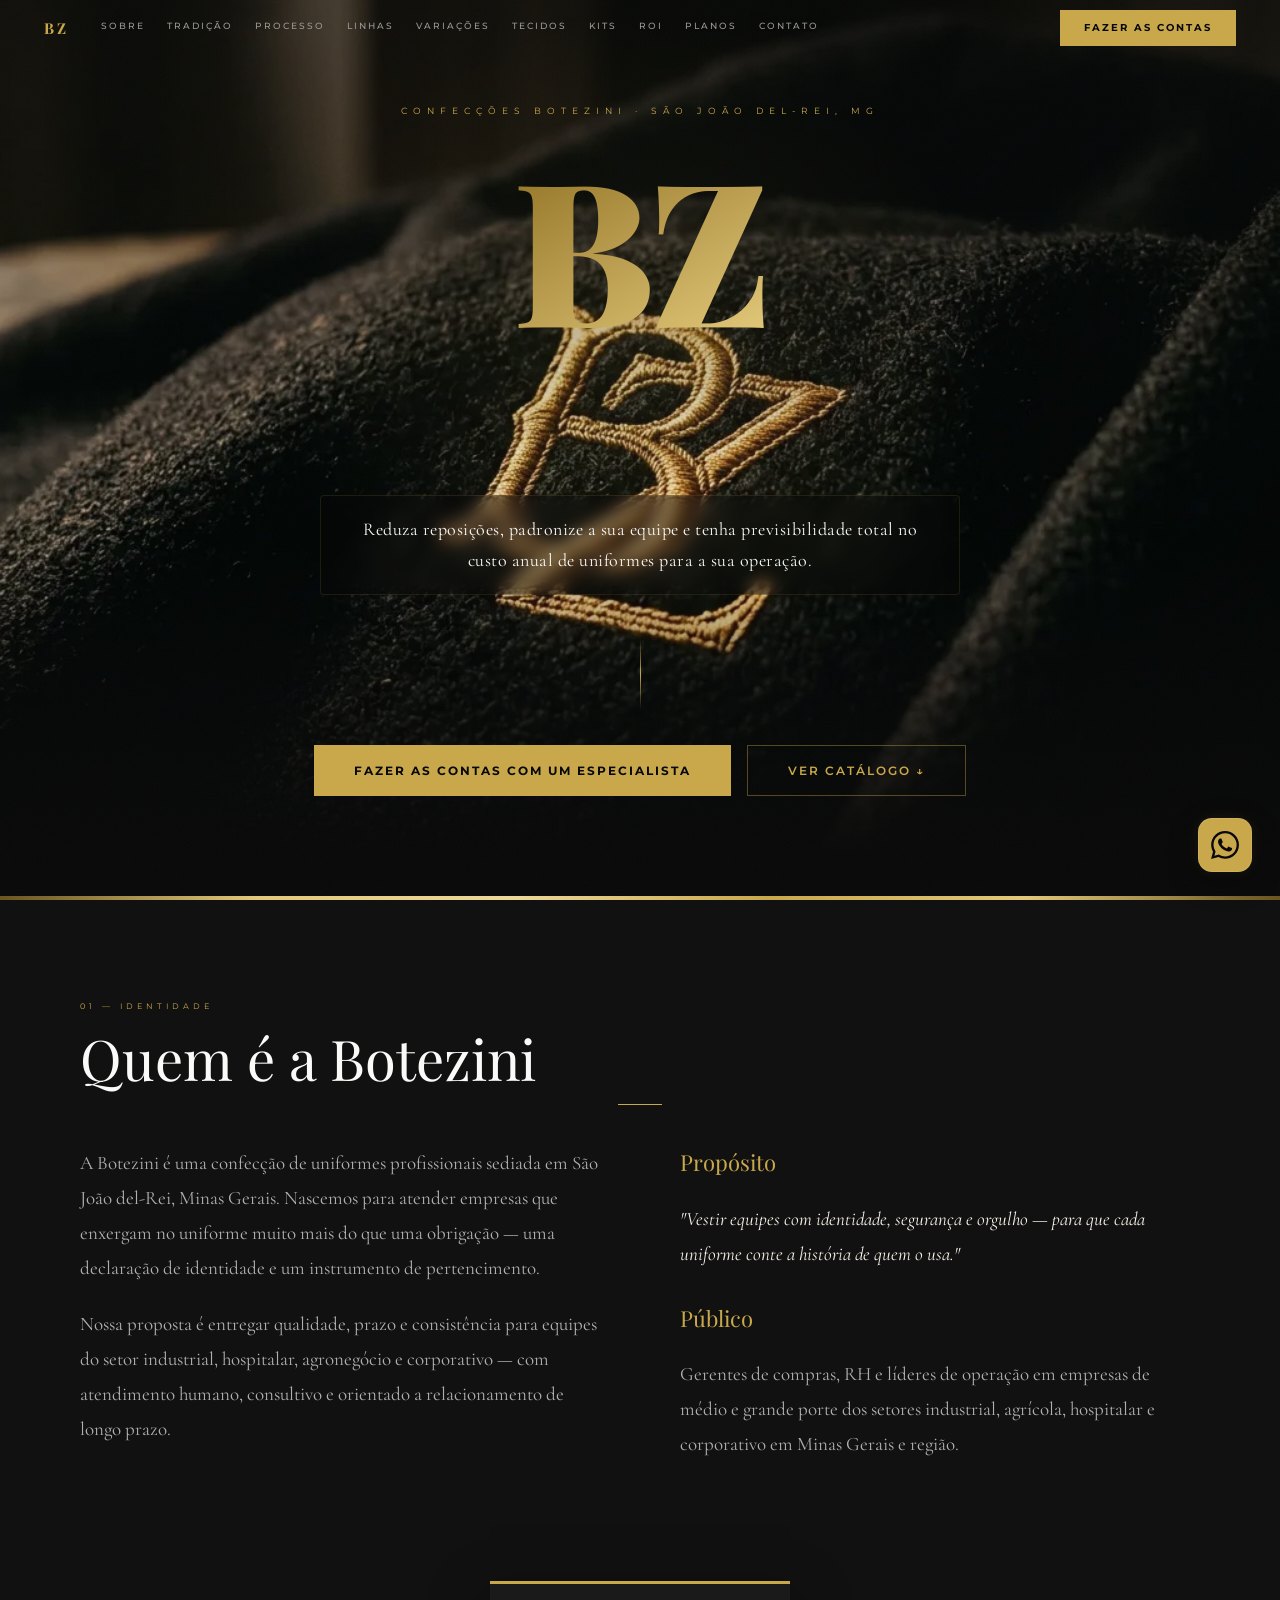
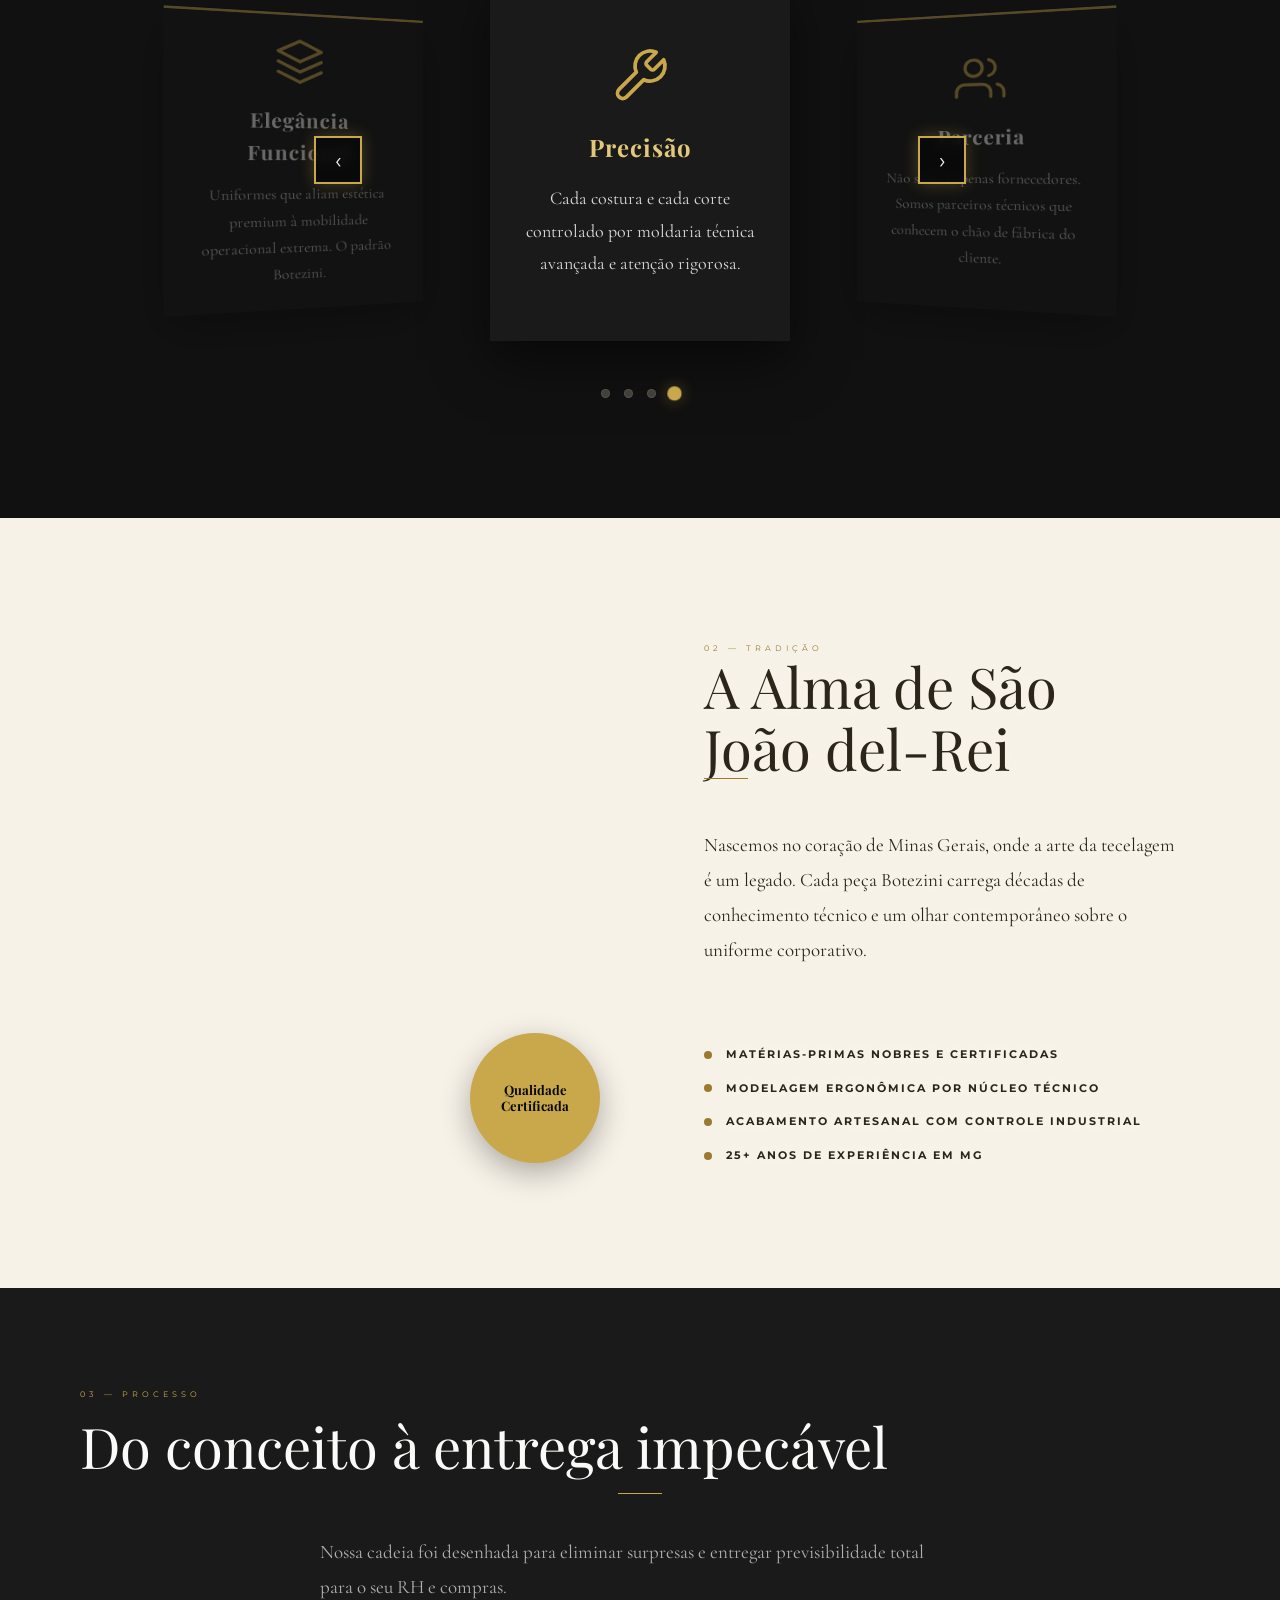
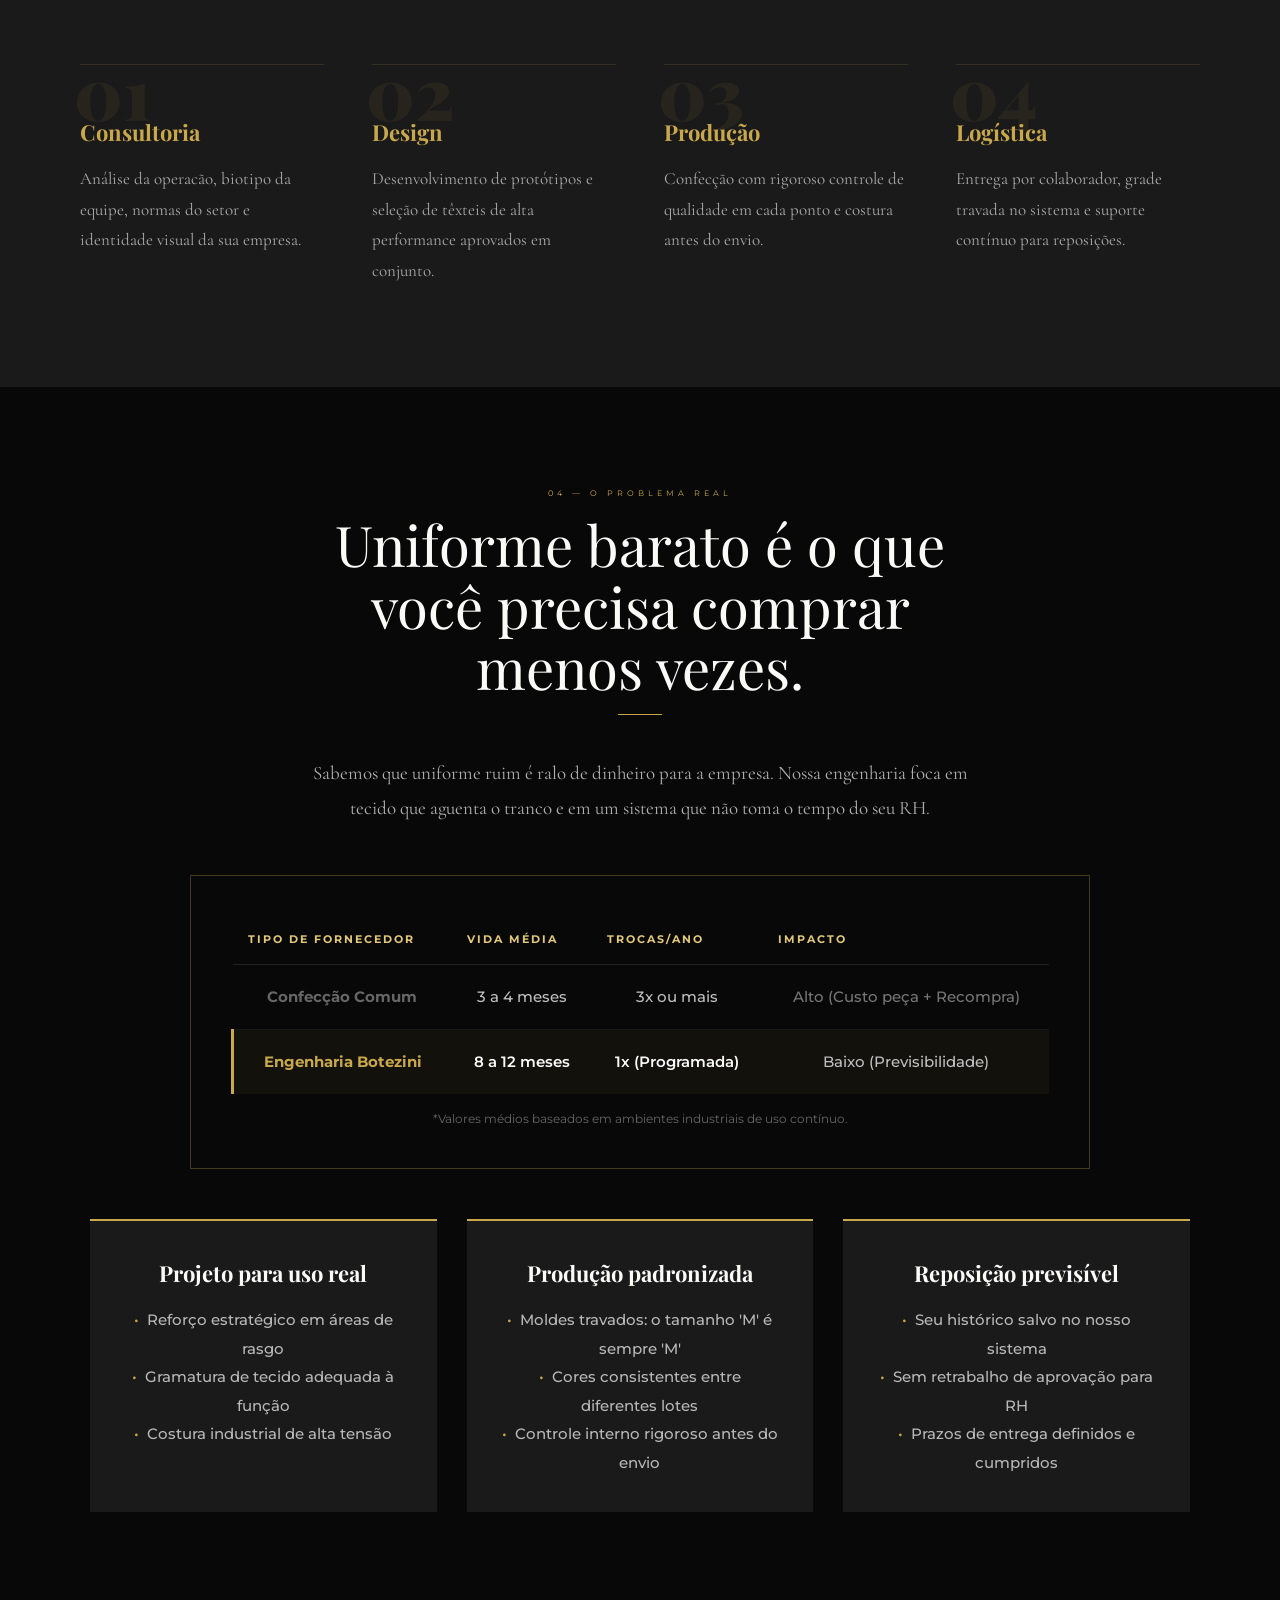
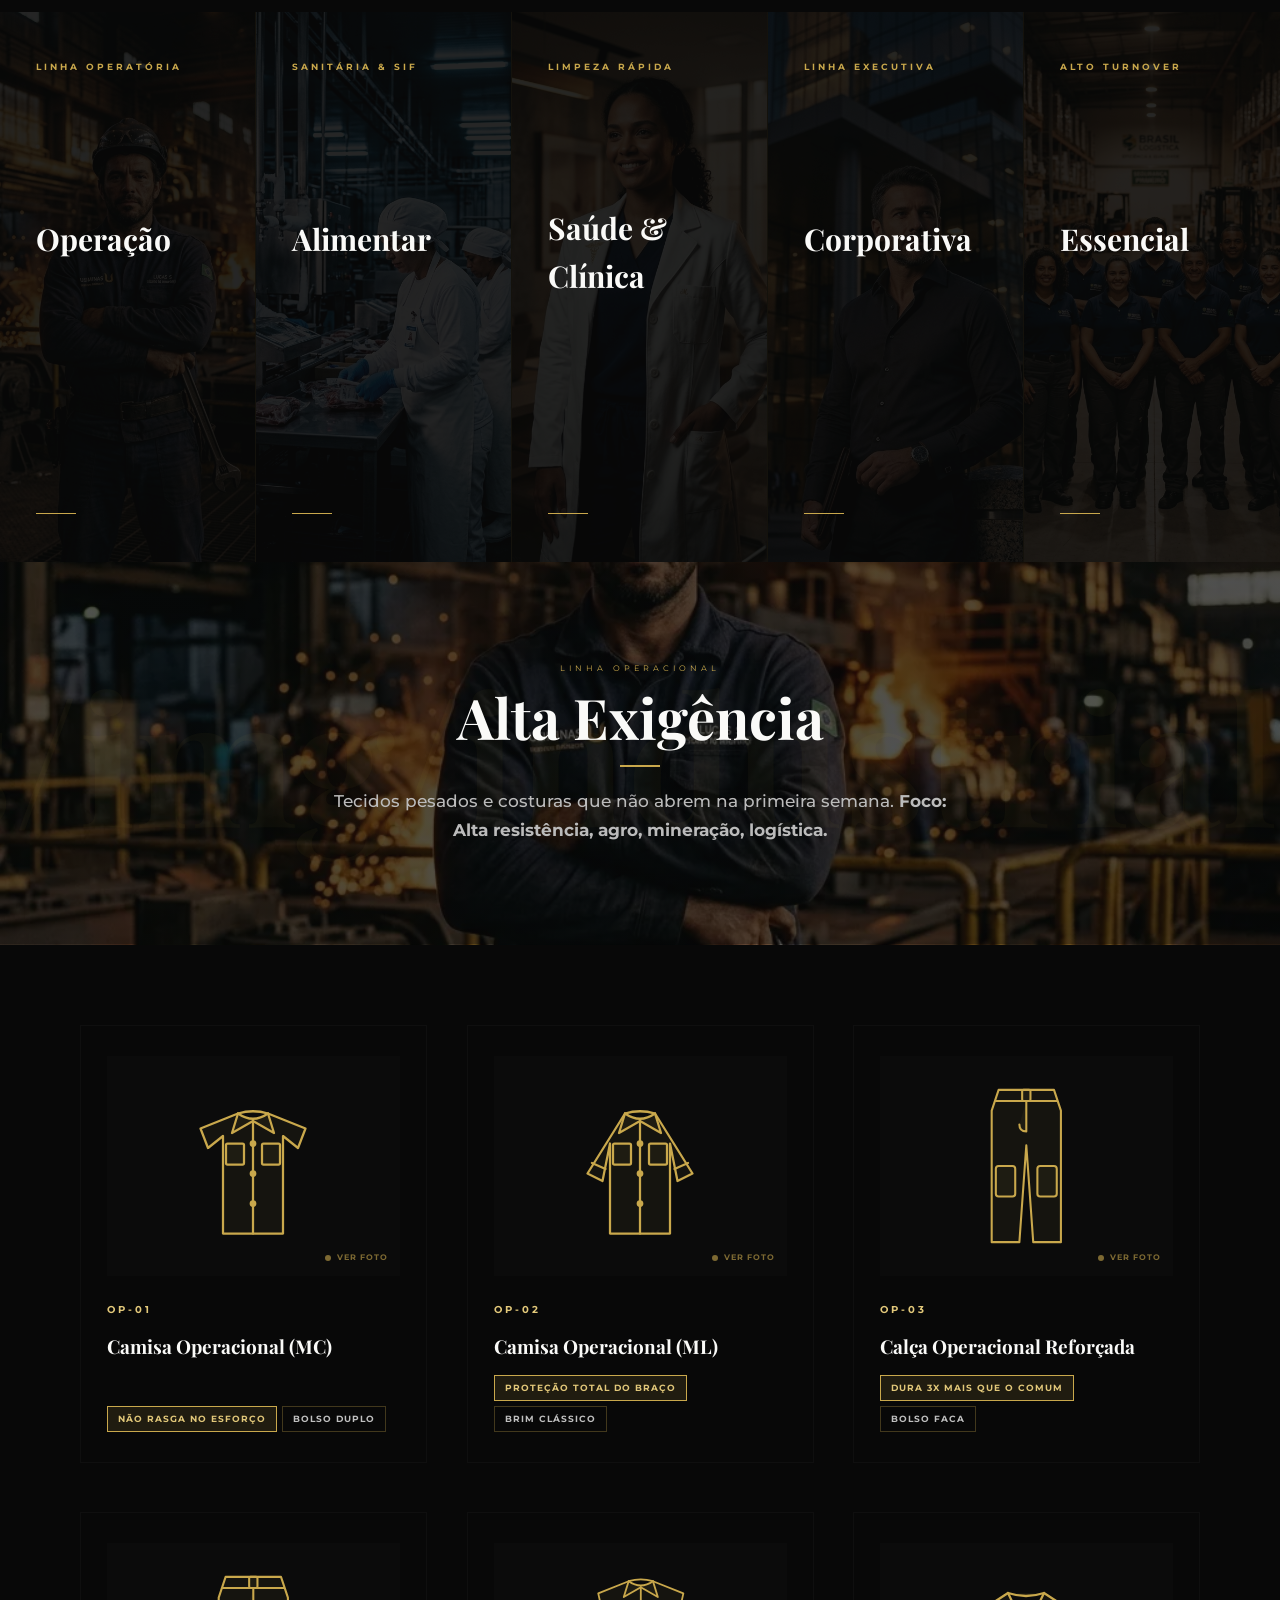
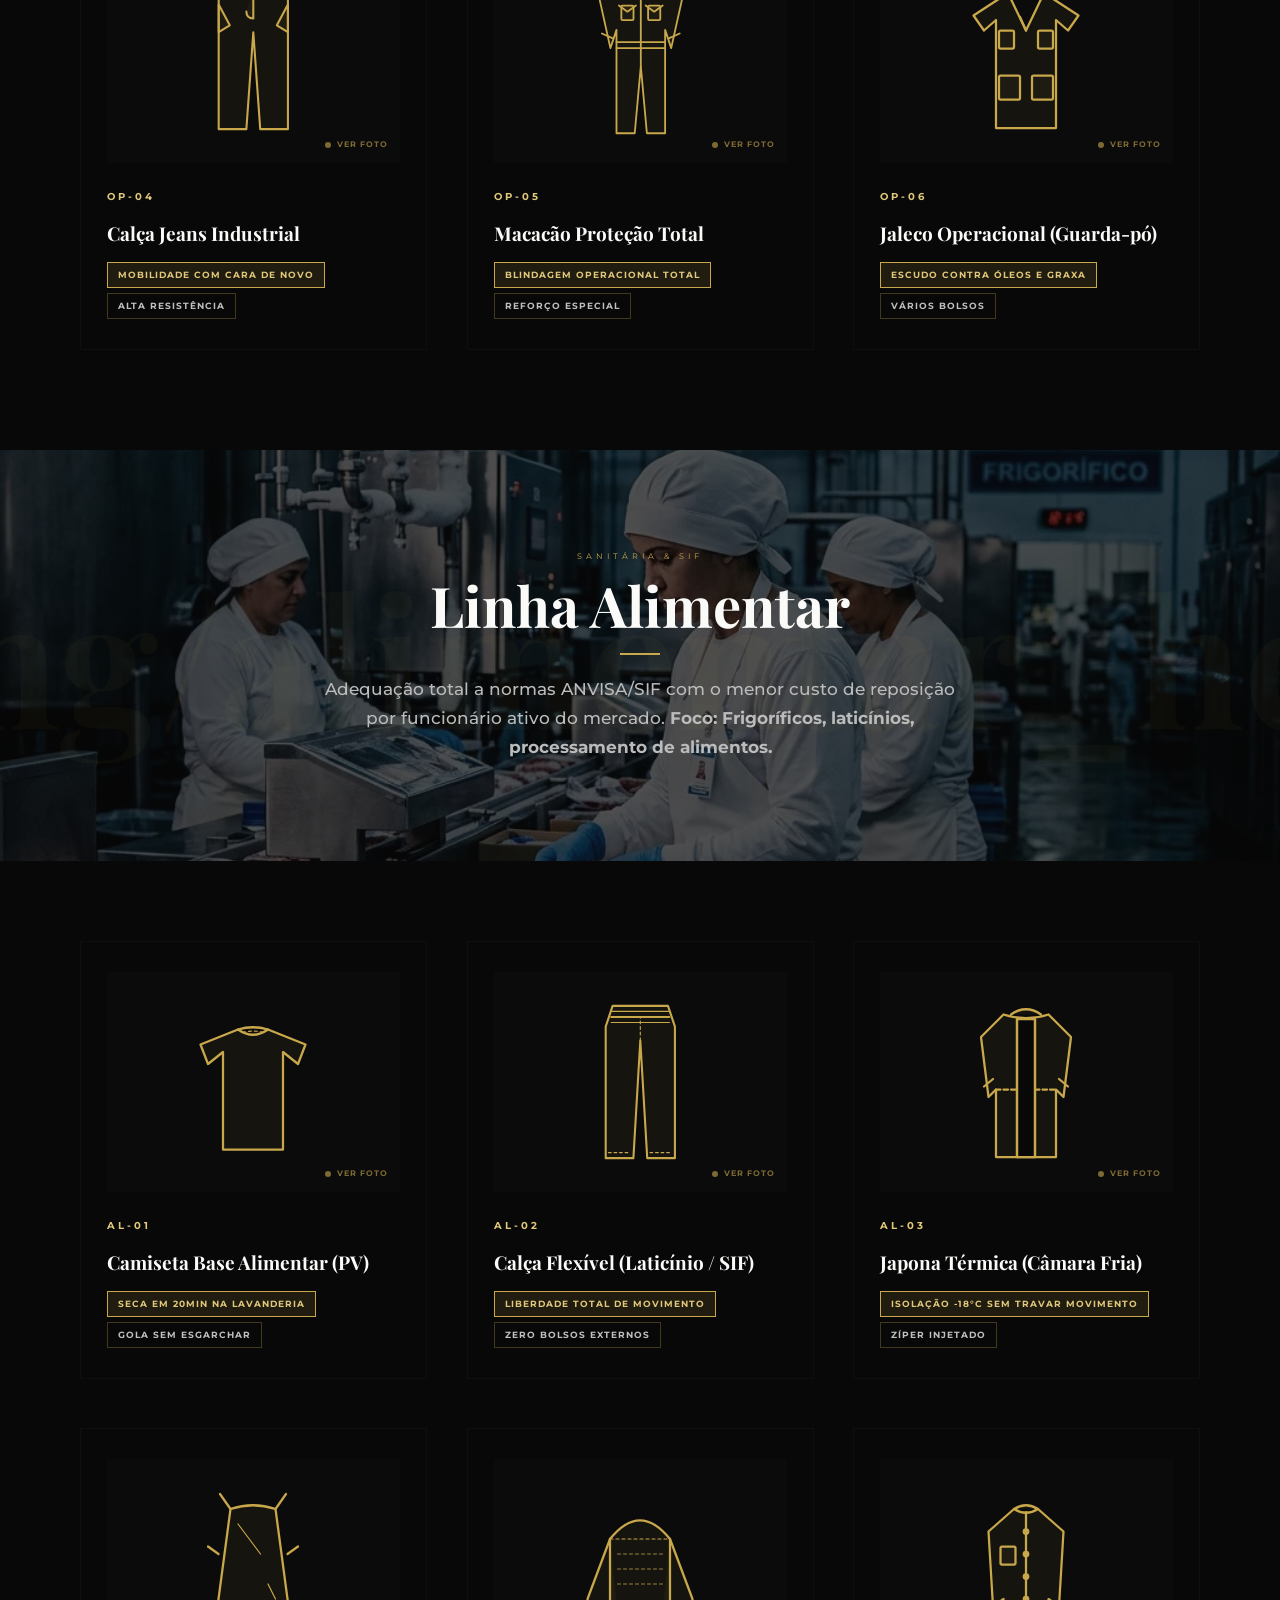
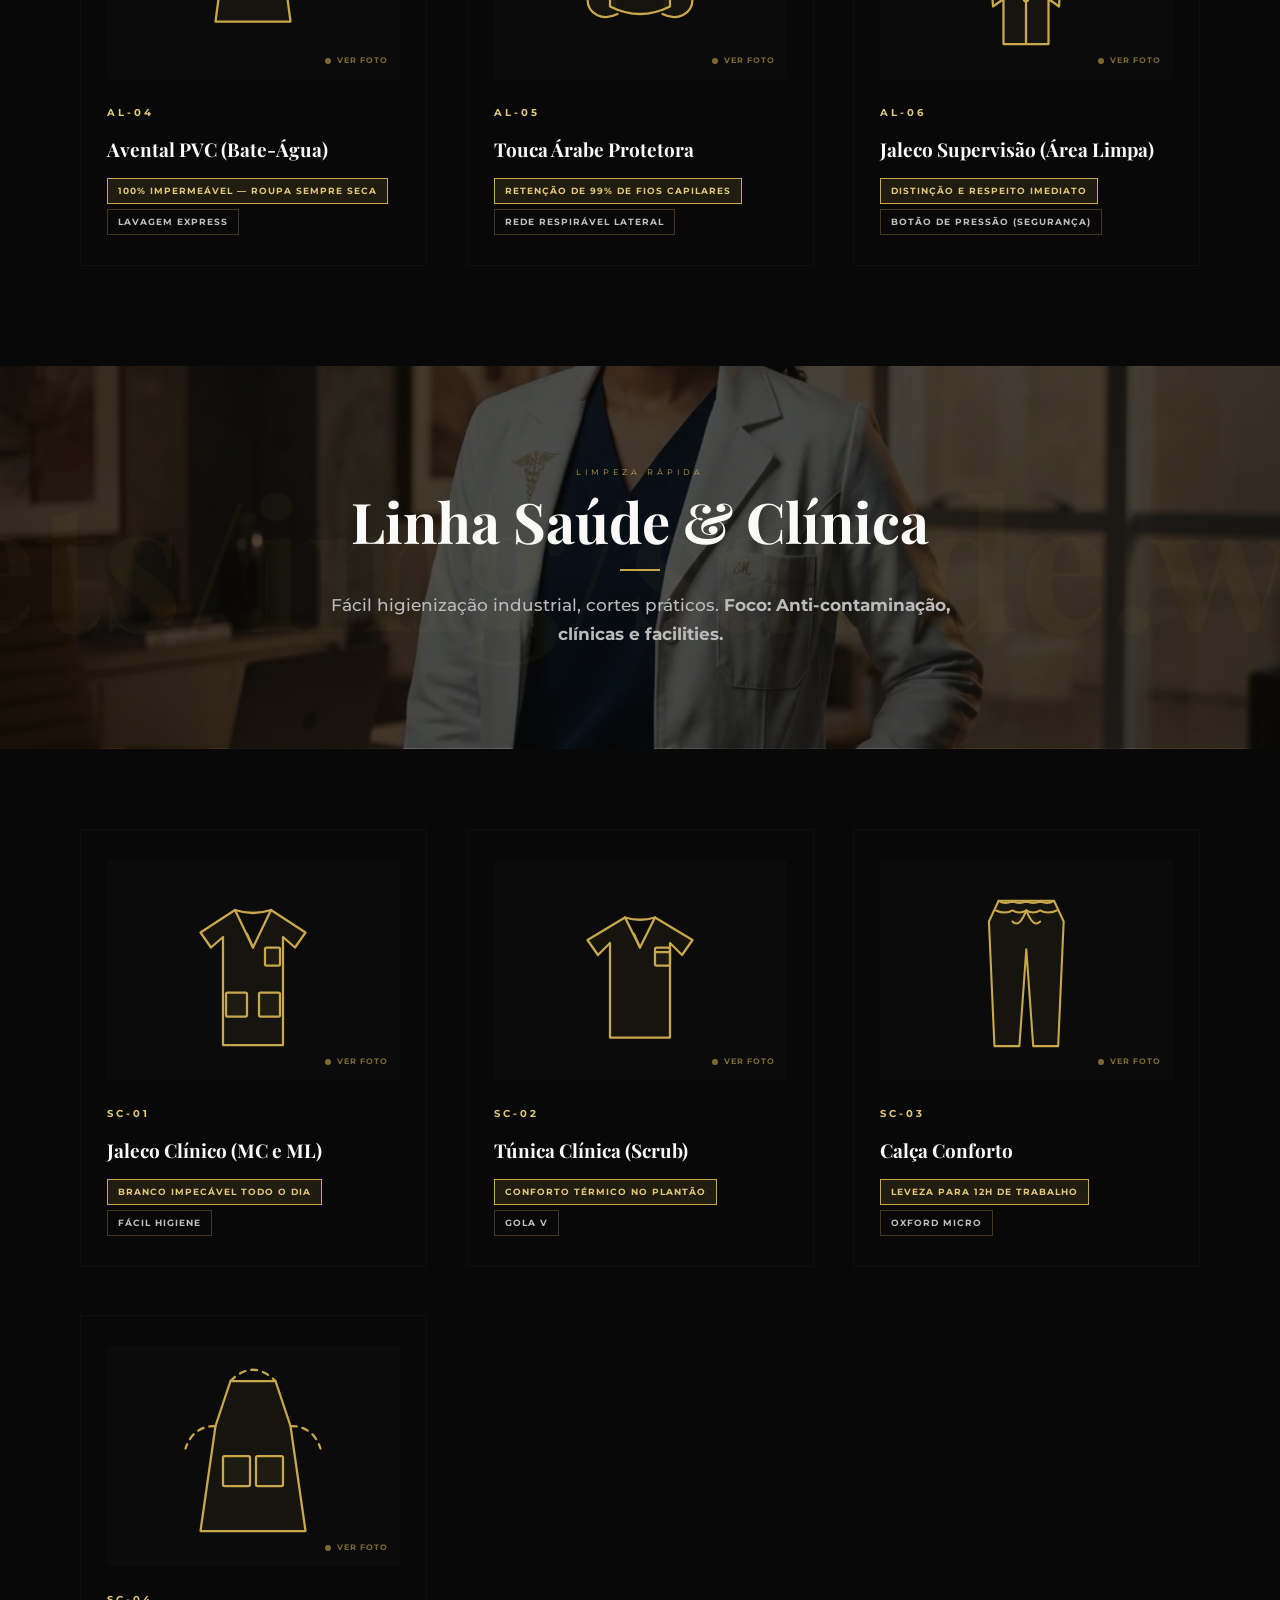
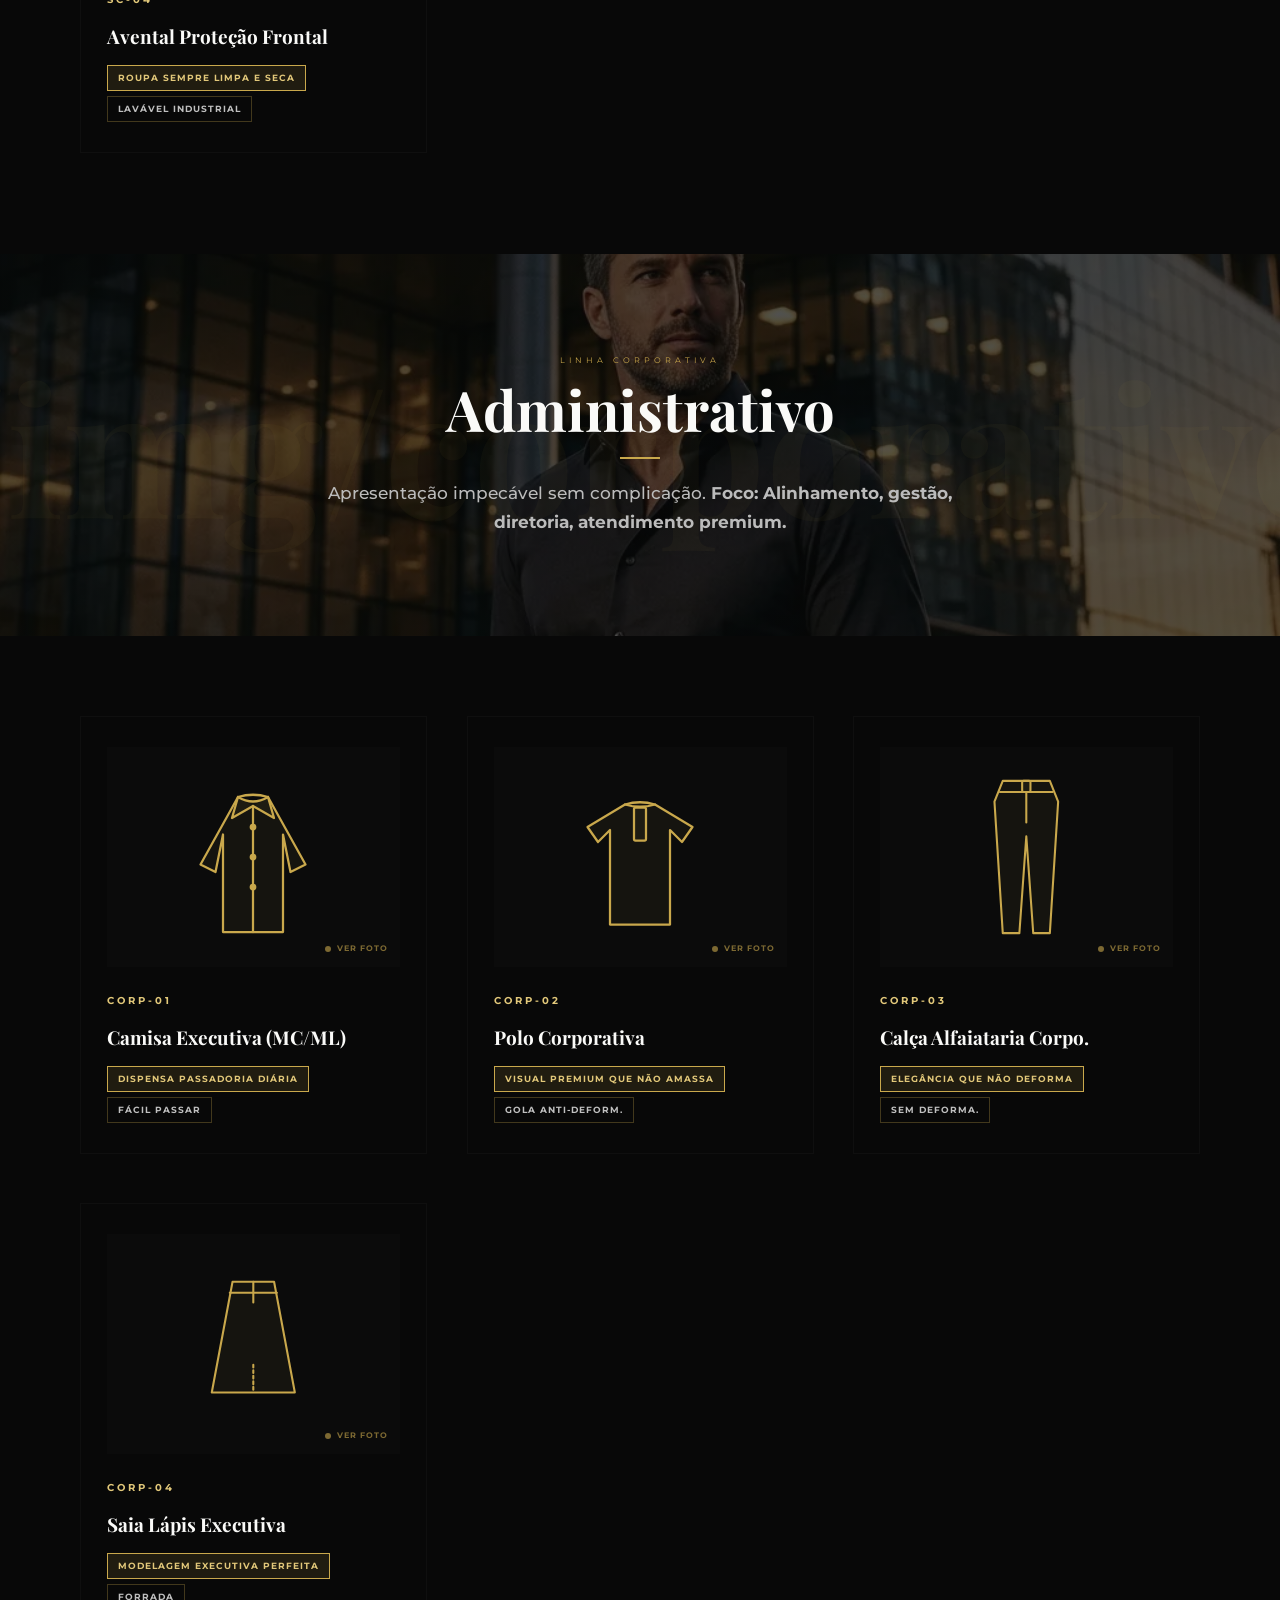
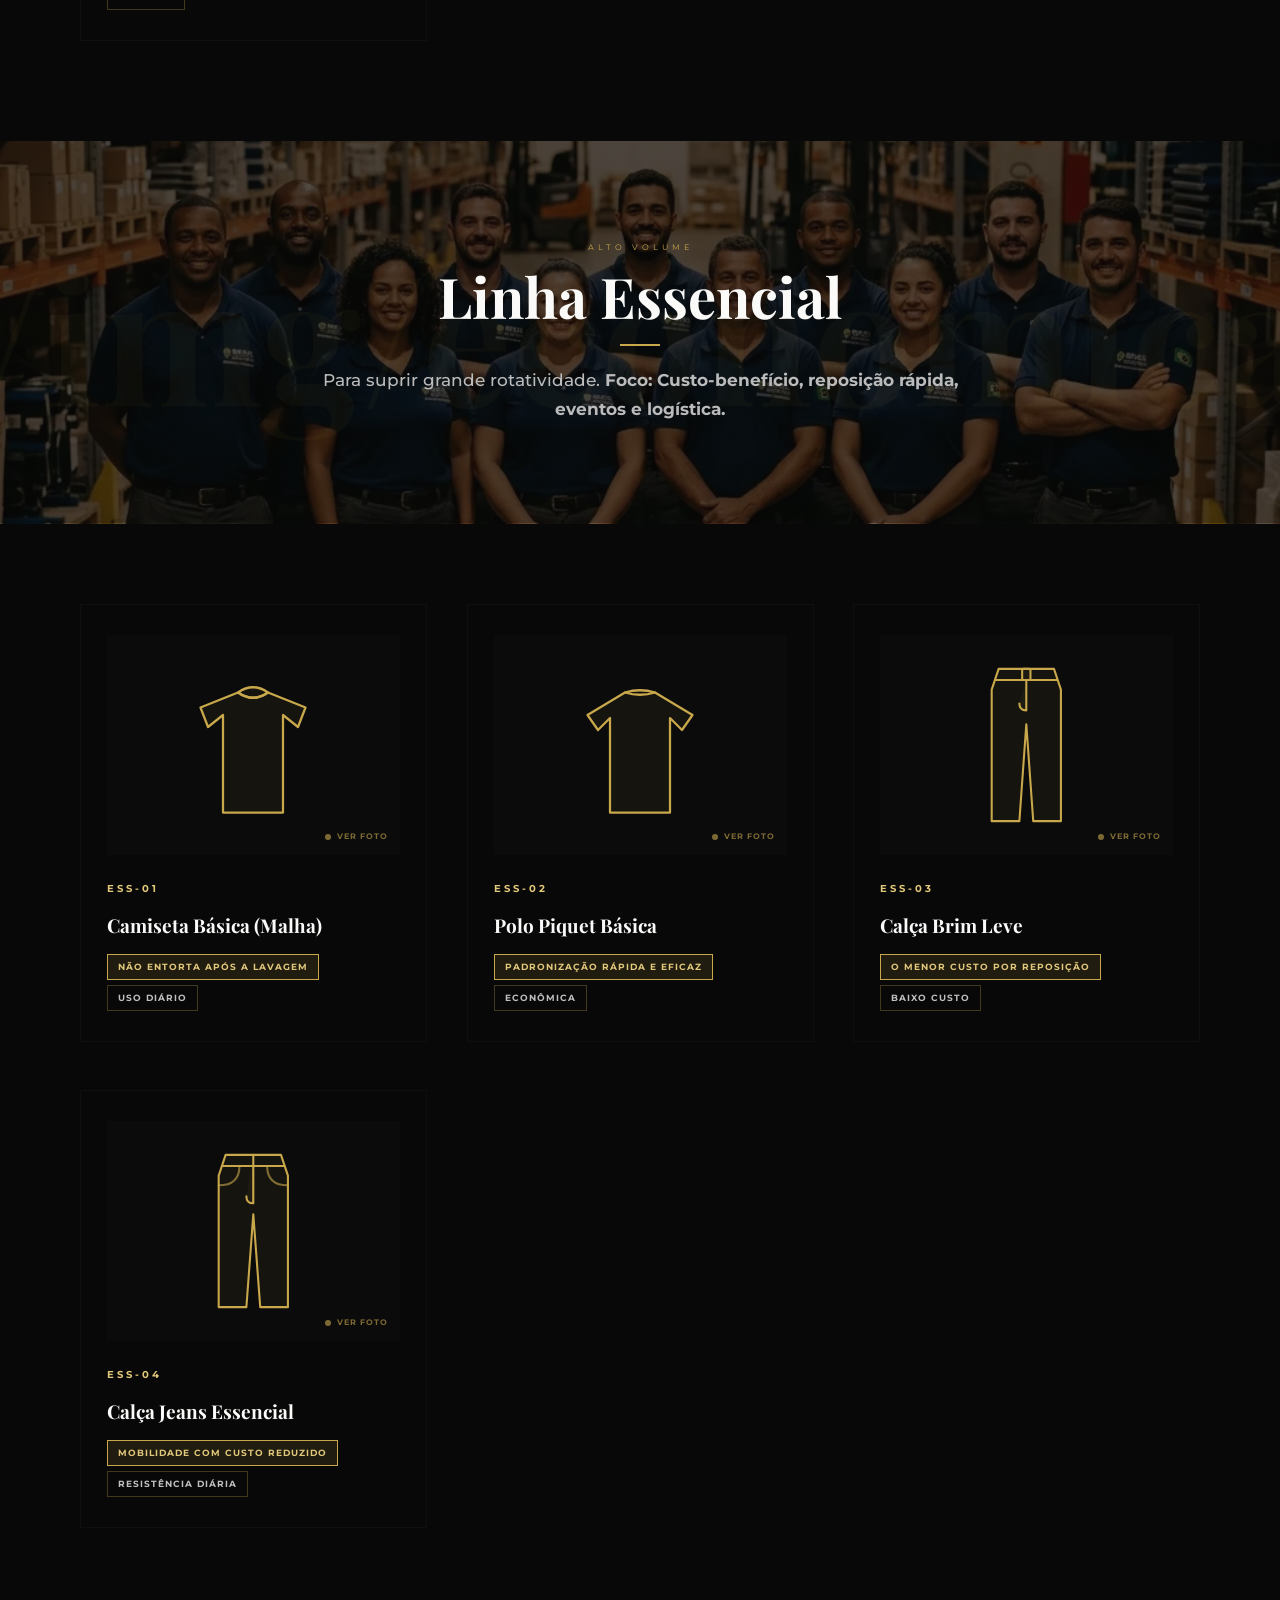
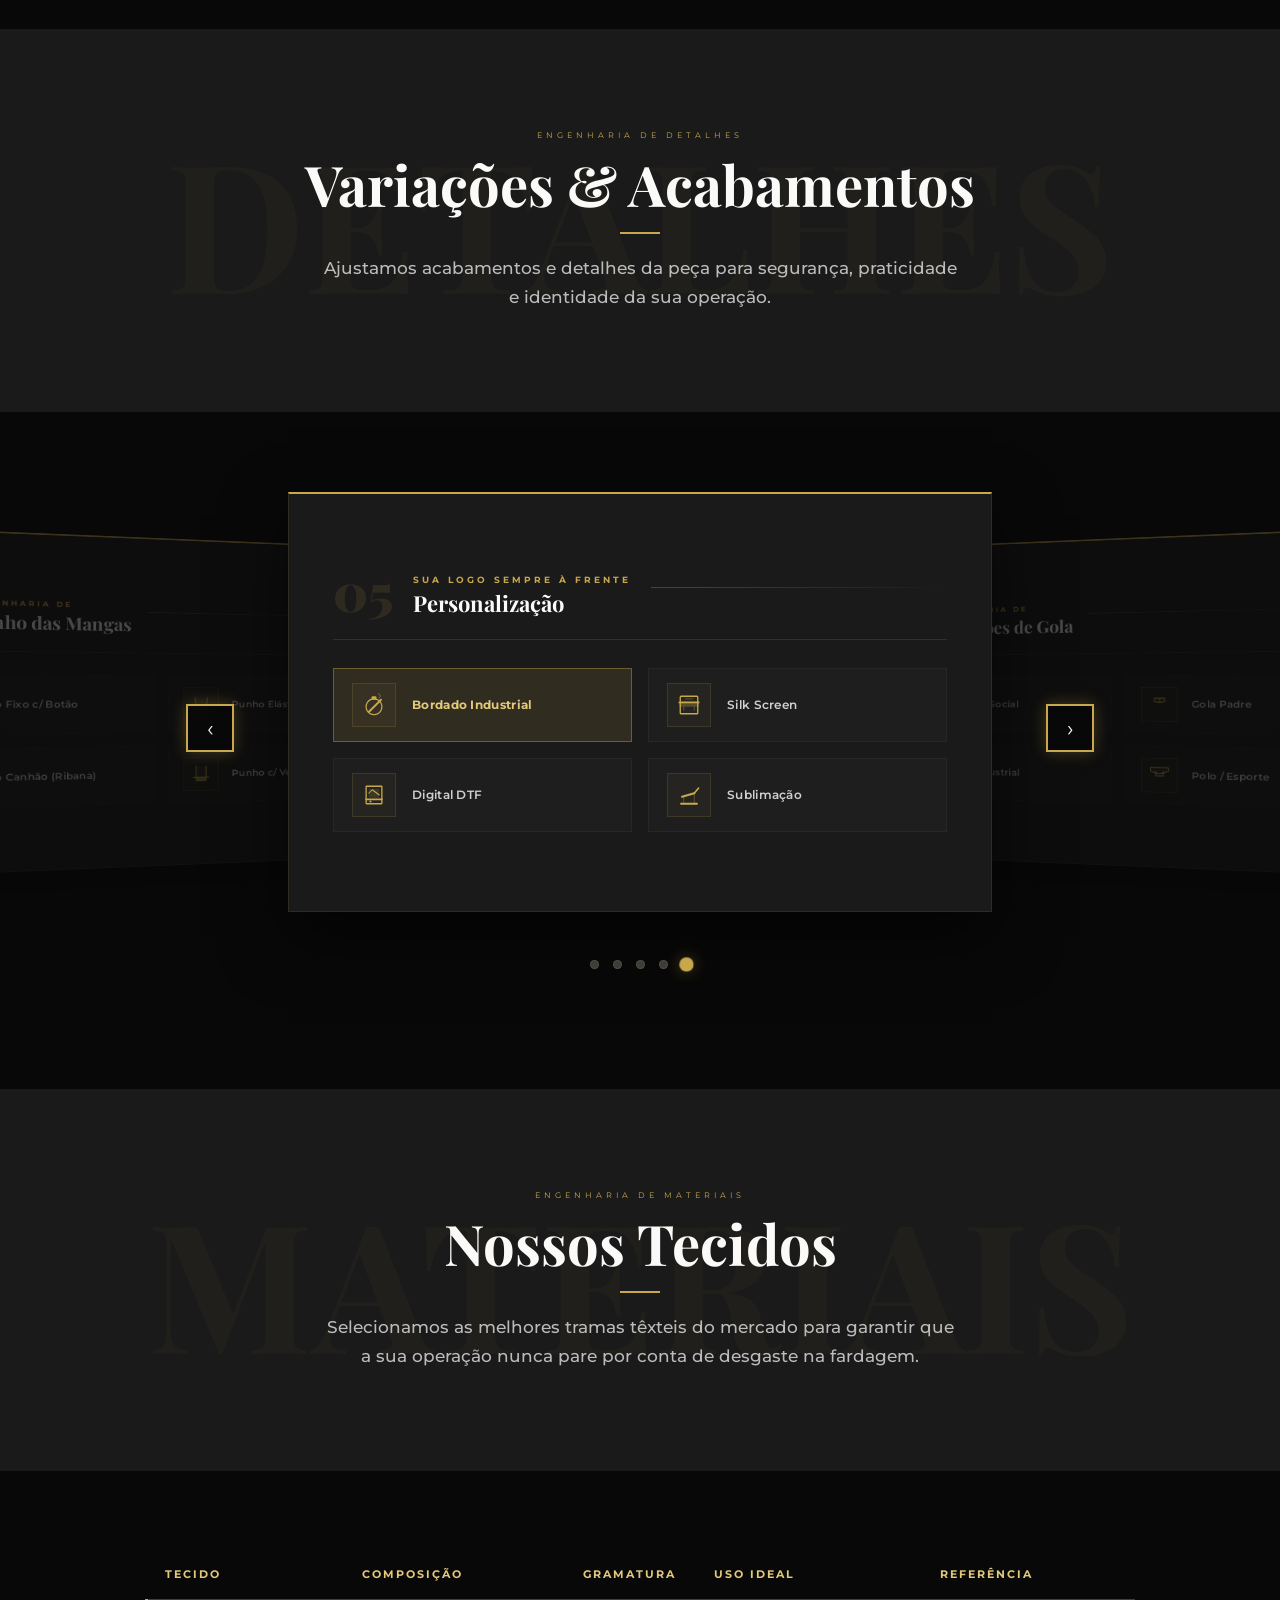
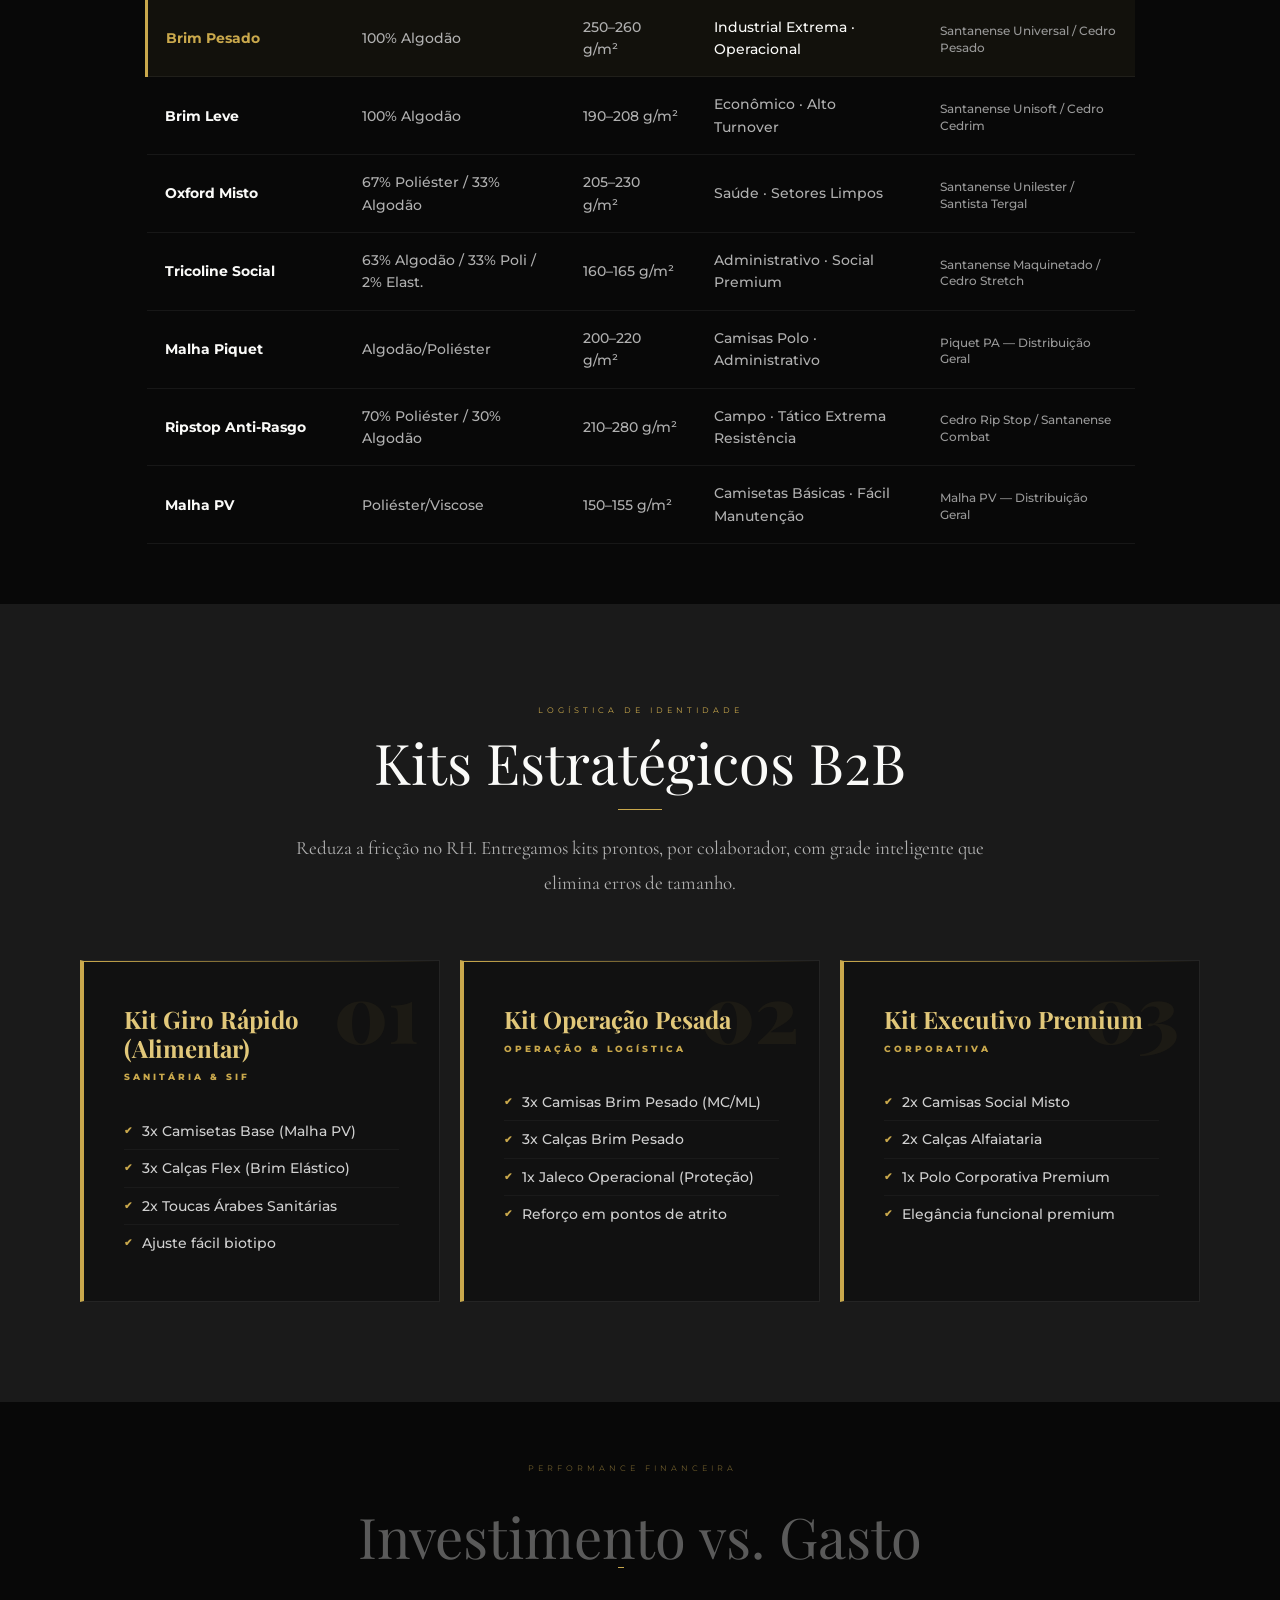
==== commit 4484f697: "style(essencial): personalize jeans svg icon" ====
--- a/src/index.html
+++ b/src/index.html
@@ -1075,10 +1075,13 @@
         <div class="product-illus">
           <svg viewBox="0 0 90 130" xmlns="http://www.w3.org/2000/svg" fill="rgba(201,168,76,0.05)" stroke="#C9A84C"
             stroke-width="1.5" stroke-linecap="round" stroke-linejoin="round">
-            <path d="M25 10 L65 10 L70 25 L70 120 L50 120 L45 50 L40 120 L20 120 L20 25 Z" />
+            <path d="M25 10 L65 10 L70 25 L70 120 L50 120 L45 53 L40 120 L20 120 L20 25 Z" />
             <line x1="23" y1="18" x2="67" y2="18" />
-            <rect x="42" y="10" width="6" height="8" rx="1" />
-            <path d="M45 18 L45 40 Q40 40 40 35" />
+            <path d="M45 10 L45 45 Q40 45 40 40" />
+            <!-- Detalhes de Jeans -->
+            <path d="M20 32 Q35 32 35 18" fill="none" opacity="0.6" />
+            <path d="M70 32 Q55 32 55 18" fill="none" opacity="0.6" />
+            <line x1="45" y1="18" x2="45" y2="45" stroke-width="0.8" stroke-dasharray="2 1" />
           </svg>
           <div class="product-photo"><img src="assets/img/calca_jeans_essencial.jpeg" alt="Calça Jeans Essencial" loading="lazy"
               decoding="async" width="300" height="300"></div>
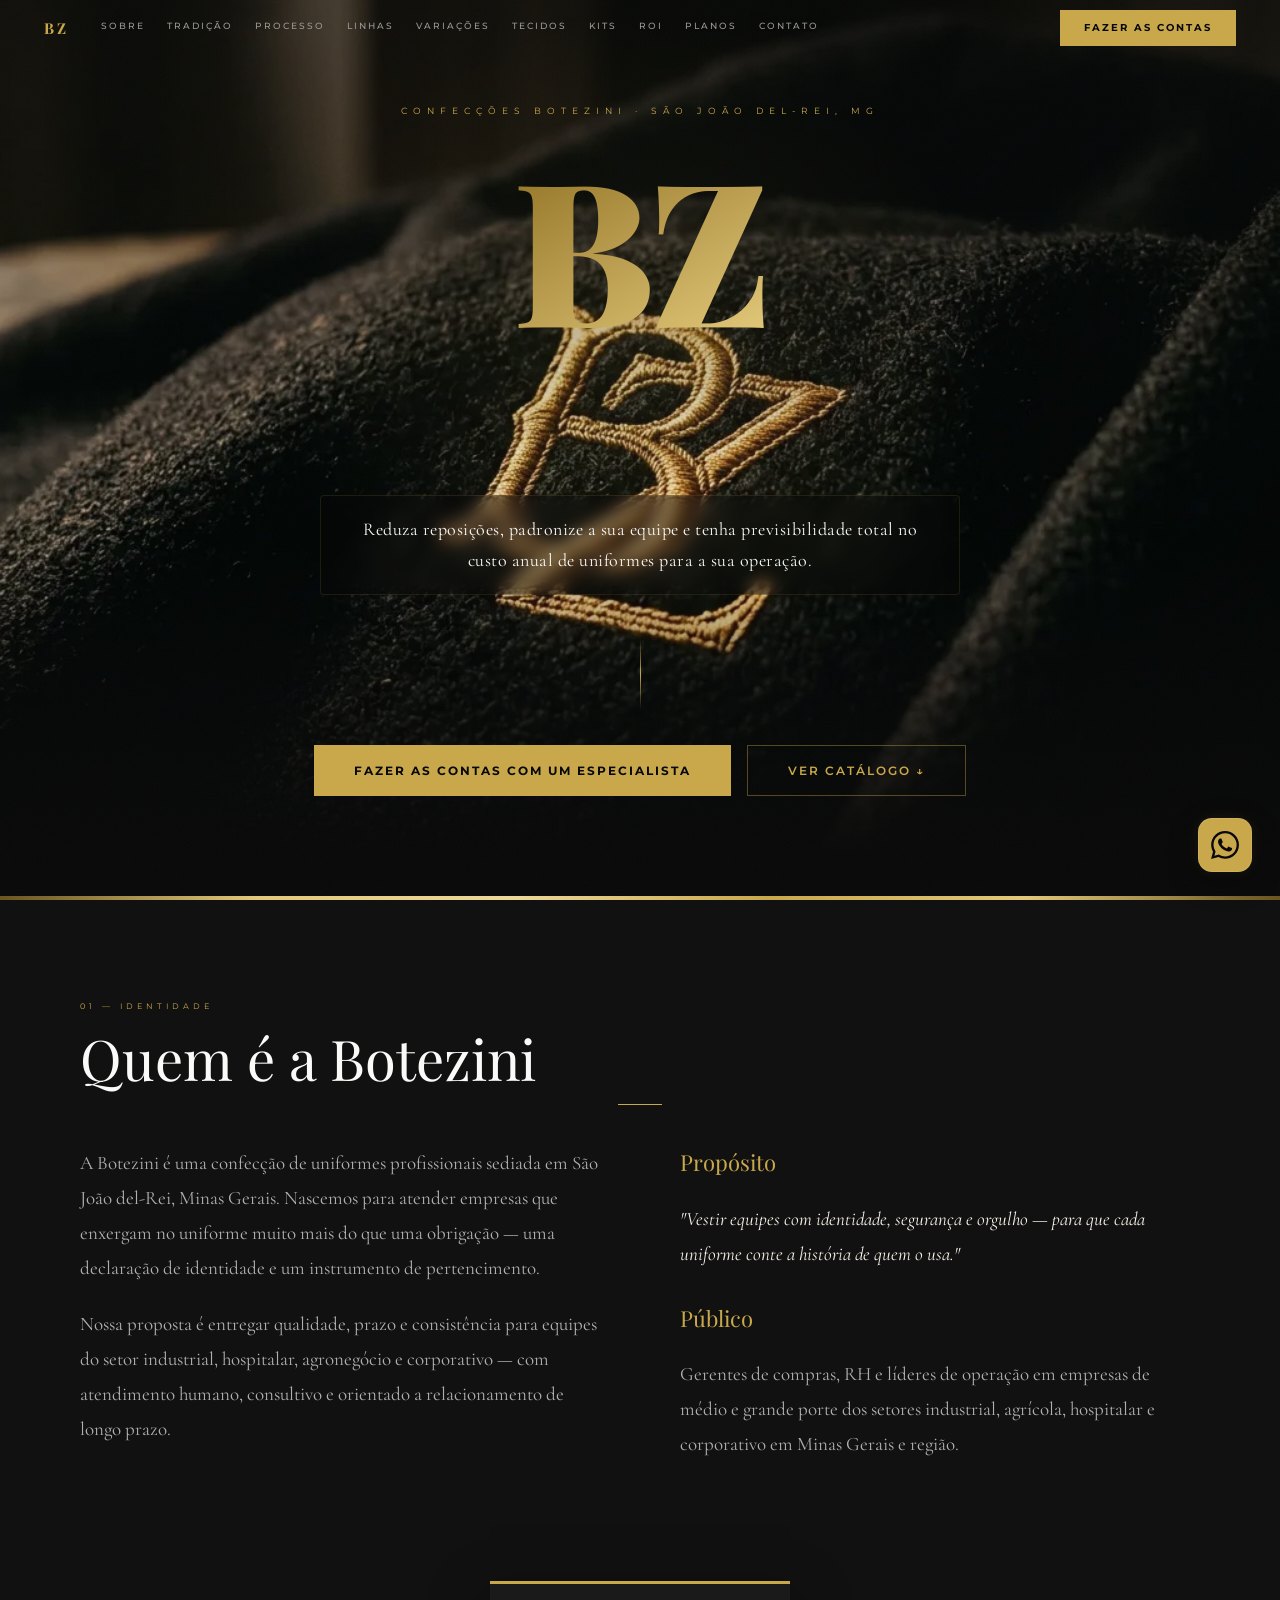
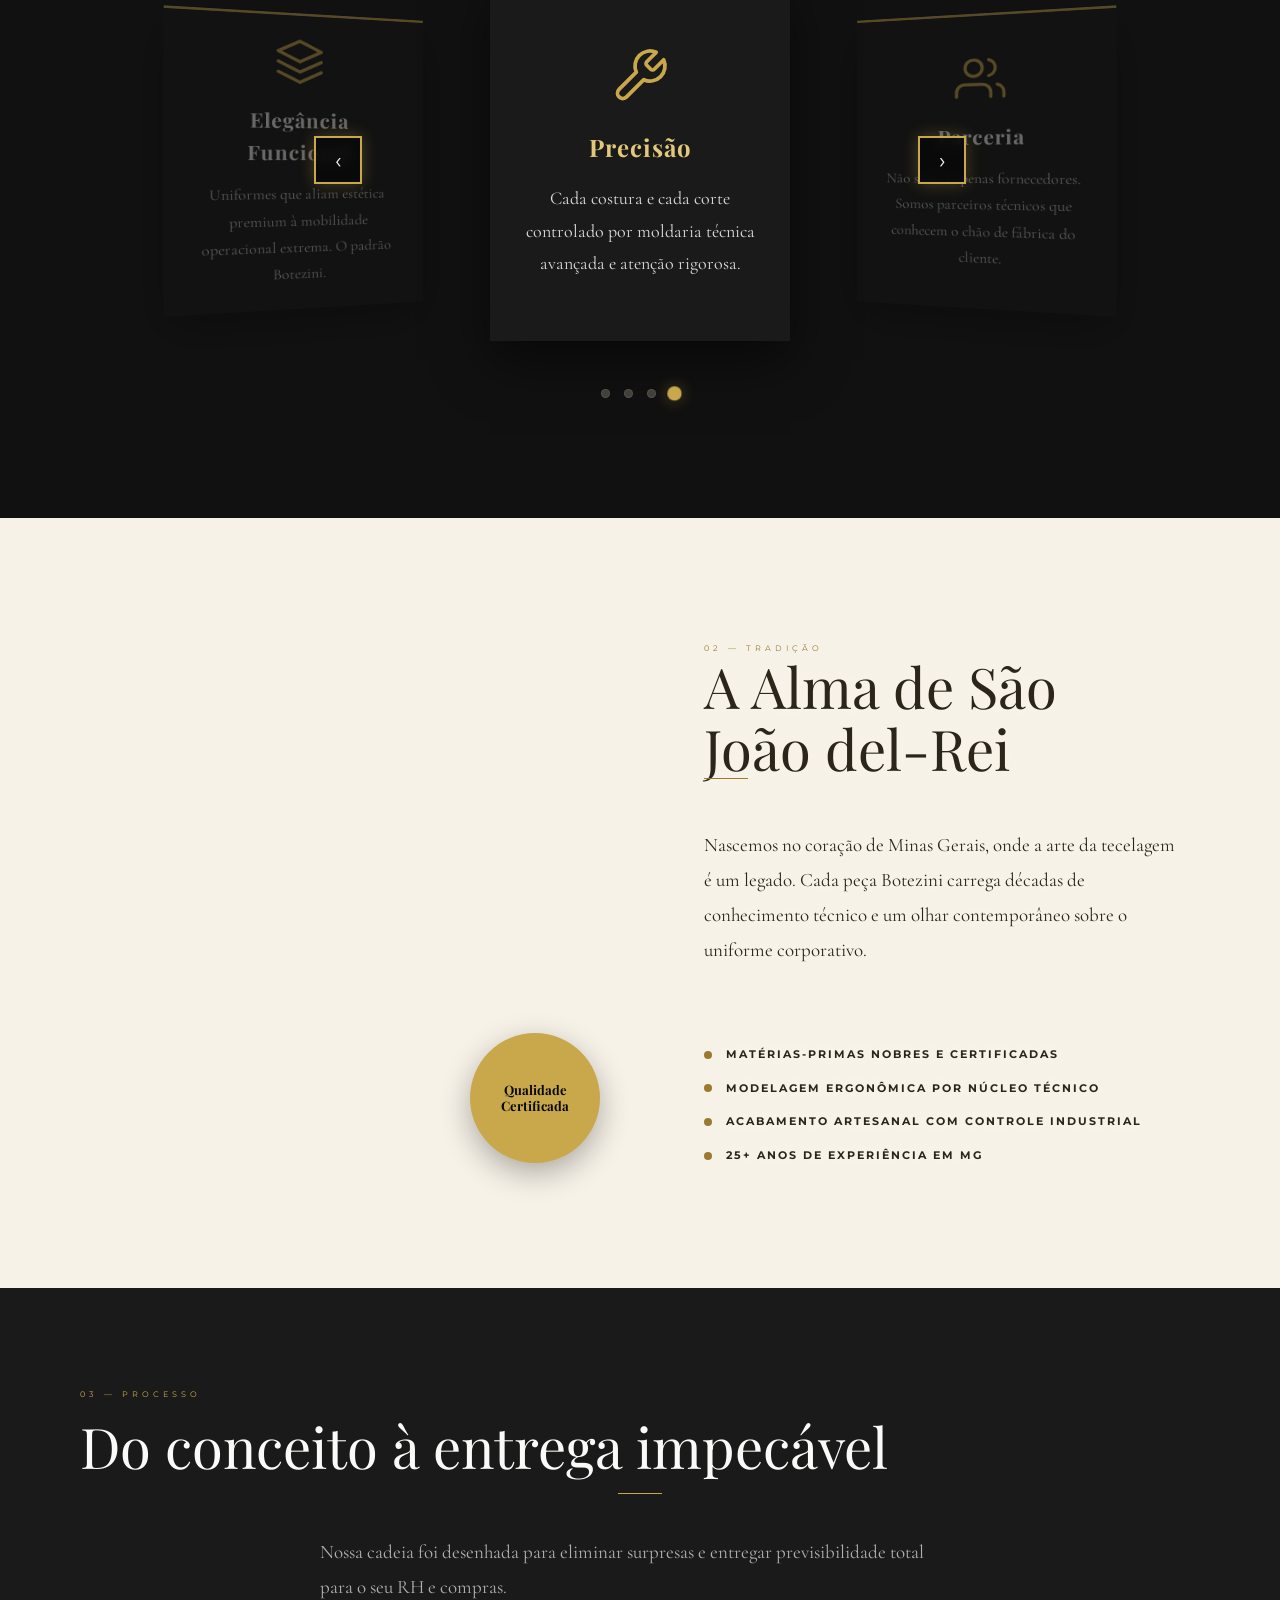
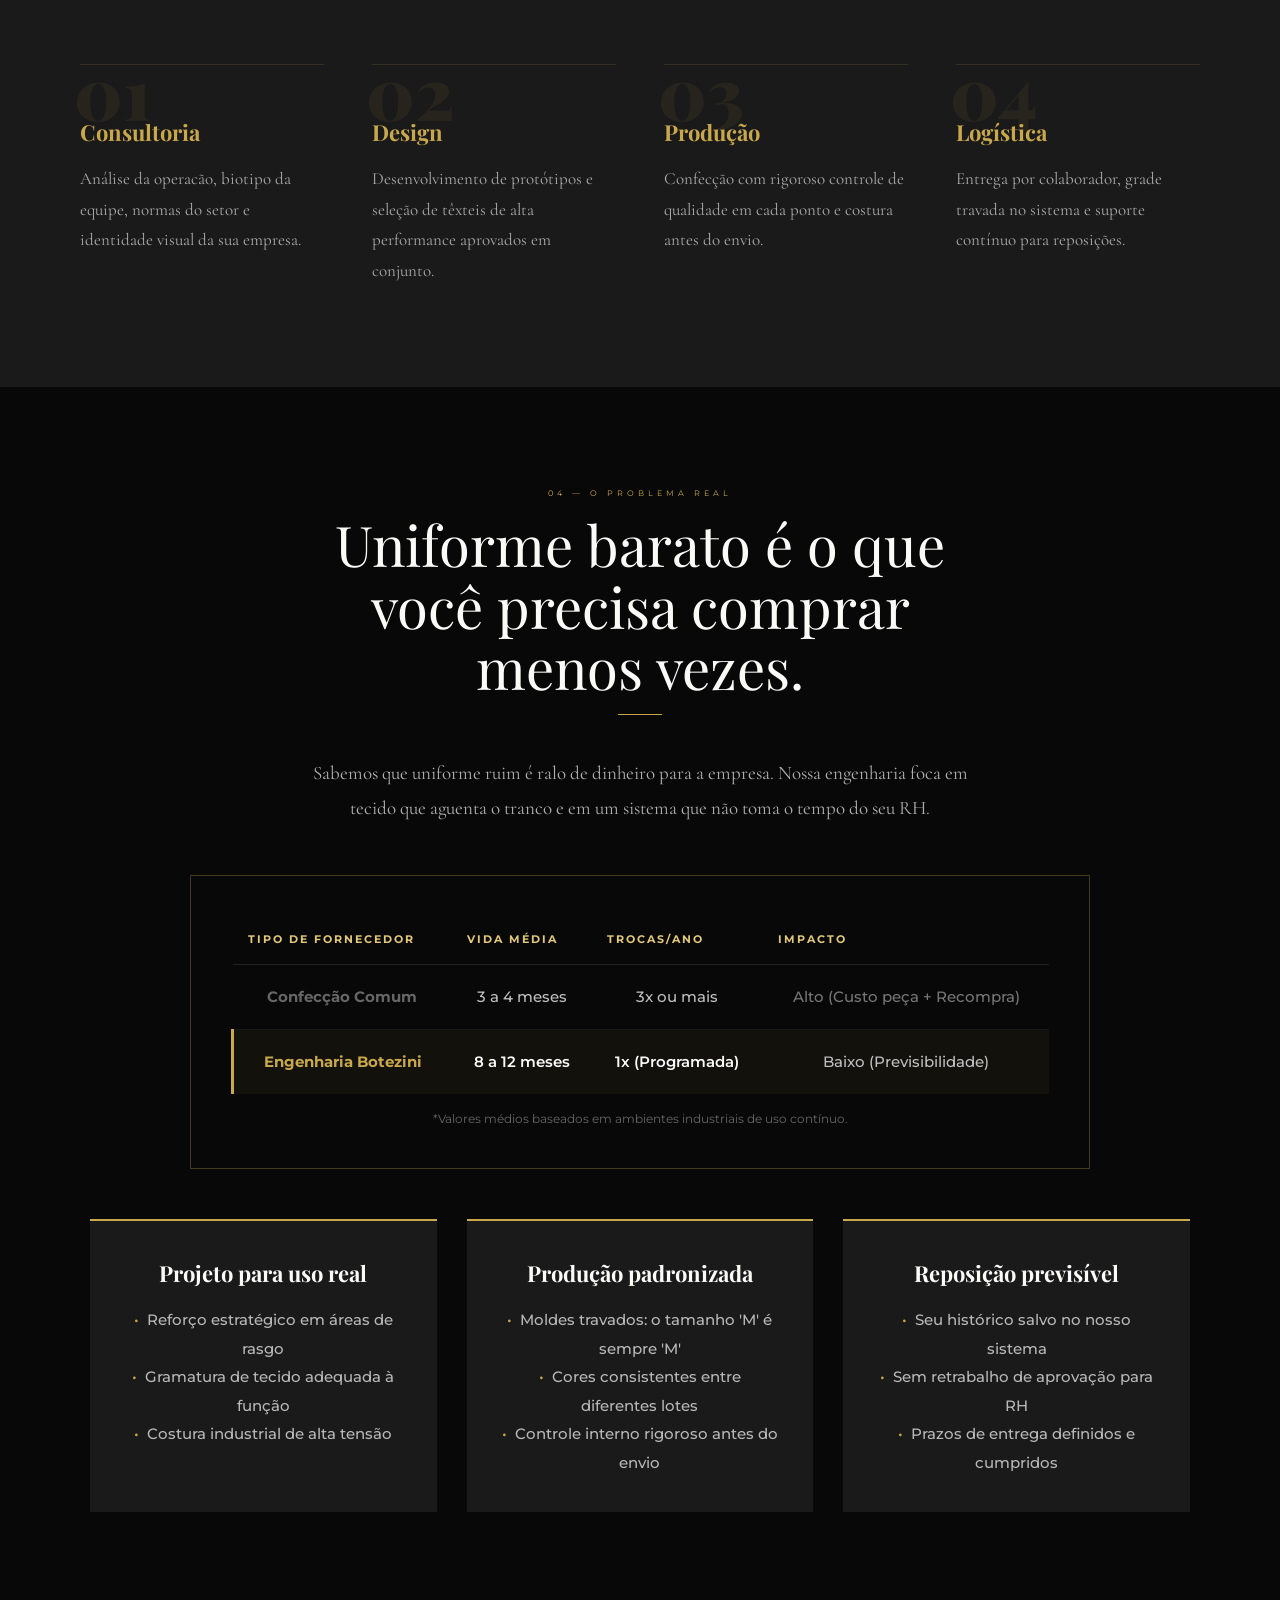
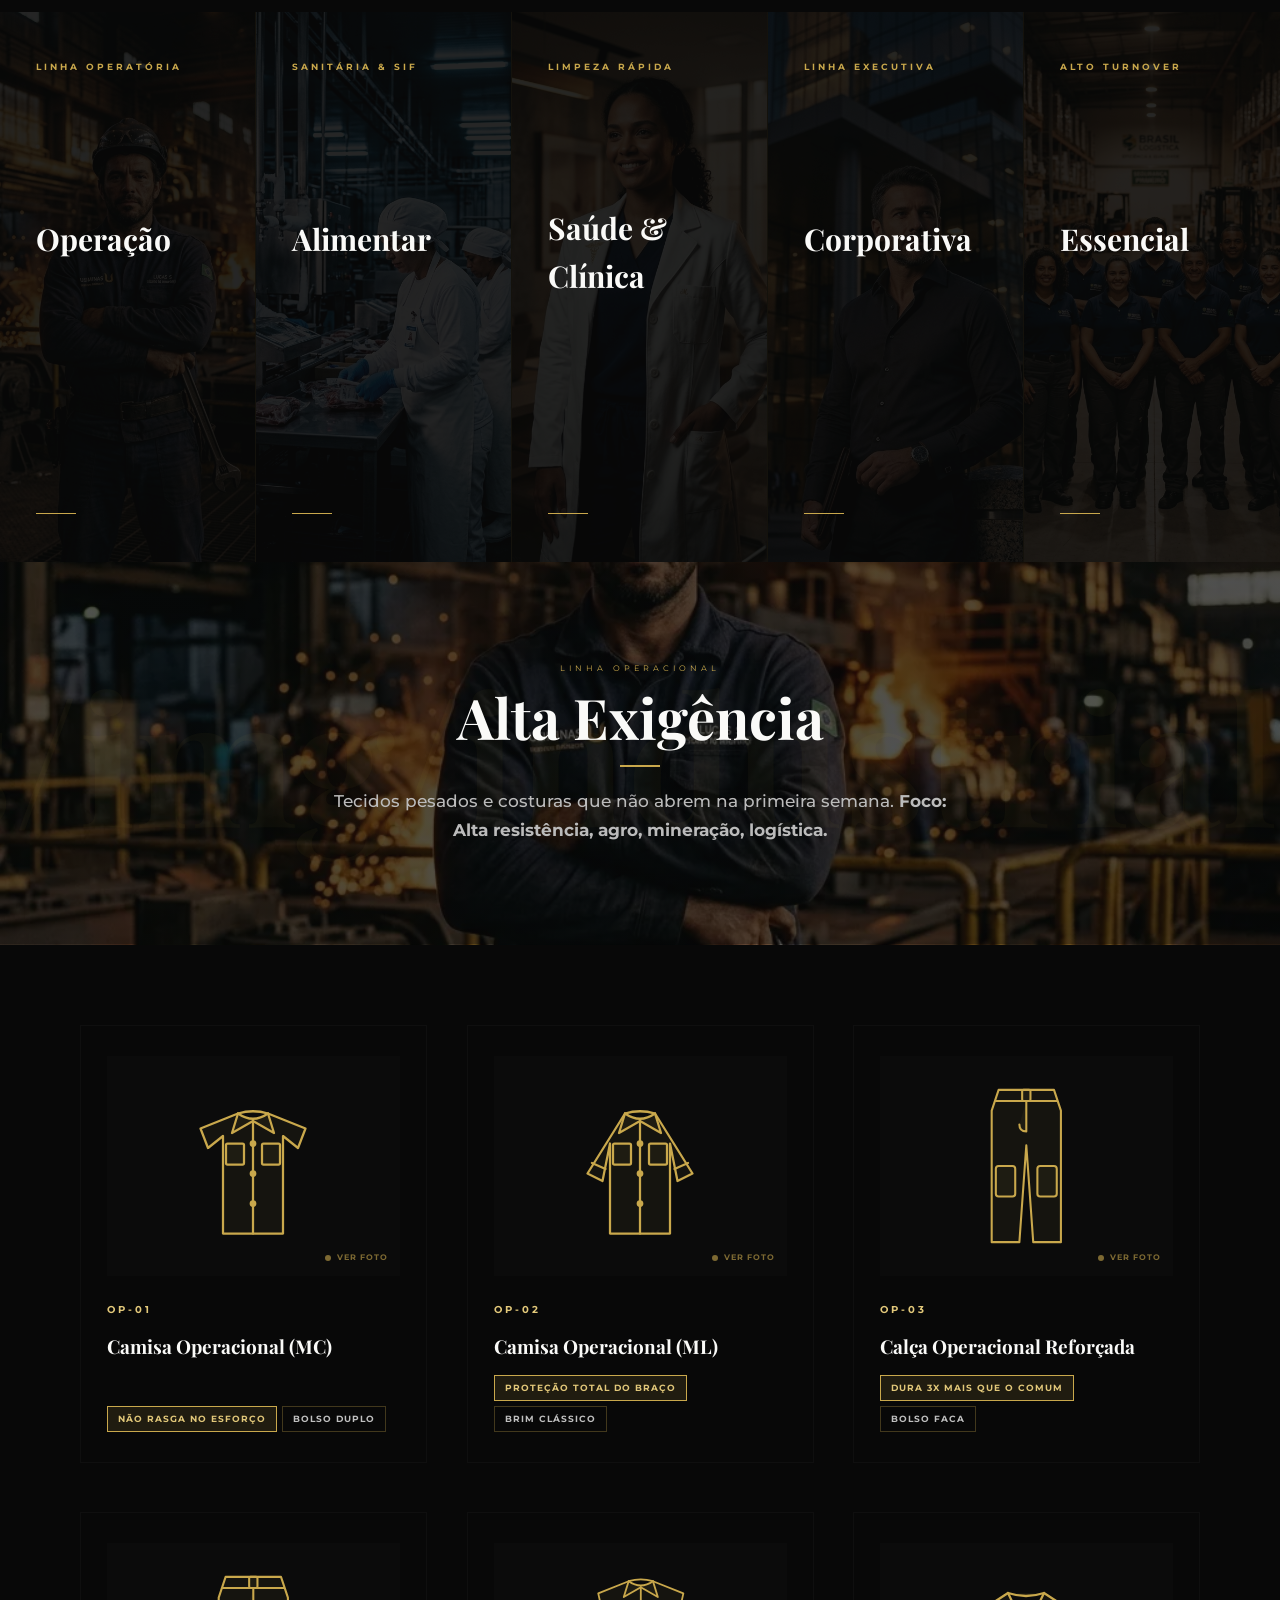
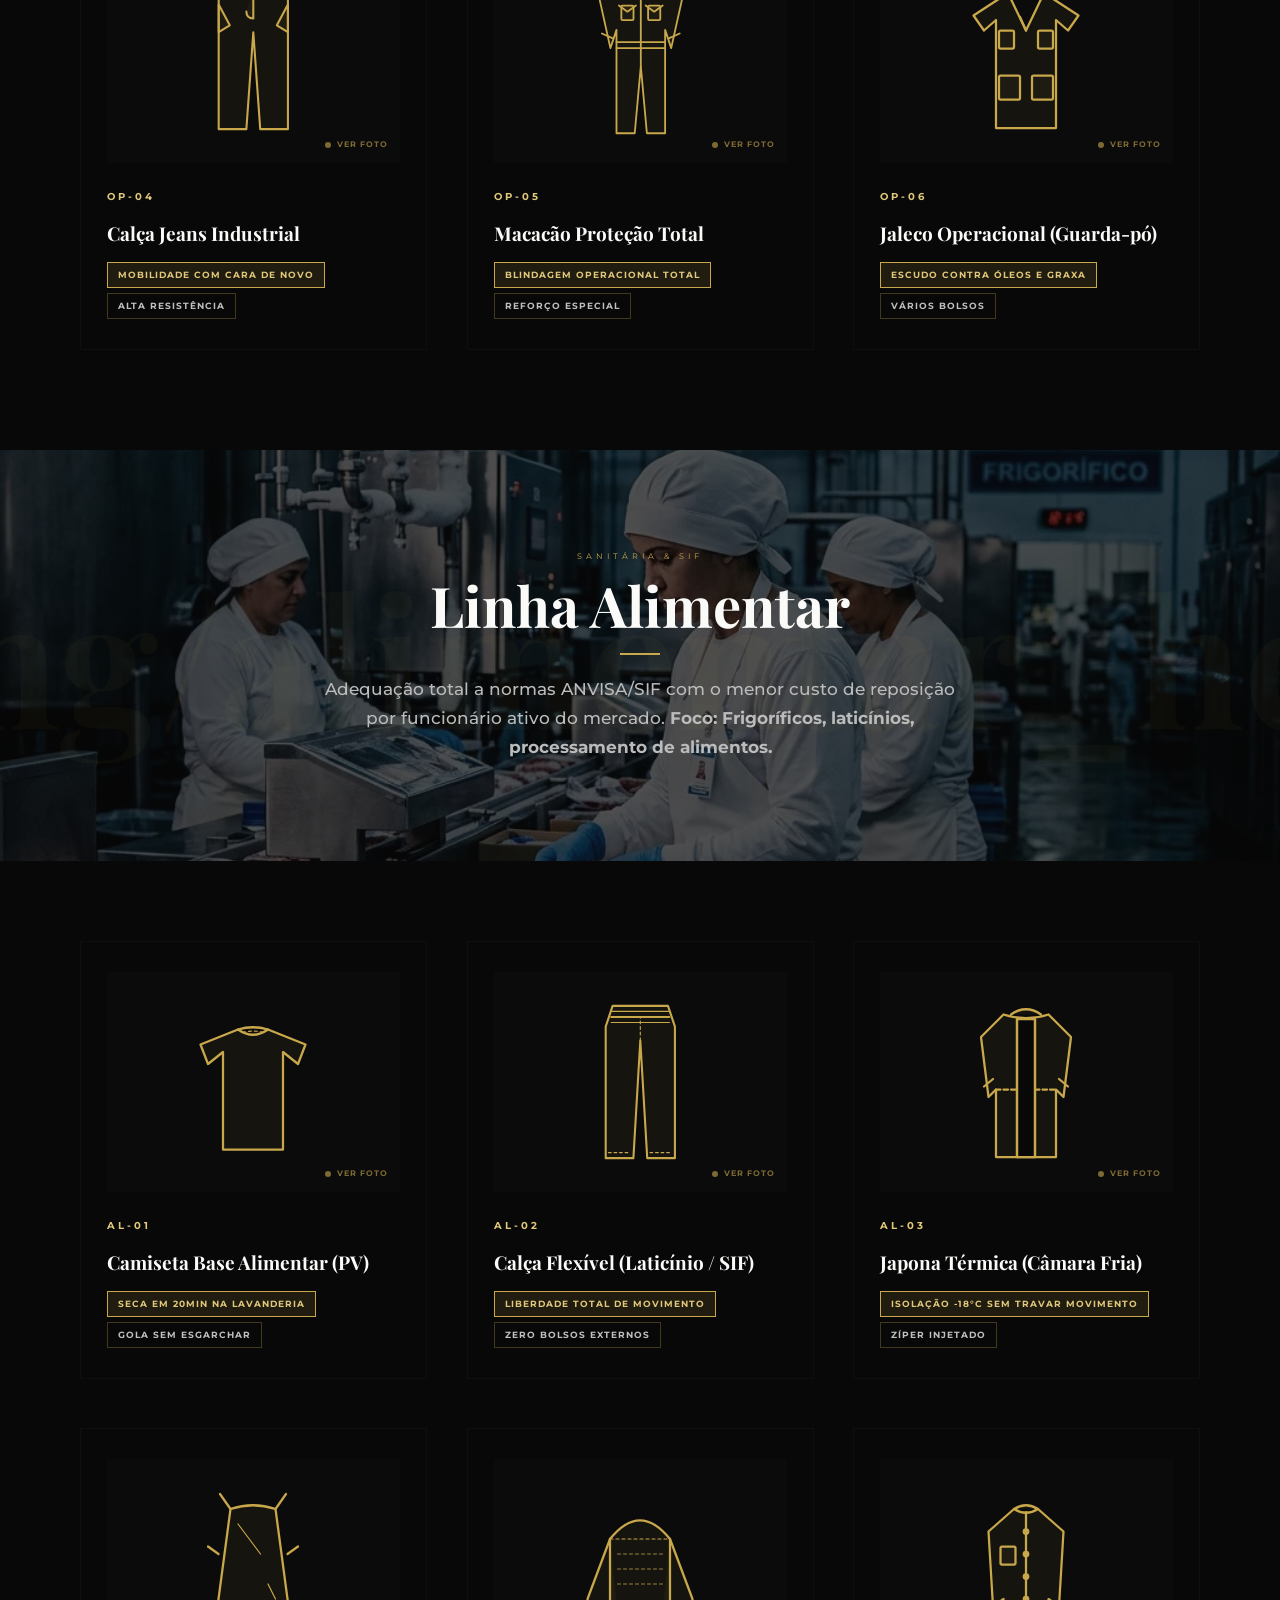
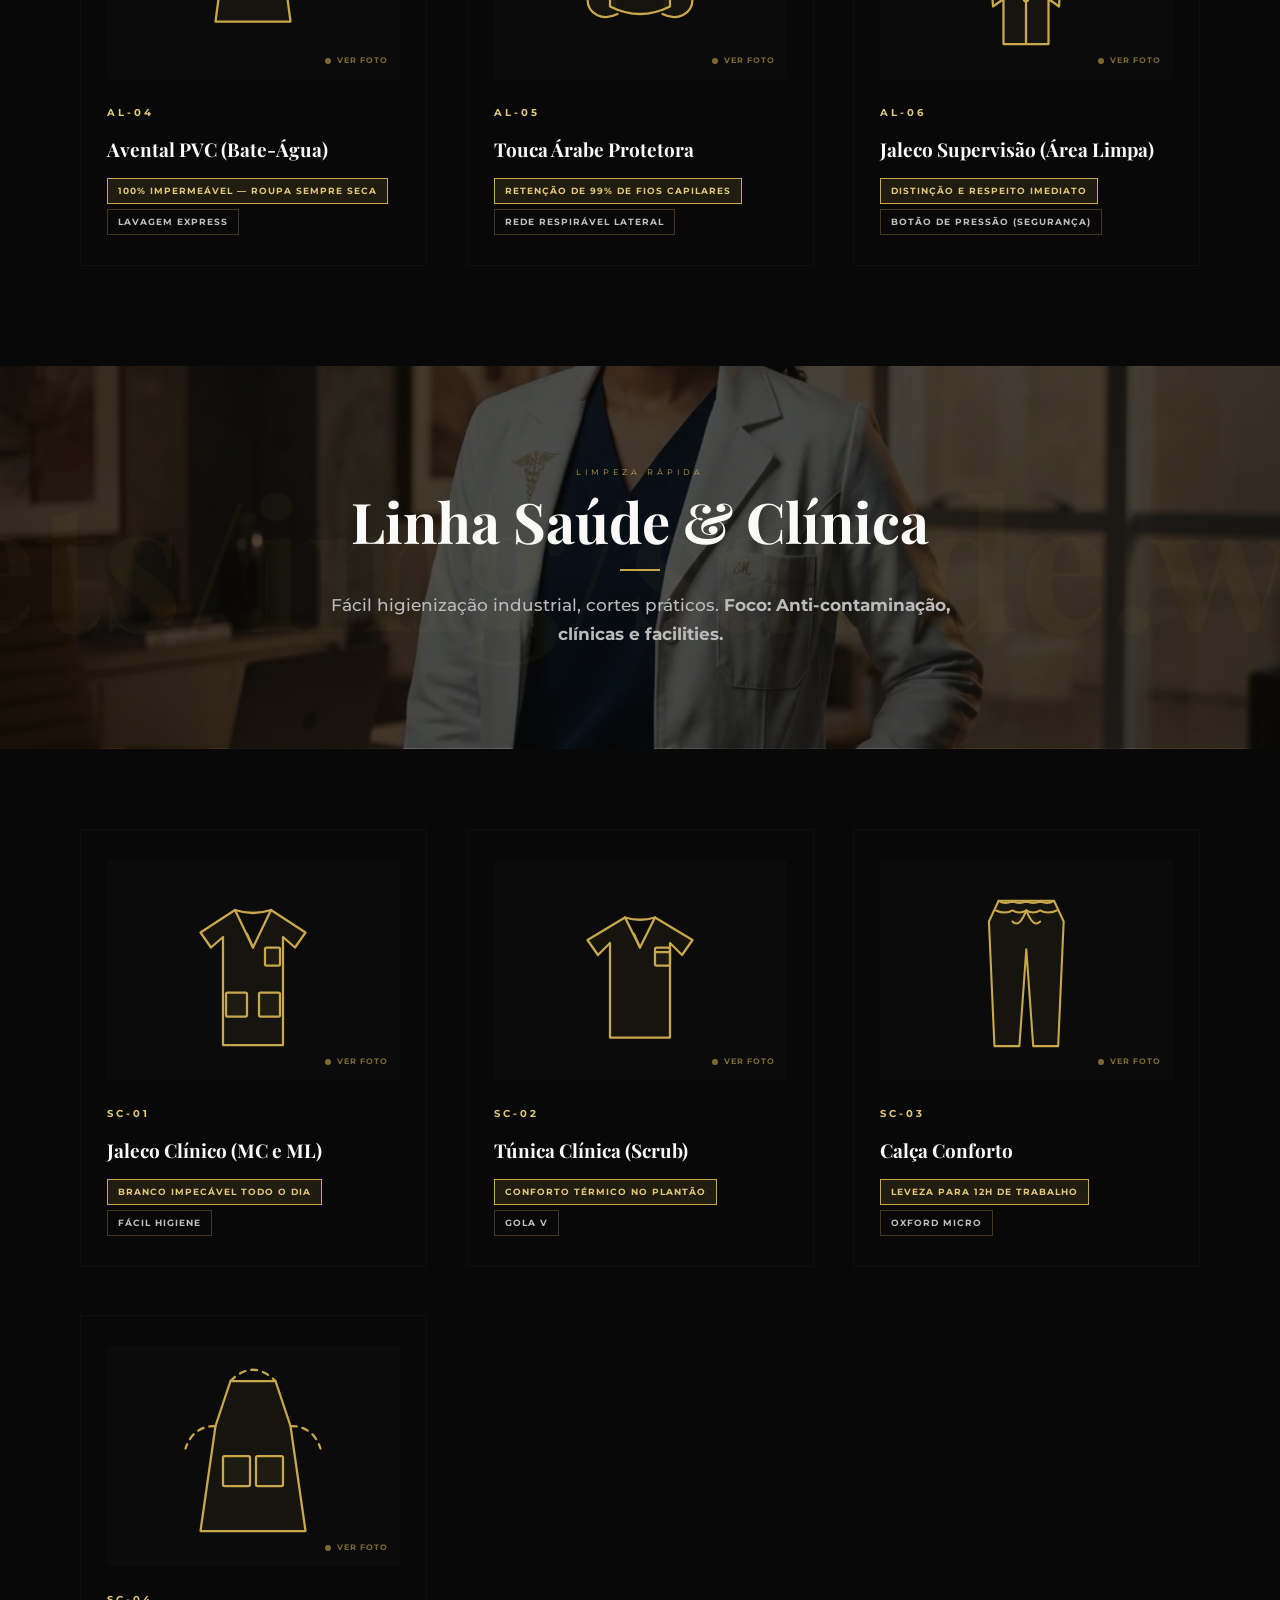
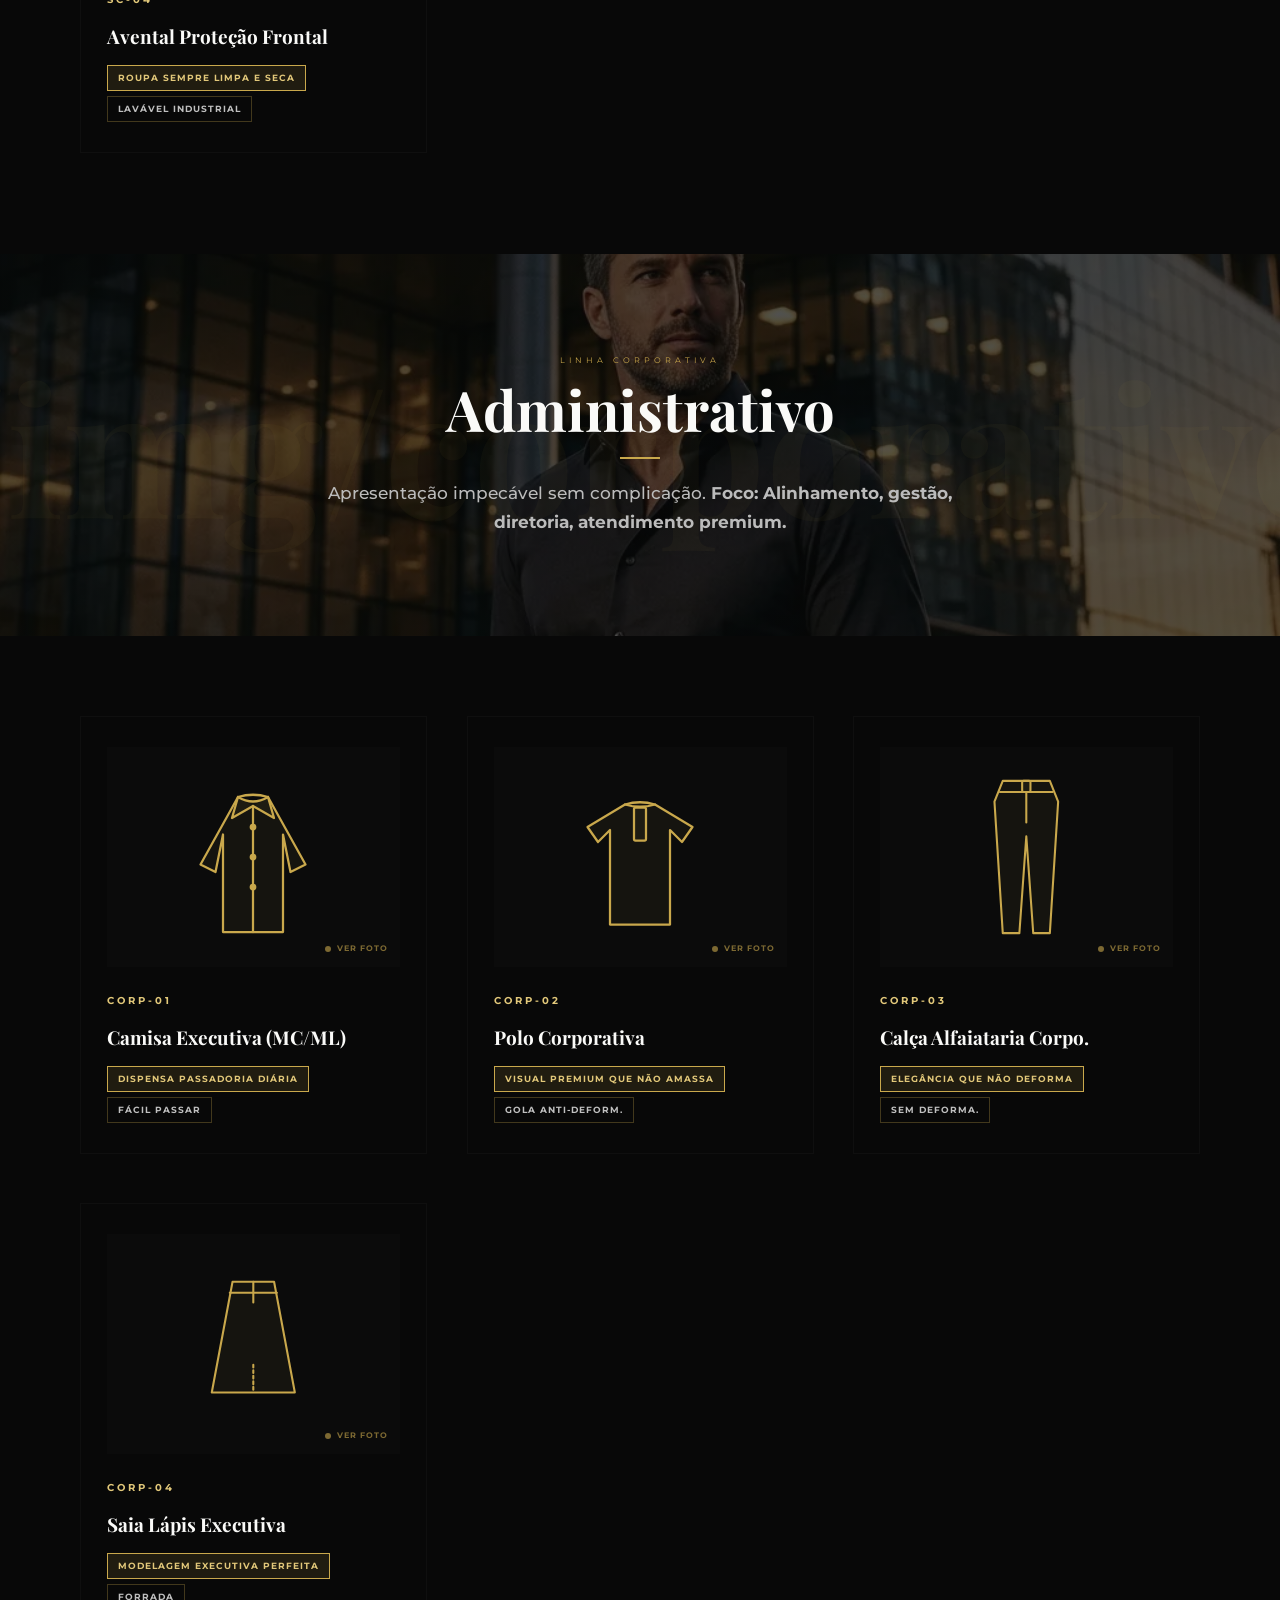
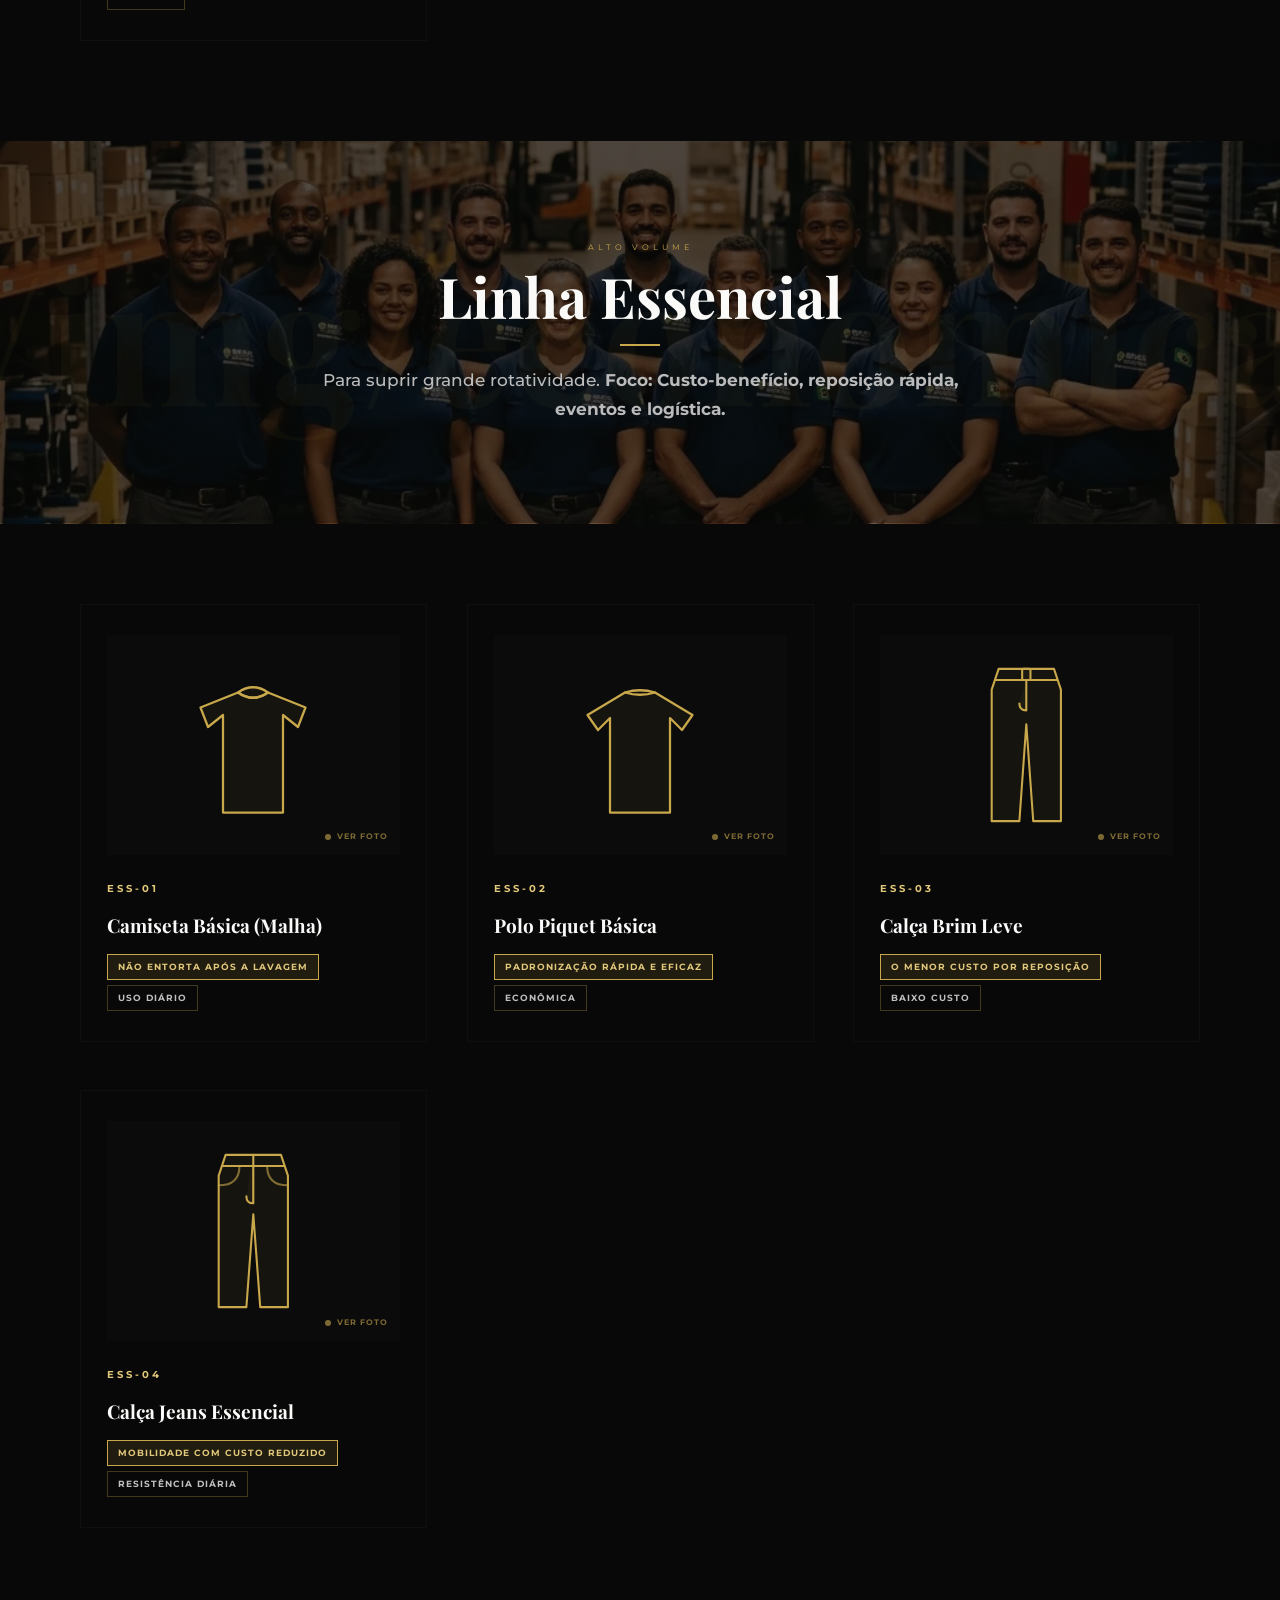
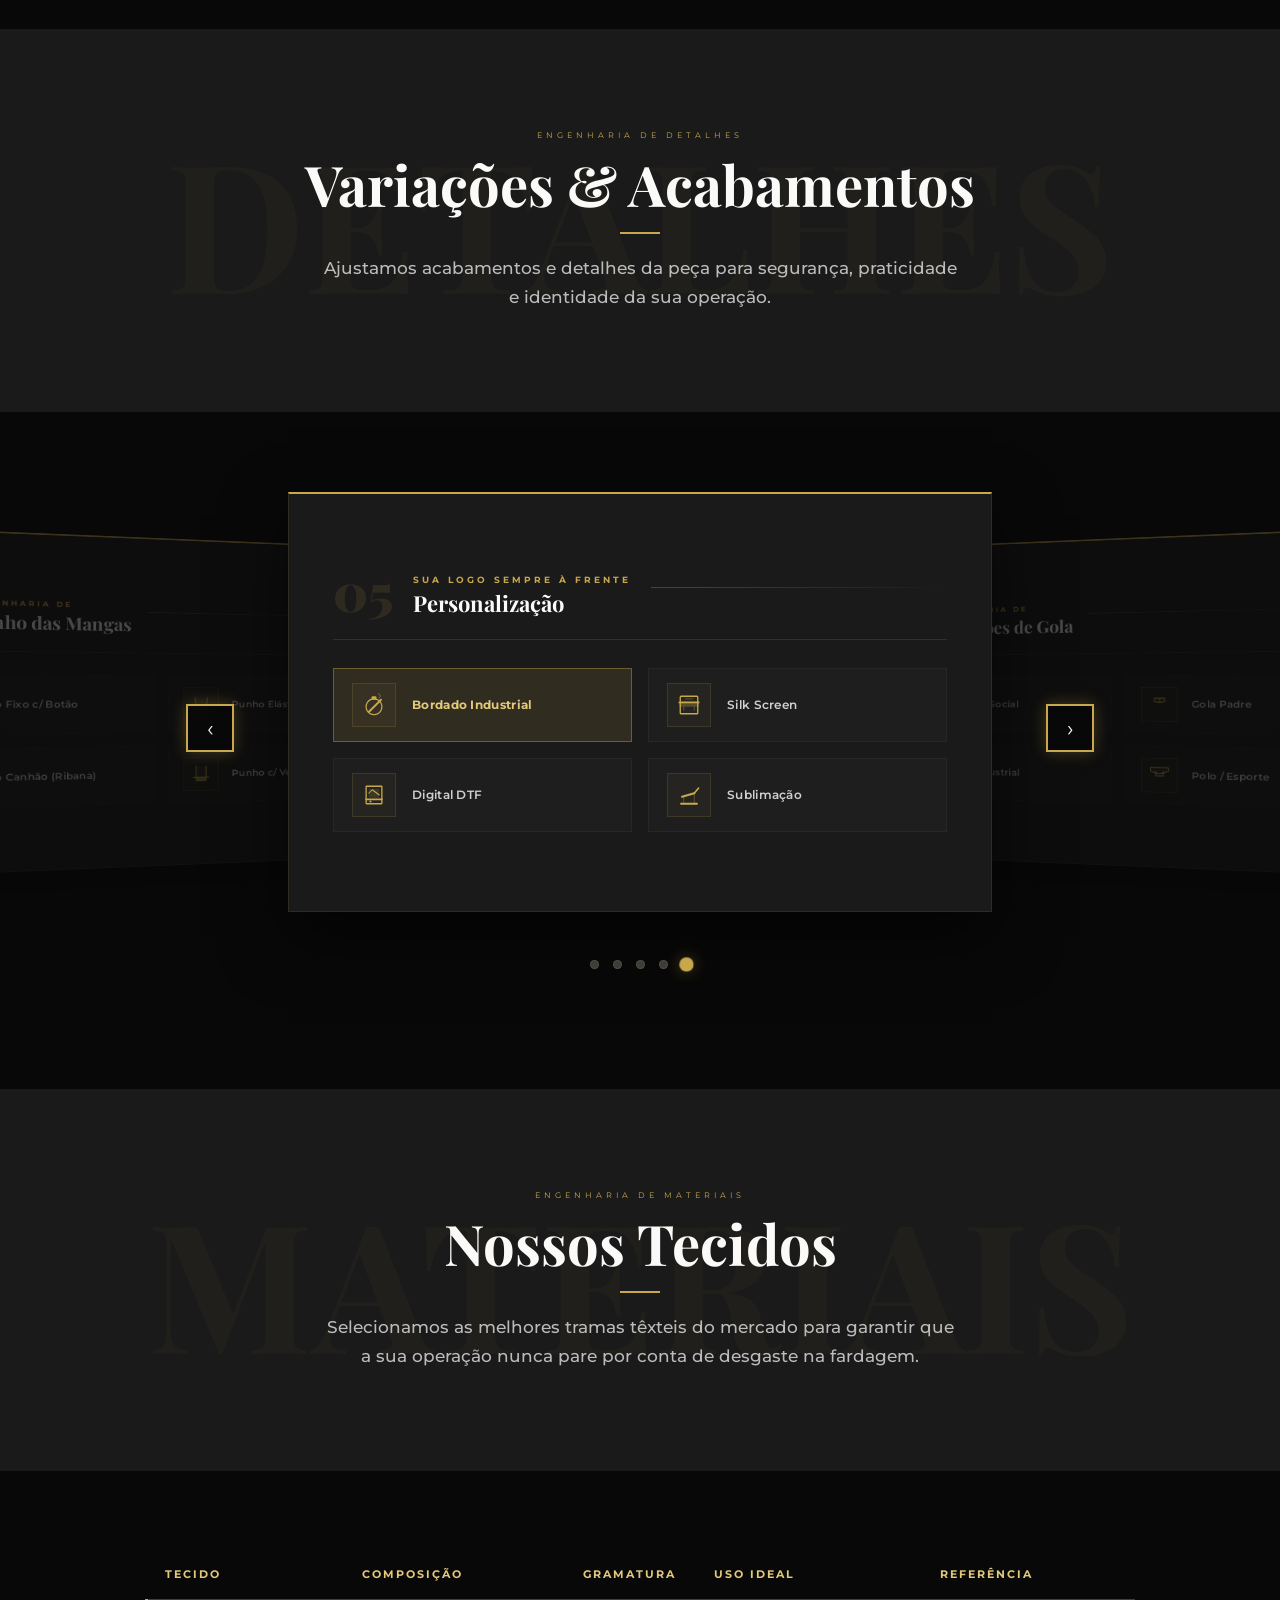
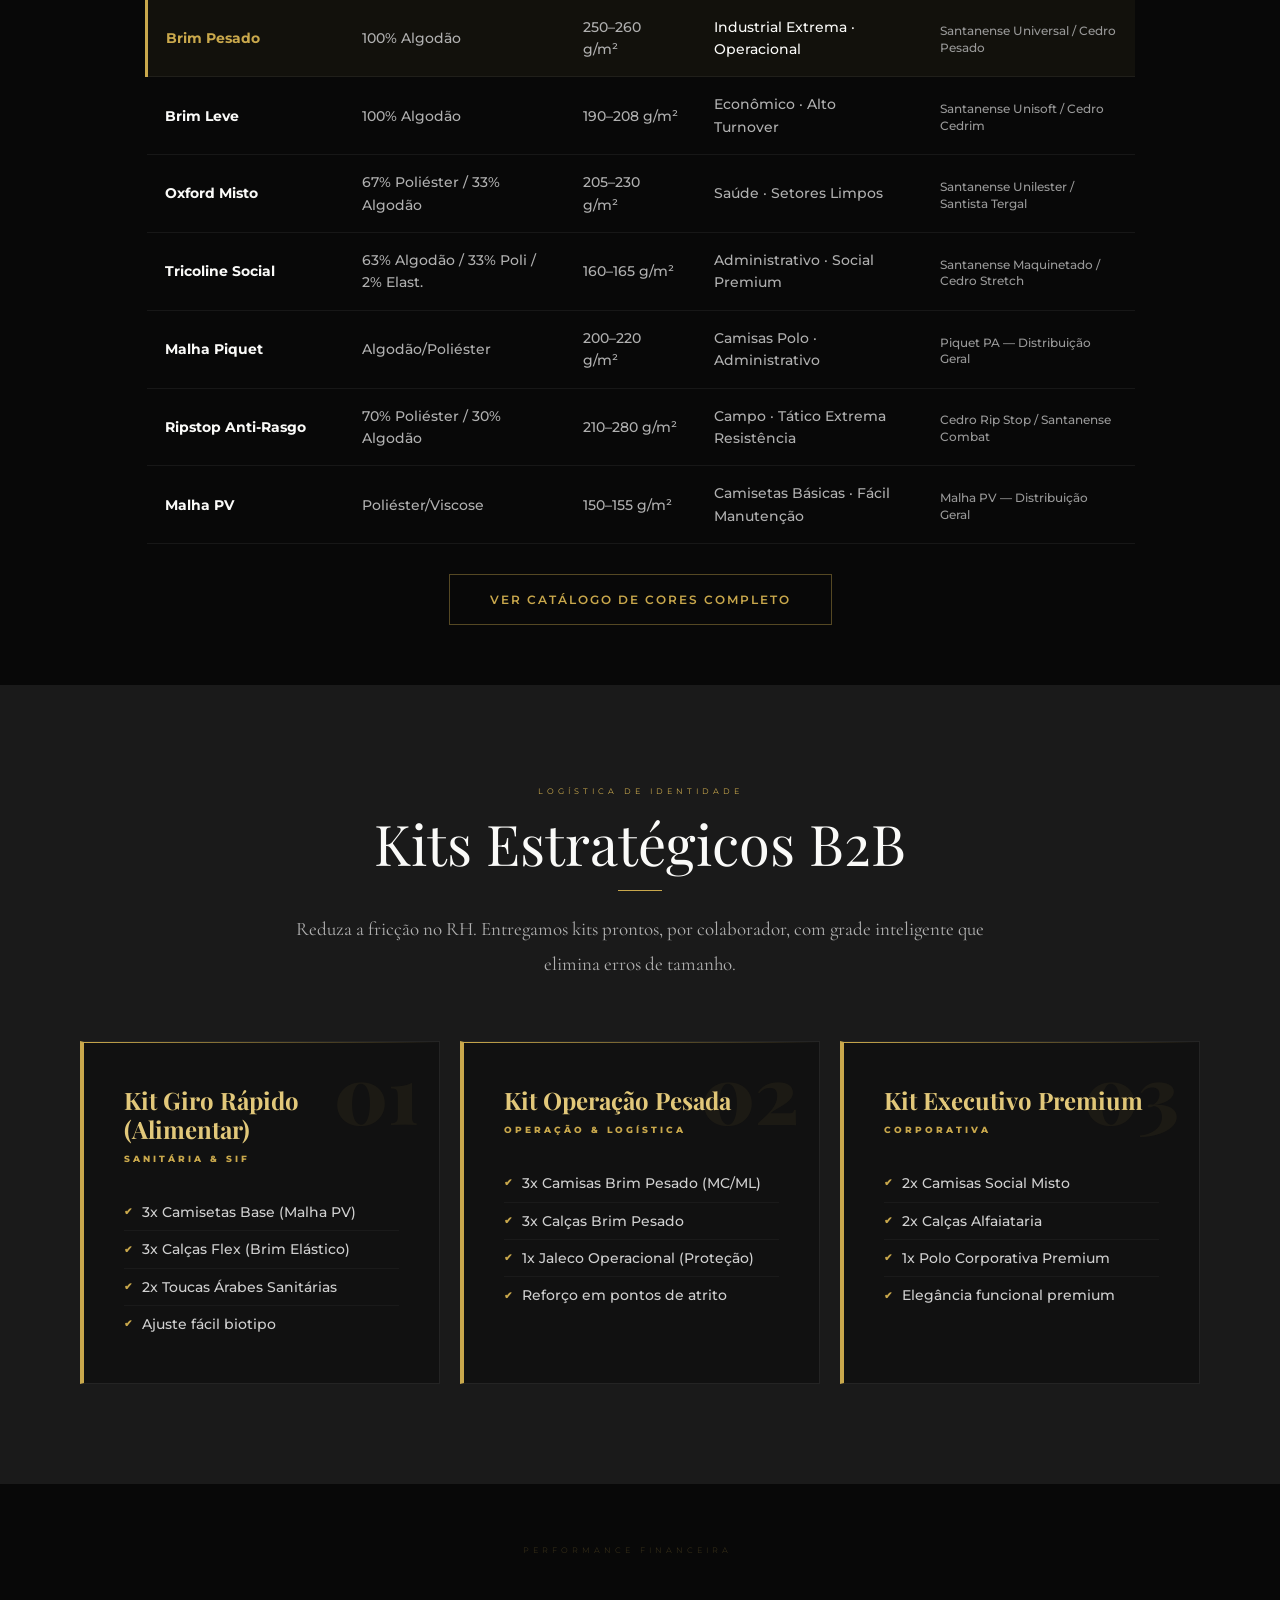
==== commit d1528e32: "feat: add /cores page and button in index.html" ====
--- a/src/index.html
+++ b/src/index.html
@@ -1463,6 +1463,9 @@
         </tbody>
       </table>
     </div>
+    <div style="text-align:center; margin-top:30px;">
+      <a href="/cores" class="btn-secondary">Ver Catálogo de Cores Completo</a>
+    </div>
   </div>
 
 
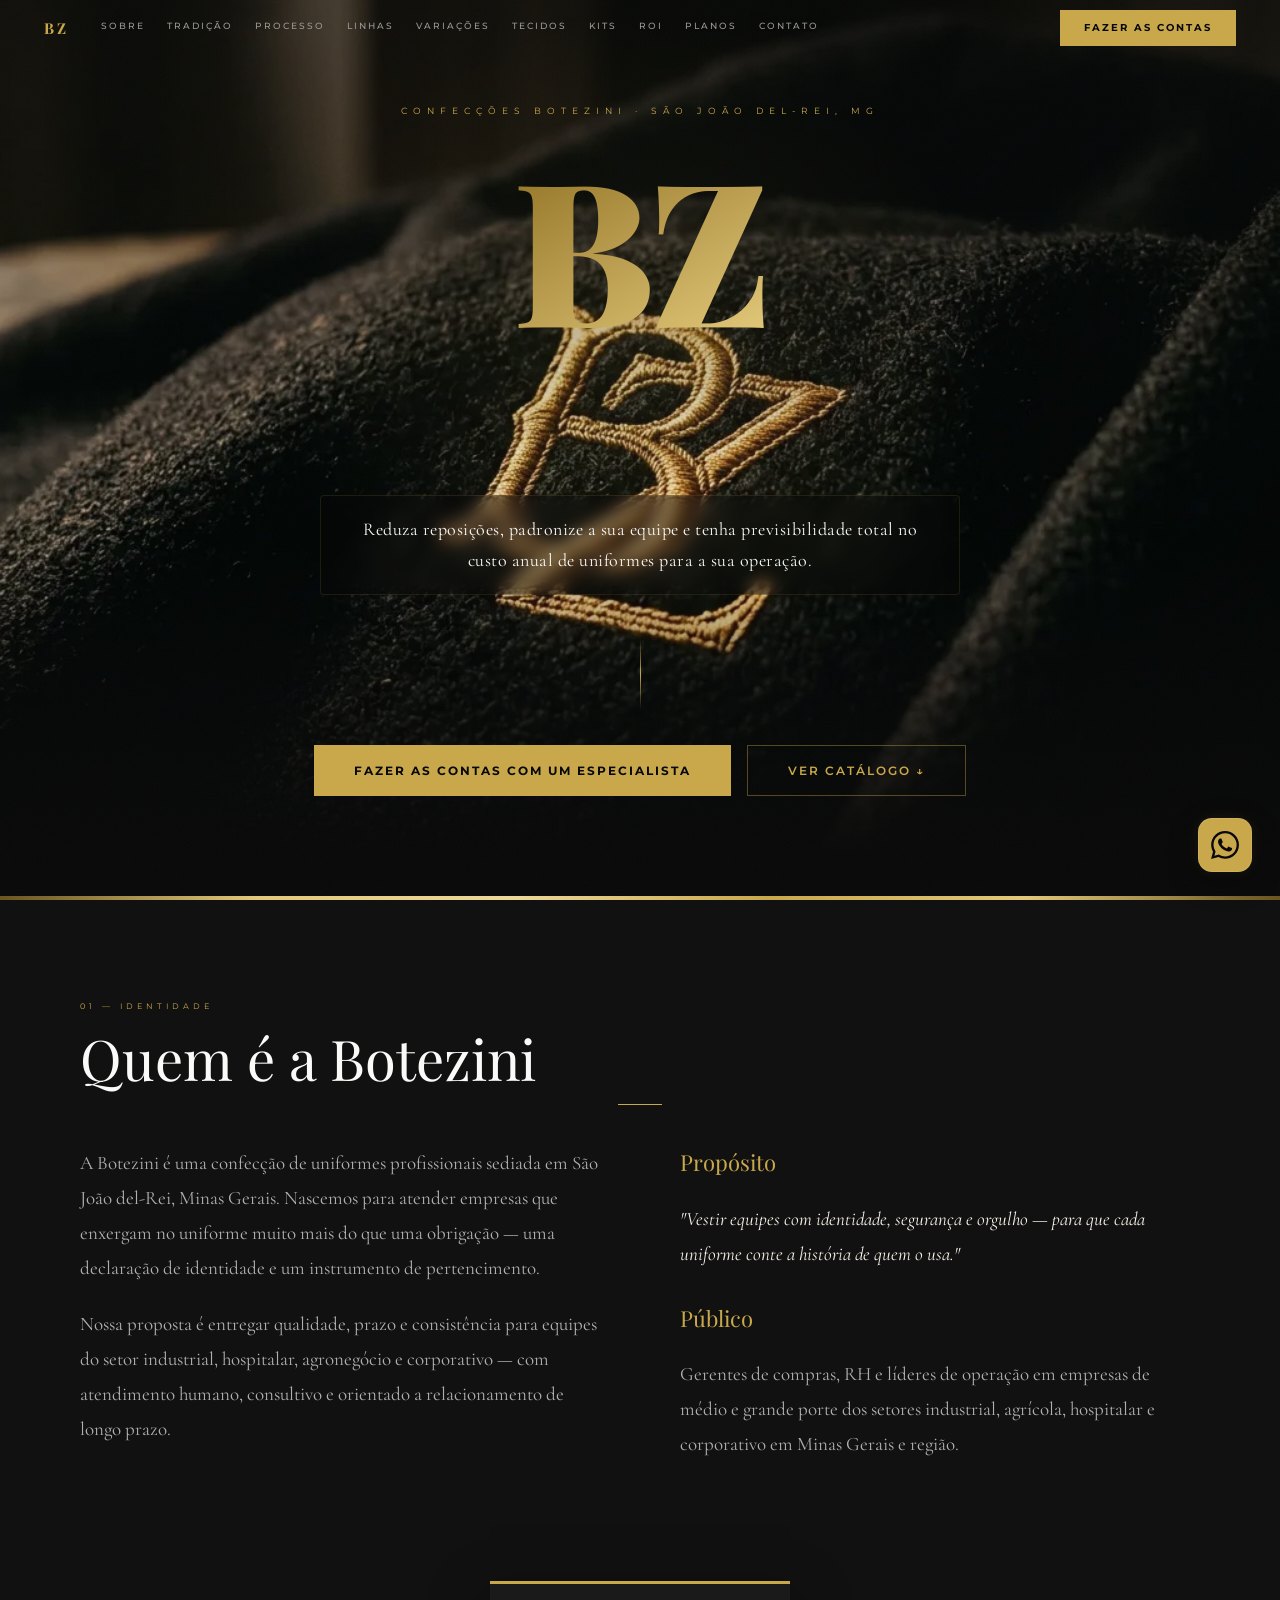
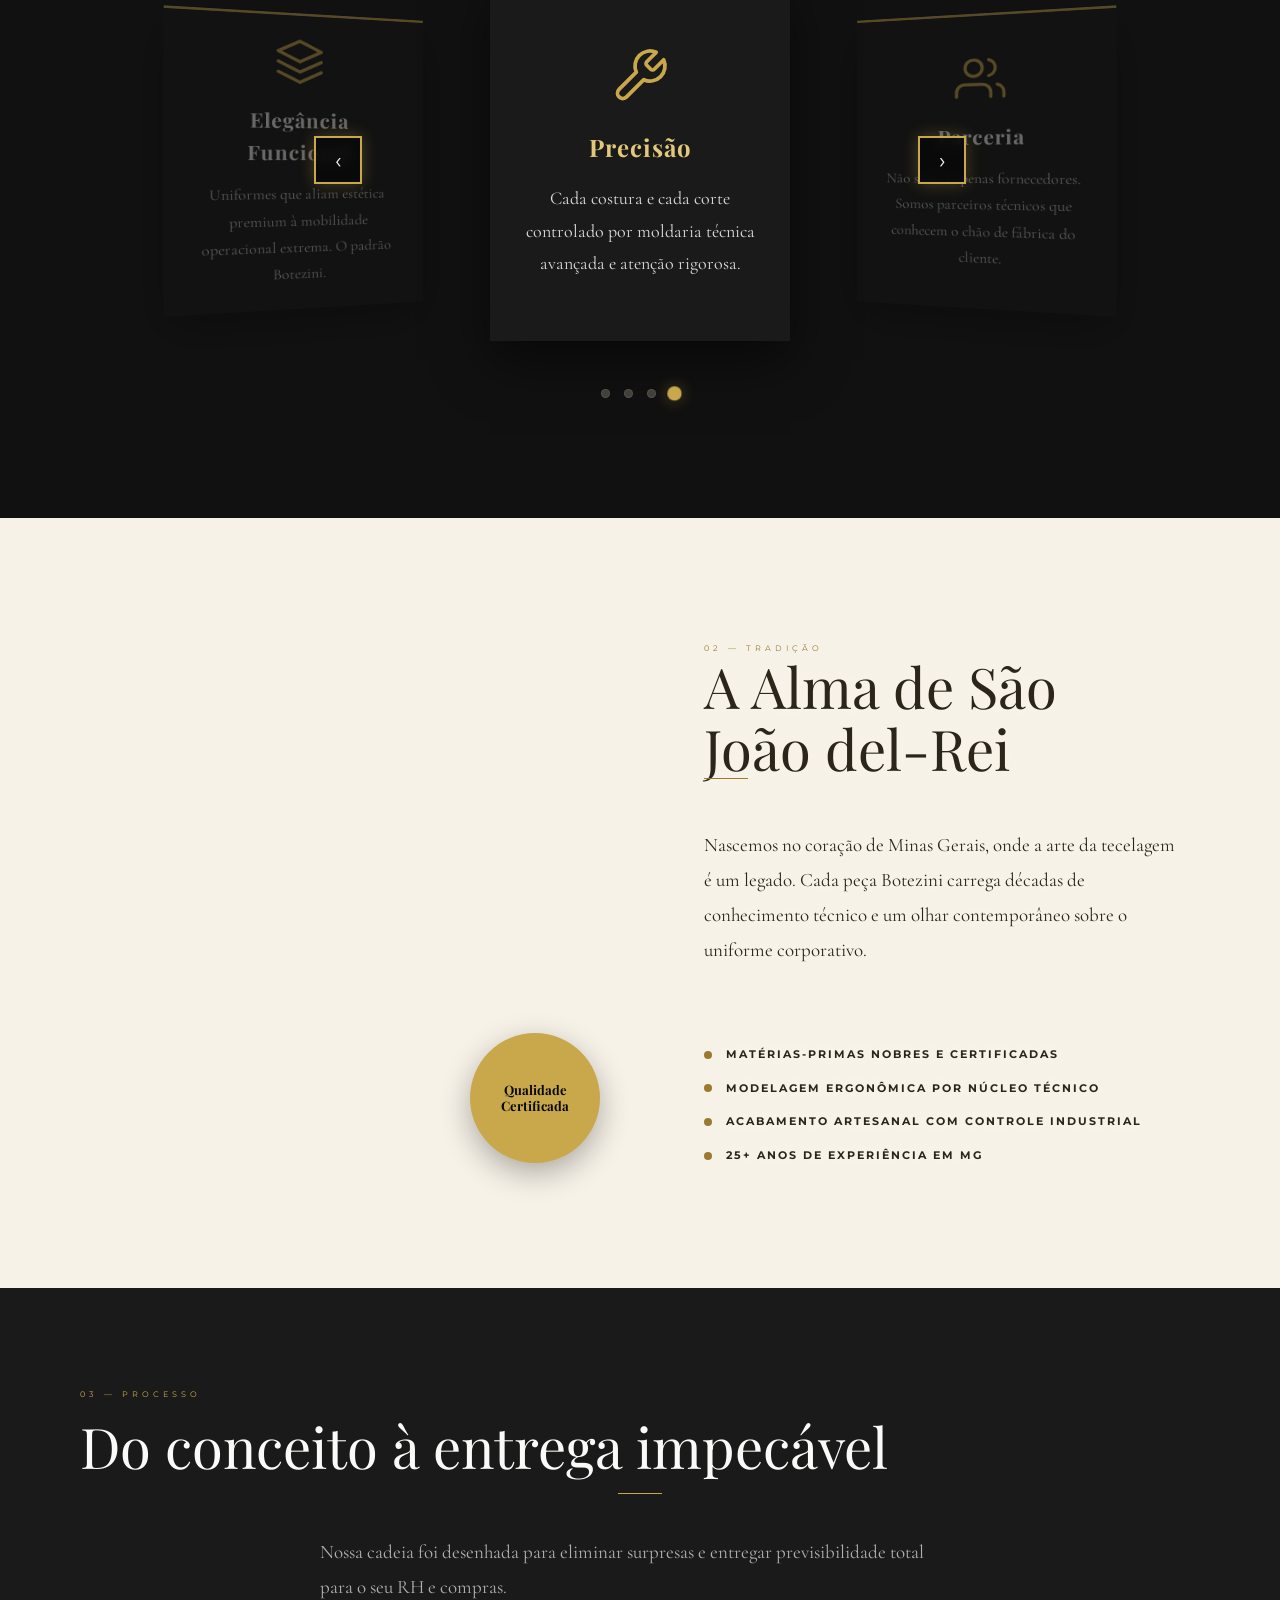
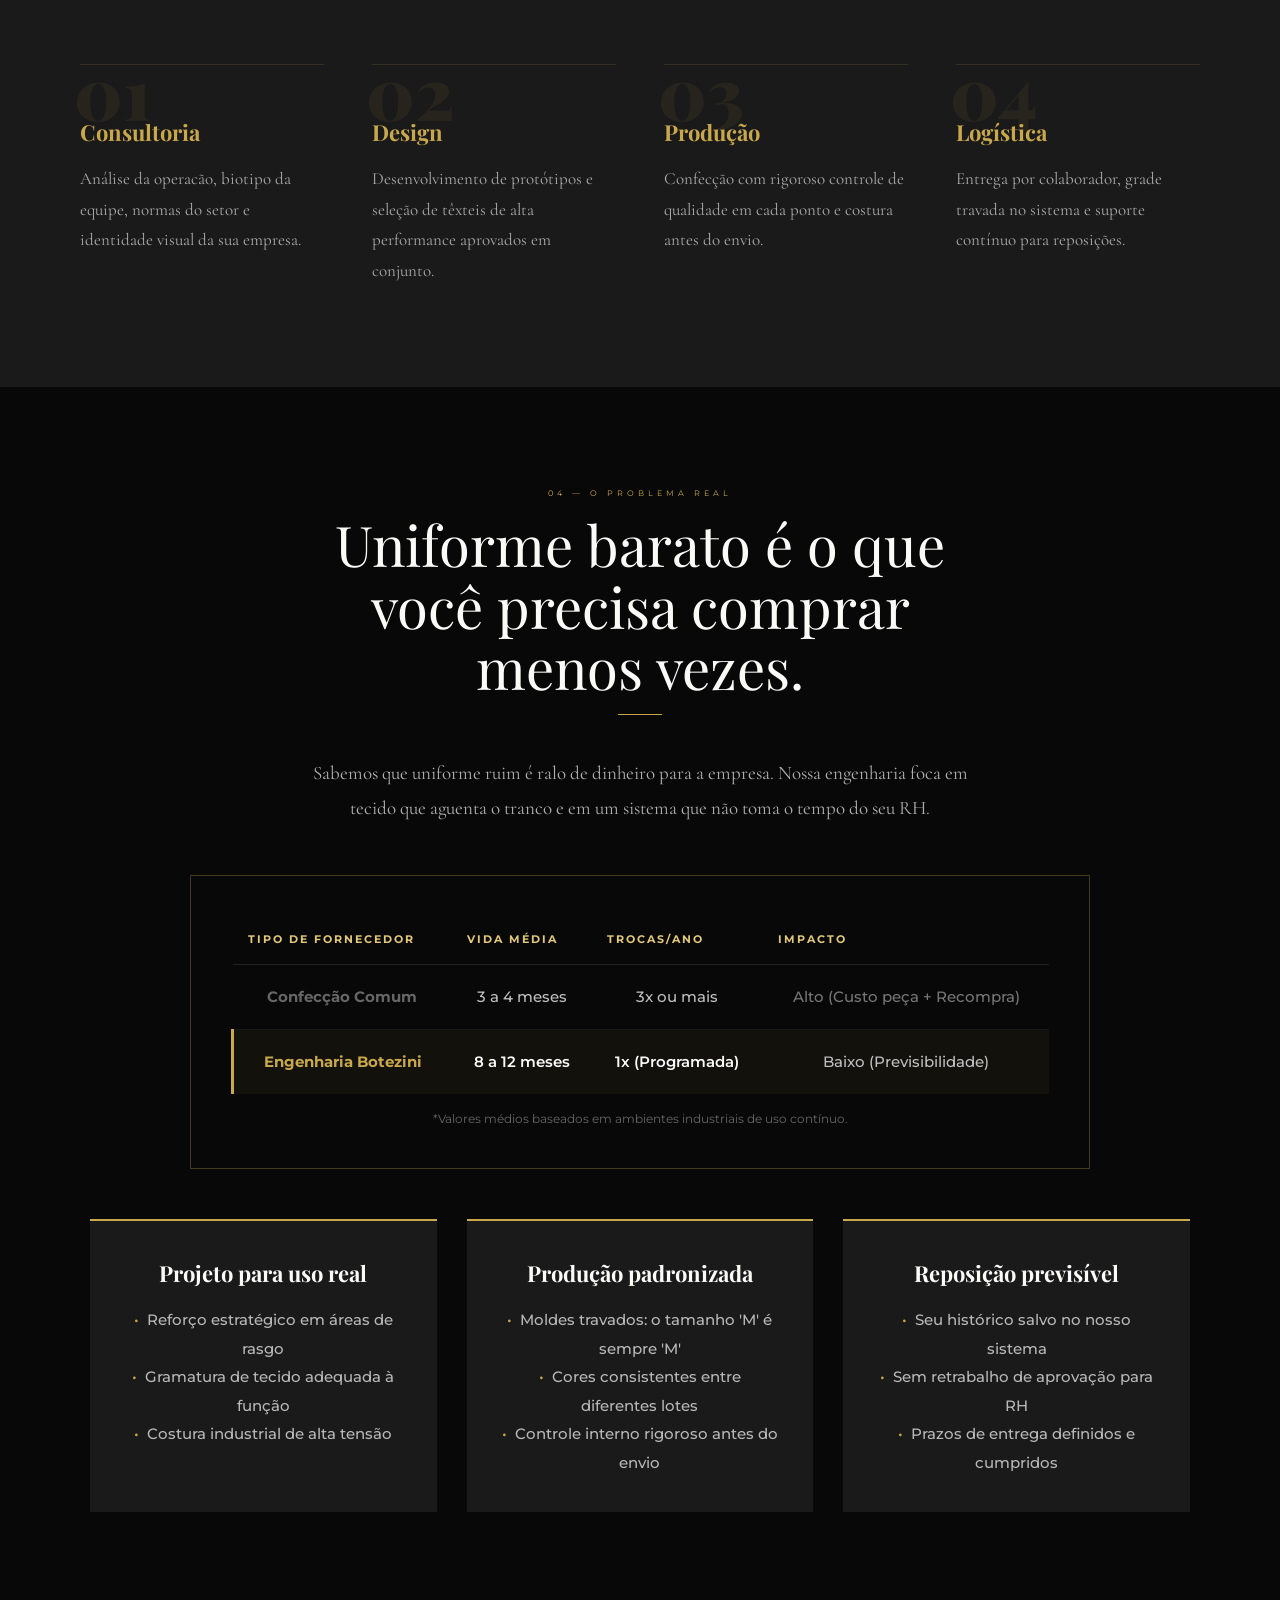
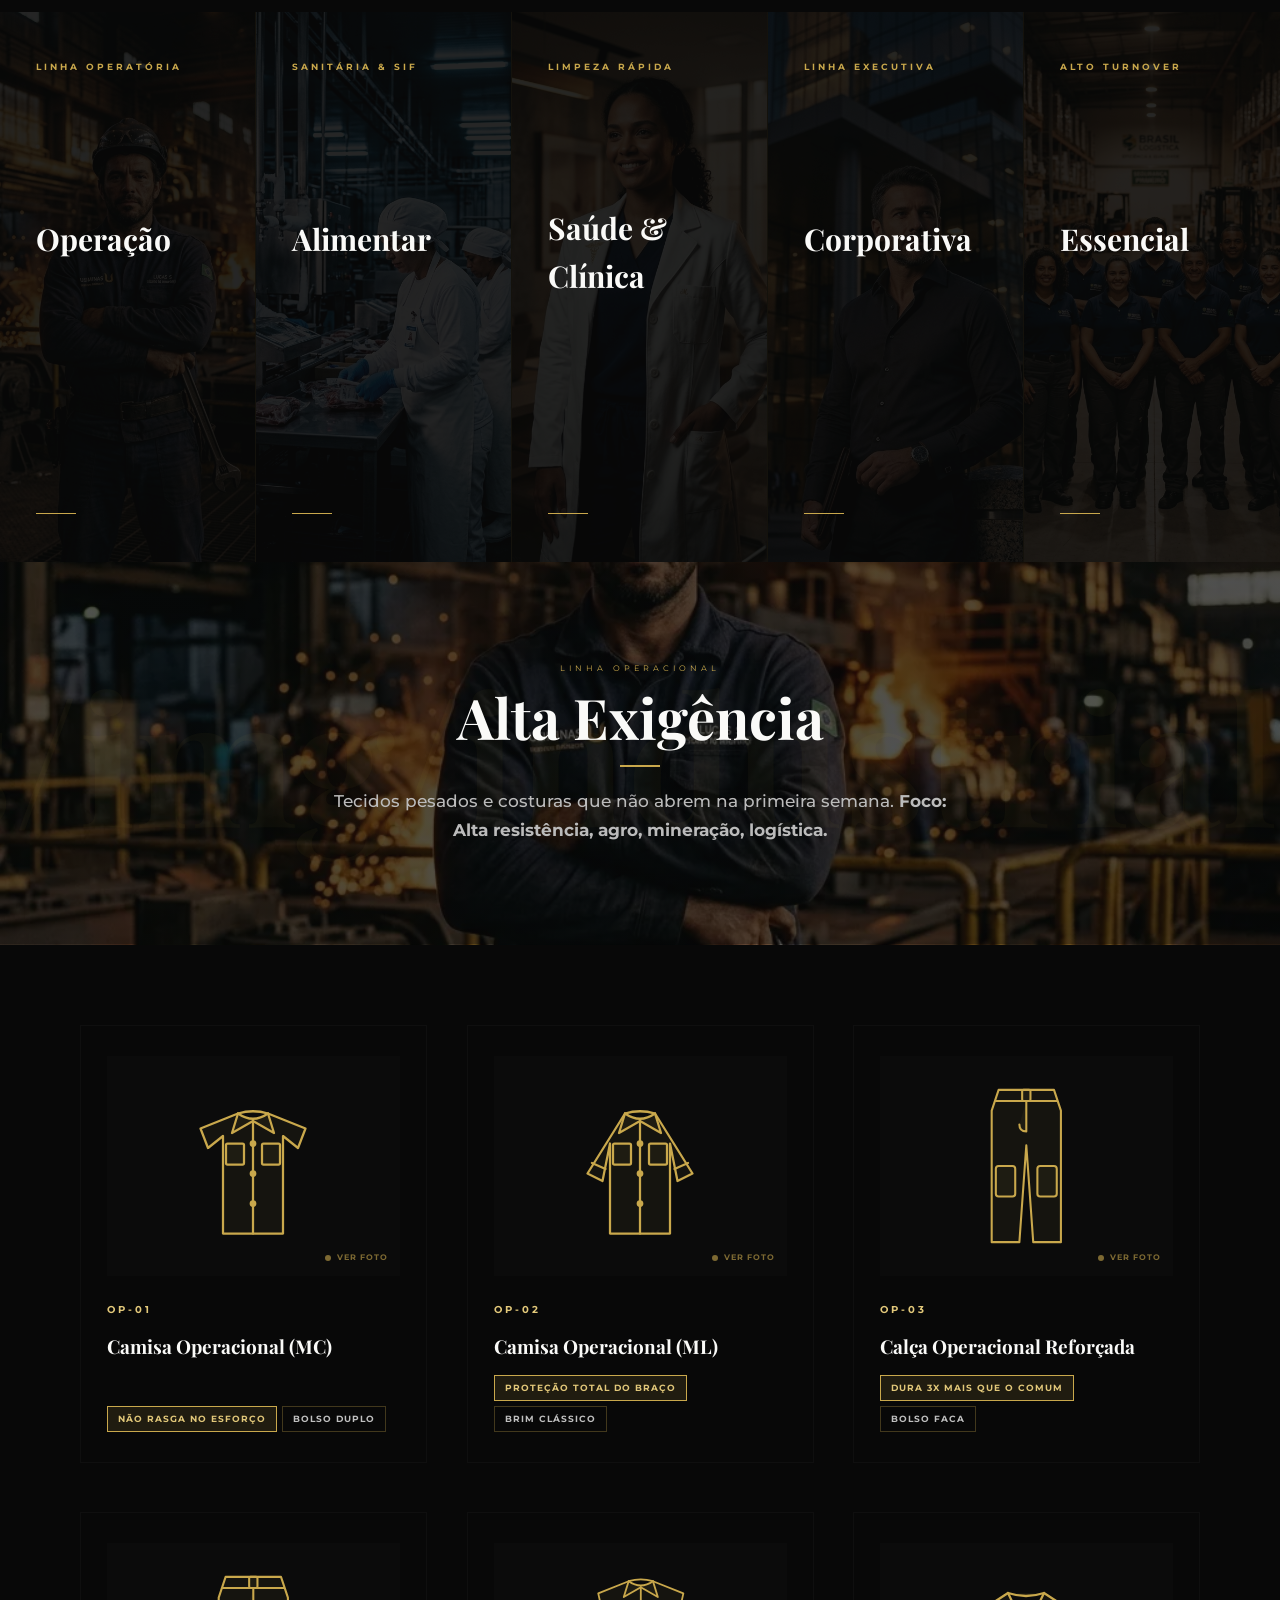
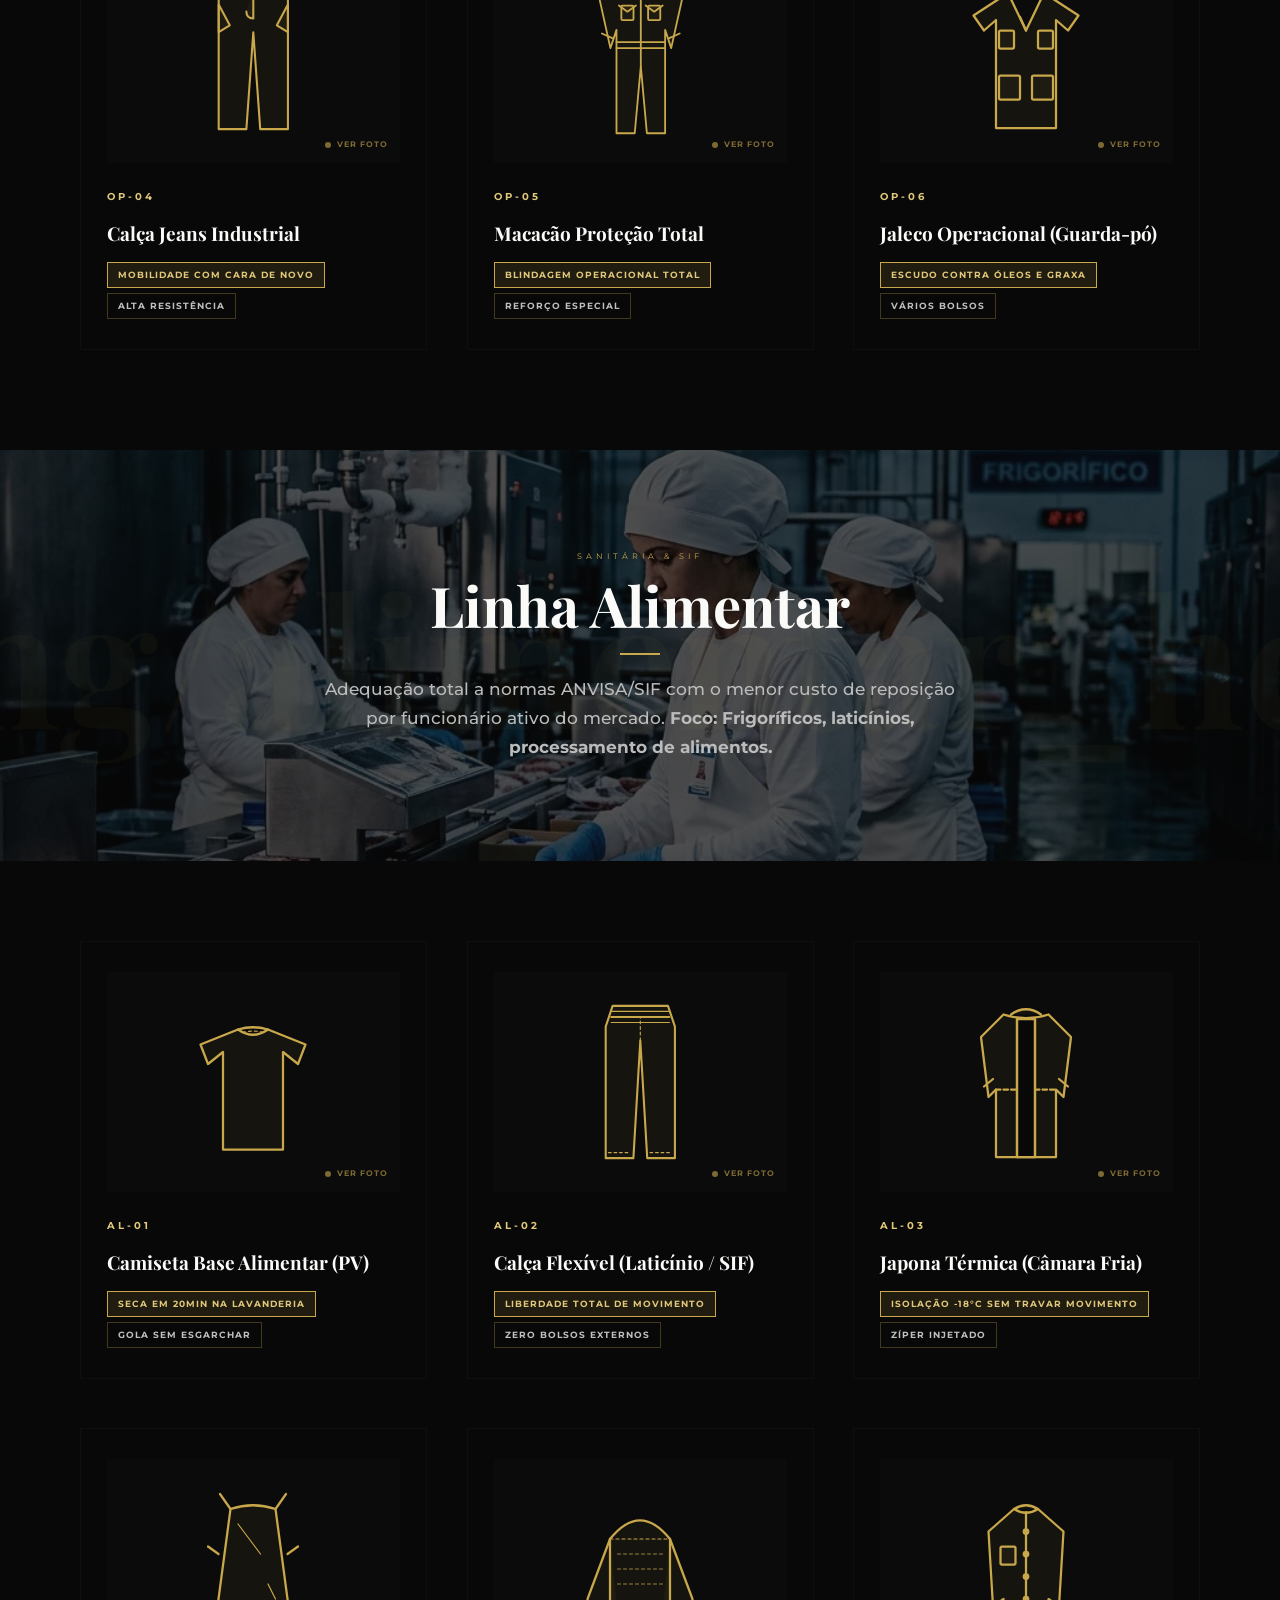
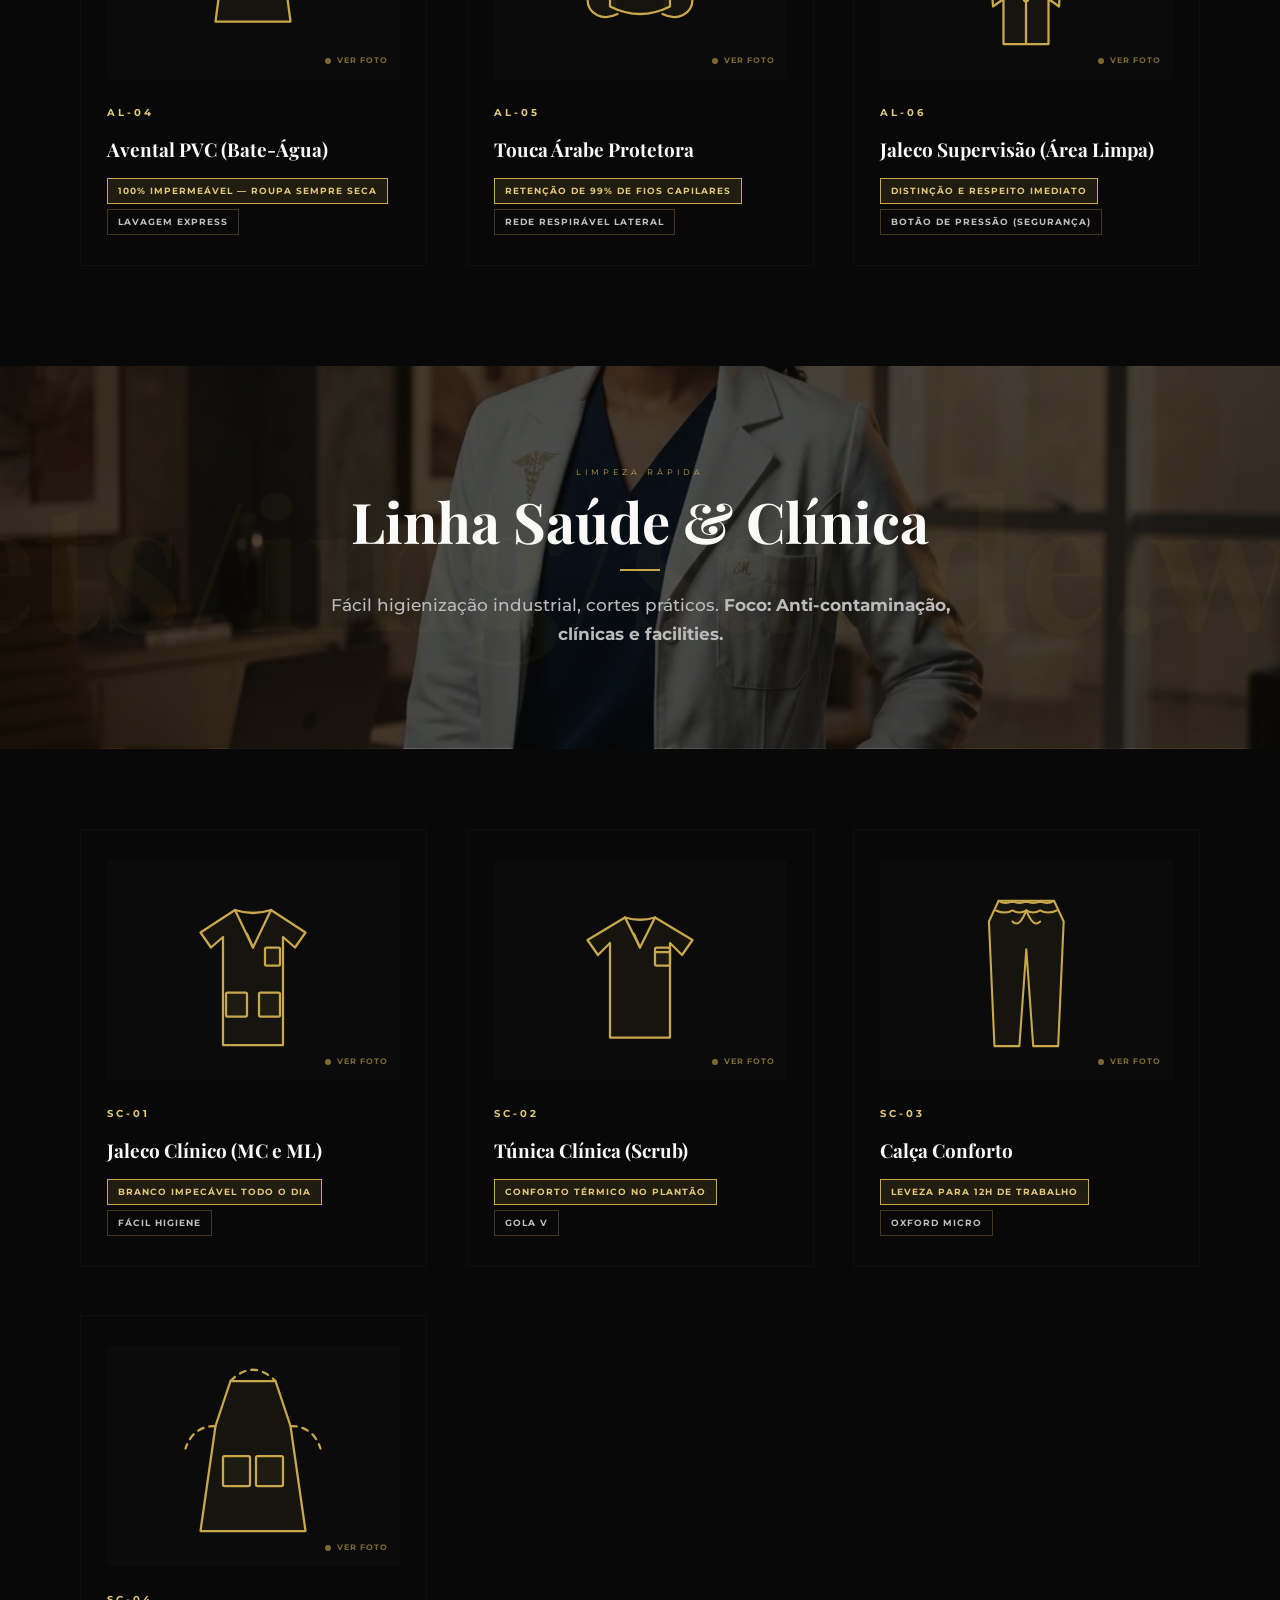
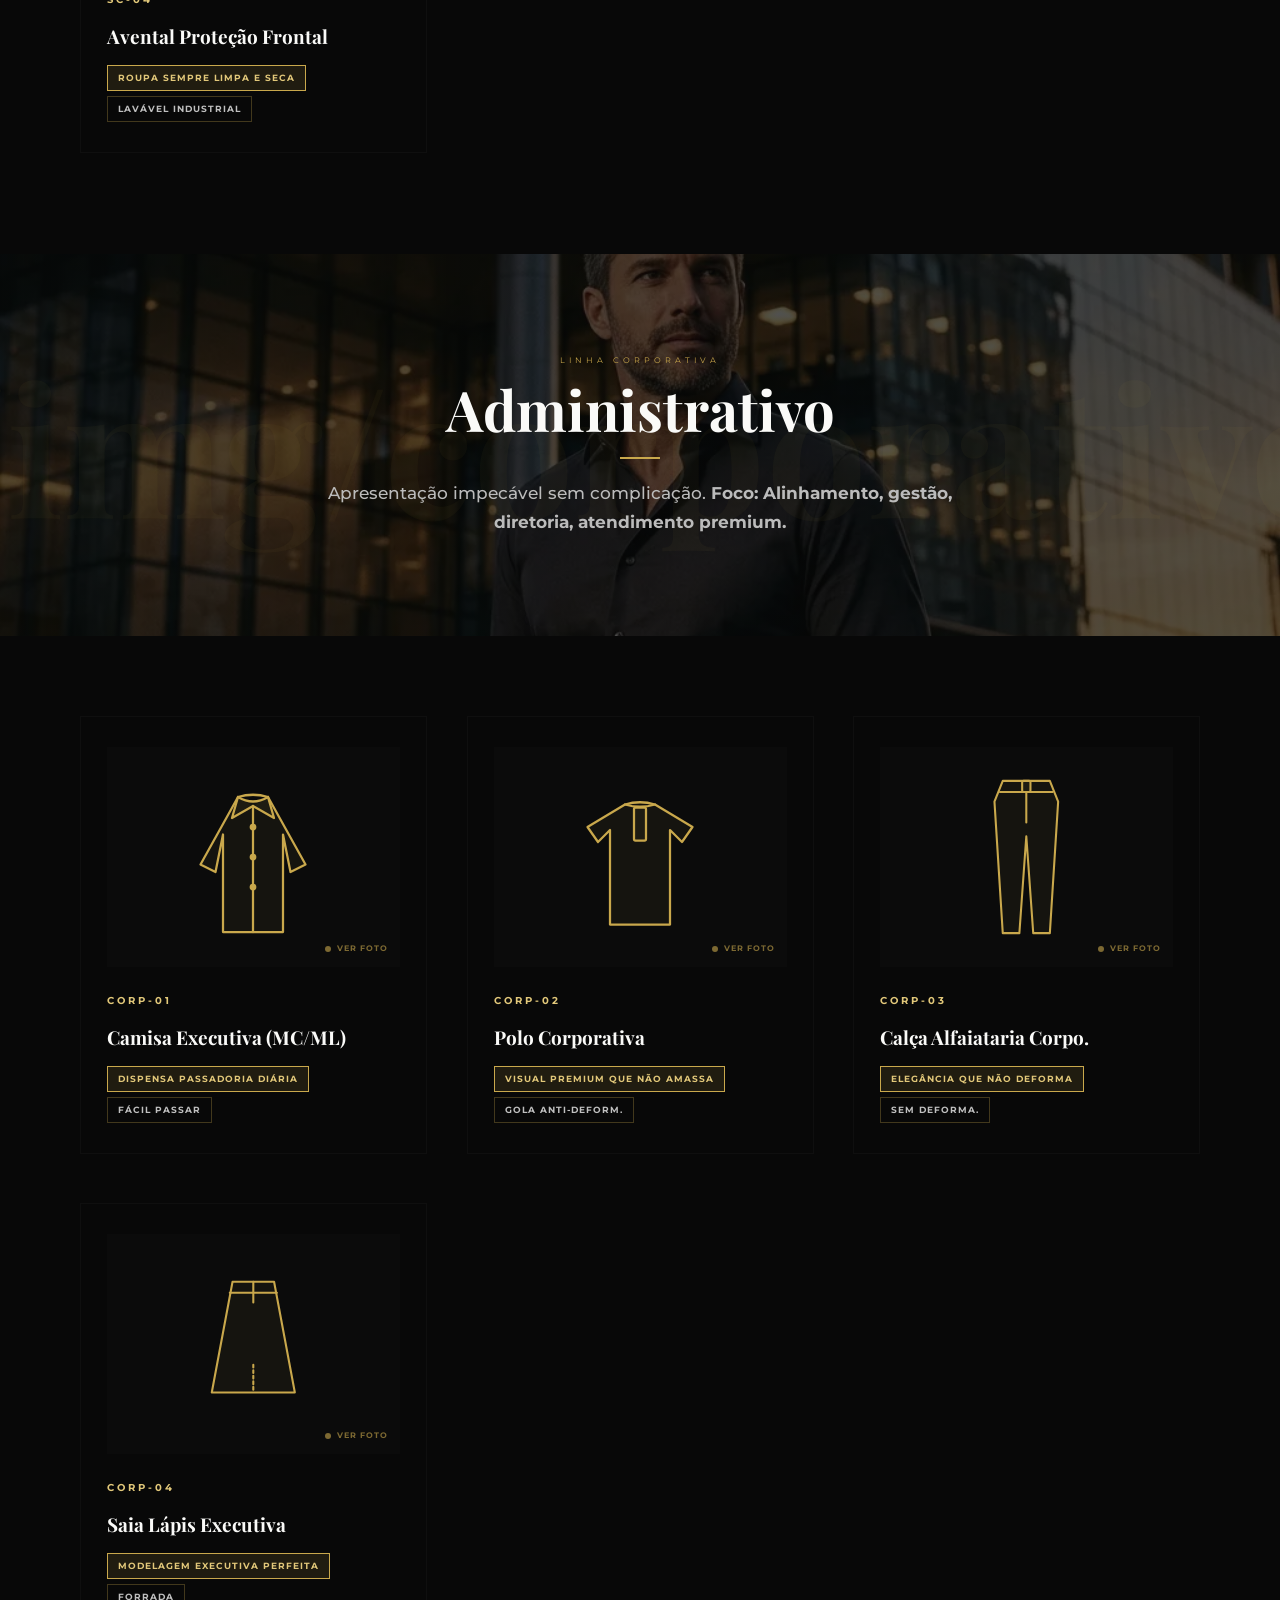
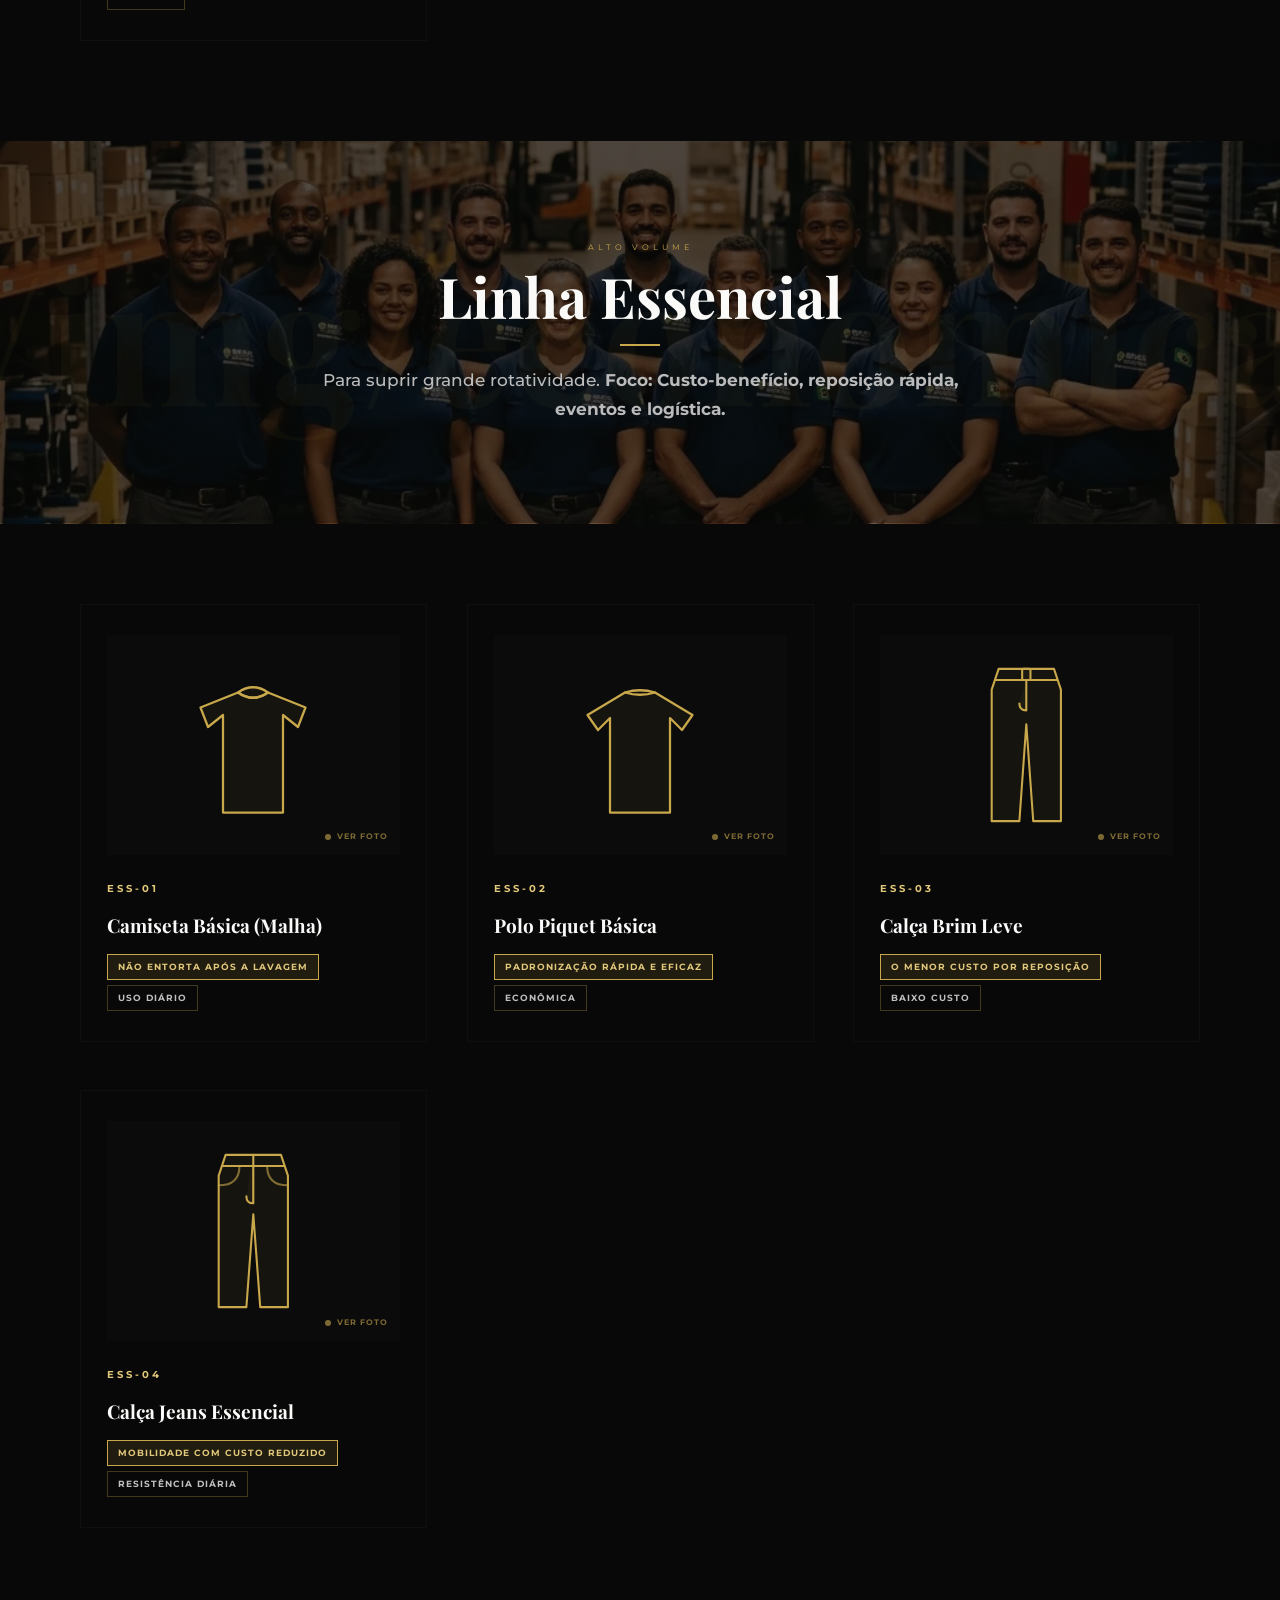
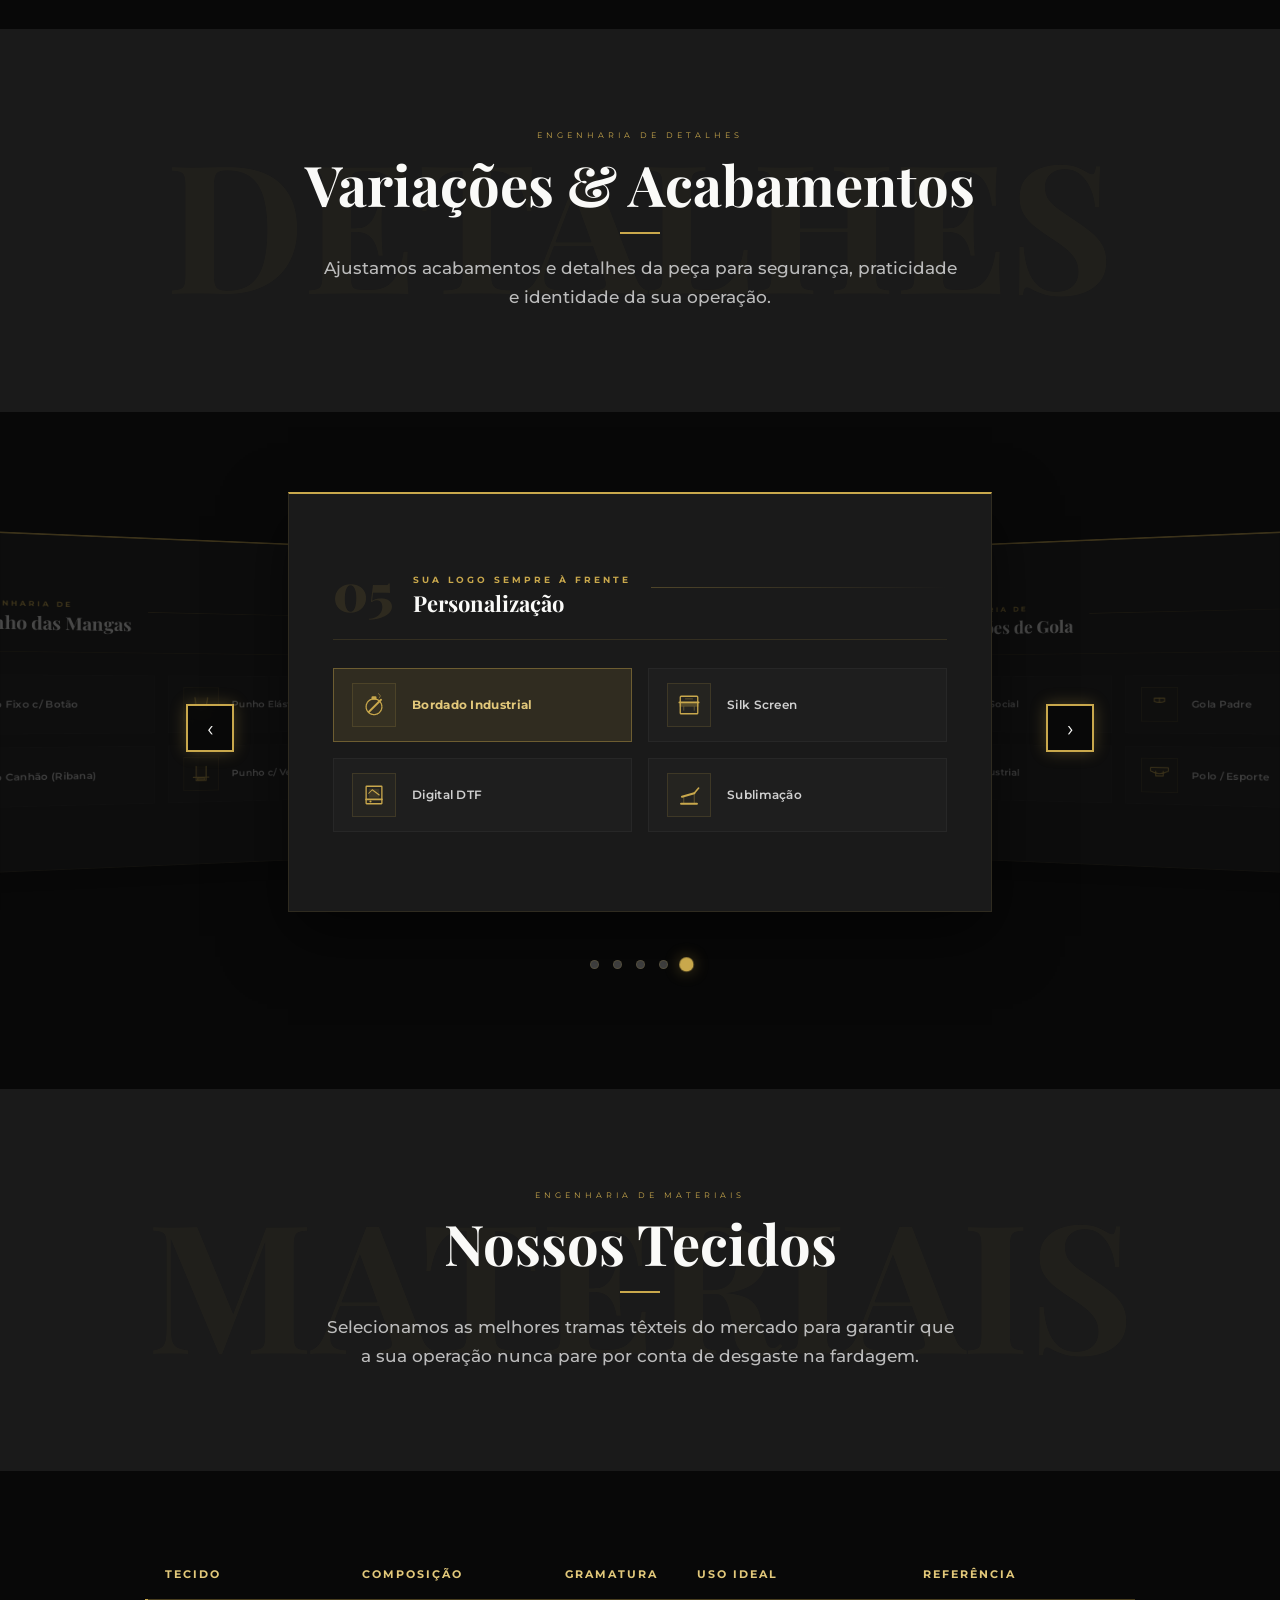
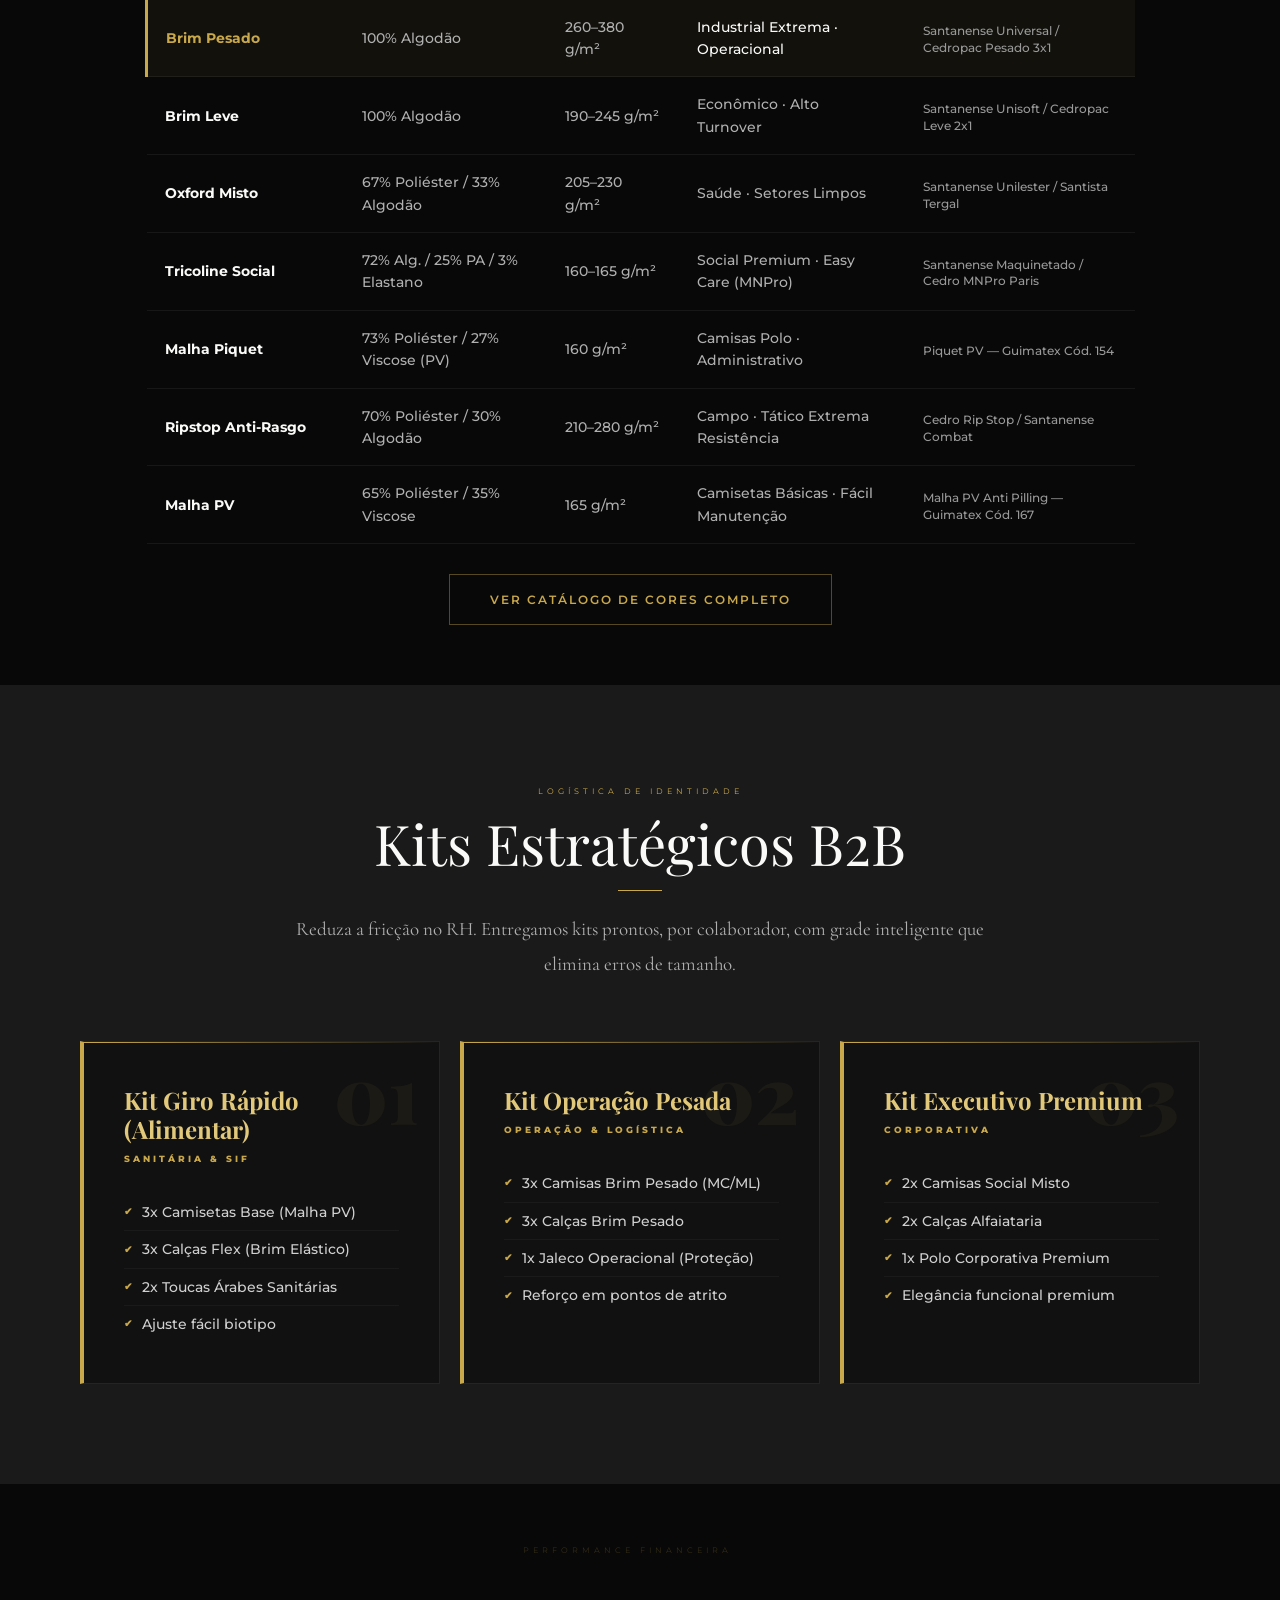
==== commit 301d5b81: "style: sync fabric specifications with color catalog" ====
--- a/src/index.html
+++ b/src/index.html
@@ -1414,16 +1414,16 @@
           <tr class="tr-highlight">
             <td style="color:var(--gold);font-weight:700;">Brim Pesado</td>
             <td>100% Algodão</td>
-            <td>250–260 g/m²</td>
+            <td>260–380 g/m²</td>
             <td style="color:var(--white);">Industrial Extrema · Operacional</td>
-            <td><span class="fabric-ref">Santanense Universal / Cedro Pesado</span></td>
+            <td><span class="fabric-ref">Santanense Universal / Cedropac Pesado 3x1</span></td>
           </tr>
           <tr>
             <td>Brim Leve</td>
             <td>100% Algodão</td>
-            <td>190–208 g/m²</td>
+            <td>190–245 g/m²</td>
             <td>Econômico · Alto Turnover</td>
-            <td><span class="fabric-ref">Santanense Unisoft / Cedro Cedrim</span></td>
+            <td><span class="fabric-ref">Santanense Unisoft / Cedropac Leve 2x1</span></td>
           </tr>
           <tr>
             <td>Oxford Misto</td>
@@ -1434,17 +1434,17 @@
           </tr>
           <tr>
             <td>Tricoline Social</td>
-            <td>63% Algodão / 33% Poli / 2% Elast.</td>
+            <td>72% Alg. / 25% PA / 3% Elastano</td>
             <td>160–165 g/m²</td>
-            <td>Administrativo · Social Premium</td>
-            <td><span class="fabric-ref">Santanense Maquinetado / Cedro Stretch</span></td>
+            <td>Social Premium · Easy Care (MNPro)</td>
+            <td><span class="fabric-ref">Santanense Maquinetado / Cedro MNPro Paris</span></td>
           </tr>
           <tr>
             <td>Malha Piquet</td>
-            <td>Algodão/Poliéster</td>
-            <td>200–220 g/m²</td>
+            <td>73% Poliéster / 27% Viscose (PV)</td>
+            <td>160 g/m²</td>
             <td>Camisas Polo · Administrativo</td>
-            <td><span class="fabric-ref">Piquet PA — Distribuição Geral</span></td>
+            <td><span class="fabric-ref">Piquet PV — Guimatex Cód. 154</span></td>
           </tr>
           <tr>
             <td>Ripstop Anti-Rasgo</td>
@@ -1455,10 +1455,10 @@
           </tr>
           <tr>
             <td>Malha PV</td>
-            <td>Poliéster/Viscose</td>
-            <td>150–155 g/m²</td>
+            <td>65% Poliéster / 35% Viscose</td>
+            <td>165 g/m²</td>
             <td>Camisetas Básicas · Fácil Manutenção</td>
-            <td><span class="fabric-ref">Malha PV — Distribuição Geral</span></td>
+            <td><span class="fabric-ref">Malha PV Anti Pilling — Guimatex Cód. 167</span></td>
           </tr>
         </tbody>
       </table>
